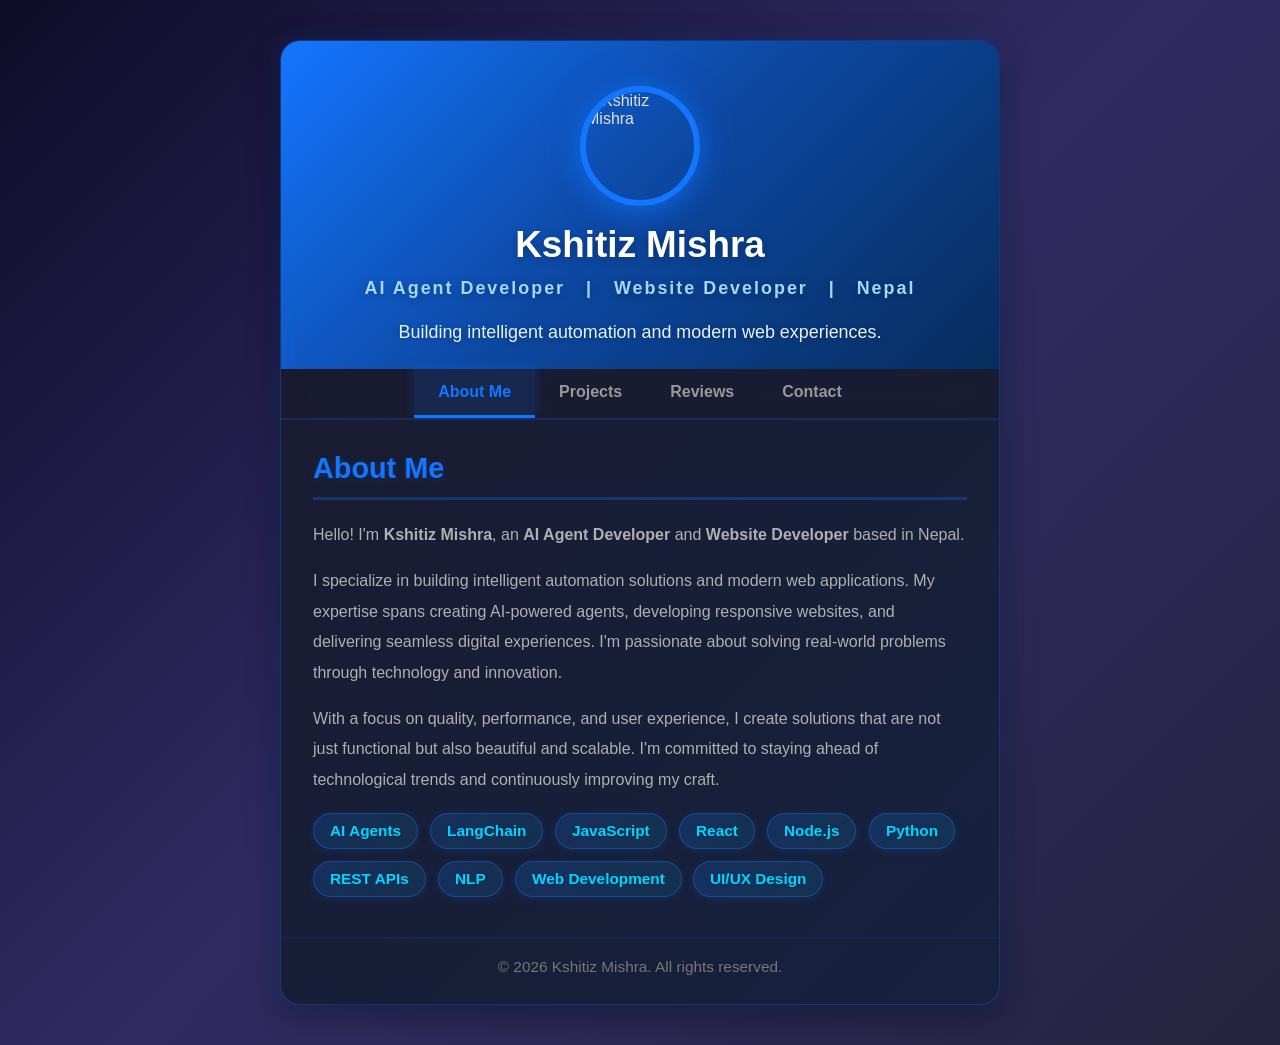
==== index.html @ afbf5944 "Add files via upload" ====
<!DOCTYPE html>
<html lang="en">
<head>
  <meta charset="UTF-8" />
  <title>Kshitiz Mishra — AI Agent & Website Developer | Nepal</title>
  <meta name="viewport" content="width=device-width, initial-scale=1.0" />
  <meta name="description" content="Portfolio of Kshitiz Mishra. AI Agent Developer & Website Developer. Creator of Zynora AI and modern web solutions." />
  <link rel="stylesheet" href="style.css" />
</head>
<body>
  <main class="container">
    <header class="profile">
      <img src="https://i.postimg.cc/XNsXRTrK/IMG-20260327-141114.jpg" alt="Kshitiz Mishra" class="avatar" loading="lazy" />
      <h1>Kshitiz Mishra</h1>
      <h2>AI Agent Developer &nbsp; | &nbsp; Website Developer &nbsp; | &nbsp; Nepal</h2>
      <p class="tagline">
        Building intelligent automation and modern web experiences.
      </p>
    </header>
    <nav class="tabs">
      <button data-tab="about" class="active">About Me</button>
      <button data-tab="projects">Projects</button>
      <button data-tab="reviews">Reviews</button>
      <button data-tab="contact">Contact</button>
    </nav>
    <section id="tab-content"></section>
    <footer>
      © <span id="year"></span> Kshitiz Mishra. All rights reserved.
    </footer>
  </main>
  <script src="main.js"></script>
</body>
</html>
---- style.css ----
* {
  box-sizing: border-box;
}

body {
  font-family: "Segoe UI", Arial, sans-serif;
  margin: 0;
  background: linear-gradient(135deg, #0f0c29 0%, #302b63 50%, #24243e 100%);
  color: #e0e0e0;
  min-height: 100vh;
  padding: 20px 0;
}

.container {
  max-width: 720px;
  margin: 20px auto;
  background: linear-gradient(135deg, #1a1a2e 0%, #16213e 100%);
  padding: 0 0 28px 0;
  border-radius: 20px;
  box-shadow: 0 8px 32px rgba(0, 0, 0, 0.4), 0 0 20px rgba(19, 118, 255, 0.2);
  overflow: hidden;
  animation: containerSlideUp 0.8s cubic-bezier(0.34, 1.56, 0.64, 1);
  border: 1px solid rgba(19, 118, 255, 0.3);
}

@keyframes containerSlideUp {
  from {
    opacity: 0;
    transform: translateY(50px);
  }
  to {
    opacity: 1;
    transform: translateY(0);
  }
}

.profile {
  display: flex;
  flex-direction: column;
  align-items: center;
  padding: 45px 20px 20px 20px;
  background: linear-gradient(135deg, #1376ff 0%, #0d47a1 50%, #062d5c 100%);
  position: relative;
  overflow: hidden;
}

.profile::before {
  content: "";
  position: absolute;
  top: -50%;
  right: -50%;
  width: 250px;
  height: 250px;
  background: radial-gradient(circle, rgba(255, 255, 255, 0.15), transparent);
  border-radius: 50%;
  animation: float 8s ease-in-out infinite;
}

.profile::after {
  content: "";
  position: absolute;
  bottom: -40%;
  left: -40%;
  width: 300px;
  height: 300px;
  background: radial-gradient(circle, rgba(19, 118, 255, 0.2), transparent);
  border-radius: 50%;
  animation: float 10s ease-in-out infinite reverse;
}

@keyframes float {
  0%, 100% { transform: translateY(0) translateX(0); }
  50% { transform: translateY(-30px) translateX(20px); }
}

.avatar {
  width: 120px;
  height: 120px;
  border-radius: 50%;
  margin-bottom: 18px;
  border: 6px solid #1376ff;
  object-fit: cover;
  box-shadow: 0 6px 25px rgba(19, 118, 255, 0.5), 0 0 40px rgba(19, 118, 255, 0.3);
  position: relative;
  z-index: 1;
  animation: avatarPulse 0.8s cubic-bezier(0.34, 1.56, 0.64, 1);
}

@keyframes avatarPulse {
  0% {
    opacity: 0;
    transform: scale(0.6);
    box-shadow: 0 0 0 0 rgba(19, 118, 255, 0.7);
  }
  100% {
    opacity: 1;
    transform: scale(1);
    box-shadow: 0 6px 25px rgba(19, 118, 255, 0.5), 0 0 40px rgba(19, 118, 255, 0.3);
  }
}

.profile h1 {
  color: #fff;
  margin: 0;
  font-size: 2.3em;
  font-weight: 700;
  position: relative;
  z-index: 1;
  animation: titleGlide 1s ease-out 0.2s both;
  text-shadow: 0 2px 10px rgba(0, 0, 0, 0.3);
}

@keyframes titleGlide {
  from {
    opacity: 0;
    transform: translateY(-30px);
  }
  to {
    opacity: 1;
    transform: translateY(0);
  }
}

.profile h2 {
  color: #a0d8ff;
  margin: 12px 0 0 0;
  font-size: 1.12em;
  letter-spacing: 2px;
  font-weight: 600;
  position: relative;
  z-index: 1;
  animation: titleGlide 1s ease-out 0.3s both;
  text-shadow: 0 2px 8px rgba(0, 0, 0, 0.3);
}

.tagline {
  margin: 16px 0 0 0;
  color: #e3f2fd;
  font-weight: 500;
  font-size: 1.12em;
  text-align: center;
  position: relative;
  z-index: 1;
  animation: titleGlide 1s ease-out 0.4s both;
  text-shadow: 0 1px 6px rgba(0, 0, 0, 0.3);
}

.tabs {
  display: flex;
  justify-content: center;
  margin: 0;
  border-bottom: 2px solid rgba(19, 118, 255, 0.2);
  flex-wrap: wrap;
  background: rgba(26, 26, 46, 0.5);
  backdrop-filter: blur(10px);
}

.tabs button {
  background: none;
  border: none;
  color: #999;
  font-size: 1em;
  padding: 14px 24px;
  cursor: pointer;
  border-bottom: 3px solid transparent;
  transition: all 0.3s cubic-bezier(0.34, 1.56, 0.64, 1);
  outline: none;
  font-weight: 600;
  position: relative;
  overflow: hidden;
}

.tabs button::before {
  content: "";
  position: absolute;
  bottom: 0;
  left: -100%;
  width: 100%;
  height: 3px;
  background: linear-gradient(90deg, #1376ff, #00d4ff);
  transition: left 0.4s cubic-bezier(0.34, 1.56, 0.64, 1);
}

.tabs button:hover {
  color: #1376ff;
  background: rgba(19, 118, 255, 0.1);
  transform: translateY(-2px);
}

.tabs button.active {
  color: #1376ff;
  border-bottom: 3px solid #1376ff;
  background: rgba(19, 118, 255, 0.15);
  box-shadow: 0 -3px 12px rgba(19, 118, 255, 0.2);
}

#tab-content {
  padding: 32px 32px 10px 32px;
  min-height: 400px;
  animation: contentFadeIn 0.7s ease-out;
}

@keyframes contentFadeIn {
  from {
    opacity: 0;
    transform: translateY(20px);
  }
  to {
    opacity: 1;
    transform: translateY(0);
  }
}

h3 {
  color: #1376ff;
  font-size: 1.8em;
  margin-top: 0;
  margin-bottom: 20px;
  border-bottom: 3px solid rgba(19, 118, 255, 0.3);
  padding-bottom: 12px;
  animation: sectionTitle 0.6s ease-out;
  text-shadow: 0 2px 8px rgba(19, 118, 255, 0.2);
}

@keyframes sectionTitle {
  from {
    opacity: 0;
    transform: translateX(-30px);
  }
  to {
    opacity: 1;
    transform: translateX(0);
  }
}

p {
  line-height: 1.9;
  color: #b0b0b0;
  animation: fadeInText 0.7s ease-out;
}

@keyframes fadeInText {
  from { opacity: 0; }
  to { opacity: 1; }
}

.skills {
  display: flex;
  flex-wrap: wrap;
  gap: 12px;
  margin-top: 18px;
}

.skills span {
  display: inline-block;
  padding: 8px 16px;
  background: linear-gradient(135deg, rgba(19, 118, 255, 0.2), rgba(0, 212, 255, 0.1));
  color: #00d4ff;
  border: 1px solid rgba(19, 118, 255, 0.4);
  border-radius: 20px;
  font-size: 0.96em;
  font-weight: 600;
  box-shadow: 0 2px 8px rgba(19, 118, 255, 0.15);
  transition: all 0.3s cubic-bezier(0.34, 1.56, 0.64, 1);
  animation: skillPop 0.5s ease-out;
  animation-fill-mode: both;
}

.skills span:nth-child(1) { animation-delay: 0.1s; }
.skills span:nth-child(2) { animation-delay: 0.15s; }
.skills span:nth-child(3) { animation-delay: 0.2s; }
.skills span:nth-child(4) { animation-delay: 0.25s; }
.skills span:nth-child(5) { animation-delay: 0.3s; }
.skills span:nth-child(6) { animation-delay: 0.35s; }
.skills span:nth-child(7) { animation-delay: 0.4s; }
.skills span:nth-child(8) { animation-delay: 0.45s; }
.skills span:nth-child(9) { animation-delay: 0.5s; }
.skills span:nth-child(10) { animation-delay: 0.55s; }

@keyframes skillPop {
  from {
    opacity: 0;
    transform: scale(0.7) translateY(10px);
  }
  to {
    opacity: 1;
    transform: scale(1) translateY(0);
  }
}

.skills span:hover {
  transform: translateY(-5px) scale(1.08);
  box-shadow: 0 6px 18px rgba(19, 118, 255, 0.3);
  background: linear-gradient(135deg, rgba(19, 118, 255, 0.3), rgba(0, 212, 255, 0.2));
}

.project-list {
  list-style: none;
  padding: 0;
  margin: 0;
  display: grid;
  gap: 16px;
}

.project-item {
  background: linear-gradient(135deg, rgba(19, 118, 255, 0.1), rgba(0, 212, 255, 0.05));
  padding: 20px 22px;
  border-left: 5px solid #1376ff;
  border-radius: 12px;
  box-shadow: 0 4px 15px rgba(0, 0, 0, 0.3), 0 0 20px rgba(19, 118, 255, 0.1);
  transition: all 0.4s cubic-bezier(0.34, 1.56, 0.64, 1);
  animation: projectSlide 0.6s ease-out;
  animation-fill-mode: both;
  border: 1px solid rgba(19, 118, 255, 0.2);
}

.project-item:nth-child(1) { animation-delay: 0.1s; }
.project-item:nth-child(2) { animation-delay: 0.2s; }
.project-item:nth-child(3) { animation-delay: 0.3s; }
.project-item:nth-child(4) { animation-delay: 0.4s; }
.project-item:nth-child(5) { animation-delay: 0.5s; }

@keyframes projectSlide {
  from {
    opacity: 0;
    transform: translateX(-40px);
  }
  to {
    opacity: 1;
    transform: translateX(0);
  }
}

.project-item:hover {
  transform: translateX(8px) translateY(-3px);
  box-shadow: 0 8px 25px rgba(19, 118, 255, 0.25), 0 0 30px rgba(19, 118, 255, 0.15);
  background: linear-gradient(135deg, rgba(19, 118, 255, 0.15), rgba(0, 212, 255, 0.1));
  border-left: 5px solid #00d4ff;
}

.project-item strong {
  color: #1376ff;
  font-size: 1.1em;
}

.review-container {
  display: grid;
  grid-template-columns: 1fr;
  gap: 16px;
  animation: containerFade 0.5s ease-out;
}

@keyframes containerFade {
  from { opacity: 0; }
  to { opacity: 1; }
}

.review-item {
  background: linear-gradient(135deg, rgba(255, 107, 53, 0.1), rgba(255, 107, 53, 0.05));
  padding: 22px 24px;
  border-left: 5px solid #ff6b35;
  border-radius: 12px;
  box-shadow: 0 4px 15px rgba(0, 0, 0, 0.3), 0 0 20px rgba(255, 107, 53, 0.1);
  transition: all 0.4s cubic-bezier(0.34, 1.56, 0.64, 1);
  animation: reviewBounce 0.7s cubic-bezier(0.34, 1.56, 0.64, 1);
  animation-fill-mode: both;
  border: 1px solid rgba(255, 107, 53, 0.2);
  position: relative;
  overflow: hidden;
}

.review-item::before {
  content: "★★★★★";
  position: absolute;
  top: 10px;
  right: 15px;
  font-size: 1.3em;
  color: #ff6b35;
  opacity: 0.25;
  animation: starTwinkle 2s ease-in-out infinite;
}

@keyframes starTwinkle {
  0%, 100% { opacity: 0.25; }
  50% { opacity: 0.45; }
}

.review-item:nth-child(1) { animation-delay: 0.05s; }
.review-item:nth-child(2) { animation-delay: 0.1s; }
.review-item:nth-child(3) { animation-delay: 0.15s; }
.review-item:nth-child(4) { animation-delay: 0.2s; }
.review-item:nth-child(5) { animation-delay: 0.25s; }
.review-item:nth-child(6) { animation-delay: 0.3s; }
.review-item:nth-child(7) { animation-delay: 0.35s; }
.review-item:nth-child(8) { animation-delay: 0.4s; }
.review-item:nth-child(9) { animation-delay: 0.45s; }
.review-item:nth-child(10) { animation-delay: 0.5s; }

@keyframes reviewBounce {
  from {
    opacity: 0;
    transform: translateY(30px) scale(0.95);
  }
  to {
    opacity: 1;
    transform: translateY(0) scale(1);
  }
}

.review-item:hover {
  transform: translateY(-8px) translateX(5px);
  box-shadow: 0 10px 30px rgba(255, 107, 53, 0.3), 0 0 40px rgba(255, 107, 53, 0.15);
  background: linear-gradient(135deg, rgba(255, 107, 53, 0.15), rgba(255, 107, 53, 0.08));
  border-left: 5px solid #ff9166;
}

.review-text {
  font-style: italic;
  color: #c0c0c0;
  margin: 0 0 12px 0;
  line-height: 1.7;
  font-size: 1.02em;
}

.review-author {
  color: #ff6b35;
  font-weight: 700;
  font-size: 1.05em;
  margin: 0;
}

.review-role {
  color: #ff8a5a;
  font-size: 0.94em;
  font-weight: 500;
  margin: 5px 0 0 0;
}

.contact-list {
  list-style: none;
  padding: 0;
  margin: 20px 0;
  display: grid;
  gap: 14px;
}

.contact-item {
  display: flex;
  align-items: center;
  gap: 16px;
  padding: 20px 22px;
  background: linear-gradient(135deg, rgba(19, 118, 255, 0.12), rgba(0, 212, 255, 0.06));
  border-left: 5px solid #1376ff;
  border-radius: 12px;
  transition: all 0.4s cubic-bezier(0.34, 1.56, 0.64, 1);
  animation: contactSlide 0.6s ease-out;
  animation-fill-mode: both;
  border: 1px solid rgba(19, 118, 255, 0.2);
  position: relative;
  overflow: hidden;
}

.contact-item::before {
  content: "";
  position: absolute;
  top: 0;
  left: -100%;
  width: 100%;
  height: 100%;
  background: linear-gradient(90deg, transparent, rgba(255, 255, 255, 0.1), transparent);
  transition: left 0.6s;
}

.contact-item:hover::before {
  left: 100%;
}

.contact-item:nth-child(1) { animation-delay: 0.1s; }
.contact-item:nth-child(2) { animation-delay: 0.2s; }

@keyframes contactSlide {
  from {
    opacity: 0;
    transform: translateX(-40px);
  }
  to {
    opacity: 1;
    transform: translateX(0);
  }
}

.contact-item:hover {
  transform: translateX(10px) translateY(-3px);
  box-shadow: 0 6px 20px rgba(19, 118, 255, 0.25);
  background: linear-gradient(135deg, rgba(19, 118, 255, 0.18), rgba(0, 212, 255, 0.1));
  border-left: 5px solid #00d4ff;
}

.contact-item strong {
  color: #1376ff;
  font-size: 1.06em;
  min-width: 95px;
}

.contact-item span {
  color: #b0b0b0;
  font-weight: 500;
}

.contact-links {
  display: flex;
  gap: 14px;
  flex-wrap: wrap;
  margin-top: 26px;
}

.contact-btn {
  display: inline-flex;
  align-items: center;
  justify-content: center;
  gap: 8px;
  padding: 13px 28px;
  background: linear-gradient(135deg, #1376ff 0%, #00d4ff 100%);
  color: #fff;
  border: none;
  border-radius: 25px;
  font-weight: 700;
  cursor: pointer;
  text-decoration: none;
  transition: all 0.4s cubic-bezier(0.34, 1.56, 0.64, 1);
  box-shadow: 0 6px 20px rgba(19, 118, 255, 0.35), 0 0 20px rgba(0, 212, 255, 0.2);
  position: relative;
  overflow: hidden;
  animation: btnPop 0.6s ease-out;
  animation-fill-mode: both;
  border: 1px solid rgba(255, 255, 255, 0.2);
}

.contact-btn:nth-child(1) { animation-delay: 0.1s; }
.contact-btn:nth-child(2) { animation-delay: 0.2s; }

@keyframes btnPop {
  from {
    opacity: 0;
    transform: translateY(25px) scale(0.9);
  }
  to {
    opacity: 1;
    transform: translateY(0) scale(1);
  }
}

.contact-btn::before {
  content: "";
  position: absolute;
  top: 50%;
  left: 50%;
  width: 0;
  height: 0;
  background: rgba(255, 255, 255, 0.4);
  border-radius: 50%;
  transform: translate(-50%, -50%);
  transition: width 0.7s, height 0.7s;
}

.contact-btn:active::before {
  width: 300px;
  height: 300px;
}

.contact-btn:hover {
  transform: translateY(-4px) scale(1.05);
  box-shadow: 0 10px 30px rgba(19, 118, 255, 0.45), 0 0 30px rgba(0, 212, 255, 0.3);
}

.contact-btn:active {
  transform: translateY(-1px) scale(1.02);
}

footer {
  margin-top: 30px;
  padding: 20px 0 0 0;
  color: #777;
  font-size: 0.96em;
  text-align: center;
  border-top: 1px solid rgba(19, 118, 255, 0.15);
  animation: slideUp 1s ease-out 0.5s both;
}

footer a {
  color: #1376ff;
  text-decoration: none;
  transition: color 0.3s;
}

footer a:hover {
  color: #00d4ff;
  text-shadow: 0 0 10px rgba(0, 212, 255, 0.5);
}

@media (max-width: 760px) {
  .container {
    max-width: 95vw;
    margin: 15px auto;
  }
  #tab-content {
    padding: 24px 20px 10px 20px;
    min-height: 350px;
  }
  .tabs button {
    font-size: 0.9em;
    padding: 12px 14px;
  }
  .profile h1 {
    font-size: 1.8em;
  }
  .profile h2 {
    font-size: 0.95em;
  }
  .contact-links {
    flex-direction: column;
  }
  .contact-btn {
    width: 100%;
  }
  .review-item::before {
    font-size: 1.1em;
  }
  h3 {
    font-size: 1.5em;
  }
}
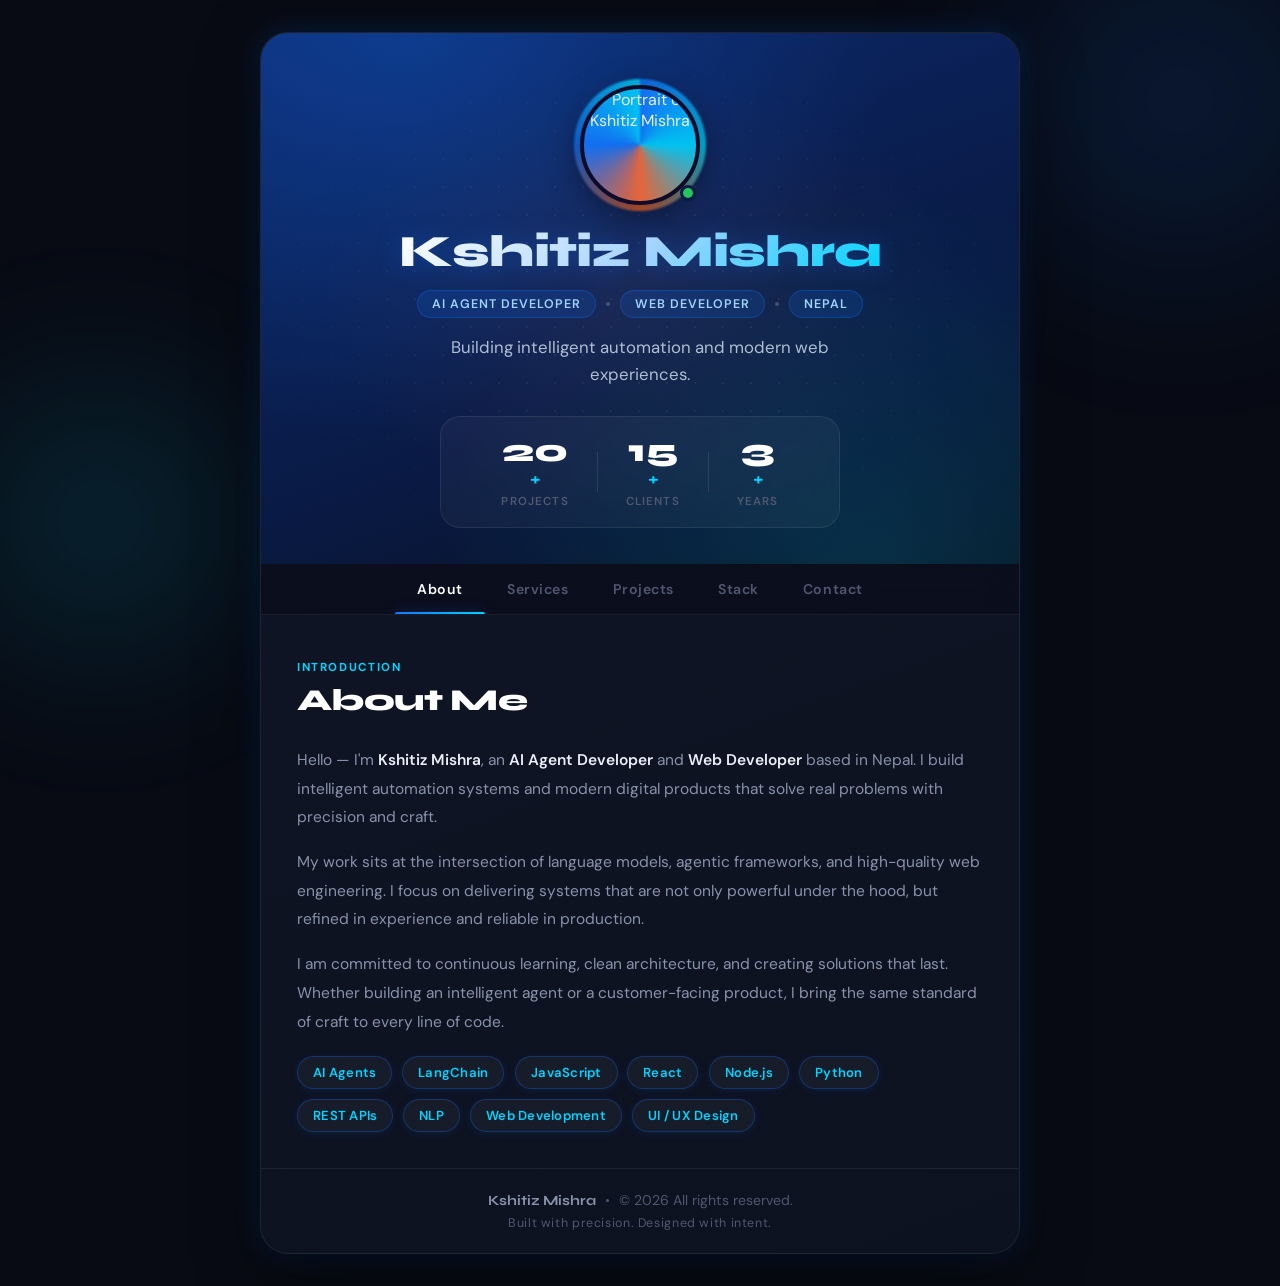
==== commit 404f4b48: "Add files via upload" ====
--- a/index.html
+++ b/index.html
@@ -2,32 +2,105 @@
 <html lang="en">
 <head>
   <meta charset="UTF-8" />
-  <title>Kshitiz Mishra — AI Agent & Website Developer | Nepal</title>
+  <title>Kshitiz Mishra — AI Agent & Web Developer | Nepal</title>
   <meta name="viewport" content="width=device-width, initial-scale=1.0" />
-  <meta name="description" content="Portfolio of Kshitiz Mishra. AI Agent Developer & Website Developer. Creator of Zynora AI and modern web solutions." />
+  <meta name="description" content="Portfolio of Kshitiz Mishra — AI Agent Developer and Web Developer. Creator of Zynora AI and modern web solutions based in Nepal." />
+  <meta property="og:title" content="Kshitiz Mishra — AI Agent & Web Developer" />
+  <meta property="og:description" content="Building intelligent automation and modern web experiences." />
+  <link rel="preconnect" href="https://fonts.googleapis.com" />
+  <link rel="preconnect" href="https://fonts.gstatic.com" crossorigin />
+  <link href="https://fonts.googleapis.com/css2?family=Syne:wght@400;600;700;800&family=DM+Sans:wght@300;400;500;600&display=swap" rel="stylesheet" />
   <link rel="stylesheet" href="style.css" />
 </head>
 <body>
-  <main class="container">
-    <header class="profile">
-      <img src="https://i.postimg.cc/XNsXRTrK/IMG-20260327-141114.jpg" alt="Kshitiz Mishra" class="avatar" loading="lazy" />
-      <h1>Kshitiz Mishra</h1>
-      <h2>AI Agent Developer &nbsp; | &nbsp; Website Developer &nbsp; | &nbsp; Nepal</h2>
+
+  <!-- Ambient background orbs -->
+  <div class="ambient-bg" aria-hidden="true">
+    <div class="orb orb-1"></div>
+    <div class="orb orb-2"></div>
+    <div class="orb orb-3"></div>
+  </div>
+
+  <!-- Page transition overlay -->
+  <div class="page-transition" id="pageTransition" aria-hidden="true"></div>
+
+  <main class="container" id="mainContainer">
+
+    <!-- Header / Hero -->
+    <header class="profile" role="banner">
+      <div class="profile-background" aria-hidden="true"></div>
+      <div class="profile-mesh" aria-hidden="true"></div>
+
+      <div class="avatar-wrapper">
+        <div class="avatar-ring" aria-hidden="true"></div>
+        <img
+          src="https://i.postimg.cc/XNsXRTrK/IMG-20260327-141114.jpg"
+          alt="Portrait of Kshitiz Mishra"
+          class="avatar"
+          loading="eager"
+          width="120"
+          height="120"
+        />
+        <div class="status-dot" aria-label="Available for work"></div>
+      </div>
+
+      <h1 class="title-gradient">Kshitiz Mishra</h1>
+
+      <div class="roles-row" aria-label="Roles">
+        <span class="role-pill">AI Agent Developer</span>
+        <span class="role-sep" aria-hidden="true"></span>
+        <span class="role-pill">Web Developer</span>
+        <span class="role-sep" aria-hidden="true"></span>
+        <span class="role-pill">Nepal</span>
+      </div>
+
       <p class="tagline">
         Building intelligent automation and modern web experiences.
       </p>
+
+      <div class="hero-stats" aria-label="Key metrics">
+        <div class="stat-item">
+          <span class="stat-number" data-target="20">0</span><span class="stat-suffix">+</span>
+          <span class="stat-label">Projects</span>
+        </div>
+        <div class="stat-divider" aria-hidden="true"></div>
+        <div class="stat-item">
+          <span class="stat-number" data-target="15">0</span><span class="stat-suffix">+</span>
+          <span class="stat-label">Clients</span>
+        </div>
+        <div class="stat-divider" aria-hidden="true"></div>
+        <div class="stat-item">
+          <span class="stat-number" data-target="3">0</span><span class="stat-suffix">+</span>
+          <span class="stat-label">Years</span>
+        </div>
+      </div>
     </header>
-    <nav class="tabs">
-      <button data-tab="about" class="active">About Me</button>
-      <button data-tab="projects">Projects</button>
-      <button data-tab="reviews">Reviews</button>
-      <button data-tab="contact">Contact</button>
+
+    <!-- Navigation Tabs -->
+    <nav class="tabs" role="tablist" aria-label="Portfolio sections">
+      <button data-tab="about"    role="tab" aria-selected="true"  aria-controls="tab-content" class="active">About</button>
+      <button data-tab="services" role="tab" aria-selected="false" aria-controls="tab-content">Services</button>
+      <button data-tab="projects" role="tab" aria-selected="false" aria-controls="tab-content">Projects</button>
+      <button data-tab="stack"    role="tab" aria-selected="false" aria-controls="tab-content">Stack</button>
+      <button data-tab="contact"  role="tab" aria-selected="false" aria-controls="tab-content">Contact</button>
+      <div class="tab-indicator" id="tabIndicator" aria-hidden="true"></div>
     </nav>
-    <section id="tab-content"></section>
-    <footer>
-      © <span id="year"></span> Kshitiz Mishra. All rights reserved.
+
+    <!-- Tab Content -->
+    <section id="tab-content" role="tabpanel" aria-live="polite"></section>
+
+    <!-- Footer -->
+    <footer role="contentinfo">
+      <div class="footer-inner">
+        <span class="footer-name">Kshitiz Mishra</span>
+        <span class="footer-dot" aria-hidden="true"></span>
+        <span>&copy; <span id="year"></span> All rights reserved.</span>
+      </div>
+      <p class="footer-sub">Built with precision. Designed with intent.</p>
     </footer>
+
   </main>
+
   <script src="main.js"></script>
 </body>
-</html>+</html>
--- a/style.css
+++ b/style.css
@@ -1,632 +1,1218 @@
-* {
+/* ============================================================
+   KSHITIZ MISHRA — PORTFOLIO CSS
+   Premium, animated, modular design system
+   ============================================================ */
+
+/* ── Reset & Box Model ────────────────────────────────────── */
+*, *::before, *::after {
   box-sizing: border-box;
+  margin: 0;
+  padding: 0;
+}
+
+/* ── Design Tokens ────────────────────────────────────────── */
+:root {
+  --primary:          #1376ff;
+  --primary-light:    #00d4ff;
+  --primary-glow:     rgba(19, 118, 255, 0.35);
+  --secondary:        #ff6b35;
+  --secondary-light:  #ff9166;
+
+  --bg-base:          #080b14;
+  --bg-dark:          #0f0c29;
+  --bg-card:          rgba(18, 22, 42, 0.85);
+  --bg-glass:         rgba(255, 255, 255, 0.04);
+  --bg-glass-hover:   rgba(255, 255, 255, 0.07);
+
+  --text-primary:     #eaeef8;
+  --text-secondary:   #8892aa;
+  --text-muted:       #505870;
+
+  --border-subtle:    rgba(255, 255, 255, 0.07);
+  --border-blue:      rgba(19, 118, 255, 0.3);
+  --border-blue-hover:rgba(19, 118, 255, 0.6);
+
+  --radius-sm:        8px;
+  --radius-md:        14px;
+  --radius-lg:        20px;
+  --radius-xl:        28px;
+  --radius-pill:      999px;
+
+  --shadow-sm:        0 2px 8px rgba(0,0,0,0.25);
+  --shadow-md:        0 8px 32px rgba(0,0,0,0.4);
+  --shadow-lg:        0 20px 60px rgba(0,0,0,0.5);
+  --shadow-blue:      0 0 30px rgba(19,118,255,0.2);
+  --shadow-blue-lg:   0 0 60px rgba(19,118,255,0.3);
+
+  --ease-spring:      cubic-bezier(0.34, 1.56, 0.64, 1);
+  --ease-out:         cubic-bezier(0.22, 1, 0.36, 1);
+  --ease-in-out:      cubic-bezier(0.65, 0, 0.35, 1);
+  --transition:       all 0.4s var(--ease-spring);
+  --transition-fast:  all 0.2s var(--ease-out);
+
+  --font-display:     'Syne', sans-serif;
+  --font-body:        'DM Sans', sans-serif;
+}
+
+/* ── Base ─────────────────────────────────────────────────── */
+html {
+  scroll-behavior: smooth;
+  font-size: 16px;
 }
 
 body {
-  font-family: "Segoe UI", Arial, sans-serif;
-  margin: 0;
-  background: linear-gradient(135deg, #0f0c29 0%, #302b63 50%, #24243e 100%);
-  color: #e0e0e0;
+  font-family: var(--font-body);
+  background: var(--bg-base);
+  color: var(--text-primary);
   min-height: 100vh;
-  padding: 20px 0;
-}
-
+  overflow-x: hidden;
+  -webkit-font-smoothing: antialiased;
+  -moz-osx-font-smoothing: grayscale;
+}
+
+/* ── Ambient Background ───────────────────────────────────── */
+.ambient-bg {
+  position: fixed;
+  inset: 0;
+  pointer-events: none;
+  z-index: 0;
+  overflow: hidden;
+}
+
+.orb {
+  position: absolute;
+  border-radius: 50%;
+  filter: blur(80px);
+  opacity: 0.18;
+  animation: orbDrift 20s ease-in-out infinite;
+}
+
+.orb-1 {
+  width: 500px;
+  height: 500px;
+  background: radial-gradient(circle, #1376ff, transparent 70%);
+  top: -150px;
+  right: -150px;
+  animation-duration: 22s;
+}
+
+.orb-2 {
+  width: 400px;
+  height: 400px;
+  background: radial-gradient(circle, #00d4ff, transparent 70%);
+  bottom: 20%;
+  left: -100px;
+  animation-duration: 18s;
+  animation-delay: -8s;
+}
+
+.orb-3 {
+  width: 300px;
+  height: 300px;
+  background: radial-gradient(circle, #ff6b35, transparent 70%);
+  top: 50%;
+  right: 30%;
+  opacity: 0.1;
+  animation-duration: 25s;
+  animation-delay: -14s;
+}
+
+@keyframes orbDrift {
+  0%, 100% { transform: translate(0, 0) scale(1); }
+  33%       { transform: translate(40px, -30px) scale(1.1); }
+  66%       { transform: translate(-20px, 20px) scale(0.95); }
+}
+
+/* ── Page Transition ──────────────────────────────────────── */
+.page-transition {
+  position: fixed;
+  inset: 0;
+  background: linear-gradient(135deg, #0f0c29, #1376ff);
+  z-index: 9999;
+  transform: scaleY(1);
+  transform-origin: top;
+  animation: transitionReveal 0.8s var(--ease-in-out) 0.1s forwards;
+}
+
+@keyframes transitionReveal {
+  from { transform: scaleY(1); opacity: 1; }
+  to   { transform: scaleY(0); opacity: 0; pointer-events: none; }
+}
+
+/* ── Container ────────────────────────────────────────────── */
 .container {
-  max-width: 720px;
-  margin: 20px auto;
-  background: linear-gradient(135deg, #1a1a2e 0%, #16213e 100%);
-  padding: 0 0 28px 0;
-  border-radius: 20px;
-  box-shadow: 0 8px 32px rgba(0, 0, 0, 0.4), 0 0 20px rgba(19, 118, 255, 0.2);
+  max-width: 760px;
+  margin: 32px auto;
+  background: linear-gradient(160deg, #111627 0%, #0d1220 100%);
+  border-radius: var(--radius-xl);
+  box-shadow: var(--shadow-lg), var(--shadow-blue);
   overflow: hidden;
-  animation: containerSlideUp 0.8s cubic-bezier(0.34, 1.56, 0.64, 1);
-  border: 1px solid rgba(19, 118, 255, 0.3);
-}
-
-@keyframes containerSlideUp {
-  from {
-    opacity: 0;
-    transform: translateY(50px);
-  }
-  to {
-    opacity: 1;
-    transform: translateY(0);
-  }
-}
-
+  border: 1px solid var(--border-subtle);
+  position: relative;
+  z-index: 1;
+  animation: containerReveal 0.9s var(--ease-out) 0.5s both;
+}
+
+@keyframes containerReveal {
+  from { opacity: 0; transform: translateY(40px) scale(0.98); }
+  to   { opacity: 1; transform: translateY(0) scale(1); }
+}
+
+/* ── Profile / Hero Header ────────────────────────────────── */
 .profile {
   display: flex;
   flex-direction: column;
   align-items: center;
-  padding: 45px 20px 20px 20px;
-  background: linear-gradient(135deg, #1376ff 0%, #0d47a1 50%, #062d5c 100%);
+  padding: 52px 24px 36px;
+  background: linear-gradient(160deg, #0d2a6e 0%, #091a45 60%, #08101f 100%);
   position: relative;
   overflow: hidden;
-}
-
-.profile::before {
-  content: "";
-  position: absolute;
-  top: -50%;
-  right: -50%;
-  width: 250px;
-  height: 250px;
-  background: radial-gradient(circle, rgba(255, 255, 255, 0.15), transparent);
+  text-align: center;
+}
+
+.profile-background {
+  position: absolute;
+  inset: 0;
+  background:
+    radial-gradient(ellipse at 20% 0%, rgba(19,118,255,0.25) 0%, transparent 55%),
+    radial-gradient(ellipse at 80% 100%, rgba(0,212,255,0.15) 0%, transparent 50%),
+    radial-gradient(ellipse at 50% 50%, rgba(255,107,53,0.07) 0%, transparent 60%);
+  animation: profileBgShift 12s ease-in-out infinite;
+}
+
+@keyframes profileBgShift {
+  0%, 100% { opacity: 1; }
+  50%       { opacity: 0.75; transform: scale(1.04); }
+}
+
+/* Fine dot-grid texture */
+.profile-mesh {
+  position: absolute;
+  inset: 0;
+  background-image: radial-gradient(rgba(255,255,255,0.06) 1px, transparent 1px);
+  background-size: 28px 28px;
+  mask-image: radial-gradient(ellipse at center, black 30%, transparent 80%);
+  pointer-events: none;
+}
+
+/* ── Avatar ───────────────────────────────────────────────── */
+.avatar-wrapper {
+  position: relative;
+  margin-bottom: 22px;
+  z-index: 2;
+  animation: avatarReveal 1s var(--ease-spring) 0.6s both;
+}
+
+@keyframes avatarReveal {
+  from { opacity: 0; transform: scale(0.5) rotate(-10deg); }
+  to   { opacity: 1; transform: scale(1) rotate(0deg); }
+}
+
+.avatar-ring {
+  position: absolute;
+  inset: -6px;
   border-radius: 50%;
-  animation: float 8s ease-in-out infinite;
-}
-
-.profile::after {
-  content: "";
-  position: absolute;
-  bottom: -40%;
-  left: -40%;
-  width: 300px;
-  height: 300px;
-  background: radial-gradient(circle, rgba(19, 118, 255, 0.2), transparent);
-  border-radius: 50%;
-  animation: float 10s ease-in-out infinite reverse;
-}
-
-@keyframes float {
-  0%, 100% { transform: translateY(0) translateX(0); }
-  50% { transform: translateY(-30px) translateX(20px); }
+  background: conic-gradient(
+    from 0deg,
+    var(--primary),
+    var(--primary-light),
+    var(--secondary),
+    var(--primary),
+    var(--primary-light)
+  );
+  animation: ringRotate 4s linear infinite;
+  filter: blur(1px);
+  opacity: 0.9;
+}
+
+@keyframes ringRotate {
+  to { transform: rotate(360deg); }
 }
 
 .avatar {
+  display: block;
   width: 120px;
   height: 120px;
   border-radius: 50%;
-  margin-bottom: 18px;
-  border: 6px solid #1376ff;
   object-fit: cover;
-  box-shadow: 0 6px 25px rgba(19, 118, 255, 0.5), 0 0 40px rgba(19, 118, 255, 0.3);
+  border: 4px solid var(--bg-dark);
   position: relative;
   z-index: 1;
-  animation: avatarPulse 0.8s cubic-bezier(0.34, 1.56, 0.64, 1);
-}
-
-@keyframes avatarPulse {
-  0% {
-    opacity: 0;
-    transform: scale(0.6);
-    box-shadow: 0 0 0 0 rgba(19, 118, 255, 0.7);
-  }
-  100% {
-    opacity: 1;
-    transform: scale(1);
-    box-shadow: 0 6px 25px rgba(19, 118, 255, 0.5), 0 0 40px rgba(19, 118, 255, 0.3);
-  }
-}
-
+  box-shadow: 0 8px 32px rgba(0,0,0,0.5);
+}
+
+.status-dot {
+  position: absolute;
+  bottom: 4px;
+  right: 4px;
+  width: 16px;
+  height: 16px;
+  background: #22c55e;
+  border-radius: 50%;
+  border: 3px solid #091a45;
+  z-index: 2;
+  animation: statusPulse 2.5s ease-in-out infinite;
+}
+
+@keyframes statusPulse {
+  0%, 100% { box-shadow: 0 0 0 0 rgba(34,197,94,0.5); }
+  50%       { box-shadow: 0 0 0 6px rgba(34,197,94,0); }
+}
+
+/* ── Hero Typography ──────────────────────────────────────── */
 .profile h1 {
+  font-family: var(--font-display);
+  font-size: clamp(2rem, 5vw, 2.8rem);
+  font-weight: 800;
   color: #fff;
-  margin: 0;
-  font-size: 2.3em;
+  margin: 0 0 14px;
+  line-height: 1.1;
+  letter-spacing: -0.02em;
+  position: relative;
+  z-index: 2;
+  animation: titleSlide 0.9s var(--ease-out) 0.8s both;
+}
+
+.title-gradient {
+  background: linear-gradient(135deg, #ffffff 0%, #a8d4ff 50%, #00d4ff 100%);
+  -webkit-background-clip: text;
+  -webkit-text-fill-color: transparent;
+  background-clip: text;
+  filter: drop-shadow(0 2px 12px rgba(19,118,255,0.3));
+}
+
+@keyframes titleSlide {
+  from { opacity: 0; transform: translateY(-20px); }
+  to   { opacity: 1; transform: translateY(0); }
+}
+
+/* ── Roles Row ────────────────────────────────────────────── */
+.roles-row {
+  display: flex;
+  align-items: center;
+  gap: 10px;
+  flex-wrap: wrap;
+  justify-content: center;
+  margin-bottom: 16px;
+  position: relative;
+  z-index: 2;
+  animation: titleSlide 0.9s var(--ease-out) 0.95s both;
+}
+
+.role-pill {
+  font-family: var(--font-body);
+  font-size: 0.78rem;
+  font-weight: 600;
+  letter-spacing: 0.08em;
+  text-transform: uppercase;
+  color: #a0d4ff;
+  background: rgba(19,118,255,0.15);
+  border: 1px solid rgba(19,118,255,0.3);
+  border-radius: var(--radius-pill);
+  padding: 5px 14px;
+  backdrop-filter: blur(8px);
+  transition: var(--transition-fast);
+}
+
+.role-pill:hover {
+  background: rgba(19,118,255,0.25);
+  border-color: rgba(19,118,255,0.55);
+  color: #fff;
+}
+
+.role-sep {
+  display: block;
+  width: 4px;
+  height: 4px;
+  border-radius: 50%;
+  background: rgba(255,255,255,0.2);
+}
+
+/* ── Tagline ──────────────────────────────────────────────── */
+.tagline {
+  color: rgba(227,242,253,0.75);
+  font-size: 1.05rem;
+  font-weight: 400;
+  line-height: 1.6;
+  max-width: 440px;
+  position: relative;
+  z-index: 2;
+  animation: titleSlide 0.9s var(--ease-out) 1.1s both;
+}
+
+/* ── Hero Stats ───────────────────────────────────────────── */
+.hero-stats {
+  display: flex;
+  align-items: center;
+  gap: 0;
+  margin-top: 28px;
+  background: rgba(255,255,255,0.04);
+  border: 1px solid rgba(255,255,255,0.08);
+  border-radius: var(--radius-lg);
+  padding: 18px 32px;
+  backdrop-filter: blur(12px);
+  position: relative;
+  z-index: 2;
+  animation: titleSlide 0.9s var(--ease-out) 1.2s both;
+}
+
+.stat-item {
+  display: flex;
+  flex-direction: column;
+  align-items: center;
+  padding: 0 28px;
+}
+
+.stat-number {
+  font-family: var(--font-display);
+  font-size: 2rem;
+  font-weight: 800;
+  color: #fff;
+  line-height: 1;
+}
+
+.stat-suffix {
+  font-family: var(--font-display);
+  font-size: 1.2rem;
   font-weight: 700;
-  position: relative;
-  z-index: 1;
-  animation: titleGlide 1s ease-out 0.2s both;
-  text-shadow: 0 2px 10px rgba(0, 0, 0, 0.3);
-}
-
-@keyframes titleGlide {
-  from {
-    opacity: 0;
-    transform: translateY(-30px);
-  }
-  to {
-    opacity: 1;
-    transform: translateY(0);
-  }
-}
-
-.profile h2 {
-  color: #a0d8ff;
-  margin: 12px 0 0 0;
-  font-size: 1.12em;
-  letter-spacing: 2px;
+  color: var(--primary-light);
+  margin-left: 1px;
+}
+
+.stat-label {
+  font-size: 0.72rem;
   font-weight: 600;
-  position: relative;
-  z-index: 1;
-  animation: titleGlide 1s ease-out 0.3s both;
-  text-shadow: 0 2px 8px rgba(0, 0, 0, 0.3);
-}
-
-.tagline {
-  margin: 16px 0 0 0;
-  color: #e3f2fd;
-  font-weight: 500;
-  font-size: 1.12em;
-  text-align: center;
-  position: relative;
-  z-index: 1;
-  animation: titleGlide 1s ease-out 0.4s both;
-  text-shadow: 0 1px 6px rgba(0, 0, 0, 0.3);
-}
-
+  letter-spacing: 0.1em;
+  text-transform: uppercase;
+  color: var(--text-muted);
+  margin-top: 4px;
+}
+
+.stat-divider {
+  width: 1px;
+  height: 40px;
+  background: rgba(255,255,255,0.1);
+}
+
+/* ── Navigation Tabs ──────────────────────────────────────── */
 .tabs {
   display: flex;
   justify-content: center;
-  margin: 0;
-  border-bottom: 2px solid rgba(19, 118, 255, 0.2);
-  flex-wrap: wrap;
-  background: rgba(26, 26, 46, 0.5);
-  backdrop-filter: blur(10px);
-}
+  position: relative;
+  background: rgba(10,12,26,0.7);
+  backdrop-filter: blur(16px);
+  border-bottom: 1px solid var(--border-subtle);
+  padding: 0 8px;
+  overflow-x: auto;
+  scrollbar-width: none;
+}
+
+.tabs::-webkit-scrollbar { display: none; }
 
 .tabs button {
+  position: relative;
   background: none;
   border: none;
-  color: #999;
-  font-size: 1em;
-  padding: 14px 24px;
+  color: var(--text-muted);
+  font-family: var(--font-body);
+  font-size: 0.88rem;
+  font-weight: 600;
+  letter-spacing: 0.04em;
+  padding: 16px 22px;
   cursor: pointer;
-  border-bottom: 3px solid transparent;
-  transition: all 0.3s cubic-bezier(0.34, 1.56, 0.64, 1);
   outline: none;
+  transition: color 0.25s var(--ease-out);
+  white-space: nowrap;
+  z-index: 1;
+}
+
+.tabs button:hover {
+  color: var(--text-primary);
+}
+
+.tabs button.active {
+  color: #fff;
+}
+
+/* Sliding underline indicator */
+.tab-indicator {
+  position: absolute;
+  bottom: 0;
+  height: 2px;
+  background: linear-gradient(90deg, var(--primary), var(--primary-light));
+  border-radius: 2px 2px 0 0;
+  transition: left 0.35s var(--ease-out), width 0.35s var(--ease-out);
+  box-shadow: 0 0 12px rgba(19,118,255,0.5);
+}
+
+/* ── Tab Content Area ─────────────────────────────────────── */
+#tab-content {
+  padding: 40px 36px 16px;
+  min-height: 420px;
+}
+
+.tab-enter {
+  animation: tabReveal 0.45s var(--ease-out) both;
+}
+
+@keyframes tabReveal {
+  from { opacity: 0; transform: translateY(16px); }
+  to   { opacity: 1; transform: translateY(0); }
+}
+
+/* ── Section Headings ─────────────────────────────────────── */
+.section-header {
+  margin-bottom: 28px;
+}
+
+.section-label {
+  display: inline-block;
+  font-size: 0.72rem;
+  font-weight: 700;
+  letter-spacing: 0.14em;
+  text-transform: uppercase;
+  color: var(--primary-light);
+  margin-bottom: 8px;
+}
+
+h3 {
+  font-family: var(--font-display);
+  color: #fff;
+  font-size: 1.9rem;
+  font-weight: 800;
+  letter-spacing: -0.02em;
+  margin-top: 0;
+  margin-bottom: 0;
+  line-height: 1.15;
+}
+
+/* ── Bio Paragraphs ───────────────────────────────────────── */
+.bio-text {
+  line-height: 1.85;
+  color: var(--text-secondary);
+  font-size: 0.97rem;
+  margin-bottom: 16px;
+}
+
+.bio-text strong {
+  color: var(--text-primary);
   font-weight: 600;
+}
+
+/* ── Skills / Tag Cloud ───────────────────────────────────── */
+.skills {
+  display: flex;
+  flex-wrap: wrap;
+  gap: 10px;
+  margin-top: 20px;
+}
+
+.skills span {
+  display: inline-flex;
+  align-items: center;
+  padding: 7px 15px;
+  background: var(--bg-glass);
+  color: var(--primary-light);
+  border: 1px solid var(--border-blue);
+  border-radius: var(--radius-pill);
+  font-family: var(--font-body);
+  font-size: 0.82rem;
+  font-weight: 600;
+  letter-spacing: 0.02em;
+  box-shadow: 0 2px 8px rgba(19,118,255,0.1);
+  transition: var(--transition-fast);
+  animation: skillFade 0.5s var(--ease-out) both;
+}
+
+.skills span:nth-child(1)  { animation-delay: 0.05s; }
+.skills span:nth-child(2)  { animation-delay: 0.10s; }
+.skills span:nth-child(3)  { animation-delay: 0.15s; }
+.skills span:nth-child(4)  { animation-delay: 0.20s; }
+.skills span:nth-child(5)  { animation-delay: 0.25s; }
+.skills span:nth-child(6)  { animation-delay: 0.30s; }
+.skills span:nth-child(7)  { animation-delay: 0.35s; }
+.skills span:nth-child(8)  { animation-delay: 0.40s; }
+.skills span:nth-child(9)  { animation-delay: 0.45s; }
+.skills span:nth-child(10) { animation-delay: 0.50s; }
+
+@keyframes skillFade {
+  from { opacity: 0; transform: scale(0.8) translateY(6px); }
+  to   { opacity: 1; transform: scale(1) translateY(0); }
+}
+
+.skills span:hover {
+  background: rgba(19,118,255,0.2);
+  border-color: var(--border-blue-hover);
+  color: #fff;
+  transform: translateY(-3px) scale(1.05);
+  box-shadow: 0 6px 18px rgba(19,118,255,0.25);
+}
+
+/* ── Services Grid ────────────────────────────────────────── */
+.services-grid {
+  display: grid;
+  grid-template-columns: 1fr 1fr;
+  gap: 16px;
+  margin-top: 4px;
+}
+
+.service-card {
+  background: var(--bg-glass);
+  border: 1px solid var(--border-subtle);
+  border-radius: var(--radius-md);
+  padding: 24px 22px;
   position: relative;
   overflow: hidden;
-}
-
-.tabs button::before {
-  content: "";
-  position: absolute;
-  bottom: 0;
-  left: -100%;
-  width: 100%;
-  height: 3px;
-  background: linear-gradient(90deg, #1376ff, #00d4ff);
-  transition: left 0.4s cubic-bezier(0.34, 1.56, 0.64, 1);
-}
-
-.tabs button:hover {
-  color: #1376ff;
-  background: rgba(19, 118, 255, 0.1);
-  transform: translateY(-2px);
-}
-
-.tabs button.active {
-  color: #1376ff;
-  border-bottom: 3px solid #1376ff;
-  background: rgba(19, 118, 255, 0.15);
-  box-shadow: 0 -3px 12px rgba(19, 118, 255, 0.2);
-}
-
-#tab-content {
-  padding: 32px 32px 10px 32px;
-  min-height: 400px;
-  animation: contentFadeIn 0.7s ease-out;
-}
-
-@keyframes contentFadeIn {
-  from {
-    opacity: 0;
-    transform: translateY(20px);
-  }
-  to {
-    opacity: 1;
-    transform: translateY(0);
-  }
-}
-
-h3 {
-  color: #1376ff;
-  font-size: 1.8em;
-  margin-top: 0;
-  margin-bottom: 20px;
-  border-bottom: 3px solid rgba(19, 118, 255, 0.3);
-  padding-bottom: 12px;
-  animation: sectionTitle 0.6s ease-out;
-  text-shadow: 0 2px 8px rgba(19, 118, 255, 0.2);
-}
-
-@keyframes sectionTitle {
-  from {
-    opacity: 0;
-    transform: translateX(-30px);
-  }
-  to {
-    opacity: 1;
-    transform: translateX(0);
-  }
-}
-
-p {
-  line-height: 1.9;
-  color: #b0b0b0;
-  animation: fadeInText 0.7s ease-out;
-}
-
-@keyframes fadeInText {
-  from { opacity: 0; }
-  to { opacity: 1; }
-}
-
-.skills {
-  display: flex;
-  flex-wrap: wrap;
-  gap: 12px;
-  margin-top: 18px;
-}
-
-.skills span {
-  display: inline-block;
-  padding: 8px 16px;
-  background: linear-gradient(135deg, rgba(19, 118, 255, 0.2), rgba(0, 212, 255, 0.1));
-  color: #00d4ff;
-  border: 1px solid rgba(19, 118, 255, 0.4);
-  border-radius: 20px;
-  font-size: 0.96em;
-  font-weight: 600;
-  box-shadow: 0 2px 8px rgba(19, 118, 255, 0.15);
-  transition: all 0.3s cubic-bezier(0.34, 1.56, 0.64, 1);
-  animation: skillPop 0.5s ease-out;
-  animation-fill-mode: both;
-}
-
-.skills span:nth-child(1) { animation-delay: 0.1s; }
-.skills span:nth-child(2) { animation-delay: 0.15s; }
-.skills span:nth-child(3) { animation-delay: 0.2s; }
-.skills span:nth-child(4) { animation-delay: 0.25s; }
-.skills span:nth-child(5) { animation-delay: 0.3s; }
-.skills span:nth-child(6) { animation-delay: 0.35s; }
-.skills span:nth-child(7) { animation-delay: 0.4s; }
-.skills span:nth-child(8) { animation-delay: 0.45s; }
-.skills span:nth-child(9) { animation-delay: 0.5s; }
-.skills span:nth-child(10) { animation-delay: 0.55s; }
-
-@keyframes skillPop {
-  from {
-    opacity: 0;
-    transform: scale(0.7) translateY(10px);
-  }
-  to {
-    opacity: 1;
-    transform: scale(1) translateY(0);
-  }
-}
-
-.skills span:hover {
-  transform: translateY(-5px) scale(1.08);
-  box-shadow: 0 6px 18px rgba(19, 118, 255, 0.3);
-  background: linear-gradient(135deg, rgba(19, 118, 255, 0.3), rgba(0, 212, 255, 0.2));
-}
-
+  transition: border-color 0.3s, box-shadow 0.3s, transform 0.3s var(--ease-spring);
+  animation: cardRise 0.5s var(--ease-out) both;
+}
+
+.service-card:nth-child(1) { animation-delay: 0.05s; }
+.service-card:nth-child(2) { animation-delay: 0.12s; }
+.service-card:nth-child(3) { animation-delay: 0.19s; }
+.service-card:nth-child(4) { animation-delay: 0.26s; }
+
+@keyframes cardRise {
+  from { opacity: 0; transform: translateY(20px); }
+  to   { opacity: 1; transform: translateY(0); }
+}
+
+.service-card::before {
+  content: '';
+  position: absolute;
+  top: 0;
+  left: 0;
+  right: 0;
+  height: 2px;
+  background: linear-gradient(90deg, var(--primary), var(--primary-light));
+  transform: scaleX(0);
+  transform-origin: left;
+  transition: transform 0.4s var(--ease-out);
+}
+
+.service-card:hover {
+  border-color: var(--border-blue);
+  box-shadow: var(--shadow-blue), var(--shadow-sm);
+  transform: translateY(-4px);
+}
+
+.service-card:hover::before {
+  transform: scaleX(1);
+}
+
+.service-icon {
+  display: flex;
+  align-items: center;
+  justify-content: center;
+  width: 44px;
+  height: 44px;
+  background: rgba(19,118,255,0.12);
+  border: 1px solid var(--border-blue);
+  border-radius: var(--radius-sm);
+  margin-bottom: 14px;
+  font-size: 1.3rem;
+  color: var(--primary-light);
+  transition: background 0.3s, box-shadow 0.3s;
+}
+
+.service-card:hover .service-icon {
+  background: rgba(19,118,255,0.22);
+  box-shadow: 0 0 18px rgba(19,118,255,0.3);
+}
+
+.service-title {
+  font-family: var(--font-display);
+  font-weight: 700;
+  font-size: 1rem;
+  color: var(--text-primary);
+  margin-bottom: 8px;
+}
+
+.service-desc {
+  font-size: 0.85rem;
+  line-height: 1.65;
+  color: var(--text-secondary);
+}
+
+/* ── Project Cards ────────────────────────────────────────── */
 .project-list {
-  list-style: none;
-  padding: 0;
-  margin: 0;
-  display: grid;
-  gap: 16px;
-}
-
-.project-item {
-  background: linear-gradient(135deg, rgba(19, 118, 255, 0.1), rgba(0, 212, 255, 0.05));
-  padding: 20px 22px;
-  border-left: 5px solid #1376ff;
-  border-radius: 12px;
-  box-shadow: 0 4px 15px rgba(0, 0, 0, 0.3), 0 0 20px rgba(19, 118, 255, 0.1);
-  transition: all 0.4s cubic-bezier(0.34, 1.56, 0.64, 1);
-  animation: projectSlide 0.6s ease-out;
-  animation-fill-mode: both;
-  border: 1px solid rgba(19, 118, 255, 0.2);
-}
-
-.project-item:nth-child(1) { animation-delay: 0.1s; }
-.project-item:nth-child(2) { animation-delay: 0.2s; }
-.project-item:nth-child(3) { animation-delay: 0.3s; }
-.project-item:nth-child(4) { animation-delay: 0.4s; }
-.project-item:nth-child(5) { animation-delay: 0.5s; }
-
-@keyframes projectSlide {
-  from {
-    opacity: 0;
-    transform: translateX(-40px);
-  }
-  to {
-    opacity: 1;
-    transform: translateX(0);
-  }
-}
-
-.project-item:hover {
-  transform: translateX(8px) translateY(-3px);
-  box-shadow: 0 8px 25px rgba(19, 118, 255, 0.25), 0 0 30px rgba(19, 118, 255, 0.15);
-  background: linear-gradient(135deg, rgba(19, 118, 255, 0.15), rgba(0, 212, 255, 0.1));
-  border-left: 5px solid #00d4ff;
-}
-
-.project-item strong {
-  color: #1376ff;
-  font-size: 1.1em;
-}
-
-.review-container {
-  display: grid;
-  grid-template-columns: 1fr;
-  gap: 16px;
-  animation: containerFade 0.5s ease-out;
-}
-
-@keyframes containerFade {
-  from { opacity: 0; }
-  to { opacity: 1; }
-}
-
-.review-item {
-  background: linear-gradient(135deg, rgba(255, 107, 53, 0.1), rgba(255, 107, 53, 0.05));
-  padding: 22px 24px;
-  border-left: 5px solid #ff6b35;
-  border-radius: 12px;
-  box-shadow: 0 4px 15px rgba(0, 0, 0, 0.3), 0 0 20px rgba(255, 107, 53, 0.1);
-  transition: all 0.4s cubic-bezier(0.34, 1.56, 0.64, 1);
-  animation: reviewBounce 0.7s cubic-bezier(0.34, 1.56, 0.64, 1);
-  animation-fill-mode: both;
-  border: 1px solid rgba(255, 107, 53, 0.2);
-  position: relative;
-  overflow: hidden;
-}
-
-.review-item::before {
-  content: "★★★★★";
-  position: absolute;
-  top: 10px;
-  right: 15px;
-  font-size: 1.3em;
-  color: #ff6b35;
-  opacity: 0.25;
-  animation: starTwinkle 2s ease-in-out infinite;
-}
-
-@keyframes starTwinkle {
-  0%, 100% { opacity: 0.25; }
-  50% { opacity: 0.45; }
-}
-
-.review-item:nth-child(1) { animation-delay: 0.05s; }
-.review-item:nth-child(2) { animation-delay: 0.1s; }
-.review-item:nth-child(3) { animation-delay: 0.15s; }
-.review-item:nth-child(4) { animation-delay: 0.2s; }
-.review-item:nth-child(5) { animation-delay: 0.25s; }
-.review-item:nth-child(6) { animation-delay: 0.3s; }
-.review-item:nth-child(7) { animation-delay: 0.35s; }
-.review-item:nth-child(8) { animation-delay: 0.4s; }
-.review-item:nth-child(9) { animation-delay: 0.45s; }
-.review-item:nth-child(10) { animation-delay: 0.5s; }
-
-@keyframes reviewBounce {
-  from {
-    opacity: 0;
-    transform: translateY(30px) scale(0.95);
-  }
-  to {
-    opacity: 1;
-    transform: translateY(0) scale(1);
-  }
-}
-
-.review-item:hover {
-  transform: translateY(-8px) translateX(5px);
-  box-shadow: 0 10px 30px rgba(255, 107, 53, 0.3), 0 0 40px rgba(255, 107, 53, 0.15);
-  background: linear-gradient(135deg, rgba(255, 107, 53, 0.15), rgba(255, 107, 53, 0.08));
-  border-left: 5px solid #ff9166;
-}
-
-.review-text {
-  font-style: italic;
-  color: #c0c0c0;
-  margin: 0 0 12px 0;
-  line-height: 1.7;
-  font-size: 1.02em;
-}
-
-.review-author {
-  color: #ff6b35;
-  font-weight: 700;
-  font-size: 1.05em;
-  margin: 0;
-}
-
-.review-role {
-  color: #ff8a5a;
-  font-size: 0.94em;
-  font-weight: 500;
-  margin: 5px 0 0 0;
-}
-
-.contact-list {
-  list-style: none;
-  padding: 0;
-  margin: 20px 0;
   display: grid;
   gap: 14px;
 }
 
-.contact-item {
+.project-item {
+  background: var(--bg-glass);
+  border: 1px solid var(--border-subtle);
+  border-radius: var(--radius-md);
+  padding: 22px 24px;
+  position: relative;
+  overflow: hidden;
+  transition: border-color 0.3s, box-shadow 0.3s, transform 0.3s var(--ease-spring);
+  animation: cardRise 0.5s var(--ease-out) both;
+  cursor: default;
+}
+
+.project-item:nth-child(1) { animation-delay: 0.05s; }
+.project-item:nth-child(2) { animation-delay: 0.12s; }
+.project-item:nth-child(3) { animation-delay: 0.19s; }
+.project-item:nth-child(4) { animation-delay: 0.26s; }
+.project-item:nth-child(5) { animation-delay: 0.33s; }
+
+.project-item::after {
+  content: '';
+  position: absolute;
+  inset: 0;
+  background: linear-gradient(120deg, transparent 40%, rgba(19,118,255,0.06) 100%);
+  opacity: 0;
+  transition: opacity 0.3s;
+}
+
+.project-item:hover {
+  border-color: var(--border-blue);
+  box-shadow: var(--shadow-blue), var(--shadow-sm);
+  transform: translateX(6px);
+}
+
+.project-item:hover::after {
+  opacity: 1;
+}
+
+.project-accent {
+  position: absolute;
+  left: 0;
+  top: 0;
+  bottom: 0;
+  width: 3px;
+  background: linear-gradient(180deg, var(--primary), var(--primary-light));
+  border-radius: 0 var(--radius-sm) var(--radius-sm) 0;
+  opacity: 0;
+  transition: opacity 0.3s;
+}
+
+.project-item:hover .project-accent {
+  opacity: 1;
+}
+
+.project-header {
+  display: flex;
+  align-items: flex-start;
+  justify-content: space-between;
+  margin-bottom: 10px;
+}
+
+.project-name {
+  font-family: var(--font-display);
+  font-weight: 700;
+  font-size: 1.02rem;
+  color: var(--text-primary);
+}
+
+.project-tag {
+  font-size: 0.72rem;
+  font-weight: 700;
+  letter-spacing: 0.06em;
+  text-transform: uppercase;
+  color: var(--primary-light);
+  background: rgba(19,118,255,0.12);
+  border: 1px solid var(--border-blue);
+  border-radius: var(--radius-pill);
+  padding: 3px 10px;
+  white-space: nowrap;
+}
+
+.project-desc {
+  font-size: 0.88rem;
+  line-height: 1.7;
+  color: var(--text-secondary);
+}
+
+/* ── Tech Stack Grid ──────────────────────────────────────── */
+.stack-section {
+  margin-bottom: 28px;
+}
+
+.stack-category {
+  font-size: 0.72rem;
+  font-weight: 700;
+  letter-spacing: 0.14em;
+  text-transform: uppercase;
+  color: var(--text-muted);
+  margin-bottom: 12px;
+}
+
+.stack-grid {
+  display: grid;
+  grid-template-columns: repeat(auto-fill, minmax(130px, 1fr));
+  gap: 10px;
+}
+
+.stack-item {
   display: flex;
   align-items: center;
-  gap: 16px;
-  padding: 20px 22px;
-  background: linear-gradient(135deg, rgba(19, 118, 255, 0.12), rgba(0, 212, 255, 0.06));
-  border-left: 5px solid #1376ff;
-  border-radius: 12px;
-  transition: all 0.4s cubic-bezier(0.34, 1.56, 0.64, 1);
-  animation: contactSlide 0.6s ease-out;
-  animation-fill-mode: both;
-  border: 1px solid rgba(19, 118, 255, 0.2);
-  position: relative;
+  gap: 10px;
+  background: var(--bg-glass);
+  border: 1px solid var(--border-subtle);
+  border-radius: var(--radius-sm);
+  padding: 12px 14px;
+  transition: border-color 0.25s, transform 0.25s var(--ease-spring), box-shadow 0.25s;
+  animation: cardRise 0.5s var(--ease-out) both;
+}
+
+.stack-item:hover {
+  border-color: var(--border-blue);
+  transform: translateY(-3px);
+  box-shadow: 0 6px 20px rgba(19,118,255,0.15);
+}
+
+.stack-icon {
+  font-size: 1.1rem;
+  width: 24px;
+  text-align: center;
+  flex-shrink: 0;
+}
+
+.stack-name {
+  font-size: 0.84rem;
+  font-weight: 600;
+  color: var(--text-secondary);
+}
+
+/* ── Proficiency Bars ─────────────────────────────────────── */
+.proficiency-list {
+  display: grid;
+  gap: 14px;
+  margin-top: 4px;
+}
+
+.prof-row {
+  display: flex;
+  flex-direction: column;
+  gap: 6px;
+}
+
+.prof-meta {
+  display: flex;
+  justify-content: space-between;
+  align-items: center;
+}
+
+.prof-name {
+  font-size: 0.88rem;
+  font-weight: 600;
+  color: var(--text-primary);
+}
+
+.prof-pct {
+  font-family: var(--font-display);
+  font-size: 0.8rem;
+  font-weight: 700;
+  color: var(--primary-light);
+}
+
+.prof-track {
+  height: 5px;
+  background: rgba(255,255,255,0.06);
+  border-radius: var(--radius-pill);
   overflow: hidden;
 }
 
-.contact-item::before {
-  content: "";
-  position: absolute;
+.prof-fill {
+  height: 100%;
+  border-radius: var(--radius-pill);
+  background: linear-gradient(90deg, var(--primary), var(--primary-light));
+  width: 0;
+  transition: width 1.2s var(--ease-out);
+  box-shadow: 0 0 8px rgba(19,118,255,0.4);
+}
+
+/* ── Experience Timeline ──────────────────────────────────── */
+.timeline {
+  position: relative;
+  padding-left: 28px;
+  margin-top: 4px;
+}
+
+.timeline::before {
+  content: '';
+  position: absolute;
+  left: 7px;
   top: 0;
-  left: -100%;
-  width: 100%;
-  height: 100%;
-  background: linear-gradient(90deg, transparent, rgba(255, 255, 255, 0.1), transparent);
-  transition: left 0.6s;
-}
-
-.contact-item:hover::before {
-  left: 100%;
-}
-
-.contact-item:nth-child(1) { animation-delay: 0.1s; }
-.contact-item:nth-child(2) { animation-delay: 0.2s; }
-
-@keyframes contactSlide {
-  from {
-    opacity: 0;
-    transform: translateX(-40px);
-  }
-  to {
-    opacity: 1;
-    transform: translateX(0);
-  }
-}
-
-.contact-item:hover {
-  transform: translateX(10px) translateY(-3px);
-  box-shadow: 0 6px 20px rgba(19, 118, 255, 0.25);
-  background: linear-gradient(135deg, rgba(19, 118, 255, 0.18), rgba(0, 212, 255, 0.1));
-  border-left: 5px solid #00d4ff;
-}
-
-.contact-item strong {
-  color: #1376ff;
-  font-size: 1.06em;
-  min-width: 95px;
-}
-
-.contact-item span {
-  color: #b0b0b0;
+  bottom: 0;
+  width: 1px;
+  background: linear-gradient(180deg, var(--primary), transparent);
+}
+
+.timeline-item {
+  position: relative;
+  margin-bottom: 28px;
+  animation: cardRise 0.5s var(--ease-out) both;
+}
+
+.timeline-item:nth-child(1) { animation-delay: 0.05s; }
+.timeline-item:nth-child(2) { animation-delay: 0.15s; }
+.timeline-item:nth-child(3) { animation-delay: 0.25s; }
+
+.timeline-dot {
+  position: absolute;
+  left: -24px;
+  top: 4px;
+  width: 13px;
+  height: 13px;
+  border-radius: 50%;
+  border: 2px solid var(--primary);
+  background: var(--bg-base);
+  box-shadow: 0 0 10px rgba(19,118,255,0.4);
+}
+
+.timeline-period {
+  font-size: 0.72rem;
+  font-weight: 700;
+  letter-spacing: 0.1em;
+  text-transform: uppercase;
+  color: var(--primary-light);
+  margin-bottom: 4px;
+}
+
+.timeline-role {
+  font-family: var(--font-display);
+  font-weight: 700;
+  font-size: 1rem;
+  color: var(--text-primary);
+  margin-bottom: 4px;
+}
+
+.timeline-company {
+  font-size: 0.85rem;
+  color: var(--text-secondary);
+  margin-bottom: 8px;
+}
+
+.timeline-desc {
+  font-size: 0.85rem;
+  line-height: 1.65;
+  color: var(--text-muted);
+}
+
+/* ── Contact Section ──────────────────────────────────────── */
+.contact-intro {
+  font-size: 0.97rem;
+  line-height: 1.8;
+  color: var(--text-secondary);
+  margin-bottom: 28px;
+}
+
+.contact-grid {
+  display: grid;
+  gap: 12px;
+  margin-bottom: 28px;
+}
+
+.contact-card {
+  display: flex;
+  align-items: center;
+  gap: 18px;
+  background: var(--bg-glass);
+  border: 1px solid var(--border-subtle);
+  border-radius: var(--radius-md);
+  padding: 18px 22px;
+  transition: border-color 0.3s, box-shadow 0.3s, transform 0.3s var(--ease-spring);
+  animation: cardRise 0.5s var(--ease-out) both;
+  position: relative;
+  overflow: hidden;
+}
+
+.contact-card::after {
+  content: '';
+  position: absolute;
+  inset: 0;
+  background: linear-gradient(90deg, transparent, rgba(255,255,255,0.04));
+  opacity: 0;
+  transition: opacity 0.3s;
+}
+
+.contact-card:nth-child(1) { animation-delay: 0.05s; }
+.contact-card:nth-child(2) { animation-delay: 0.12s; }
+
+.contact-card:hover {
+  border-color: var(--border-blue);
+  box-shadow: var(--shadow-blue), var(--shadow-sm);
+  transform: translateX(6px);
+}
+
+.contact-card:hover::after {
+  opacity: 1;
+}
+
+.contact-icon-box {
+  display: flex;
+  align-items: center;
+  justify-content: center;
+  width: 46px;
+  height: 46px;
+  background: rgba(19,118,255,0.12);
+  border: 1px solid var(--border-blue);
+  border-radius: var(--radius-sm);
+  font-size: 1.2rem;
+  flex-shrink: 0;
+  transition: background 0.3s;
+}
+
+.contact-card:hover .contact-icon-box {
+  background: rgba(19,118,255,0.22);
+}
+
+.contact-info {
+  display: flex;
+  flex-direction: column;
+  gap: 2px;
+}
+
+.contact-label {
+  font-size: 0.72rem;
+  font-weight: 700;
+  letter-spacing: 0.1em;
+  text-transform: uppercase;
+  color: var(--text-muted);
+}
+
+.contact-value {
+  font-size: 0.95rem;
   font-weight: 500;
-}
-
-.contact-links {
-  display: flex;
-  gap: 14px;
+  color: var(--text-primary);
+}
+
+/* ── CTA Section ──────────────────────────────────────────── */
+.cta-block {
+  background: linear-gradient(135deg, rgba(19,118,255,0.12), rgba(0,212,255,0.06));
+  border: 1px solid var(--border-blue);
+  border-radius: var(--radius-lg);
+  padding: 28px 24px;
+  text-align: center;
+  position: relative;
+  overflow: hidden;
+  animation: cardRise 0.5s var(--ease-out) 0.2s both;
+}
+
+.cta-block::before {
+  content: '';
+  position: absolute;
+  top: -60px;
+  right: -60px;
+  width: 180px;
+  height: 180px;
+  border-radius: 50%;
+  background: radial-gradient(circle, rgba(19,118,255,0.15), transparent 70%);
+  pointer-events: none;
+}
+
+.cta-heading {
+  font-family: var(--font-display);
+  font-size: 1.4rem;
+  font-weight: 800;
+  color: #fff;
+  margin-bottom: 8px;
+  letter-spacing: -0.01em;
+}
+
+.cta-sub {
+  font-size: 0.9rem;
+  color: var(--text-secondary);
+  margin-bottom: 22px;
+  line-height: 1.6;
+}
+
+.cta-actions {
+  display: flex;
+  gap: 12px;
   flex-wrap: wrap;
-  margin-top: 26px;
-}
-
-.contact-btn {
+  justify-content: center;
+}
+
+/* ── Buttons ──────────────────────────────────────────────── */
+.btn {
   display: inline-flex;
   align-items: center;
   justify-content: center;
   gap: 8px;
-  padding: 13px 28px;
-  background: linear-gradient(135deg, #1376ff 0%, #00d4ff 100%);
+  padding: 13px 26px;
+  border-radius: var(--radius-pill);
+  font-family: var(--font-body);
+  font-weight: 700;
+  font-size: 0.9rem;
+  text-decoration: none;
+  border: none;
+  cursor: pointer;
+  transition: var(--transition);
+  position: relative;
+  overflow: hidden;
+  white-space: nowrap;
+}
+
+.btn-primary {
+  background: linear-gradient(135deg, var(--primary) 0%, var(--primary-light) 100%);
   color: #fff;
-  border: none;
-  border-radius: 25px;
-  font-weight: 700;
-  cursor: pointer;
-  text-decoration: none;
-  transition: all 0.4s cubic-bezier(0.34, 1.56, 0.64, 1);
-  box-shadow: 0 6px 20px rgba(19, 118, 255, 0.35), 0 0 20px rgba(0, 212, 255, 0.2);
-  position: relative;
-  overflow: hidden;
-  animation: btnPop 0.6s ease-out;
-  animation-fill-mode: both;
-  border: 1px solid rgba(255, 255, 255, 0.2);
-}
-
-.contact-btn:nth-child(1) { animation-delay: 0.1s; }
-.contact-btn:nth-child(2) { animation-delay: 0.2s; }
-
-@keyframes btnPop {
-  from {
-    opacity: 0;
-    transform: translateY(25px) scale(0.9);
-  }
-  to {
-    opacity: 1;
-    transform: translateY(0) scale(1);
-  }
-}
-
-.contact-btn::before {
-  content: "";
+  box-shadow: 0 6px 24px rgba(19,118,255,0.35), 0 0 20px rgba(0,212,255,0.15);
+  border: 1px solid rgba(255,255,255,0.15);
+}
+
+.btn-primary:hover {
+  transform: translateY(-3px) scale(1.03);
+  box-shadow: 0 10px 32px rgba(19,118,255,0.5), 0 0 30px rgba(0,212,255,0.25);
+}
+
+.btn-primary:active {
+  transform: translateY(-1px) scale(1.01);
+}
+
+.btn-secondary {
+  background: var(--bg-glass);
+  color: var(--text-primary);
+  border: 1px solid var(--border-subtle);
+}
+
+.btn-secondary:hover {
+  background: var(--bg-glass-hover);
+  border-color: var(--border-blue);
+  transform: translateY(-3px);
+  box-shadow: var(--shadow-blue);
+}
+
+/* Ripple on click */
+.btn::after {
+  content: '';
   position: absolute;
   top: 50%;
   left: 50%;
   width: 0;
   height: 0;
-  background: rgba(255, 255, 255, 0.4);
+  background: rgba(255,255,255,0.3);
   border-radius: 50%;
   transform: translate(-50%, -50%);
-  transition: width 0.7s, height 0.7s;
-}
-
-.contact-btn:active::before {
-  width: 300px;
-  height: 300px;
-}
-
-.contact-btn:hover {
-  transform: translateY(-4px) scale(1.05);
-  box-shadow: 0 10px 30px rgba(19, 118, 255, 0.45), 0 0 30px rgba(0, 212, 255, 0.3);
-}
-
-.contact-btn:active {
-  transform: translateY(-1px) scale(1.02);
-}
-
+  transition: width 0.6s var(--ease-out), height 0.6s var(--ease-out), opacity 0.6s;
+  opacity: 0;
+}
+
+.btn:active::after {
+  width: 280px;
+  height: 280px;
+  opacity: 0;
+}
+
+/* ── Footer ───────────────────────────────────────────────── */
 footer {
-  margin-top: 30px;
-  padding: 20px 0 0 0;
-  color: #777;
-  font-size: 0.96em;
+  margin-top: 20px;
+  padding: 22px 36px;
+  border-top: 1px solid var(--border-subtle);
   text-align: center;
-  border-top: 1px solid rgba(19, 118, 255, 0.15);
-  animation: slideUp 1s ease-out 0.5s both;
-}
-
-footer a {
-  color: #1376ff;
-  text-decoration: none;
-  transition: color 0.3s;
-}
-
-footer a:hover {
-  color: #00d4ff;
-  text-shadow: 0 0 10px rgba(0, 212, 255, 0.5);
-}
-
-@media (max-width: 760px) {
+}
+
+.footer-inner {
+  display: flex;
+  align-items: center;
+  justify-content: center;
+  gap: 10px;
+  font-size: 0.88rem;
+  color: var(--text-muted);
+  flex-wrap: wrap;
+}
+
+.footer-name {
+  font-family: var(--font-display);
+  font-weight: 700;
+  color: var(--text-secondary);
+}
+
+.footer-dot {
+  width: 3px;
+  height: 3px;
+  border-radius: 50%;
+  background: var(--text-muted);
+}
+
+.footer-sub {
+  margin-top: 6px;
+  font-size: 0.78rem;
+  color: var(--text-muted);
+  letter-spacing: 0.05em;
+}
+
+/* ── Utility: Reveal Animation ────────────────────────────── */
+.reveal {
+  opacity: 0;
+  transform: translateY(18px);
+  transition: opacity 0.6s var(--ease-out), transform 0.6s var(--ease-out);
+}
+
+.reveal.visible {
+  opacity: 1;
+  transform: translateY(0);
+}
+
+/* ── Responsive ───────────────────────────────────────────── */
+@media (max-width: 680px) {
   .container {
-    max-width: 95vw;
-    margin: 15px auto;
-  }
+    max-width: 97vw;
+    margin: 16px auto;
+    border-radius: var(--radius-lg);
+  }
+
+  .profile {
+    padding: 40px 20px 28px;
+  }
+
+  .profile h1 {
+    font-size: 1.9rem;
+  }
+
   #tab-content {
-    padding: 24px 20px 10px 20px;
-    min-height: 350px;
-  }
+    padding: 28px 22px 12px;
+  }
+
+  .services-grid {
+    grid-template-columns: 1fr;
+  }
+
+  .stack-grid {
+    grid-template-columns: repeat(auto-fill, minmax(110px, 1fr));
+  }
+
+  .hero-stats {
+    padding: 14px 20px;
+  }
+
+  .stat-item {
+    padding: 0 16px;
+  }
+
+  .stat-number {
+    font-size: 1.5rem;
+  }
+
   .tabs button {
-    font-size: 0.9em;
-    padding: 12px 14px;
-  }
-  .profile h1 {
-    font-size: 1.8em;
-  }
-  .profile h2 {
-    font-size: 0.95em;
-  }
-  .contact-links {
+    font-size: 0.82rem;
+    padding: 14px 16px;
+  }
+
+  h3 {
+    font-size: 1.5rem;
+  }
+
+  .cta-actions {
     flex-direction: column;
   }
-  .contact-btn {
+
+  .btn {
     width: 100%;
   }
-  .review-item::before {
-    font-size: 1.1em;
-  }
-  h3 {
-    font-size: 1.5em;
-  }
-}+
+  .roles-row {
+    gap: 6px;
+  }
+}
+
+@media (max-width: 420px) {
+  .avatar { width: 100px; height: 100px; }
+  .profile h1 { font-size: 1.6rem; }
+  .hero-stats { display: none; }
+  .stat-divider { display: none; }
+}
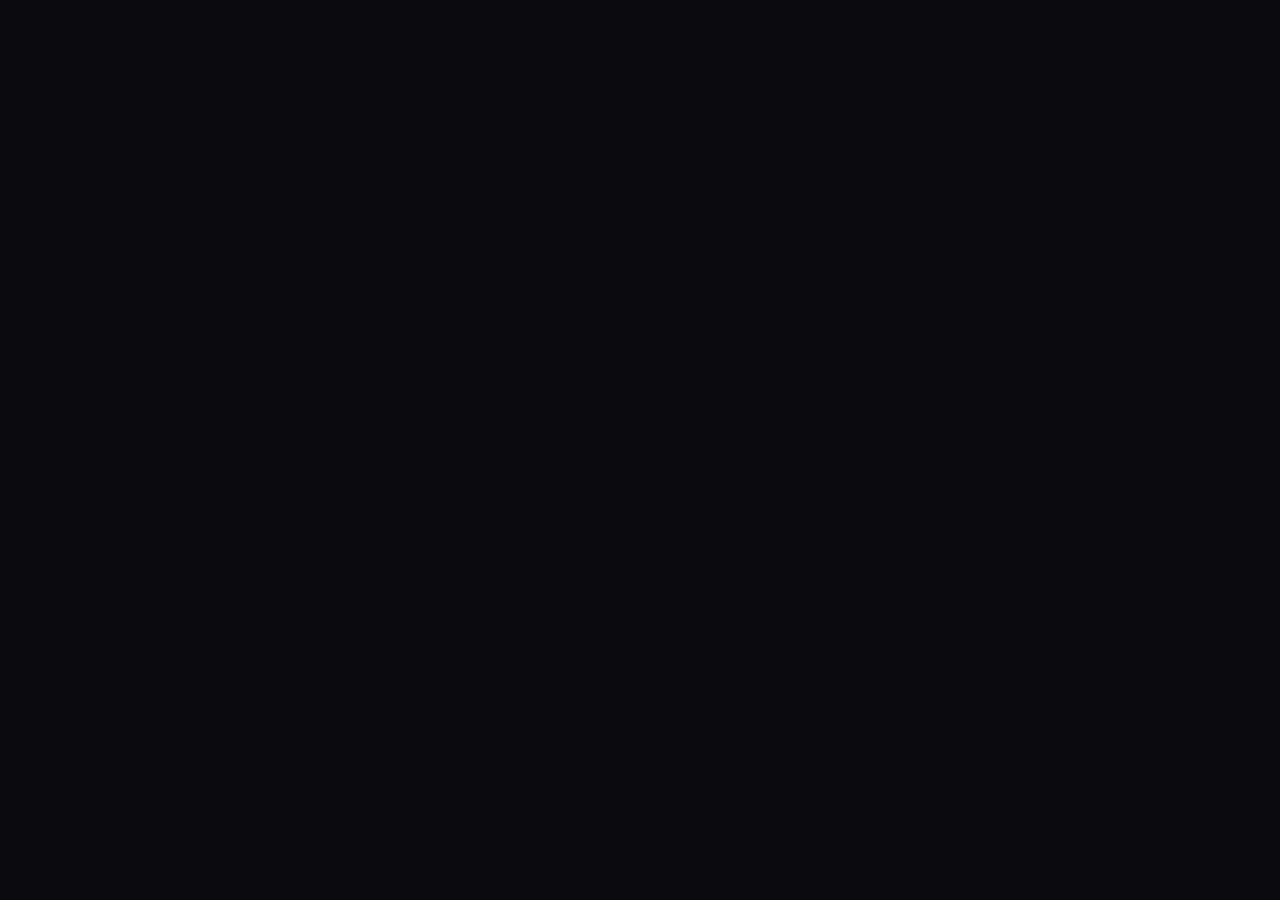
==== commit 0b44ea57: "Update index.html" ====
--- a/index.html
+++ b/index.html
@@ -1,106 +1,607 @@
 <!DOCTYPE html>
 <html lang="en">
 <head>
-  <meta charset="UTF-8" />
-  <title>Kshitiz Mishra — AI Agent & Web Developer | Nepal</title>
-  <meta name="viewport" content="width=device-width, initial-scale=1.0" />
-  <meta name="description" content="Portfolio of Kshitiz Mishra — AI Agent Developer and Web Developer. Creator of Zynora AI and modern web solutions based in Nepal." />
-  <meta property="og:title" content="Kshitiz Mishra — AI Agent & Web Developer" />
-  <meta property="og:description" content="Building intelligent automation and modern web experiences." />
-  <link rel="preconnect" href="https://fonts.googleapis.com" />
-  <link rel="preconnect" href="https://fonts.gstatic.com" crossorigin />
-  <link href="https://fonts.googleapis.com/css2?family=Syne:wght@400;600;700;800&family=DM+Sans:wght@300;400;500;600&display=swap" rel="stylesheet" />
-  <link rel="stylesheet" href="style.css" />
-</head>
-<body>
-
-  <!-- Ambient background orbs -->
-  <div class="ambient-bg" aria-hidden="true">
-    <div class="orb orb-1"></div>
-    <div class="orb orb-2"></div>
-    <div class="orb orb-3"></div>
-  </div>
-
-  <!-- Page transition overlay -->
-  <div class="page-transition" id="pageTransition" aria-hidden="true"></div>
-
-  <main class="container" id="mainContainer">
-
-    <!-- Header / Hero -->
-    <header class="profile" role="banner">
-      <div class="profile-background" aria-hidden="true"></div>
-      <div class="profile-mesh" aria-hidden="true"></div>
-
-      <div class="avatar-wrapper">
-        <div class="avatar-ring" aria-hidden="true"></div>
-        <img
-          src="https://i.postimg.cc/XNsXRTrK/IMG-20260327-141114.jpg"
-          alt="Portrait of Kshitiz Mishra"
-          class="avatar"
-          loading="eager"
-          width="120"
-          height="120"
-        />
-        <div class="status-dot" aria-label="Available for work"></div>
-      </div>
-
-      <h1 class="title-gradient">Kshitiz Mishra</h1>
-
-      <div class="roles-row" aria-label="Roles">
-        <span class="role-pill">AI Agent Developer</span>
-        <span class="role-sep" aria-hidden="true"></span>
-        <span class="role-pill">Web Developer</span>
-        <span class="role-sep" aria-hidden="true"></span>
-        <span class="role-pill">Nepal</span>
-      </div>
-
-      <p class="tagline">
-        Building intelligent automation and modern web experiences.
-      </p>
-
-      <div class="hero-stats" aria-label="Key metrics">
-        <div class="stat-item">
-          <span class="stat-number" data-target="20">0</span><span class="stat-suffix">+</span>
-          <span class="stat-label">Projects</span>
-        </div>
-        <div class="stat-divider" aria-hidden="true"></div>
-        <div class="stat-item">
-          <span class="stat-number" data-target="15">0</span><span class="stat-suffix">+</span>
-          <span class="stat-label">Clients</span>
-        </div>
-        <div class="stat-divider" aria-hidden="true"></div>
-        <div class="stat-item">
-          <span class="stat-number" data-target="3">0</span><span class="stat-suffix">+</span>
-          <span class="stat-label">Years</span>
-        </div>
-      </div>
-    </header>
-
-    <!-- Navigation Tabs -->
-    <nav class="tabs" role="tablist" aria-label="Portfolio sections">
-      <button data-tab="about"    role="tab" aria-selected="true"  aria-controls="tab-content" class="active">About</button>
-      <button data-tab="services" role="tab" aria-selected="false" aria-controls="tab-content">Services</button>
-      <button data-tab="projects" role="tab" aria-selected="false" aria-controls="tab-content">Projects</button>
-      <button data-tab="stack"    role="tab" aria-selected="false" aria-controls="tab-content">Stack</button>
-      <button data-tab="contact"  role="tab" aria-selected="false" aria-controls="tab-content">Contact</button>
-      <div class="tab-indicator" id="tabIndicator" aria-hidden="true"></div>
-    </nav>
-
-    <!-- Tab Content -->
-    <section id="tab-content" role="tabpanel" aria-live="polite"></section>
-
-    <!-- Footer -->
-    <footer role="contentinfo">
-      <div class="footer-inner">
-        <span class="footer-name">Kshitiz Mishra</span>
-        <span class="footer-dot" aria-hidden="true"></span>
-        <span>&copy; <span id="year"></span> All rights reserved.</span>
-      </div>
-      <p class="footer-sub">Built with precision. Designed with intent.</p>
-    </footer>
-
-  </main>
-
-  <script src="main.js"></script>
-</body>
-</html>
+<meta charset="UTF-8"/>
+<meta name="viewport" content="width=device-width, initial-scale=1.0"/>
+<title>Kshitiz Mishra — AI Agent & Web Developer</title>
+<link rel="preconnect" href="https://fonts.googleapis.com"/>
+<link href="https://fonts.googleapis.com/css2?family=Cormorant+Garamond:ital,wght@0,300;0,400;0,600;1,300;1,400&family=Syne:wght@400;500;600;700;800&family=JetBrains+Mono:wght@300;400;500&display=swap" rel="stylesheet"/>
+<style>
+*,*::before,*::after{margin:0;padding:0;box-sizing:border-box}
+:root{
+  --ink:#0a0a0f;
+  --ink2:#111118;
+  --paper:#f5f0e8;
+  --cream:#ede8dc;
+  --ember:#ff4d1c;
+  --ember2:#ff8c42;
+  --teal:#00c9a7;
+  --violet:#6e3ff3;
+  --gold:#c9a84c;
+  --silver:#a8b2c8;
+  --text:#e8e4dc;
+  --muted:#6b7280;
+  --border:rgba(255,255,255,0.06);
+  --glow-ember:rgba(255,77,28,0.3);
+  --glow-teal:rgba(0,201,167,0.3);
+}
+html{scroll-behavior:smooth;overflow-x:hidden}
+body{
+  background:var(--ink);
+  color:var(--text);
+  font-family:'Syne',sans-serif;
+  overflow-x:hidden;
+  cursor:none;
+}
+
+/* ════════════════════════════════
+   CURSOR
+════════════════════════════════ */
+#cur{
+  width:8px;height:8px;
+  background:var(--ember);
+  border-radius:50%;
+  position:fixed;z-index:9999;
+  pointer-events:none;
+  transform:translate(-50%,-50%);
+  transition:width .2s,height .2s;
+  mix-blend-mode:screen;
+}
+#cur-trail{
+  width:44px;height:44px;
+  border:1.5px solid rgba(255,77,28,.35);
+  border-radius:50%;
+  position:fixed;z-index:9998;
+  pointer-events:none;
+  transform:translate(-50%,-50%);
+  transition:transform .08s linear,border-color .3s;
+}
+.hovering #cur{width:18px;height:18px;background:var(--teal)}
+.hovering #cur-trail{border-color:rgba(0,201,167,.5);width:60px;height:60px}
+
+/* ════════════════════════════════
+   CANVAS
+════════════════════════════════ */
+#c{position:fixed;inset:0;z-index:0;pointer-events:none}
+
+/* ════════════════════════════════
+   NOISE + GRAIN
+════════════════════════════════ */
+.grain{
+  position:fixed;inset:0;z-index:1;pointer-events:none;
+  opacity:.055;
+  background-image:url("data:image/svg+xml,%3Csvg xmlns='http://www.w3.org/2000/svg' width='300' height='300'%3E%3Cfilter id='n'%3E%3CfeTurbulence type='fractalNoise' baseFrequency='0.75' numOctaves='4' stitchTiles='stitch'/%3E%3C/filter%3E%3Crect width='300' height='300' filter='url(%23n)'/%3E%3C/svg%3E");
+  animation:grainAnim 0.8s steps(2) infinite;
+}
+@keyframes grainAnim{
+  0%{transform:translate(0,0)}20%{transform:translate(-2px,2px)}
+  40%{transform:translate(2px,-1px)}60%{transform:translate(-1px,3px)}
+  80%{transform:translate(3px,-2px)}100%{transform:translate(-1px,1px)}
+}
+
+/* ════════════════════════════════
+   PRELOADER
+════════════════════════════════ */
+#loader{
+  position:fixed;inset:0;z-index:9000;
+  background:var(--ink);
+  display:flex;align-items:center;justify-content:center;
+  flex-direction:column;gap:32px;
+  transition:opacity .6s ease,visibility .6s ease;
+}
+#loader.gone{opacity:0;visibility:hidden}
+.loader-name{
+  font-family:'Cormorant Garamond',serif;
+  font-size:clamp(2rem,6vw,4.5rem);
+  font-weight:300;letter-spacing:8px;
+  color:var(--text);
+  opacity:0;animation:loaderFade .8s .2s forwards;
+}
+.loader-bar-wrap{
+  width:200px;height:1px;background:rgba(255,255,255,.1);
+  overflow:hidden;
+  opacity:0;animation:loaderFade .5s .5s forwards;
+}
+.loader-bar{
+  height:100%;
+  background:linear-gradient(90deg,var(--ember),var(--teal));
+  width:0;animation:loadProgress 2s .6s cubic-bezier(.4,0,.2,1) forwards;
+}
+.loader-pct{
+  font-family:'JetBrains Mono',monospace;
+  font-size:.75rem;letter-spacing:3px;color:var(--ember);
+  opacity:0;animation:loaderFade .5s .5s forwards;
+}
+@keyframes loaderFade{to{opacity:1}}
+@keyframes loadProgress{to{width:100%}}
+
+/* ════════════════════════════════
+   NAV
+════════════════════════════════ */
+nav{
+  position:fixed;top:0;left:0;right:0;z-index:500;
+  padding:24px 48px;
+  display:flex;align-items:center;justify-content:space-between;
+  mix-blend-mode:normal;
+}
+nav::before{
+  content:'';position:absolute;inset:0;
+  background:rgba(10,10,15,.6);
+  backdrop-filter:blur(24px);
+  border-bottom:1px solid var(--border);
+  opacity:0;transition:opacity .4s;
+}
+nav.scrolled::before{opacity:1}
+.nav-logo{
+  font-family:'Cormorant Garamond',serif;
+  font-size:1.5rem;font-weight:300;letter-spacing:4px;
+  color:var(--text);text-decoration:none;
+  position:relative;z-index:1;
+  display:flex;align-items:center;gap:10px;
+}
+.nav-logo-dot{
+  width:6px;height:6px;border-radius:50%;
+  background:var(--ember);
+  box-shadow:0 0 8px var(--ember);
+  animation:dotPulse 2s ease-in-out infinite;
+}
+@keyframes dotPulse{0%,100%{box-shadow:0 0 6px var(--ember)}50%{box-shadow:0 0 18px var(--ember),0 0 36px rgba(255,77,28,.3)}}
+.nav-links{display:flex;gap:36px;list-style:none;position:relative;z-index:1}
+.nav-links a{
+  font-size:.72rem;letter-spacing:2.5px;text-transform:uppercase;
+  color:var(--silver);text-decoration:none;
+  font-family:'JetBrains Mono',monospace;
+  position:relative;transition:color .3s;
+}
+.nav-links a::before{
+  content:attr(data-n);
+  position:absolute;bottom:-18px;left:50%;transform:translateX(-50%);
+  font-size:.55rem;color:var(--ember);opacity:0;
+  transition:opacity .3s;
+}
+.nav-links a:hover{color:var(--text)}
+.nav-links a:hover::before{opacity:1}
+.nav-avail{
+  font-family:'JetBrains Mono',monospace;
+  font-size:.7rem;letter-spacing:2px;
+  color:var(--teal);
+  display:flex;align-items:center;gap:8px;
+  position:relative;z-index:1;
+}
+.nav-avail::before{
+  content:'';width:6px;height:6px;border-radius:50%;
+  background:var(--teal);
+  box-shadow:0 0 8px var(--teal);
+  animation:dotPulse 2s ease-in-out infinite;
+}
+
+/* ════════════════════════════════
+   HERO
+════════════════════════════════ */
+.hero{
+  min-height:100vh;
+  display:grid;place-items:center;
+  position:relative;z-index:2;
+  padding:100px 48px 80px;
+  overflow:hidden;
+}
+.hero-inner{max-width:1200px;width:100%}
+
+.hero-eyebrow{
+  font-family:'JetBrains Mono',monospace;
+  font-size:.72rem;letter-spacing:5px;
+  color:var(--ember);text-transform:uppercase;
+  display:flex;align-items:center;gap:16px;
+  margin-bottom:32px;
+  opacity:0;animation:riseUp .9s .3s cubic-bezier(.16,1,.3,1) forwards;
+}
+.hero-eyebrow-line{
+  width:48px;height:1px;
+  background:linear-gradient(90deg,var(--ember),transparent);
+}
+
+.hero-title{
+  font-family:'Cormorant Garamond',serif;
+  font-size:clamp(5rem,13vw,12rem);
+  line-height:.87;
+  font-weight:300;
+  letter-spacing:-3px;
+  position:relative;
+}
+.ht-1{
+  display:block;color:var(--text);
+  opacity:0;animation:riseUp .9s .5s cubic-bezier(.16,1,.3,1) forwards;
+}
+.ht-2{
+  display:block;
+  font-style:italic;
+  background:linear-gradient(105deg,var(--ember) 0%,var(--ember2) 35%,var(--gold) 65%,var(--ember) 100%);
+  background-size:300%;
+  -webkit-background-clip:text;-webkit-text-fill-color:transparent;
+  animation:riseUp .9s .65s cubic-bezier(.16,1,.3,1) forwards, shimmer 5s linear infinite 1.5s;
+  opacity:0;
+}
+@keyframes shimmer{0%{background-position:0%}100%{background-position:300%}}
+
+.hero-sub-row{
+  display:flex;align-items:flex-end;justify-content:space-between;
+  margin-top:48px;
+  opacity:0;animation:riseUp .9s .85s cubic-bezier(.16,1,.3,1) forwards;
+}
+.hero-desc{
+  font-family:'Syne',sans-serif;
+  font-size:1.05rem;color:var(--silver);
+  line-height:1.75;max-width:440px;font-weight:400;
+}
+.hero-desc em{color:var(--text);font-style:normal;font-weight:500}
+
+.hero-badges{display:flex;flex-direction:column;gap:10px;align-items:flex-end}
+.badge{
+  padding:7px 20px;
+  border:1px solid rgba(255,77,28,.2);
+  color:rgba(255,77,28,.8);
+  font-family:'JetBrains Mono',monospace;
+  font-size:.68rem;letter-spacing:2px;text-transform:uppercase;
+  background:rgba(255,77,28,.04);
+  clip-path:polygon(8px 0%,100% 0%,100% 100%,0% 100%,0% 8px);
+  transition:background .3s,border-color .3s;
+}
+.badge:hover{background:rgba(255,77,28,.1);border-color:rgba(255,77,28,.5)}
+
+.hero-cta-row{
+  display:flex;align-items:center;gap:24px;margin-top:56px;
+  opacity:0;animation:riseUp .9s 1.05s cubic-bezier(.16,1,.3,1) forwards;
+}
+.cta-main{
+  padding:16px 44px;
+  background:linear-gradient(135deg,var(--ember),var(--ember2));
+  color:#fff;font-weight:700;font-size:.8rem;
+  letter-spacing:3px;text-transform:uppercase;
+  border:none;cursor:none;text-decoration:none;
+  clip-path:polygon(12px 0%,100% 0%,calc(100% - 12px) 100%,0% 100%);
+  position:relative;overflow:hidden;
+  transition:transform .2s,box-shadow .2s;
+  box-shadow:0 4px 32px rgba(255,77,28,.35);
+  font-family:'JetBrains Mono',monospace;
+}
+.cta-main::before{
+  content:'';position:absolute;inset:0;
+  background:linear-gradient(135deg,rgba(255,255,255,.15),transparent);
+  transform:translateX(-100%);transition:transform .4s;
+}
+.cta-main:hover{transform:translateY(-3px);box-shadow:0 12px 48px rgba(255,77,28,.5)}
+.cta-main:hover::before{transform:translateX(0)}
+
+.cta-sec{
+  color:var(--silver);font-size:.78rem;letter-spacing:2px;
+  text-transform:uppercase;text-decoration:none;
+  font-family:'JetBrains Mono',monospace;
+  display:flex;align-items:center;gap:10px;
+  transition:color .3s,gap .3s;
+}
+.cta-sec::after{content:'→';transition:transform .3s}
+.cta-sec:hover{color:var(--text);gap:16px}
+.cta-sec:hover::after{transform:translateX(4px)}
+
+.hero-scroll-hint{
+  position:absolute;bottom:40px;left:48px;
+  display:flex;flex-direction:column;align-items:center;gap:12px;
+  font-family:'JetBrains Mono',monospace;font-size:.6rem;
+  letter-spacing:3px;text-transform:uppercase;color:var(--muted);
+  opacity:0;animation:riseUp .9s 1.4s both;
+}
+.scroll-rod{
+  width:1px;height:56px;
+  background:linear-gradient(to bottom,var(--ember),transparent);
+  animation:rodPulse 2.5s ease-in-out infinite;
+}
+@keyframes rodPulse{0%,100%{scaleY(1);opacity:.4}50%{opacity:1}}
+
+.hero-stats-float{
+  position:absolute;right:48px;bottom:60px;
+  display:flex;flex-direction:column;gap:32px;
+  opacity:0;animation:riseUp .9s 1.2s both;
+}
+.hstat{text-align:right}
+.hstat-num{
+  font-family:'Cormorant Garamond',serif;
+  font-size:3.5rem;font-weight:300;line-height:1;
+  color:var(--text);
+}
+.hstat-num sup{font-size:1.2rem;color:var(--ember);vertical-align:super}
+.hstat-lbl{
+  font-family:'JetBrains Mono',monospace;
+  font-size:.6rem;letter-spacing:3px;color:var(--muted);text-transform:uppercase;
+}
+
+@keyframes riseUp{
+  from{opacity:0;transform:translateY(40px)}
+  to{opacity:1;transform:none}
+}
+
+/* ════════════════════════════════
+   MARQUEE
+════════════════════════════════ */
+.marquee-wrap{
+  position:relative;z-index:2;
+  padding:20px 0;
+  border-top:1px solid var(--border);
+  border-bottom:1px solid var(--border);
+  overflow:hidden;
+  background:rgba(255,77,28,.03);
+}
+.marquee-track{
+  display:flex;gap:0;
+  animation:marqueeRoll 28s linear infinite;
+  white-space:nowrap;width:max-content;
+}
+.marquee-wrap:hover .marquee-track{animation-play-state:paused}
+.marquee-item{
+  font-family:'Cormorant Garamond',serif;
+  font-size:1.1rem;font-style:italic;font-weight:300;
+  color:var(--silver);letter-spacing:2px;
+  padding:0 40px;
+  display:flex;align-items:center;gap:40px;
+}
+.marquee-item::after{
+  content:'✦';color:var(--ember);font-size:.8rem;font-style:normal;
+}
+@keyframes marqueeRoll{from{transform:translateX(0)}to{transform:translateX(-50%)}}
+
+/* ════════════════════════════════
+   SECTIONS COMMON
+════════════════════════════════ */
+section{position:relative;z-index:2}
+.wrap{max-width:1200px;margin:0 auto;padding:0 48px}
+.s-pad{padding:140px 0}
+
+.s-tag{
+  font-family:'JetBrains Mono',monospace;
+  font-size:.68rem;letter-spacing:4px;
+  color:var(--ember);text-transform:uppercase;
+  display:flex;align-items:center;gap:12px;
+  margin-bottom:20px;
+}
+.s-tag-line{width:32px;height:1px;background:var(--ember)}
+.s-heading{
+  font-family:'Cormorant Garamond',serif;
+  font-size:clamp(3.2rem,7vw,6.5rem);
+  line-height:.88;font-weight:300;
+  margin-bottom:80px;
+}
+.s-heading em{font-style:italic;color:var(--ember)}
+
+/* ════════════════════════════════
+   ABOUT
+════════════════════════════════ */
+#about{background:linear-gradient(180deg,transparent,rgba(255,77,28,.025) 40%,transparent)}
+
+.about-layout{
+  display:grid;grid-template-columns:1fr 1fr;
+  gap:100px;align-items:start;
+}
+.about-text p{
+  font-size:1.05rem;line-height:1.9;color:var(--silver);
+  margin-bottom:24px;font-weight:400;
+}
+.about-text p strong{color:var(--text);font-weight:600}
+.about-text p em{color:var(--ember);font-style:normal}
+
+.tag-cloud{display:flex;flex-wrap:wrap;gap:8px;margin-top:36px}
+.tc{
+  padding:7px 16px;font-size:.72rem;
+  font-family:'JetBrains Mono',monospace;letter-spacing:1.5px;
+  border:1px solid rgba(0,201,167,.15);color:var(--teal);
+  background:rgba(0,201,167,.04);
+  transition:all .25s;clip-path:polygon(6px 0%,100% 0%,calc(100% - 6px) 100%,0% 100%);
+}
+.tc:hover{background:rgba(0,201,167,.12);border-color:rgba(0,201,167,.4);transform:translateY(-2px)}
+
+.about-right{}
+.skill-bars{display:flex;flex-direction:column;gap:32px}
+.sb-row{}
+.sb-top{display:flex;justify-content:space-between;align-items:baseline;margin-bottom:10px}
+.sb-name{font-size:.88rem;font-weight:600;letter-spacing:.5px}
+.sb-pct{
+  font-family:'JetBrains Mono',monospace;
+  font-size:.75rem;color:var(--ember);
+}
+.sb-track{
+  height:2px;background:rgba(255,255,255,.06);
+  position:relative;overflow:visible;
+}
+.sb-fill{
+  height:100%;width:0;
+  background:linear-gradient(90deg,var(--ember),var(--teal));
+  transition:width 1.8s cubic-bezier(.16,1,.3,1);
+  position:relative;
+}
+.sb-fill::after{
+  content:'';
+  position:absolute;right:-4px;top:50%;transform:translateY(-50%);
+  width:8px;height:8px;border-radius:50%;
+  background:var(--teal);
+  box-shadow:0 0 12px var(--teal);
+  opacity:0;transition:opacity .3s .8s;
+}
+.sb-fill.active::after{opacity:1}
+
+/* ════════════════════════════════
+   SERVICES
+════════════════════════════════ */
+#services{
+  background:var(--ink2);
+  border-top:1px solid var(--border);
+  border-bottom:1px solid var(--border);
+}
+.svc-grid{
+  display:grid;grid-template-columns:repeat(2,1fr);
+  gap:1px;background:var(--border);
+}
+.svc{
+  padding:60px 52px;background:var(--ink2);
+  position:relative;overflow:hidden;
+  transition:background .4s;
+}
+.svc::before{
+  content:'';position:absolute;inset:0;
+  background:radial-gradient(circle at 20% 20%,rgba(255,77,28,.07) 0%,transparent 60%);
+  opacity:0;transition:opacity .5s;
+}
+.svc:hover{background:#12121a}
+.svc:hover::before{opacity:1}
+
+.svc-num{
+  font-family:'Cormorant Garamond',serif;
+  font-size:5rem;font-weight:300;color:rgba(255,255,255,.04);
+  position:absolute;top:20px;right:32px;line-height:1;
+  transition:color .4s;
+}
+.svc:hover .svc-num{color:rgba(255,77,28,.08)}
+
+.svc-icon{
+  width:56px;height:56px;margin-bottom:28px;
+  background:linear-gradient(135deg,rgba(255,77,28,.12),rgba(0,201,167,.08));
+  border:1px solid rgba(255,77,28,.15);
+  display:flex;align-items:center;justify-content:center;
+  font-size:1.6rem;
+  clip-path:polygon(10px 0%,100% 0%,calc(100% - 10px) 100%,0% 100%);
+  transition:background .3s,border-color .3s;
+}
+.svc:hover .svc-icon{background:linear-gradient(135deg,rgba(255,77,28,.2),rgba(0,201,167,.12));border-color:rgba(255,77,28,.3)}
+.svc-title{font-size:1.3rem;font-weight:700;margin-bottom:16px;letter-spacing:.3px}
+.svc-body{font-size:.9rem;color:var(--silver);line-height:1.75}
+
+.svc-arrow{
+  position:absolute;bottom:32px;right:40px;
+  width:36px;height:36px;border-radius:50%;
+  border:1px solid rgba(255,255,255,.08);
+  display:flex;align-items:center;justify-content:center;
+  color:var(--muted);font-size:.9rem;
+  transition:all .3s;
+}
+.svc:hover .svc-arrow{border-color:var(--ember);color:var(--ember);transform:rotate(45deg)}
+
+/* ════════════════════════════════
+   PROJECTS
+════════════════════════════════ */
+#projects{}
+.proj-list{display:flex;flex-direction:column}
+.proj{
+  display:grid;
+  grid-template-columns:72px 1fr 160px 80px;
+  align-items:center;gap:32px;
+  padding:40px 0;
+  border-bottom:1px solid var(--border);
+  position:relative;cursor:none;
+  transition:padding-left .4s cubic-bezier(.16,1,.3,1);
+}
+.proj::before{
+  content:'';position:absolute;left:0;top:0;bottom:0;
+  width:0;background:linear-gradient(90deg,rgba(255,77,28,.06),transparent);
+  transition:width .5s cubic-bezier(.16,1,.3,1);
+}
+.proj:hover{padding-left:20px}
+.proj:hover::before{width:100%}
+.proj:first-child{border-top:1px solid var(--border)}
+
+.proj-n{
+  font-family:'Cormorant Garamond',serif;
+  font-size:2.5rem;font-weight:300;color:rgba(255,255,255,.1);
+  transition:color .3s;line-height:1;
+}
+.proj:hover .proj-n{color:rgba(255,77,28,.25)}
+
+.proj-info{}
+.proj-title{
+  font-size:1.4rem;font-weight:700;letter-spacing:.2px;
+  margin-bottom:8px;transition:color .3s;
+}
+.proj:hover .proj-title{color:var(--ember)}
+.proj-desc{font-size:.88rem;color:var(--silver);line-height:1.6;max-width:500px}
+
+.proj-badge{
+  text-align:center;
+  font-family:'JetBrains Mono',monospace;
+  font-size:.65rem;letter-spacing:2px;text-transform:uppercase;
+  padding:6px 18px;
+  clip-path:polygon(6px 0%,100% 0%,calc(100% - 6px) 100%,0% 100%);
+}
+.pb-flagship{color:var(--gold);background:rgba(201,168,76,.08);border:1px solid rgba(201,168,76,.2)}
+.pb-web{color:var(--teal);background:rgba(0,201,167,.06);border:1px solid rgba(0,201,167,.15)}
+.pb-api{color:var(--violet);background:rgba(110,63,243,.06);border:1px solid rgba(110,63,243,.15)}
+.pb-productivity{color:var(--ember2);background:rgba(255,140,66,.06);border:1px solid rgba(255,140,66,.15)}
+.pb-design{color:#a8edea;background:rgba(168,237,234,.04);border:1px solid rgba(168,237,234,.12)}
+
+.proj-arrow{
+  font-size:1.4rem;color:rgba(255,255,255,.1);
+  text-align:right;transition:color .3s,transform .3s;
+}
+.proj:hover .proj-arrow{color:var(--ember);transform:translate(4px,-4px)}
+
+/* ════════════════════════════════
+   STACK
+════════════════════════════════ */
+#stack{background:var(--ink2);border-top:1px solid var(--border)}
+.stack-outer{display:flex;flex-direction:column;gap:2px}
+.stack-cat{
+  padding:12px 0;margin-bottom:4px;
+  font-family:'JetBrains Mono',monospace;
+  font-size:.68rem;letter-spacing:4px;color:var(--muted);text-transform:uppercase;
+  border-bottom:1px solid var(--border);
+}
+.stack-row{
+  display:grid;grid-template-columns:repeat(4,1fr);gap:2px;
+  background:rgba(255,255,255,.02);
+  margin-bottom:32px;
+}
+.stack-cell{
+  padding:36px 28px;background:var(--ink2);
+  display:flex;align-items:center;gap:16px;
+  position:relative;overflow:hidden;
+  transition:background .3s,transform .3s;
+  cursor:none;
+}
+.stack-cell::after{
+  content:'';position:absolute;bottom:0;left:0;right:0;
+  height:2px;background:linear-gradient(90deg,var(--ember),var(--teal));
+  transform:scaleX(0);transform-origin:left;transition:transform .4s;
+}
+.stack-cell:hover{background:#13131c}
+.stack-cell:hover::after{transform:scaleX(1)}
+.stack-glyph{
+  width:36px;height:36px;border-radius:8px;
+  background:linear-gradient(135deg,rgba(255,77,28,.1),rgba(0,201,167,.06));
+  border:1px solid rgba(255,255,255,.06);
+  display:flex;align-items:center;justify-content:center;
+  font-size:1rem;flex-shrink:0;
+}
+.stack-nm{font-size:.88rem;font-weight:600;color:var(--text)}
+.stack-sub{font-size:.68rem;color:var(--muted);margin-top:2px;font-family:'JetBrains Mono',monospace}
+
+/* ════════════════════════════════
+   CONTACT
+════════════════════════════════ */
+#contact{
+  background:radial-gradient(ellipse 80% 60% at 50% 100%,rgba(255,77,28,.08) 0%,transparent 70%);
+  padding-bottom:80px;
+}
+.contact-inner{
+  display:grid;grid-template-columns:1fr 1fr;
+  gap:80px;align-items:start;
+}
+.contact-left{}
+.contact-big{
+  font-family:'Cormorant Garamond',serif;
+  font-size:clamp(3.5rem,8vw,7.5rem);
+  line-height:.88;font-weight:300;
+  margin-bottom:32px;
+}
+.contact-big em{font-style:italic;color:var(--ember)}
+.contact-body{
+  font-size:1rem;color:var(--silver);line-height:1.8;
+  max-width:420px;margin-bottom:44px;
+}
+.contact-links{display:flex;flex-direction:column;gap:0}
+.c-link{
+  display:flex;align-items:center;justify
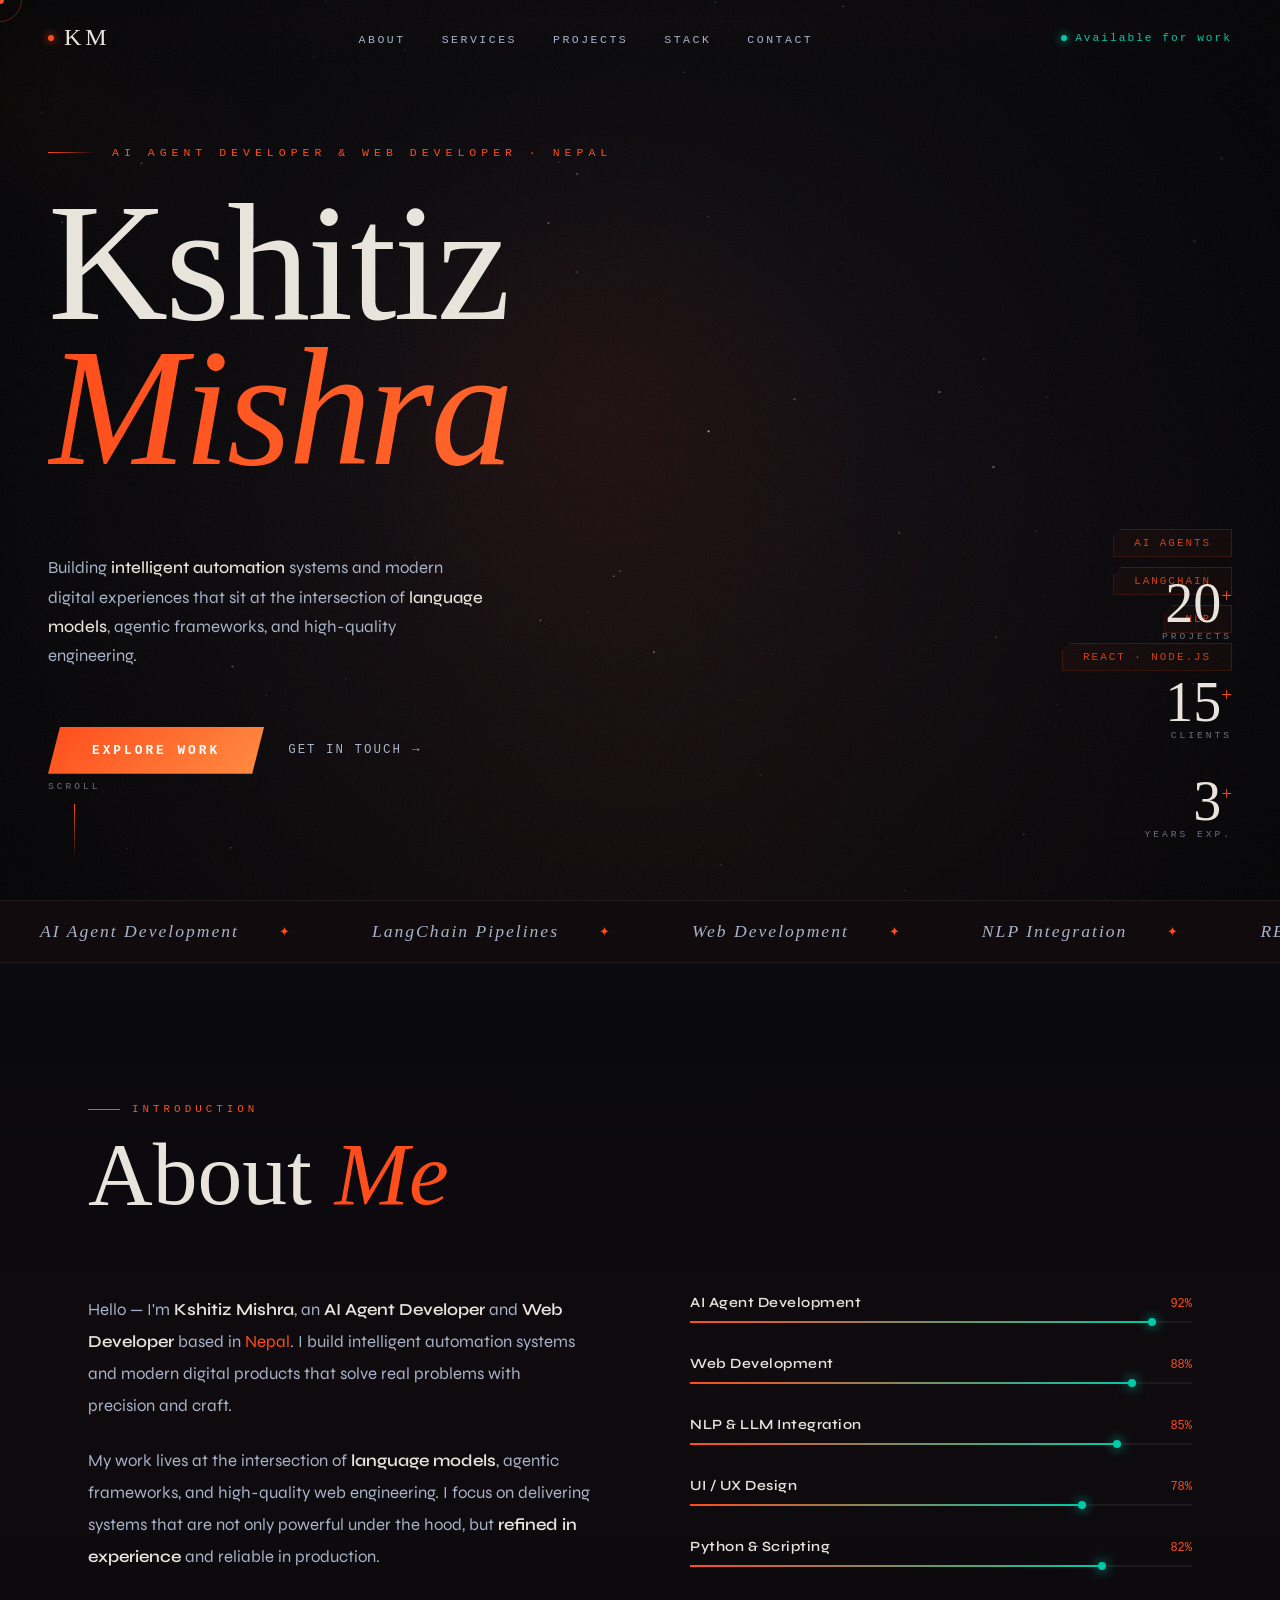
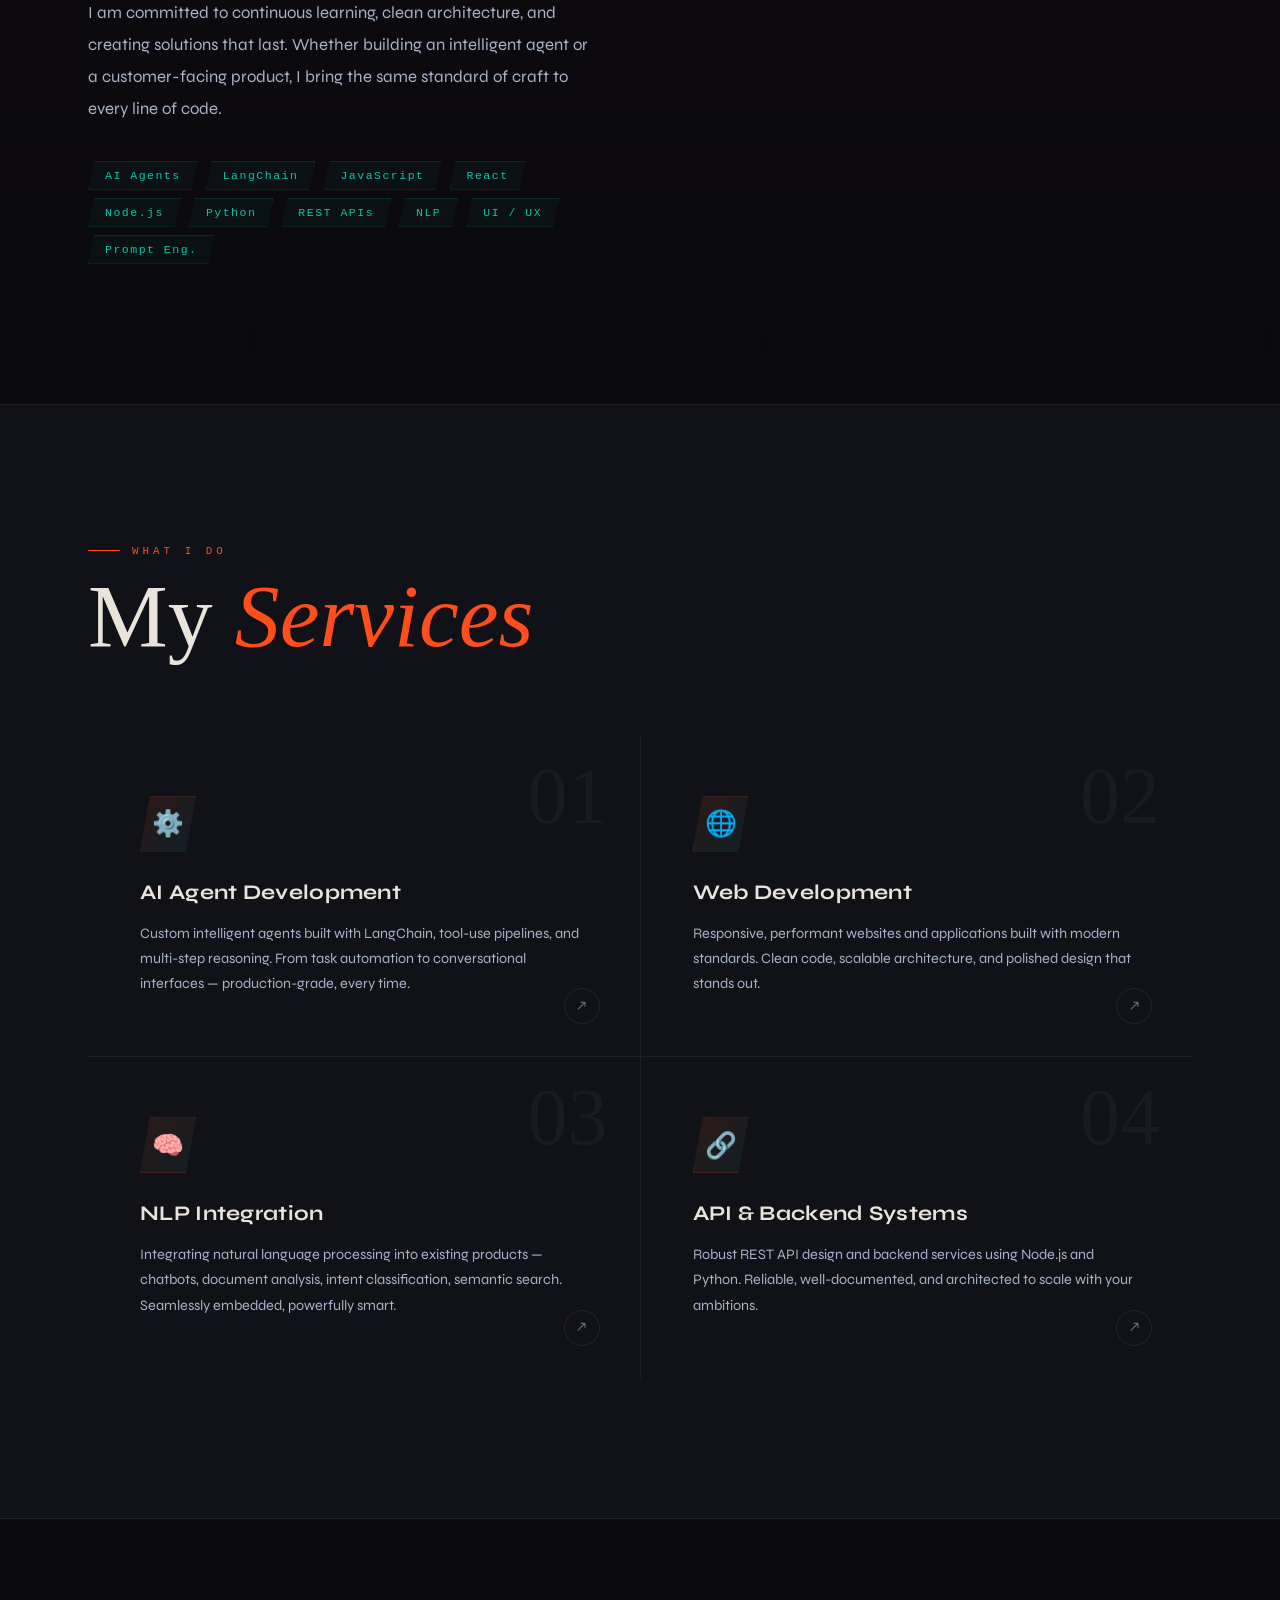
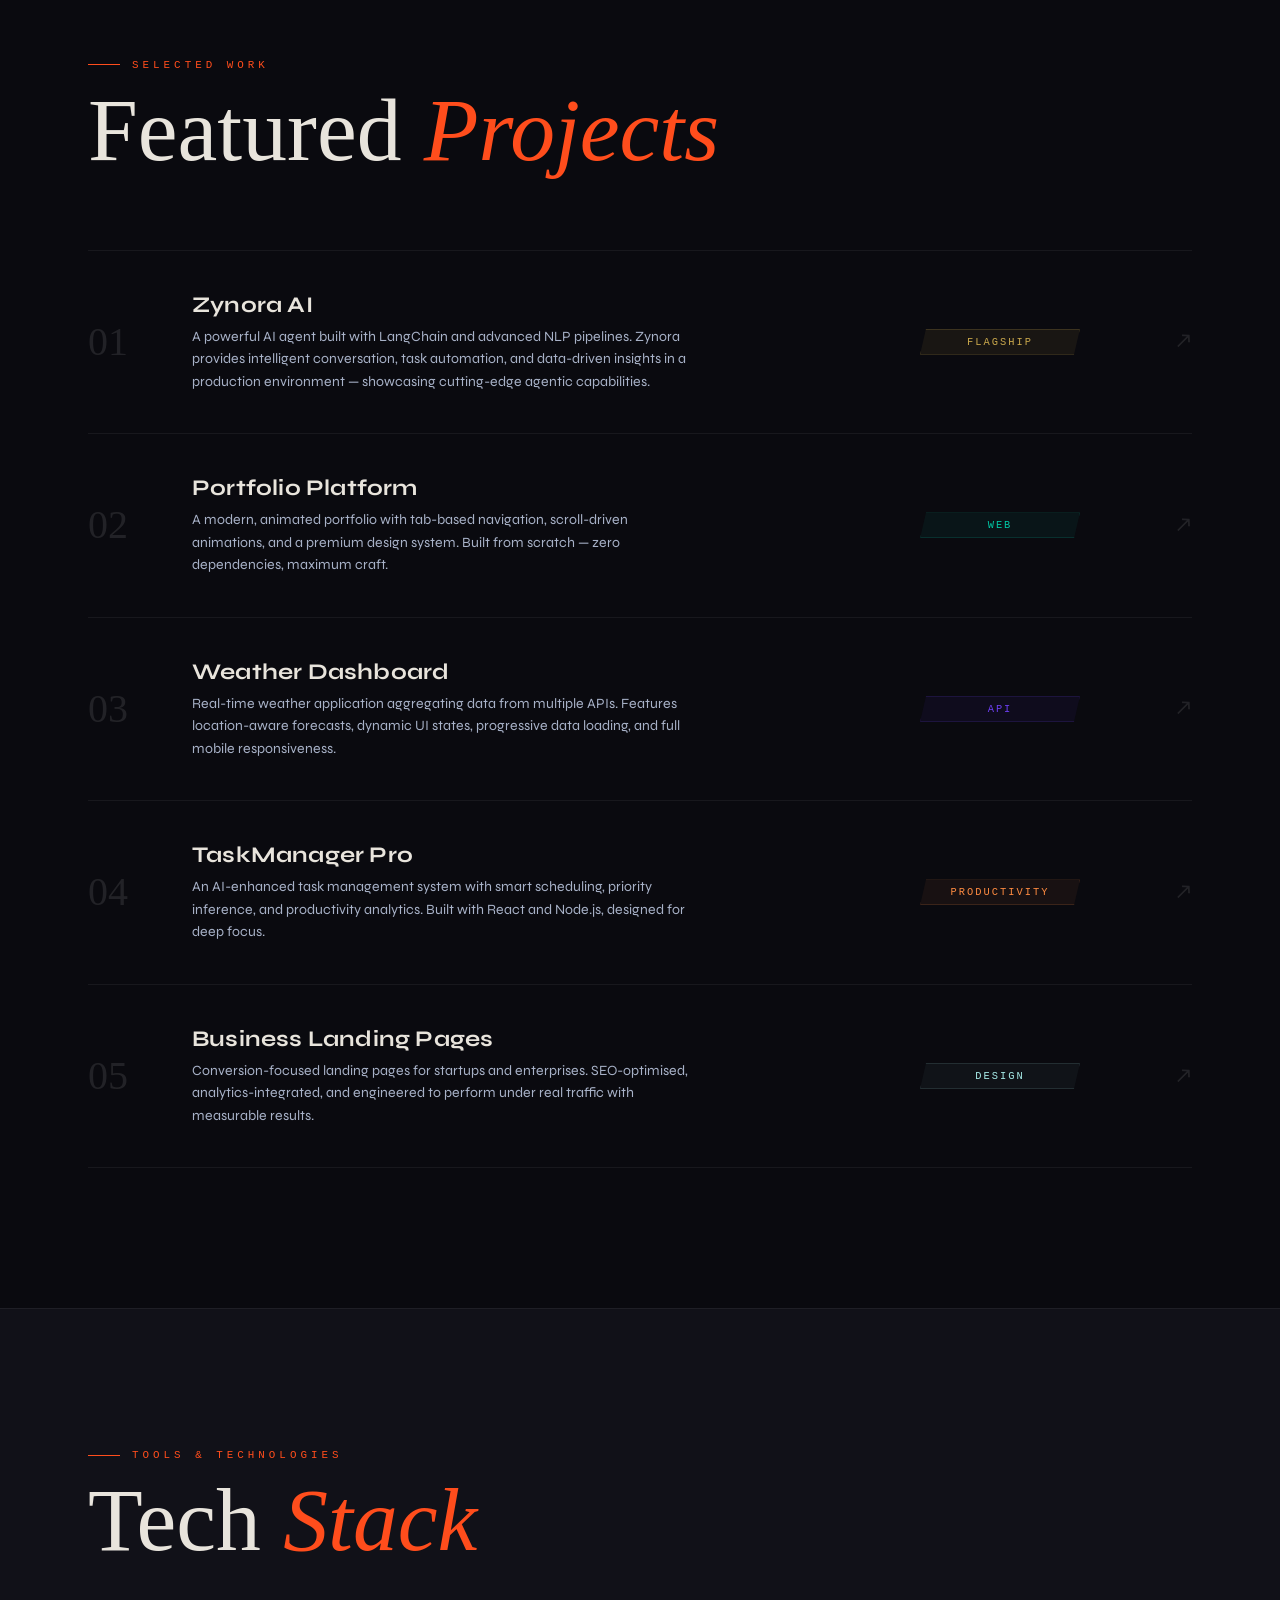
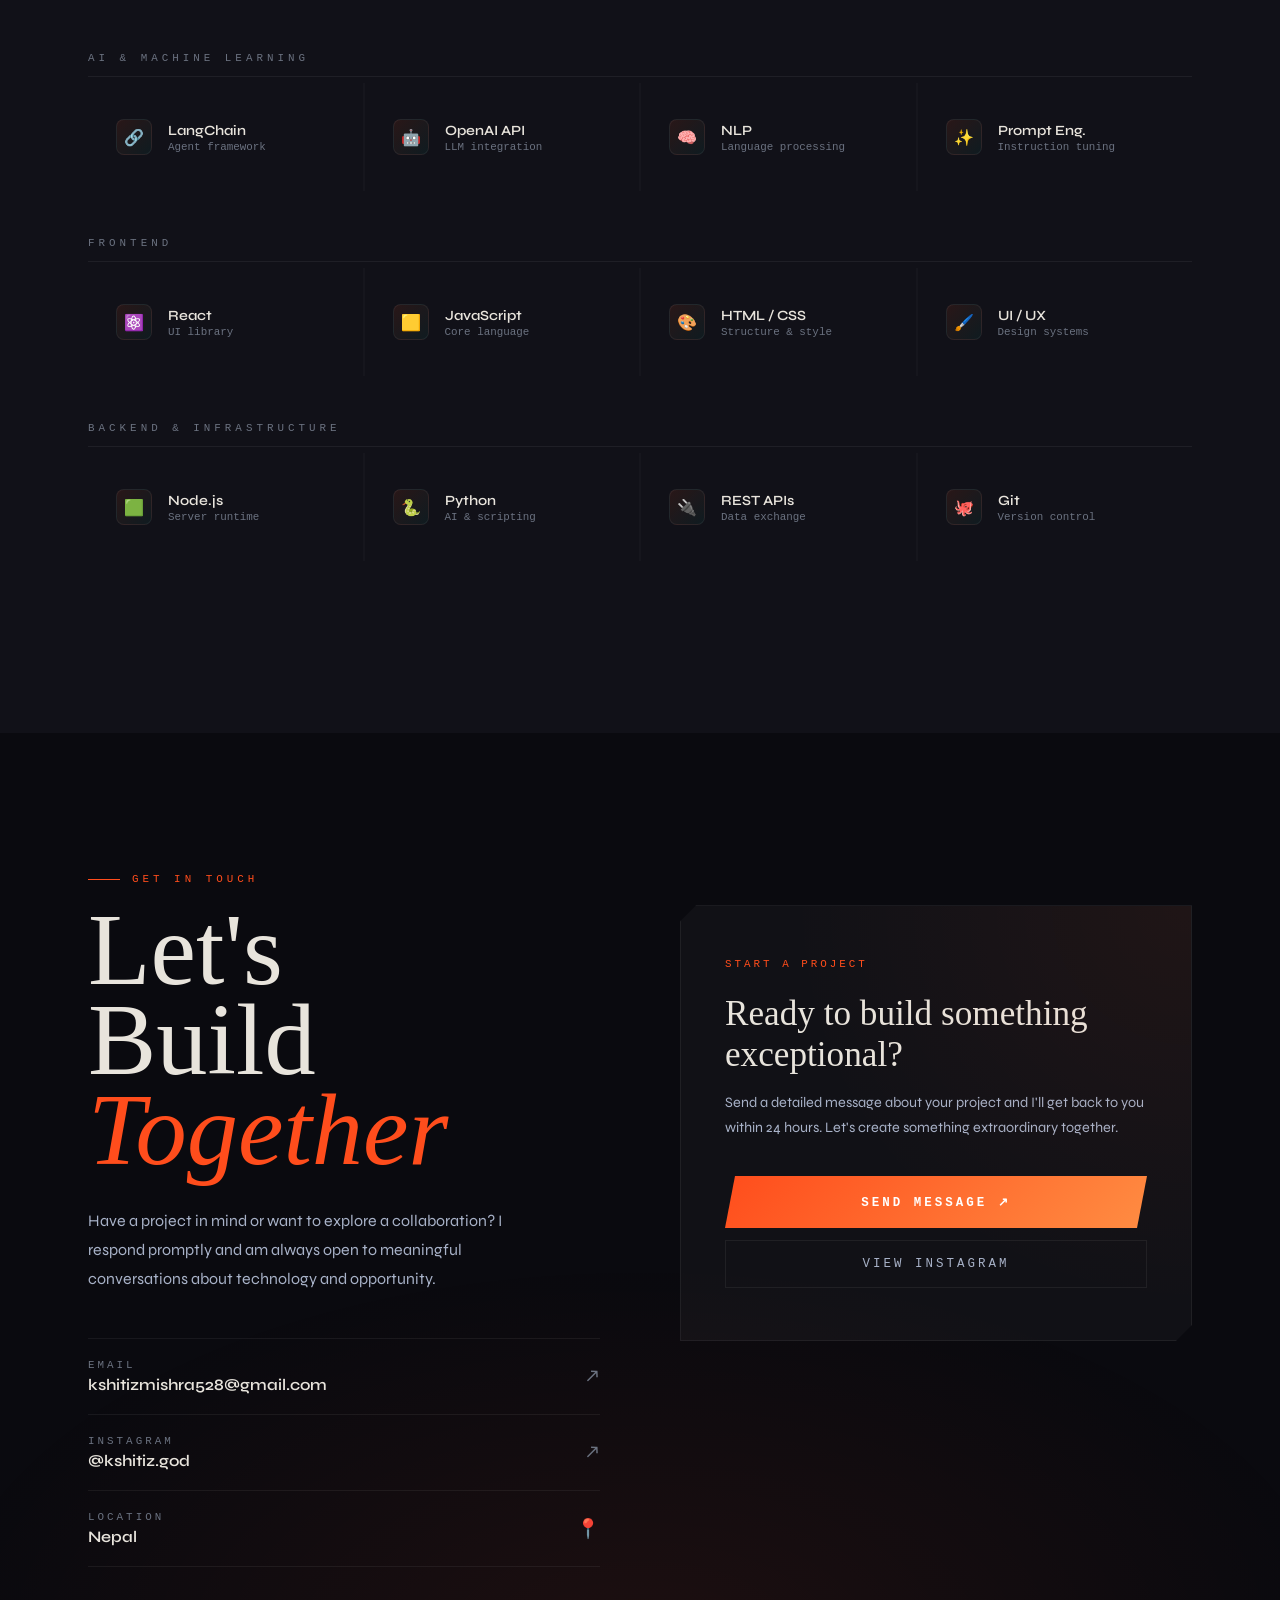
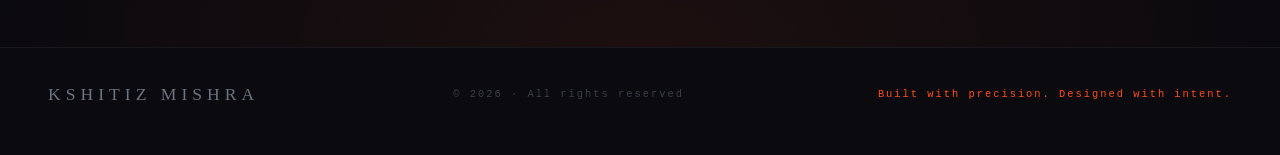
==== commit 3d12db02: "Add files via upload" ====
--- a/index.html
+++ b/index.html
@@ -604,4 +604,619 @@
 }
 .contact-links{display:flex;flex-direction:column;gap:0}
 .c-link{
-  display:flex;align-items:center;justify
+  display:flex;align-items:center;justify-content:space-between;
+  padding:20px 0;border-bottom:1px solid var(--border);
+  text-decoration:none;color:var(--text);
+  transition:padding-left .3s;cursor:none;
+}
+.c-link:first-child{border-top:1px solid var(--border)}
+.c-link:hover{padding-left:16px}
+.c-link:hover .c-link-arr{color:var(--ember)}
+.c-label{font-family:'JetBrains Mono',monospace;font-size:.68rem;letter-spacing:3px;color:var(--muted);margin-bottom:4px;text-transform:uppercase}
+.c-val{font-size:1rem;font-weight:600}
+.c-link-arr{color:var(--muted);font-size:1.2rem;transition:color .3s,transform .3s}
+.c-link:hover .c-link-arr{transform:translate(4px,-4px)}
+
+.contact-right{}
+.cta-card{
+  background:rgba(255,255,255,.03);
+  border:1px solid var(--border);
+  padding:52px 44px;
+  position:relative;overflow:hidden;
+  clip-path:polygon(16px 0%,100% 0%,100% calc(100% - 16px),calc(100% - 16px) 100%,0% 100%,0% 16px);
+}
+.cta-card::before{
+  content:'';position:absolute;inset:0;
+  background:radial-gradient(circle at 100% 0%,rgba(255,77,28,.06) 0%,transparent 60%);
+}
+.cta-card-tag{
+  font-family:'JetBrains Mono',monospace;
+  font-size:.68rem;letter-spacing:3px;color:var(--ember);
+  text-transform:uppercase;margin-bottom:24px;
+}
+.cta-card-h{
+  font-family:'Cormorant Garamond',serif;
+  font-size:2.2rem;font-weight:300;margin-bottom:16px;line-height:1.15;
+}
+.cta-card-p{font-size:.9rem;color:var(--silver);line-height:1.7;margin-bottom:36px}
+.cta-btn{
+  display:block;width:100%;padding:18px 32px;
+  background:linear-gradient(135deg,var(--ember),var(--ember2));
+  color:#fff;font-family:'JetBrains Mono',monospace;
+  font-size:.78rem;letter-spacing:3px;text-transform:uppercase;font-weight:700;
+  border:none;cursor:none;text-decoration:none;text-align:center;
+  clip-path:polygon(10px 0%,100% 0%,calc(100% - 10px) 100%,0% 100%);
+  position:relative;overflow:hidden;
+  transition:transform .2s,box-shadow .2s;
+  box-shadow:0 4px 24px rgba(255,77,28,.3);
+}
+.cta-btn:hover{transform:translateY(-3px);box-shadow:0 10px 40px rgba(255,77,28,.5)}
+.cta-btn-sec{
+  display:block;width:100%;padding:16px 32px;margin-top:12px;
+  background:transparent;
+  color:var(--silver);font-family:'JetBrains Mono',monospace;
+  font-size:.78rem;letter-spacing:3px;text-transform:uppercase;
+  border:1px solid var(--border);cursor:none;text-decoration:none;text-align:center;
+  transition:border-color .3s,color .3s;
+}
+.cta-btn-sec:hover{border-color:rgba(0,201,167,.3);color:var(--teal)}
+
+/* ════════════════════════════════
+   FOOTER
+════════════════════════════════ */
+footer{
+  position:relative;z-index:2;
+  border-top:1px solid var(--border);
+  padding:36px 48px;
+  display:flex;align-items:center;justify-content:space-between;
+  flex-wrap:wrap;gap:20px;
+}
+.f-logo{
+  font-family:'Cormorant Garamond',serif;
+  font-size:1.1rem;font-weight:300;letter-spacing:5px;color:var(--muted);
+}
+.f-copy{font-family:'JetBrains Mono',monospace;font-size:.65rem;letter-spacing:2px;color:rgba(107,114,128,.5)}
+.f-tag{
+  font-family:'JetBrains Mono',monospace;font-size:.65rem;
+  letter-spacing:2px;color:var(--ember);
+}
+
+/* ════════════════════════════════
+   REVEAL
+════════════════════════════════ */
+.rev{
+  opacity:0;transform:translateY(48px);
+  transition:opacity .9s cubic-bezier(.16,1,.3,1),transform .9s cubic-bezier(.16,1,.3,1);
+}
+.rev.d1{transition-delay:.1s}.rev.d2{transition-delay:.2s}
+.rev.d3{transition-delay:.3s}.rev.d4{transition-delay:.4s}
+.rev.on{opacity:1;transform:none}
+
+/* ════════════════════════════════
+   RESPONSIVE
+════════════════════════════════ */
+@media(max-width:900px){
+  nav{padding:18px 24px}
+  .nav-links{display:none}
+  .hero{padding:100px 24px 80px}
+  .hero-stats-float{display:none}
+  .wrap{padding:0 24px}
+  .about-layout{grid-template-columns:1fr;gap:56px}
+  .svc-grid{grid-template-columns:1fr}
+  .proj{grid-template-columns:56px 1fr;grid-template-rows:auto auto}
+  .proj-badge,.proj-arrow{display:none}
+  .stack-row{grid-template-columns:repeat(2,1fr)}
+  .contact-inner{grid-template-columns:1fr;gap:48px}
+  .hero-sub-row{flex-direction:column;gap:32px;align-items:flex-start}
+  .hero-badges{align-items:flex-start}
+  footer{padding:24px}
+}
+</style>
+</head>
+<body>
+
+<!-- PRELOADER -->
+<div id="loader">
+  <div class="loader-name">KSHITIZ MISHRA</div>
+  <div class="loader-bar-wrap"><div class="loader-bar"></div></div>
+  <div class="loader-pct" id="lp">0%</div>
+</div>
+
+<!-- CURSOR -->
+<div id="cur"></div>
+<div id="cur-trail"></div>
+
+<!-- CANVAS -->
+<canvas id="c"></canvas>
+<div class="grain"></div>
+
+<!-- NAV -->
+<nav id="nav">
+  <a href="#" class="nav-logo"><div class="nav-logo-dot"></div>KM</a>
+  <ul class="nav-links">
+    <li><a href="#about" data-n="01">About</a></li>
+    <li><a href="#services" data-n="02">Services</a></li>
+    <li><a href="#projects" data-n="03">Projects</a></li>
+    <li><a href="#stack" data-n="04">Stack</a></li>
+    <li><a href="#contact" data-n="05">Contact</a></li>
+  </ul>
+  <div class="nav-avail">Available for work</div>
+</nav>
+
+<!-- HERO -->
+<section class="hero">
+  <div class="hero-inner">
+    <div class="hero-eyebrow">
+      <div class="hero-eyebrow-line"></div>
+      AI Agent Developer &amp; Web Developer · Nepal
+    </div>
+    <h1 class="hero-title">
+      <span class="ht-1">Kshitiz</span>
+      <span class="ht-2">Mishra</span>
+    </h1>
+    <div class="hero-sub-row">
+      <p class="hero-desc">
+        Building <em>intelligent automation</em> systems and modern digital experiences that sit at the intersection of <em>language models</em>, agentic frameworks, and high-quality engineering.
+      </p>
+      <div class="hero-badges">
+        <div class="badge">AI Agents</div>
+        <div class="badge">LangChain</div>
+        <div class="badge">NLP</div>
+        <div class="badge">React · Node.js</div>
+      </div>
+    </div>
+    <div class="hero-cta-row">
+      <a href="#projects" class="cta-main">Explore Work</a>
+      <a href="#contact" class="cta-sec">Get In Touch</a>
+    </div>
+  </div>
+
+  <div class="hero-scroll-hint">
+    <span>Scroll</span>
+    <div class="scroll-rod"></div>
+  </div>
+
+  <div class="hero-stats-float">
+    <div class="hstat">
+      <div class="hstat-num" data-target="20">0<sup>+</sup></div>
+      <div class="hstat-lbl">Projects</div>
+    </div>
+    <div class="hstat">
+      <div class="hstat-num" data-target="15">0<sup>+</sup></div>
+      <div class="hstat-lbl">Clients</div>
+    </div>
+    <div class="hstat">
+      <div class="hstat-num" data-target="3">0<sup>+</sup></div>
+      <div class="hstat-lbl">Years Exp.</div>
+    </div>
+  </div>
+</section>
+
+<!-- MARQUEE -->
+<div class="marquee-wrap">
+  <div class="marquee-track" id="mq">
+    <span class="marquee-item">AI Agent Development</span>
+    <span class="marquee-item">LangChain Pipelines</span>
+    <span class="marquee-item">Web Development</span>
+    <span class="marquee-item">NLP Integration</span>
+    <span class="marquee-item">REST API Design</span>
+    <span class="marquee-item">React &amp; Node.js</span>
+    <span class="marquee-item">Python &amp; JavaScript</span>
+    <span class="marquee-item">UI / UX Design</span>
+    <span class="marquee-item">Prompt Engineering</span>
+    <span class="marquee-item">AI Agent Development</span>
+    <span class="marquee-item">LangChain Pipelines</span>
+    <span class="marquee-item">Web Development</span>
+    <span class="marquee-item">NLP Integration</span>
+    <span class="marquee-item">REST API Design</span>
+    <span class="marquee-item">React &amp; Node.js</span>
+    <span class="marquee-item">Python &amp; JavaScript</span>
+    <span class="marquee-item">UI / UX Design</span>
+    <span class="marquee-item">Prompt Engineering</span>
+  </div>
+</div>
+
+<!-- ABOUT -->
+<section id="about" class="s-pad">
+  <div class="wrap">
+    <div class="s-tag rev"><div class="s-tag-line"></div>Introduction</div>
+    <h2 class="s-heading rev">About <em>Me</em></h2>
+    <div class="about-layout">
+      <div class="about-text rev">
+        <p>Hello — I'm <strong>Kshitiz Mishra</strong>, an <strong>AI Agent Developer</strong> and <strong>Web Developer</strong> based in <em>Nepal</em>. I build intelligent automation systems and modern digital products that solve real problems with precision and craft.</p>
+        <p>My work lives at the intersection of <strong>language models</strong>, agentic frameworks, and high-quality web engineering. I focus on delivering systems that are not only powerful under the hood, but <strong>refined in experience</strong> and reliable in production.</p>
+        <p>I am committed to continuous learning, clean architecture, and creating solutions that last. Whether building an intelligent agent or a customer-facing product, I bring the same standard of craft to every line of code.</p>
+        <div class="tag-cloud">
+          <span class="tc">AI Agents</span><span class="tc">LangChain</span>
+          <span class="tc">JavaScript</span><span class="tc">React</span>
+          <span class="tc">Node.js</span><span class="tc">Python</span>
+          <span class="tc">REST APIs</span><span class="tc">NLP</span>
+          <span class="tc">UI / UX</span><span class="tc">Prompt Eng.</span>
+        </div>
+      </div>
+      <div class="about-right rev d2">
+        <div class="skill-bars">
+          <div class="sb-row">
+            <div class="sb-top"><span class="sb-name">AI Agent Development</span><span class="sb-pct">92%</span></div>
+            <div class="sb-track"><div class="sb-fill" data-w="92"></div></div>
+          </div>
+          <div class="sb-row">
+            <div class="sb-top"><span class="sb-name">Web Development</span><span class="sb-pct">88%</span></div>
+            <div class="sb-track"><div class="sb-fill" data-w="88"></div></div>
+          </div>
+          <div class="sb-row">
+            <div class="sb-top"><span class="sb-name">NLP &amp; LLM Integration</span><span class="sb-pct">85%</span></div>
+            <div class="sb-track"><div class="sb-fill" data-w="85"></div></div>
+          </div>
+          <div class="sb-row">
+            <div class="sb-top"><span class="sb-name">UI / UX Design</span><span class="sb-pct">78%</span></div>
+            <div class="sb-track"><div class="sb-fill" data-w="78"></div></div>
+          </div>
+          <div class="sb-row">
+            <div class="sb-top"><span class="sb-name">Python &amp; Scripting</span><span class="sb-pct">82%</span></div>
+            <div class="sb-track"><div class="sb-fill" data-w="82"></div></div>
+          </div>
+        </div>
+      </div>
+    </div>
+  </div>
+</section>
+
+<!-- SERVICES -->
+<section id="services" class="s-pad">
+  <div class="wrap">
+    <div class="s-tag rev"><div class="s-tag-line"></div>What I Do</div>
+    <h2 class="s-heading rev">My <em>Services</em></h2>
+    <div class="svc-grid">
+      <article class="svc rev">
+        <div class="svc-num">01</div>
+        <div class="svc-icon">⚙️</div>
+        <div class="svc-title">AI Agent Development</div>
+        <p class="svc-body">Custom intelligent agents built with LangChain, tool-use pipelines, and multi-step reasoning. From task automation to conversational interfaces — production-grade, every time.</p>
+        <div class="svc-arrow">↗</div>
+      </article>
+      <article class="svc rev d1">
+        <div class="svc-num">02</div>
+        <div class="svc-icon">🌐</div>
+        <div class="svc-title">Web Development</div>
+        <p class="svc-body">Responsive, performant websites and applications built with modern standards. Clean code, scalable architecture, and polished design that stands out.</p>
+        <div class="svc-arrow">↗</div>
+      </article>
+      <article class="svc rev d2">
+        <div class="svc-num">03</div>
+        <div class="svc-icon">🧠</div>
+        <div class="svc-title">NLP Integration</div>
+        <p class="svc-body">Integrating natural language processing into existing products — chatbots, document analysis, intent classification, semantic search. Seamlessly embedded, powerfully smart.</p>
+        <div class="svc-arrow">↗</div>
+      </article>
+      <article class="svc rev d3">
+        <div class="svc-num">04</div>
+        <div class="svc-icon">🔗</div>
+        <div class="svc-title">API &amp; Backend Systems</div>
+        <p class="svc-body">Robust REST API design and backend services using Node.js and Python. Reliable, well-documented, and architected to scale with your ambitions.</p>
+        <div class="svc-arrow">↗</div>
+      </article>
+    </div>
+  </div>
+</section>
+
+<!-- PROJECTS -->
+<section id="projects" class="s-pad">
+  <div class="wrap">
+    <div class="s-tag rev"><div class="s-tag-line"></div>Selected Work</div>
+    <h2 class="s-heading rev">Featured <em>Projects</em></h2>
+    <div class="proj-list">
+      <div class="proj rev">
+        <div class="proj-n">01</div>
+        <div class="proj-info">
+          <div class="proj-title">Zynora AI</div>
+          <div class="proj-desc">A powerful AI agent built with LangChain and advanced NLP pipelines. Zynora provides intelligent conversation, task automation, and data-driven insights in a production environment — showcasing cutting-edge agentic capabilities.</div>
+        </div>
+        <div class="proj-badge pb-flagship">Flagship</div>
+        <div class="proj-arrow">↗</div>
+      </div>
+      <div class="proj rev d1">
+        <div class="proj-n">02</div>
+        <div class="proj-info">
+          <div class="proj-title">Portfolio Platform</div>
+          <div class="proj-desc">A modern, animated portfolio with tab-based navigation, scroll-driven animations, and a premium design system. Built from scratch — zero dependencies, maximum craft.</div>
+        </div>
+        <div class="proj-badge pb-web">Web</div>
+        <div class="proj-arrow">↗</div>
+      </div>
+      <div class="proj rev d2">
+        <div class="proj-n">03</div>
+        <div class="proj-info">
+          <div class="proj-title">Weather Dashboard</div>
+          <div class="proj-desc">Real-time weather application aggregating data from multiple APIs. Features location-aware forecasts, dynamic UI states, progressive data loading, and full mobile responsiveness.</div>
+        </div>
+        <div class="proj-badge pb-api">API</div>
+        <div class="proj-arrow">↗</div>
+      </div>
+      <div class="proj rev d3">
+        <div class="proj-n">04</div>
+        <div class="proj-info">
+          <div class="proj-title">TaskManager Pro</div>
+          <div class="proj-desc">An AI-enhanced task management system with smart scheduling, priority inference, and productivity analytics. Built with React and Node.js, designed for deep focus.</div>
+        </div>
+        <div class="proj-badge pb-productivity">Productivity</div>
+        <div class="proj-arrow">↗</div>
+      </div>
+      <div class="proj rev d4">
+        <div class="proj-n">05</div>
+        <div class="proj-info">
+          <div class="proj-title">Business Landing Pages</div>
+          <div class="proj-desc">Conversion-focused landing pages for startups and enterprises. SEO-optimised, analytics-integrated, and engineered to perform under real traffic with measurable results.</div>
+        </div>
+        <div class="proj-badge pb-design">Design</div>
+        <div class="proj-arrow">↗</div>
+      </div>
+    </div>
+  </div>
+</section>
+
+<!-- STACK -->
+<section id="stack" class="s-pad">
+  <div class="wrap">
+    <div class="s-tag rev"><div class="s-tag-line"></div>Tools &amp; Technologies</div>
+    <h2 class="s-heading rev">Tech <em>Stack</em></h2>
+    <div class="stack-outer">
+      <div class="stack-cat rev">AI &amp; Machine Learning</div>
+      <div class="stack-row rev">
+        <div class="stack-cell"><div class="stack-glyph">🔗</div><div><div class="stack-nm">LangChain</div><div class="stack-sub">Agent framework</div></div></div>
+        <div class="stack-cell"><div class="stack-glyph">🤖</div><div><div class="stack-nm">OpenAI API</div><div class="stack-sub">LLM integration</div></div></div>
+        <div class="stack-cell"><div class="stack-glyph">🧠</div><div><div class="stack-nm">NLP</div><div class="stack-sub">Language processing</div></div></div>
+        <div class="stack-cell"><div class="stack-glyph">✨</div><div><div class="stack-nm">Prompt Eng.</div><div class="stack-sub">Instruction tuning</div></div></div>
+      </div>
+      <div class="stack-cat rev">Frontend</div>
+      <div class="stack-row rev">
+        <div class="stack-cell"><div class="stack-glyph">⚛️</div><div><div class="stack-nm">React</div><div class="stack-sub">UI library</div></div></div>
+        <div class="stack-cell"><div class="stack-glyph">🟨</div><div><div class="stack-nm">JavaScript</div><div class="stack-sub">Core language</div></div></div>
+        <div class="stack-cell"><div class="stack-glyph">🎨</div><div><div class="stack-nm">HTML / CSS</div><div class="stack-sub">Structure &amp; style</div></div></div>
+        <div class="stack-cell"><div class="stack-glyph">🖌️</div><div><div class="stack-nm">UI / UX</div><div class="stack-sub">Design systems</div></div></div>
+      </div>
+      <div class="stack-cat rev">Backend &amp; Infrastructure</div>
+      <div class="stack-row rev">
+        <div class="stack-cell"><div class="stack-glyph">🟩</div><div><div class="stack-nm">Node.js</div><div class="stack-sub">Server runtime</div></div></div>
+        <div class="stack-cell"><div class="stack-glyph">🐍</div><div><div class="stack-nm">Python</div><div class="stack-sub">AI &amp; scripting</div></div></div>
+        <div class="stack-cell"><div class="stack-glyph">🔌</div><div><div class="stack-nm">REST APIs</div><div class="stack-sub">Data exchange</div></div></div>
+        <div class="stack-cell"><div class="stack-glyph">🐙</div><div><div class="stack-nm">Git</div><div class="stack-sub">Version control</div></div></div>
+      </div>
+    </div>
+  </div>
+</section>
+
+<!-- CONTACT -->
+<section id="contact" class="s-pad">
+  <div class="wrap">
+    <div class="s-tag rev"><div class="s-tag-line"></div>Get In Touch</div>
+    <div class="contact-inner">
+      <div class="contact-left rev">
+        <div class="contact-big">Let's<br>Build<br><em>Together</em></div>
+        <p class="contact-body">Have a project in mind or want to explore a collaboration? I respond promptly and am always open to meaningful conversations about technology and opportunity.</p>
+        <div class="contact-links">
+          <a href="mailto:kshitizmishra528@gmail.com" class="c-link">
+            <div><div class="c-label">Email</div><div class="c-val">kshitizmishra528@gmail.com</div></div>
+            <div class="c-link-arr">↗</div>
+          </a>
+          <a href="https://instagram.com/kshitiz.god" target="_blank" class="c-link">
+            <div><div class="c-label">Instagram</div><div class="c-val">@kshitiz.god</div></div>
+            <div class="c-link-arr">↗</div>
+          </a>
+          <a href="#" class="c-link">
+            <div><div class="c-label">Location</div><div class="c-val">Nepal</div></div>
+            <div class="c-link-arr">📍</div>
+          </a>
+        </div>
+      </div>
+      <div class="contact-right rev d2">
+        <div class="cta-card">
+          <div class="cta-card-tag">Start a Project</div>
+          <div class="cta-card-h">Ready to build something exceptional?</div>
+          <p class="cta-card-p">Send a detailed message about your project and I'll get back to you within 24 hours. Let's create something extraordinary together.</p>
+          <a href="mailto:kshitizmishra528@gmail.com?subject=Project%20Inquiry%20—%20Portfolio&body=Hello%20Kshitiz%2C%0A%0AI%20came%20across%20your%20portfolio%20and%20I%27d%20love%20to%20discuss%20a%20project%20with%20you.%0A%0AProject%20Overview%3A%0A%0ABudget%20Range%3A%0A%0ATimeline%3A" class="cta-btn">Send Message ↗</a>
+          <a href="https://instagram.com/kshitiz.god" target="_blank" class="cta-btn-sec">View Instagram</a>
+        </div>
+      </div>
+    </div>
+  </div>
+</section>
+
+<!-- FOOTER -->
+<footer>
+  <div class="f-logo">KSHITIZ MISHRA</div>
+  <div class="f-copy">© <span id="yr"></span> · All rights reserved</div>
+  <div class="f-tag">Built with precision. Designed with intent.</div>
+</footer>
+
+<script>
+'use strict';
+
+/* ── Loader ── */
+const loader = document.getElementById('loader');
+const lp = document.getElementById('lp');
+let pct = 0;
+const lpInt = setInterval(() => {
+  pct = Math.min(pct + Math.random() * 18 + 4, 100);
+  lp.textContent = Math.floor(pct) + '%';
+  if (pct >= 100) {
+    clearInterval(lpInt);
+    setTimeout(() => { loader.classList.add('gone'); }, 300);
+  }
+}, 80);
+
+/* ── Year ── */
+document.getElementById('yr').textContent = new Date().getFullYear();
+
+/* ── Cursor ── */
+const cur = document.getElementById('cur');
+const trail = document.getElementById('cur-trail');
+let mx = 0, my = 0, tx = 0, ty = 0;
+document.addEventListener('mousemove', e => {
+  mx = e.clientX; my = e.clientY;
+  cur.style.left = mx + 'px'; cur.style.top = my + 'px';
+});
+(function animTrail() {
+  tx += (mx - tx) * 0.1; ty += (my - ty) * 0.1;
+  trail.style.left = tx + 'px'; trail.style.top = ty + 'px';
+  requestAnimationFrame(animTrail);
+})();
+document.querySelectorAll('a,button,.svc,.proj,.stack-cell,.tc,.badge').forEach(el => {
+  el.addEventListener('mouseenter', () => document.body.classList.add('hovering'));
+  el.addEventListener('mouseleave', () => document.body.classList.remove('hovering'));
+});
+
+/* ── Nav scroll ── */
+const nav = document.getElementById('nav');
+window.addEventListener('scroll', () => {
+  nav.classList.toggle('scrolled', window.scrollY > 40);
+});
+
+/* ── Canvas — Fluid Plasma + Particles ── */
+const canvas = document.getElementById('c');
+const ctx = canvas.getContext('2d');
+let W, H;
+function resize() { W = canvas.width = window.innerWidth; H = canvas.height = window.innerHeight; }
+resize(); window.addEventListener('resize', resize);
+
+// Particles
+const PARTS = 80;
+const parts = Array.from({length: PARTS}, () => ({
+  x: Math.random() * 1000, y: Math.random() * 1000,
+  vx: (Math.random() - .5) * .4, vy: (Math.random() - .5) * .4,
+  r: Math.random() * 120 + 30,
+  hue: Math.random() > .5 ? 15 : 174, // ember or teal
+  alpha: Math.random() * .05 + .01,
+  speed: Math.random() * .3 + .05
+}));
+
+// Stars
+const STARS = 180;
+const stars = Array.from({length: STARS}, () => ({
+  x: Math.random() * 1920, y: Math.random() * 1080,
+  r: Math.random() * 1.1 + .2,
+  a: Math.random() * .5 + .1,
+  tw: Math.random() * Math.PI * 2,
+  ts: Math.random() * .015 + .003,
+  vy: Math.random() * .2 + .03,
+}));
+
+// Mouse-reactive blob
+let blobX = 600, blobY = 400;
+document.addEventListener('mousemove', e => { blobX = e.clientX; blobY = e.clientY; });
+
+let tick = 0;
+function draw() {
+  tick++;
+  ctx.clearRect(0, 0, W, H);
+
+  // Deep bg
+  ctx.fillStyle = '#0a0a0f';
+  ctx.fillRect(0, 0, W, H);
+
+  // Radial base — deep ember center
+  const rg = ctx.createRadialGradient(W * .5, H * .85, 0, W * .5, H * .85, W * .8);
+  rg.addColorStop(0, 'rgba(255,77,28,0.06)');
+  rg.addColorStop(.5, 'rgba(255,77,28,0.02)');
+  rg.addColorStop(1, 'rgba(0,0,0,0)');
+  ctx.fillStyle = rg; ctx.fillRect(0, 0, W, H);
+
+  // Plasma blobs
+  parts.forEach(p => {
+    p.x += p.vx; p.y += p.vy;
+    if (p.x < -p.r * 2) p.x = W + p.r;
+    if (p.x > W + p.r) p.x = -p.r;
+    if (p.y < -p.r * 2) p.y = H + p.r;
+    if (p.y > H + p.r) p.y = -p.r;
+    const g = ctx.createRadialGradient(p.x, p.y, 0, p.x, p.y, p.r);
+    const s = .5 + .5 * Math.sin(tick * .008 + p.x * .01);
+    g.addColorStop(0, `hsla(${p.hue},90%,55%,${p.alpha * (1 + s * .5)})`);
+    g.addColorStop(1, `hsla(${p.hue},90%,55%,0)`);
+    ctx.fillStyle = g;
+    ctx.beginPath(); ctx.arc(p.x, p.y, p.r, 0, Math.PI * 2); ctx.fill();
+  });
+
+  // Mouse-follow glow
+  const mg = ctx.createRadialGradient(blobX, blobY, 0, blobX, blobY, 280);
+  mg.addColorStop(0, 'rgba(255,77,28,0.05)');
+  mg.addColorStop(1, 'rgba(255,77,28,0)');
+  ctx.fillStyle = mg; ctx.fillRect(0, 0, W, H);
+
+  // Horizontal scan line
+  const scanY = ((tick * .4) % H);
+  const sg = ctx.createLinearGradient(0, scanY - 40, 0, scanY + 40);
+  sg.addColorStop(0, 'rgba(255,77,28,0)');
+  sg.addColorStop(.5, 'rgba(255,77,28,0.015)');
+  sg.addColorStop(1, 'rgba(255,77,28,0)');
+  ctx.fillStyle = sg; ctx.fillRect(0, scanY - 40, W, 80);
+
+  // Stars
+  stars.forEach(s => {
+    s.y -= s.vy;
+    if (s.y < -2) { s.y = H + 2; s.x = Math.random() * W; }
+    s.tw += s.ts;
+    const a = s.a * (.6 + .4 * Math.sin(s.tw));
+    ctx.beginPath(); ctx.arc(s.x, s.y, s.r, 0, Math.PI * 2);
+    ctx.fillStyle = `rgba(255,255,255,${a})`; ctx.fill();
+  });
+
+  // Vignette
+  const vg = ctx.createRadialGradient(W / 2, H / 2, H * .2, W / 2, H / 2, H * .85);
+  vg.addColorStop(0, 'rgba(0,0,0,0)');
+  vg.addColorStop(1, 'rgba(0,0,0,0.65)');
+  ctx.fillStyle = vg; ctx.fillRect(0, 0, W, H);
+
+  requestAnimationFrame(draw);
+}
+draw();
+
+/* ── Reveal on scroll ── */
+const revEls = document.querySelectorAll('.rev');
+const revObs = new IntersectionObserver(entries => {
+  entries.forEach(e => { if (e.isIntersecting) { e.target.classList.add('on'); revObs.unobserve(e.target); } });
+}, { threshold: 0.08, rootMargin: '0px 0px -48px 0px' });
+revEls.forEach(el => revObs.observe(el));
+
+/* ── Skill bars ── */
+const sbObs = new IntersectionObserver(entries => {
+  entries.forEach(e => {
+    if (e.isIntersecting) {
+      e.target.querySelectorAll('.sb-fill').forEach(f => {
+        f.style.width = f.dataset.w + '%';
+        setTimeout(() => f.classList.add('active'), 1200);
+      });
+      sbObs.unobserve(e.target);
+    }
+  });
+}, { threshold: 0.4 });
+document.querySelectorAll('.about-right').forEach(el => sbObs.observe(el));
+
+/* ── Counters ── */
+function countUp(el, target) {
+  const dur = 2000, s = performance.now();
+  (function step(now) {
+    const t = Math.min((now - s) / dur, 1);
+    const e = 1 - Math.pow(1 - t, 4);
+    el.childNodes[0].textContent = Math.floor(e * target);
+    if (t < 1) requestAnimationFrame(step);
+    else el.childNodes[0].textContent = target;
+  })(s);
+}
+const cntObs = new IntersectionObserver(entries => {
+  if (entries[0].isIntersecting) {
+    document.querySelectorAll('.hstat-num').forEach(el => {
+      countUp(el, parseInt(el.dataset.target));
+    });
+    cntObs.disconnect();
+  }
+}, { threshold: 0.5 });
+const hs = document.querySelector('.hero-stats-float');
+if (hs) cntObs.observe(hs);
+else {
+  setTimeout(() => {
+    document.querySelectorAll('.hstat-num').forEach(el => countUp(el, parseInt(el.dataset.target)));
+  }, 1800);
+}
+</script>
+</body>
+</html>
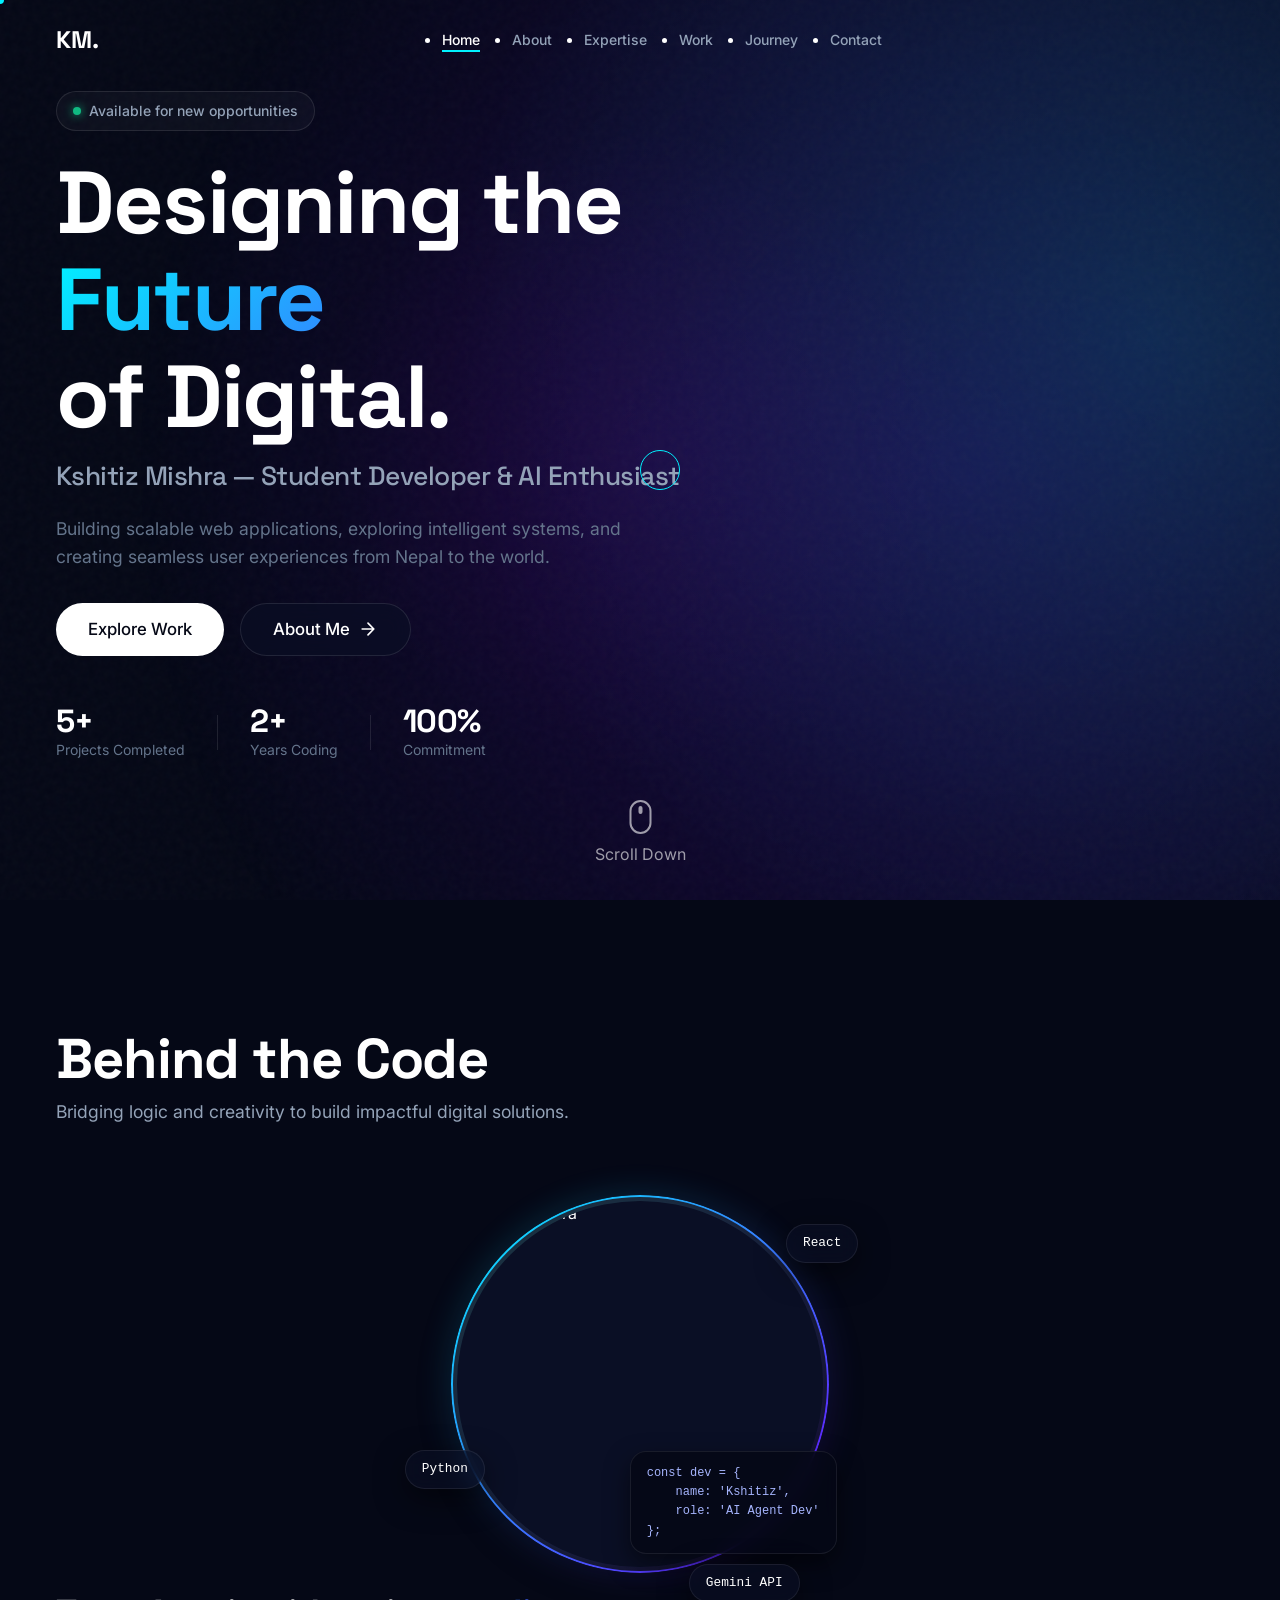
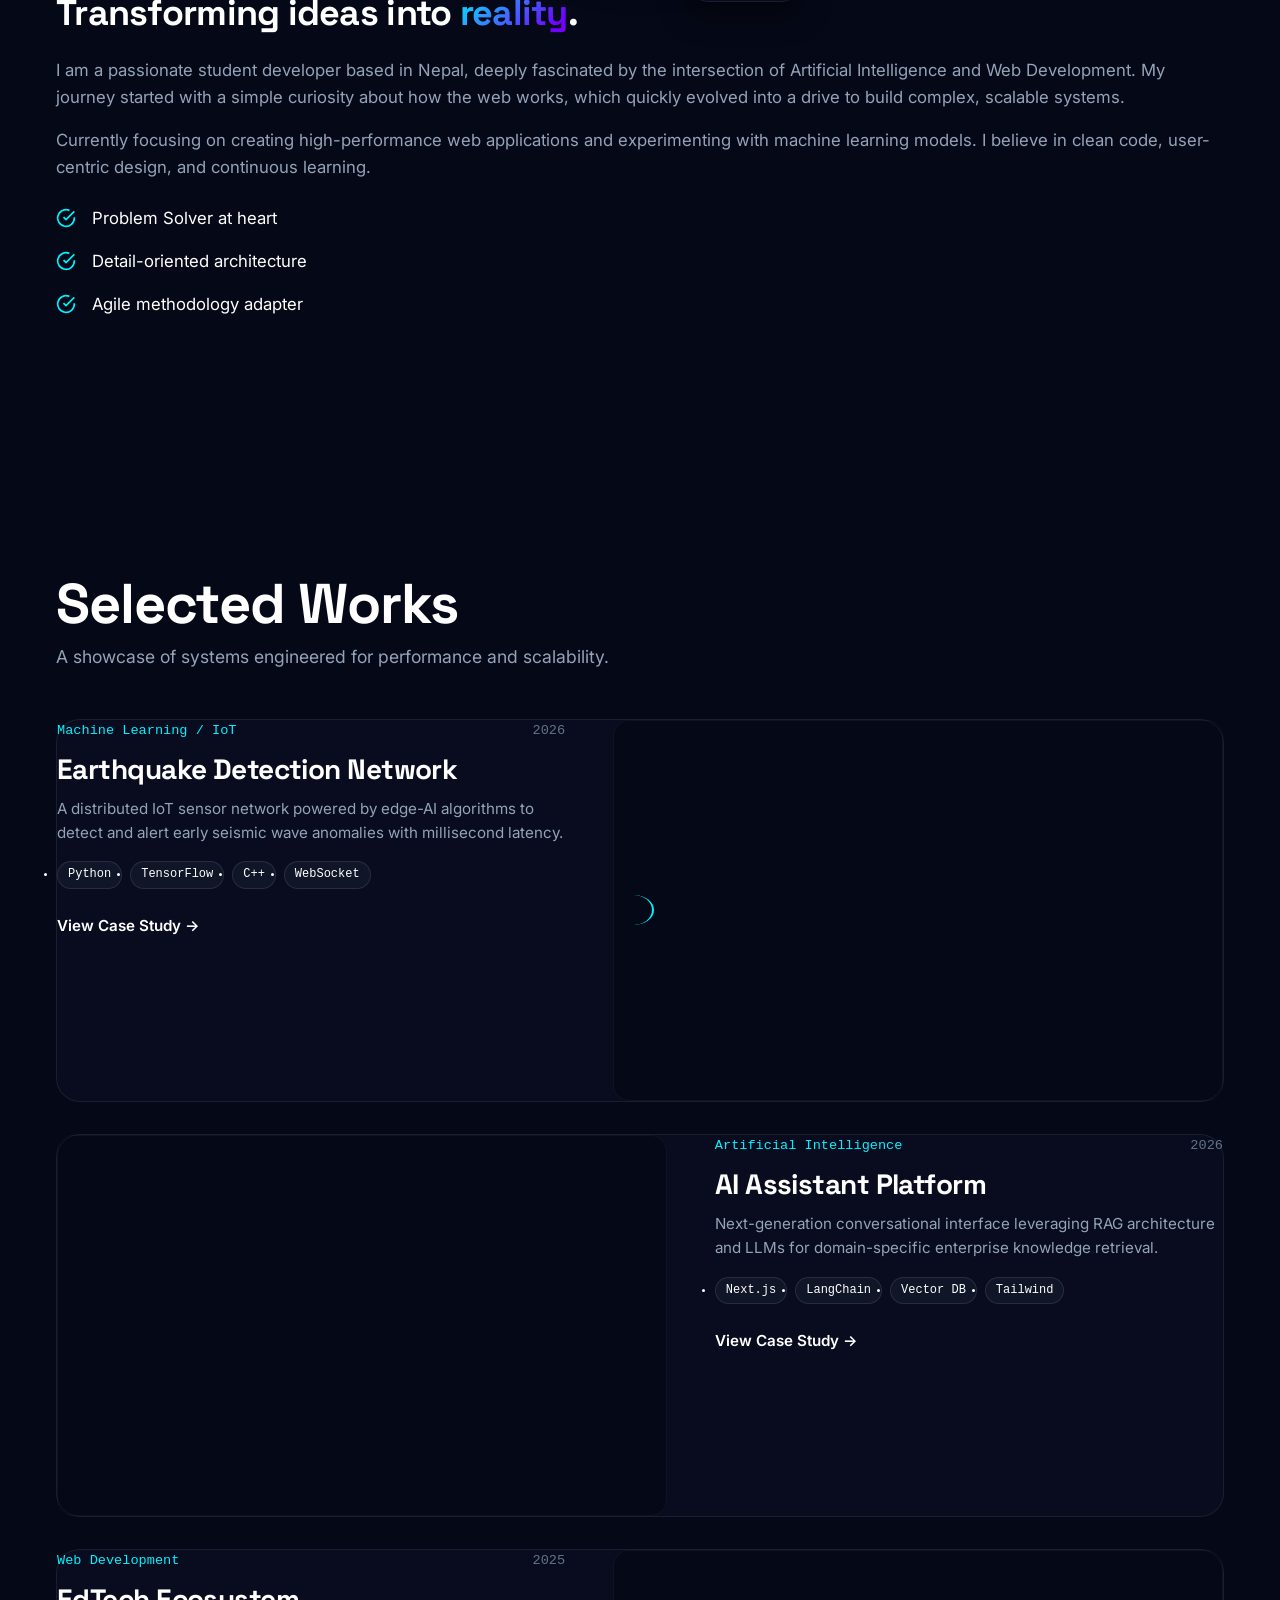
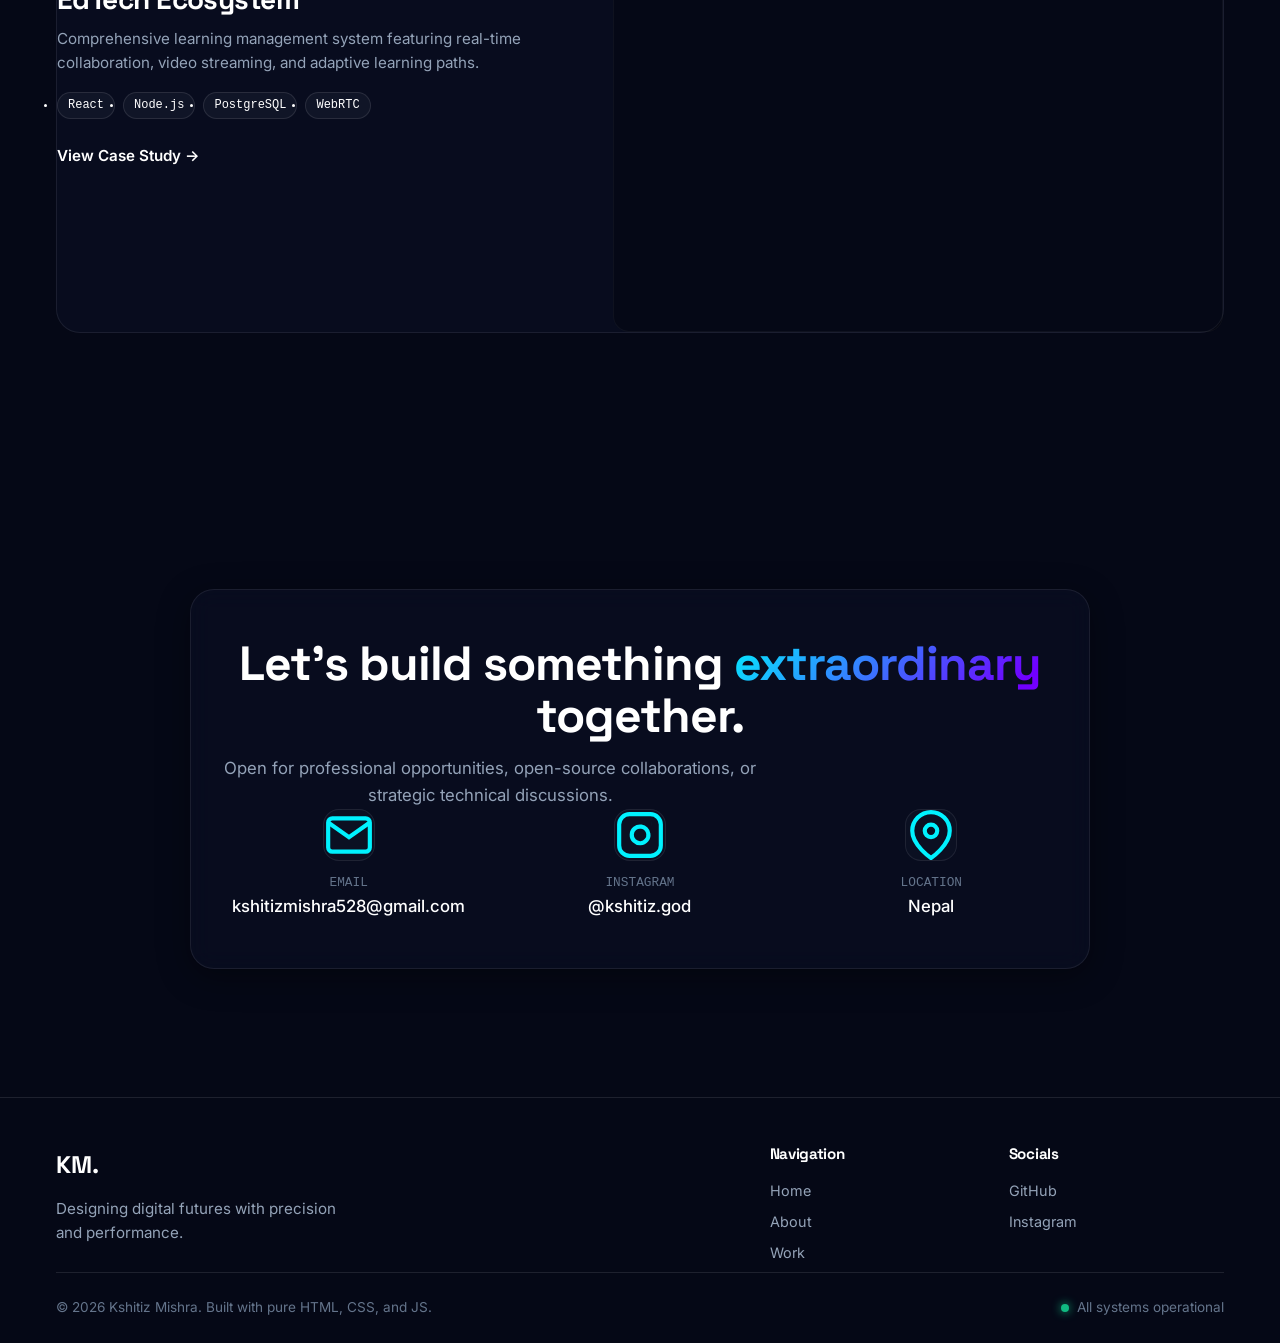
==== commit 19376b19: "Add files via upload" ====
--- a/index.html
+++ b/index.html
@@ -1,1222 +1,344 @@
 <!DOCTYPE html>
-<html lang="en">
+<html lang="en" class="scroll-smooth">
 <head>
-<meta charset="UTF-8"/>
-<meta name="viewport" content="width=device-width, initial-scale=1.0"/>
-<title>Kshitiz Mishra — AI Agent & Web Developer</title>
-<link rel="preconnect" href="https://fonts.googleapis.com"/>
-<link href="https://fonts.googleapis.com/css2?family=Cormorant+Garamond:ital,wght@0,300;0,400;0,600;1,300;1,400&family=Syne:wght@400;500;600;700;800&family=JetBrains+Mono:wght@300;400;500&display=swap" rel="stylesheet"/>
-<style>
-*,*::before,*::after{margin:0;padding:0;box-sizing:border-box}
-:root{
-  --ink:#0a0a0f;
-  --ink2:#111118;
-  --paper:#f5f0e8;
-  --cream:#ede8dc;
-  --ember:#ff4d1c;
-  --ember2:#ff8c42;
-  --teal:#00c9a7;
-  --violet:#6e3ff3;
-  --gold:#c9a84c;
-  --silver:#a8b2c8;
-  --text:#e8e4dc;
-  --muted:#6b7280;
-  --border:rgba(255,255,255,0.06);
-  --glow-ember:rgba(255,77,28,0.3);
-  --glow-teal:rgba(0,201,167,0.3);
-}
-html{scroll-behavior:smooth;overflow-x:hidden}
-body{
-  background:var(--ink);
-  color:var(--text);
-  font-family:'Syne',sans-serif;
-  overflow-x:hidden;
-  cursor:none;
-}
-
-/* ════════════════════════════════
-   CURSOR
-════════════════════════════════ */
-#cur{
-  width:8px;height:8px;
-  background:var(--ember);
-  border-radius:50%;
-  position:fixed;z-index:9999;
-  pointer-events:none;
-  transform:translate(-50%,-50%);
-  transition:width .2s,height .2s;
-  mix-blend-mode:screen;
-}
-#cur-trail{
-  width:44px;height:44px;
-  border:1.5px solid rgba(255,77,28,.35);
-  border-radius:50%;
-  position:fixed;z-index:9998;
-  pointer-events:none;
-  transform:translate(-50%,-50%);
-  transition:transform .08s linear,border-color .3s;
-}
-.hovering #cur{width:18px;height:18px;background:var(--teal)}
-.hovering #cur-trail{border-color:rgba(0,201,167,.5);width:60px;height:60px}
-
-/* ════════════════════════════════
-   CANVAS
-════════════════════════════════ */
-#c{position:fixed;inset:0;z-index:0;pointer-events:none}
-
-/* ════════════════════════════════
-   NOISE + GRAIN
-════════════════════════════════ */
-.grain{
-  position:fixed;inset:0;z-index:1;pointer-events:none;
-  opacity:.055;
-  background-image:url("data:image/svg+xml,%3Csvg xmlns='http://www.w3.org/2000/svg' width='300' height='300'%3E%3Cfilter id='n'%3E%3CfeTurbulence type='fractalNoise' baseFrequency='0.75' numOctaves='4' stitchTiles='stitch'/%3E%3C/filter%3E%3Crect width='300' height='300' filter='url(%23n)'/%3E%3C/svg%3E");
-  animation:grainAnim 0.8s steps(2) infinite;
-}
-@keyframes grainAnim{
-  0%{transform:translate(0,0)}20%{transform:translate(-2px,2px)}
-  40%{transform:translate(2px,-1px)}60%{transform:translate(-1px,3px)}
-  80%{transform:translate(3px,-2px)}100%{transform:translate(-1px,1px)}
-}
-
-/* ════════════════════════════════
-   PRELOADER
-════════════════════════════════ */
-#loader{
-  position:fixed;inset:0;z-index:9000;
-  background:var(--ink);
-  display:flex;align-items:center;justify-content:center;
-  flex-direction:column;gap:32px;
-  transition:opacity .6s ease,visibility .6s ease;
-}
-#loader.gone{opacity:0;visibility:hidden}
-.loader-name{
-  font-family:'Cormorant Garamond',serif;
-  font-size:clamp(2rem,6vw,4.5rem);
-  font-weight:300;letter-spacing:8px;
-  color:var(--text);
-  opacity:0;animation:loaderFade .8s .2s forwards;
-}
-.loader-bar-wrap{
-  width:200px;height:1px;background:rgba(255,255,255,.1);
-  overflow:hidden;
-  opacity:0;animation:loaderFade .5s .5s forwards;
-}
-.loader-bar{
-  height:100%;
-  background:linear-gradient(90deg,var(--ember),var(--teal));
-  width:0;animation:loadProgress 2s .6s cubic-bezier(.4,0,.2,1) forwards;
-}
-.loader-pct{
-  font-family:'JetBrains Mono',monospace;
-  font-size:.75rem;letter-spacing:3px;color:var(--ember);
-  opacity:0;animation:loaderFade .5s .5s forwards;
-}
-@keyframes loaderFade{to{opacity:1}}
-@keyframes loadProgress{to{width:100%}}
-
-/* ════════════════════════════════
-   NAV
-════════════════════════════════ */
-nav{
-  position:fixed;top:0;left:0;right:0;z-index:500;
-  padding:24px 48px;
-  display:flex;align-items:center;justify-content:space-between;
-  mix-blend-mode:normal;
-}
-nav::before{
-  content:'';position:absolute;inset:0;
-  background:rgba(10,10,15,.6);
-  backdrop-filter:blur(24px);
-  border-bottom:1px solid var(--border);
-  opacity:0;transition:opacity .4s;
-}
-nav.scrolled::before{opacity:1}
-.nav-logo{
-  font-family:'Cormorant Garamond',serif;
-  font-size:1.5rem;font-weight:300;letter-spacing:4px;
-  color:var(--text);text-decoration:none;
-  position:relative;z-index:1;
-  display:flex;align-items:center;gap:10px;
-}
-.nav-logo-dot{
-  width:6px;height:6px;border-radius:50%;
-  background:var(--ember);
-  box-shadow:0 0 8px var(--ember);
-  animation:dotPulse 2s ease-in-out infinite;
-}
-@keyframes dotPulse{0%,100%{box-shadow:0 0 6px var(--ember)}50%{box-shadow:0 0 18px var(--ember),0 0 36px rgba(255,77,28,.3)}}
-.nav-links{display:flex;gap:36px;list-style:none;position:relative;z-index:1}
-.nav-links a{
-  font-size:.72rem;letter-spacing:2.5px;text-transform:uppercase;
-  color:var(--silver);text-decoration:none;
-  font-family:'JetBrains Mono',monospace;
-  position:relative;transition:color .3s;
-}
-.nav-links a::before{
-  content:attr(data-n);
-  position:absolute;bottom:-18px;left:50%;transform:translateX(-50%);
-  font-size:.55rem;color:var(--ember);opacity:0;
-  transition:opacity .3s;
-}
-.nav-links a:hover{color:var(--text)}
-.nav-links a:hover::before{opacity:1}
-.nav-avail{
-  font-family:'JetBrains Mono',monospace;
-  font-size:.7rem;letter-spacing:2px;
-  color:var(--teal);
-  display:flex;align-items:center;gap:8px;
-  position:relative;z-index:1;
-}
-.nav-avail::before{
-  content:'';width:6px;height:6px;border-radius:50%;
-  background:var(--teal);
-  box-shadow:0 0 8px var(--teal);
-  animation:dotPulse 2s ease-in-out infinite;
-}
-
-/* ════════════════════════════════
-   HERO
-════════════════════════════════ */
-.hero{
-  min-height:100vh;
-  display:grid;place-items:center;
-  position:relative;z-index:2;
-  padding:100px 48px 80px;
-  overflow:hidden;
-}
-.hero-inner{max-width:1200px;width:100%}
-
-.hero-eyebrow{
-  font-family:'JetBrains Mono',monospace;
-  font-size:.72rem;letter-spacing:5px;
-  color:var(--ember);text-transform:uppercase;
-  display:flex;align-items:center;gap:16px;
-  margin-bottom:32px;
-  opacity:0;animation:riseUp .9s .3s cubic-bezier(.16,1,.3,1) forwards;
-}
-.hero-eyebrow-line{
-  width:48px;height:1px;
-  background:linear-gradient(90deg,var(--ember),transparent);
-}
-
-.hero-title{
-  font-family:'Cormorant Garamond',serif;
-  font-size:clamp(5rem,13vw,12rem);
-  line-height:.87;
-  font-weight:300;
-  letter-spacing:-3px;
-  position:relative;
-}
-.ht-1{
-  display:block;color:var(--text);
-  opacity:0;animation:riseUp .9s .5s cubic-bezier(.16,1,.3,1) forwards;
-}
-.ht-2{
-  display:block;
-  font-style:italic;
-  background:linear-gradient(105deg,var(--ember) 0%,var(--ember2) 35%,var(--gold) 65%,var(--ember) 100%);
-  background-size:300%;
-  -webkit-background-clip:text;-webkit-text-fill-color:transparent;
-  animation:riseUp .9s .65s cubic-bezier(.16,1,.3,1) forwards, shimmer 5s linear infinite 1.5s;
-  opacity:0;
-}
-@keyframes shimmer{0%{background-position:0%}100%{background-position:300%}}
-
-.hero-sub-row{
-  display:flex;align-items:flex-end;justify-content:space-between;
-  margin-top:48px;
-  opacity:0;animation:riseUp .9s .85s cubic-bezier(.16,1,.3,1) forwards;
-}
-.hero-desc{
-  font-family:'Syne',sans-serif;
-  font-size:1.05rem;color:var(--silver);
-  line-height:1.75;max-width:440px;font-weight:400;
-}
-.hero-desc em{color:var(--text);font-style:normal;font-weight:500}
-
-.hero-badges{display:flex;flex-direction:column;gap:10px;align-items:flex-end}
-.badge{
-  padding:7px 20px;
-  border:1px solid rgba(255,77,28,.2);
-  color:rgba(255,77,28,.8);
-  font-family:'JetBrains Mono',monospace;
-  font-size:.68rem;letter-spacing:2px;text-transform:uppercase;
-  background:rgba(255,77,28,.04);
-  clip-path:polygon(8px 0%,100% 0%,100% 100%,0% 100%,0% 8px);
-  transition:background .3s,border-color .3s;
-}
-.badge:hover{background:rgba(255,77,28,.1);border-color:rgba(255,77,28,.5)}
-
-.hero-cta-row{
-  display:flex;align-items:center;gap:24px;margin-top:56px;
-  opacity:0;animation:riseUp .9s 1.05s cubic-bezier(.16,1,.3,1) forwards;
-}
-.cta-main{
-  padding:16px 44px;
-  background:linear-gradient(135deg,var(--ember),var(--ember2));
-  color:#fff;font-weight:700;font-size:.8rem;
-  letter-spacing:3px;text-transform:uppercase;
-  border:none;cursor:none;text-decoration:none;
-  clip-path:polygon(12px 0%,100% 0%,calc(100% - 12px) 100%,0% 100%);
-  position:relative;overflow:hidden;
-  transition:transform .2s,box-shadow .2s;
-  box-shadow:0 4px 32px rgba(255,77,28,.35);
-  font-family:'JetBrains Mono',monospace;
-}
-.cta-main::before{
-  content:'';position:absolute;inset:0;
-  background:linear-gradient(135deg,rgba(255,255,255,.15),transparent);
-  transform:translateX(-100%);transition:transform .4s;
-}
-.cta-main:hover{transform:translateY(-3px);box-shadow:0 12px 48px rgba(255,77,28,.5)}
-.cta-main:hover::before{transform:translateX(0)}
-
-.cta-sec{
-  color:var(--silver);font-size:.78rem;letter-spacing:2px;
-  text-transform:uppercase;text-decoration:none;
-  font-family:'JetBrains Mono',monospace;
-  display:flex;align-items:center;gap:10px;
-  transition:color .3s,gap .3s;
-}
-.cta-sec::after{content:'→';transition:transform .3s}
-.cta-sec:hover{color:var(--text);gap:16px}
-.cta-sec:hover::after{transform:translateX(4px)}
-
-.hero-scroll-hint{
-  position:absolute;bottom:40px;left:48px;
-  display:flex;flex-direction:column;align-items:center;gap:12px;
-  font-family:'JetBrains Mono',monospace;font-size:.6rem;
-  letter-spacing:3px;text-transform:uppercase;color:var(--muted);
-  opacity:0;animation:riseUp .9s 1.4s both;
-}
-.scroll-rod{
-  width:1px;height:56px;
-  background:linear-gradient(to bottom,var(--ember),transparent);
-  animation:rodPulse 2.5s ease-in-out infinite;
-}
-@keyframes rodPulse{0%,100%{scaleY(1);opacity:.4}50%{opacity:1}}
-
-.hero-stats-float{
-  position:absolute;right:48px;bottom:60px;
-  display:flex;flex-direction:column;gap:32px;
-  opacity:0;animation:riseUp .9s 1.2s both;
-}
-.hstat{text-align:right}
-.hstat-num{
-  font-family:'Cormorant Garamond',serif;
-  font-size:3.5rem;font-weight:300;line-height:1;
-  color:var(--text);
-}
-.hstat-num sup{font-size:1.2rem;color:var(--ember);vertical-align:super}
-.hstat-lbl{
-  font-family:'JetBrains Mono',monospace;
-  font-size:.6rem;letter-spacing:3px;color:var(--muted);text-transform:uppercase;
-}
-
-@keyframes riseUp{
-  from{opacity:0;transform:translateY(40px)}
-  to{opacity:1;transform:none}
-}
-
-/* ════════════════════════════════
-   MARQUEE
-════════════════════════════════ */
-.marquee-wrap{
-  position:relative;z-index:2;
-  padding:20px 0;
-  border-top:1px solid var(--border);
-  border-bottom:1px solid var(--border);
-  overflow:hidden;
-  background:rgba(255,77,28,.03);
-}
-.marquee-track{
-  display:flex;gap:0;
-  animation:marqueeRoll 28s linear infinite;
-  white-space:nowrap;width:max-content;
-}
-.marquee-wrap:hover .marquee-track{animation-play-state:paused}
-.marquee-item{
-  font-family:'Cormorant Garamond',serif;
-  font-size:1.1rem;font-style:italic;font-weight:300;
-  color:var(--silver);letter-spacing:2px;
-  padding:0 40px;
-  display:flex;align-items:center;gap:40px;
-}
-.marquee-item::after{
-  content:'✦';color:var(--ember);font-size:.8rem;font-style:normal;
-}
-@keyframes marqueeRoll{from{transform:translateX(0)}to{transform:translateX(-50%)}}
-
-/* ════════════════════════════════
-   SECTIONS COMMON
-════════════════════════════════ */
-section{position:relative;z-index:2}
-.wrap{max-width:1200px;margin:0 auto;padding:0 48px}
-.s-pad{padding:140px 0}
-
-.s-tag{
-  font-family:'JetBrains Mono',monospace;
-  font-size:.68rem;letter-spacing:4px;
-  color:var(--ember);text-transform:uppercase;
-  display:flex;align-items:center;gap:12px;
-  margin-bottom:20px;
-}
-.s-tag-line{width:32px;height:1px;background:var(--ember)}
-.s-heading{
-  font-family:'Cormorant Garamond',serif;
-  font-size:clamp(3.2rem,7vw,6.5rem);
-  line-height:.88;font-weight:300;
-  margin-bottom:80px;
-}
-.s-heading em{font-style:italic;color:var(--ember)}
-
-/* ════════════════════════════════
-   ABOUT
-════════════════════════════════ */
-#about{background:linear-gradient(180deg,transparent,rgba(255,77,28,.025) 40%,transparent)}
-
-.about-layout{
-  display:grid;grid-template-columns:1fr 1fr;
-  gap:100px;align-items:start;
-}
-.about-text p{
-  font-size:1.05rem;line-height:1.9;color:var(--silver);
-  margin-bottom:24px;font-weight:400;
-}
-.about-text p strong{color:var(--text);font-weight:600}
-.about-text p em{color:var(--ember);font-style:normal}
-
-.tag-cloud{display:flex;flex-wrap:wrap;gap:8px;margin-top:36px}
-.tc{
-  padding:7px 16px;font-size:.72rem;
-  font-family:'JetBrains Mono',monospace;letter-spacing:1.5px;
-  border:1px solid rgba(0,201,167,.15);color:var(--teal);
-  background:rgba(0,201,167,.04);
-  transition:all .25s;clip-path:polygon(6px 0%,100% 0%,calc(100% - 6px) 100%,0% 100%);
-}
-.tc:hover{background:rgba(0,201,167,.12);border-color:rgba(0,201,167,.4);transform:translateY(-2px)}
-
-.about-right{}
-.skill-bars{display:flex;flex-direction:column;gap:32px}
-.sb-row{}
-.sb-top{display:flex;justify-content:space-between;align-items:baseline;margin-bottom:10px}
-.sb-name{font-size:.88rem;font-weight:600;letter-spacing:.5px}
-.sb-pct{
-  font-family:'JetBrains Mono',monospace;
-  font-size:.75rem;color:var(--ember);
-}
-.sb-track{
-  height:2px;background:rgba(255,255,255,.06);
-  position:relative;overflow:visible;
-}
-.sb-fill{
-  height:100%;width:0;
-  background:linear-gradient(90deg,var(--ember),var(--teal));
-  transition:width 1.8s cubic-bezier(.16,1,.3,1);
-  position:relative;
-}
-.sb-fill::after{
-  content:'';
-  position:absolute;right:-4px;top:50%;transform:translateY(-50%);
-  width:8px;height:8px;border-radius:50%;
-  background:var(--teal);
-  box-shadow:0 0 12px var(--teal);
-  opacity:0;transition:opacity .3s .8s;
-}
-.sb-fill.active::after{opacity:1}
-
-/* ════════════════════════════════
-   SERVICES
-════════════════════════════════ */
-#services{
-  background:var(--ink2);
-  border-top:1px solid var(--border);
-  border-bottom:1px solid var(--border);
-}
-.svc-grid{
-  display:grid;grid-template-columns:repeat(2,1fr);
-  gap:1px;background:var(--border);
-}
-.svc{
-  padding:60px 52px;background:var(--ink2);
-  position:relative;overflow:hidden;
-  transition:background .4s;
-}
-.svc::before{
-  content:'';position:absolute;inset:0;
-  background:radial-gradient(circle at 20% 20%,rgba(255,77,28,.07) 0%,transparent 60%);
-  opacity:0;transition:opacity .5s;
-}
-.svc:hover{background:#12121a}
-.svc:hover::before{opacity:1}
-
-.svc-num{
-  font-family:'Cormorant Garamond',serif;
-  font-size:5rem;font-weight:300;color:rgba(255,255,255,.04);
-  position:absolute;top:20px;right:32px;line-height:1;
-  transition:color .4s;
-}
-.svc:hover .svc-num{color:rgba(255,77,28,.08)}
-
-.svc-icon{
-  width:56px;height:56px;margin-bottom:28px;
-  background:linear-gradient(135deg,rgba(255,77,28,.12),rgba(0,201,167,.08));
-  border:1px solid rgba(255,77,28,.15);
-  display:flex;align-items:center;justify-content:center;
-  font-size:1.6rem;
-  clip-path:polygon(10px 0%,100% 0%,calc(100% - 10px) 100%,0% 100%);
-  transition:background .3s,border-color .3s;
-}
-.svc:hover .svc-icon{background:linear-gradient(135deg,rgba(255,77,28,.2),rgba(0,201,167,.12));border-color:rgba(255,77,28,.3)}
-.svc-title{font-size:1.3rem;font-weight:700;margin-bottom:16px;letter-spacing:.3px}
-.svc-body{font-size:.9rem;color:var(--silver);line-height:1.75}
-
-.svc-arrow{
-  position:absolute;bottom:32px;right:40px;
-  width:36px;height:36px;border-radius:50%;
-  border:1px solid rgba(255,255,255,.08);
-  display:flex;align-items:center;justify-content:center;
-  color:var(--muted);font-size:.9rem;
-  transition:all .3s;
-}
-.svc:hover .svc-arrow{border-color:var(--ember);color:var(--ember);transform:rotate(45deg)}
-
-/* ════════════════════════════════
-   PROJECTS
-════════════════════════════════ */
-#projects{}
-.proj-list{display:flex;flex-direction:column}
-.proj{
-  display:grid;
-  grid-template-columns:72px 1fr 160px 80px;
-  align-items:center;gap:32px;
-  padding:40px 0;
-  border-bottom:1px solid var(--border);
-  position:relative;cursor:none;
-  transition:padding-left .4s cubic-bezier(.16,1,.3,1);
-}
-.proj::before{
-  content:'';position:absolute;left:0;top:0;bottom:0;
-  width:0;background:linear-gradient(90deg,rgba(255,77,28,.06),transparent);
-  transition:width .5s cubic-bezier(.16,1,.3,1);
-}
-.proj:hover{padding-left:20px}
-.proj:hover::before{width:100%}
-.proj:first-child{border-top:1px solid var(--border)}
-
-.proj-n{
-  font-family:'Cormorant Garamond',serif;
-  font-size:2.5rem;font-weight:300;color:rgba(255,255,255,.1);
-  transition:color .3s;line-height:1;
-}
-.proj:hover .proj-n{color:rgba(255,77,28,.25)}
-
-.proj-info{}
-.proj-title{
-  font-size:1.4rem;font-weight:700;letter-spacing:.2px;
-  margin-bottom:8px;transition:color .3s;
-}
-.proj:hover .proj-title{color:var(--ember)}
-.proj-desc{font-size:.88rem;color:var(--silver);line-height:1.6;max-width:500px}
-
-.proj-badge{
-  text-align:center;
-  font-family:'JetBrains Mono',monospace;
-  font-size:.65rem;letter-spacing:2px;text-transform:uppercase;
-  padding:6px 18px;
-  clip-path:polygon(6px 0%,100% 0%,calc(100% - 6px) 100%,0% 100%);
-}
-.pb-flagship{color:var(--gold);background:rgba(201,168,76,.08);border:1px solid rgba(201,168,76,.2)}
-.pb-web{color:var(--teal);background:rgba(0,201,167,.06);border:1px solid rgba(0,201,167,.15)}
-.pb-api{color:var(--violet);background:rgba(110,63,243,.06);border:1px solid rgba(110,63,243,.15)}
-.pb-productivity{color:var(--ember2);background:rgba(255,140,66,.06);border:1px solid rgba(255,140,66,.15)}
-.pb-design{color:#a8edea;background:rgba(168,237,234,.04);border:1px solid rgba(168,237,234,.12)}
-
-.proj-arrow{
-  font-size:1.4rem;color:rgba(255,255,255,.1);
-  text-align:right;transition:color .3s,transform .3s;
-}
-.proj:hover .proj-arrow{color:var(--ember);transform:translate(4px,-4px)}
-
-/* ════════════════════════════════
-   STACK
-════════════════════════════════ */
-#stack{background:var(--ink2);border-top:1px solid var(--border)}
-.stack-outer{display:flex;flex-direction:column;gap:2px}
-.stack-cat{
-  padding:12px 0;margin-bottom:4px;
-  font-family:'JetBrains Mono',monospace;
-  font-size:.68rem;letter-spacing:4px;color:var(--muted);text-transform:uppercase;
-  border-bottom:1px solid var(--border);
-}
-.stack-row{
-  display:grid;grid-template-columns:repeat(4,1fr);gap:2px;
-  background:rgba(255,255,255,.02);
-  margin-bottom:32px;
-}
-.stack-cell{
-  padding:36px 28px;background:var(--ink2);
-  display:flex;align-items:center;gap:16px;
-  position:relative;overflow:hidden;
-  transition:background .3s,transform .3s;
-  cursor:none;
-}
-.stack-cell::after{
-  content:'';position:absolute;bottom:0;left:0;right:0;
-  height:2px;background:linear-gradient(90deg,var(--ember),var(--teal));
-  transform:scaleX(0);transform-origin:left;transition:transform .4s;
-}
-.stack-cell:hover{background:#13131c}
-.stack-cell:hover::after{transform:scaleX(1)}
-.stack-glyph{
-  width:36px;height:36px;border-radius:8px;
-  background:linear-gradient(135deg,rgba(255,77,28,.1),rgba(0,201,167,.06));
-  border:1px solid rgba(255,255,255,.06);
-  display:flex;align-items:center;justify-content:center;
-  font-size:1rem;flex-shrink:0;
-}
-.stack-nm{font-size:.88rem;font-weight:600;color:var(--text)}
-.stack-sub{font-size:.68rem;color:var(--muted);margin-top:2px;font-family:'JetBrains Mono',monospace}
-
-/* ════════════════════════════════
-   CONTACT
-════════════════════════════════ */
-#contact{
-  background:radial-gradient(ellipse 80% 60% at 50% 100%,rgba(255,77,28,.08) 0%,transparent 70%);
-  padding-bottom:80px;
-}
-.contact-inner{
-  display:grid;grid-template-columns:1fr 1fr;
-  gap:80px;align-items:start;
-}
-.contact-left{}
-.contact-big{
-  font-family:'Cormorant Garamond',serif;
-  font-size:clamp(3.5rem,8vw,7.5rem);
-  line-height:.88;font-weight:300;
-  margin-bottom:32px;
-}
-.contact-big em{font-style:italic;color:var(--ember)}
-.contact-body{
-  font-size:1rem;color:var(--silver);line-height:1.8;
-  max-width:420px;margin-bottom:44px;
-}
-.contact-links{display:flex;flex-direction:column;gap:0}
-.c-link{
-  display:flex;align-items:center;justify-content:space-between;
-  padding:20px 0;border-bottom:1px solid var(--border);
-  text-decoration:none;color:var(--text);
-  transition:padding-left .3s;cursor:none;
-}
-.c-link:first-child{border-top:1px solid var(--border)}
-.c-link:hover{padding-left:16px}
-.c-link:hover .c-link-arr{color:var(--ember)}
-.c-label{font-family:'JetBrains Mono',monospace;font-size:.68rem;letter-spacing:3px;color:var(--muted);margin-bottom:4px;text-transform:uppercase}
-.c-val{font-size:1rem;font-weight:600}
-.c-link-arr{color:var(--muted);font-size:1.2rem;transition:color .3s,transform .3s}
-.c-link:hover .c-link-arr{transform:translate(4px,-4px)}
-
-.contact-right{}
-.cta-card{
-  background:rgba(255,255,255,.03);
-  border:1px solid var(--border);
-  padding:52px 44px;
-  position:relative;overflow:hidden;
-  clip-path:polygon(16px 0%,100% 0%,100% calc(100% - 16px),calc(100% - 16px) 100%,0% 100%,0% 16px);
-}
-.cta-card::before{
-  content:'';position:absolute;inset:0;
-  background:radial-gradient(circle at 100% 0%,rgba(255,77,28,.06) 0%,transparent 60%);
-}
-.cta-card-tag{
-  font-family:'JetBrains Mono',monospace;
-  font-size:.68rem;letter-spacing:3px;color:var(--ember);
-  text-transform:uppercase;margin-bottom:24px;
-}
-.cta-card-h{
-  font-family:'Cormorant Garamond',serif;
-  font-size:2.2rem;font-weight:300;margin-bottom:16px;line-height:1.15;
-}
-.cta-card-p{font-size:.9rem;color:var(--silver);line-height:1.7;margin-bottom:36px}
-.cta-btn{
-  display:block;width:100%;padding:18px 32px;
-  background:linear-gradient(135deg,var(--ember),var(--ember2));
-  color:#fff;font-family:'JetBrains Mono',monospace;
-  font-size:.78rem;letter-spacing:3px;text-transform:uppercase;font-weight:700;
-  border:none;cursor:none;text-decoration:none;text-align:center;
-  clip-path:polygon(10px 0%,100% 0%,calc(100% - 10px) 100%,0% 100%);
-  position:relative;overflow:hidden;
-  transition:transform .2s,box-shadow .2s;
-  box-shadow:0 4px 24px rgba(255,77,28,.3);
-}
-.cta-btn:hover{transform:translateY(-3px);box-shadow:0 10px 40px rgba(255,77,28,.5)}
-.cta-btn-sec{
-  display:block;width:100%;padding:16px 32px;margin-top:12px;
-  background:transparent;
-  color:var(--silver);font-family:'JetBrains Mono',monospace;
-  font-size:.78rem;letter-spacing:3px;text-transform:uppercase;
-  border:1px solid var(--border);cursor:none;text-decoration:none;text-align:center;
-  transition:border-color .3s,color .3s;
-}
-.cta-btn-sec:hover{border-color:rgba(0,201,167,.3);color:var(--teal)}
-
-/* ════════════════════════════════
-   FOOTER
-════════════════════════════════ */
-footer{
-  position:relative;z-index:2;
-  border-top:1px solid var(--border);
-  padding:36px 48px;
-  display:flex;align-items:center;justify-content:space-between;
-  flex-wrap:wrap;gap:20px;
-}
-.f-logo{
-  font-family:'Cormorant Garamond',serif;
-  font-size:1.1rem;font-weight:300;letter-spacing:5px;color:var(--muted);
-}
-.f-copy{font-family:'JetBrains Mono',monospace;font-size:.65rem;letter-spacing:2px;color:rgba(107,114,128,.5)}
-.f-tag{
-  font-family:'JetBrains Mono',monospace;font-size:.65rem;
-  letter-spacing:2px;color:var(--ember);
-}
-
-/* ════════════════════════════════
-   REVEAL
-════════════════════════════════ */
-.rev{
-  opacity:0;transform:translateY(48px);
-  transition:opacity .9s cubic-bezier(.16,1,.3,1),transform .9s cubic-bezier(.16,1,.3,1);
-}
-.rev.d1{transition-delay:.1s}.rev.d2{transition-delay:.2s}
-.rev.d3{transition-delay:.3s}.rev.d4{transition-delay:.4s}
-.rev.on{opacity:1;transform:none}
-
-/* ════════════════════════════════
-   RESPONSIVE
-════════════════════════════════ */
-@media(max-width:900px){
-  nav{padding:18px 24px}
-  .nav-links{display:none}
-  .hero{padding:100px 24px 80px}
-  .hero-stats-float{display:none}
-  .wrap{padding:0 24px}
-  .about-layout{grid-template-columns:1fr;gap:56px}
-  .svc-grid{grid-template-columns:1fr}
-  .proj{grid-template-columns:56px 1fr;grid-template-rows:auto auto}
-  .proj-badge,.proj-arrow{display:none}
-  .stack-row{grid-template-columns:repeat(2,1fr)}
-  .contact-inner{grid-template-columns:1fr;gap:48px}
-  .hero-sub-row{flex-direction:column;gap:32px;align-items:flex-start}
-  .hero-badges{align-items:flex-start}
-  footer{padding:24px}
-}
-</style>
+    <meta charset="UTF-8">
+    <meta name="viewport" content="width=device-width, initial-scale=1.0, maximum-scale=5.0">
+    <meta name="description" content="Kshitiz Mishra - Student Developer, AI Enthusiast, and Web Developer based in Nepal. Explore my portfolio, projects, and achievements.">
+    <meta name="theme-color" content="#050816">
+    <title>Kshitiz Mishra | Premium Developer Portfolio</title>
+    <link rel="preconnect" href="https://fonts.googleapis.com">
+    <link rel="preconnect" href="https://fonts.gstatic.com" crossorigin>
+    <link href="https://fonts.googleapis.com/css2?family=Inter:wght@300;400;500;600;700;800&family=Space+Grotesk:wght@400;500;600;700&display=swap" rel="stylesheet">
+    <link rel="stylesheet" href="style.css">
 </head>
-<body>
-
-<!-- PRELOADER -->
-<div id="loader">
-  <div class="loader-name">KSHITIZ MISHRA</div>
-  <div class="loader-bar-wrap"><div class="loader-bar"></div></div>
-  <div class="loader-pct" id="lp">0%</div>
-</div>
-
-<!-- CURSOR -->
-<div id="cur"></div>
-<div id="cur-trail"></div>
-
-<!-- CANVAS -->
-<canvas id="c"></canvas>
-<div class="grain"></div>
-
-<!-- NAV -->
-<nav id="nav">
-  <a href="#" class="nav-logo"><div class="nav-logo-dot"></div>KM</a>
-  <ul class="nav-links">
-    <li><a href="#about" data-n="01">About</a></li>
-    <li><a href="#services" data-n="02">Services</a></li>
-    <li><a href="#projects" data-n="03">Projects</a></li>
-    <li><a href="#stack" data-n="04">Stack</a></li>
-    <li><a href="#contact" data-n="05">Contact</a></li>
-  </ul>
-  <div class="nav-avail">Available for work</div>
-</nav>
-
-<!-- HERO -->
-<section class="hero">
-  <div class="hero-inner">
-    <div class="hero-eyebrow">
-      <div class="hero-eyebrow-line"></div>
-      AI Agent Developer &amp; Web Developer · Nepal
+<body class="antialiased bg-theme-dark text-theme-light overflow-x-hidden">
+    <div id="cursor" class="cursor"></div>
+    <div id="cursor-blur" class="cursor-blur"></div>
+
+    <div id="preloader" class="preloader">
+        <div class="loader-content">
+            <h2 class="welcome-text">Welcome to Website</h2>
+            <svg class="loader-logo" viewBox="0 0 100 100" fill="none" xmlns="http://www.w3.org/2000/svg">
+                <path d="M20 20 L40 50 L20 80 M80 20 L60 50 L80 80" stroke="url(#paint0_linear)" stroke-width="8" stroke-linecap="round" stroke-linejoin="round"/>
+                <defs>
+                    <linearGradient id="paint0_linear" x1="20" y1="20" x2="80" y2="80" gradientUnits="userSpaceOnUse">
+                        <stop stop-color="#00f2ff" />
+                        <stop offset="1" stop-color="#7000ff" />
+                    </linearGradient>
+                </defs>
+            </svg>
+            <div class="progress-bar-container">
+                <div class="progress-bar" id="progress-bar"></div>
+            </div>
+            <div class="loading-text" id="loading-text">0%</div>
+        </div>
     </div>
-    <h1 class="hero-title">
-      <span class="ht-1">Kshitiz</span>
-      <span class="ht-2">Mishra</span>
-    </h1>
-    <div class="hero-sub-row">
-      <p class="hero-desc">
-        Building <em>intelligent automation</em> systems and modern digital experiences that sit at the intersection of <em>language models</em>, agentic frameworks, and high-quality engineering.
-      </p>
-      <div class="hero-badges">
-        <div class="badge">AI Agents</div>
-        <div class="badge">LangChain</div>
-        <div class="badge">NLP</div>
-        <div class="badge">React · Node.js</div>
-      </div>
+
+    <canvas id="aurora-canvas" class="aurora-bg"></canvas>
+    <div class="noise-overlay"></div>
+
+    <header class="header glass-nav" id="header">
+        <div class="nav-container">
+            <a href="#home" class="brand-logo" aria-label="Home">
+                <span class="logo-text">KM.</span>
+            </a>
+            
+            <nav class="desktop-nav">
+                <ul class="nav-list">
+                    <li class="nav-item"><a href="#home" class="nav-link active">Home</a></li>
+                    <li class="nav-item"><a href="#about" class="nav-link">About</a></li>
+                    <li class="nav-item"><a href="#expertise" class="nav-link">Expertise</a></li>
+                    <li class="nav-item"><a href="#projects" class="nav-link">Work</a></li>
+                    <li class="nav-item"><a href="#timeline" class="nav-link">Journey</a></li>
+                    <li class="nav-item"><a href="#contact" class="nav-link">Contact</a></li>
+                </ul>
+            </nav>
+
+            <div class="nav-actions">
+                <button class="mobile-menu-btn" id="mobile-menu-btn" aria-label="Toggle Menu">
+                    <span class="hamburger-line"></span>
+                    <span class="hamburger-line"></span>
+                </button>
+            </div>
+        </div>
+    </header>
+
+    <div class="mobile-menu-overlay" id="mobile-menu">
+        <div class="mobile-nav-container">
+            <ul class="mobile-nav-list">
+                <li><a href="#home" class="mobile-nav-link">Home</a></li>
+                <li><a href="#about" class="mobile-nav-link">About</a></li>
+                <li><a href="#expertise" class="mobile-nav-link">Expertise</a></li>
+                <li><a href="#projects" class="mobile-nav-link">Work</a></li>
+                <li><a href="#timeline" class="mobile-nav-link">Journey</a></li>
+                <li><a href="#contact" class="mobile-nav-link">Contact</a></li>
+            </ul>
+        </div>
     </div>
-    <div class="hero-cta-row">
-      <a href="#projects" class="cta-main">Explore Work</a>
-      <a href="#contact" class="cta-sec">Get In Touch</a>
-    </div>
-  </div>
-
-  <div class="hero-scroll-hint">
-    <span>Scroll</span>
-    <div class="scroll-rod"></div>
-  </div>
-
-  <div class="hero-stats-float">
-    <div class="hstat">
-      <div class="hstat-num" data-target="20">0<sup>+</sup></div>
-      <div class="hstat-lbl">Projects</div>
-    </div>
-    <div class="hstat">
-      <div class="hstat-num" data-target="15">0<sup>+</sup></div>
-      <div class="hstat-lbl">Clients</div>
-    </div>
-    <div class="hstat">
-      <div class="hstat-num" data-target="3">0<sup>+</sup></div>
-      <div class="hstat-lbl">Years Exp.</div>
-    </div>
-  </div>
-</section>
-
-<!-- MARQUEE -->
-<div class="marquee-wrap">
-  <div class="marquee-track" id="mq">
-    <span class="marquee-item">AI Agent Development</span>
-    <span class="marquee-item">LangChain Pipelines</span>
-    <span class="marquee-item">Web Development</span>
-    <span class="marquee-item">NLP Integration</span>
-    <span class="marquee-item">REST API Design</span>
-    <span class="marquee-item">React &amp; Node.js</span>
-    <span class="marquee-item">Python &amp; JavaScript</span>
-    <span class="marquee-item">UI / UX Design</span>
-    <span class="marquee-item">Prompt Engineering</span>
-    <span class="marquee-item">AI Agent Development</span>
-    <span class="marquee-item">LangChain Pipelines</span>
-    <span class="marquee-item">Web Development</span>
-    <span class="marquee-item">NLP Integration</span>
-    <span class="marquee-item">REST API Design</span>
-    <span class="marquee-item">React &amp; Node.js</span>
-    <span class="marquee-item">Python &amp; JavaScript</span>
-    <span class="marquee-item">UI / UX Design</span>
-    <span class="marquee-item">Prompt Engineering</span>
-  </div>
-</div>
-
-<!-- ABOUT -->
-<section id="about" class="s-pad">
-  <div class="wrap">
-    <div class="s-tag rev"><div class="s-tag-line"></div>Introduction</div>
-    <h2 class="s-heading rev">About <em>Me</em></h2>
-    <div class="about-layout">
-      <div class="about-text rev">
-        <p>Hello — I'm <strong>Kshitiz Mishra</strong>, an <strong>AI Agent Developer</strong> and <strong>Web Developer</strong> based in <em>Nepal</em>. I build intelligent automation systems and modern digital products that solve real problems with precision and craft.</p>
-        <p>My work lives at the intersection of <strong>language models</strong>, agentic frameworks, and high-quality web engineering. I focus on delivering systems that are not only powerful under the hood, but <strong>refined in experience</strong> and reliable in production.</p>
-        <p>I am committed to continuous learning, clean architecture, and creating solutions that last. Whether building an intelligent agent or a customer-facing product, I bring the same standard of craft to every line of code.</p>
-        <div class="tag-cloud">
-          <span class="tc">AI Agents</span><span class="tc">LangChain</span>
-          <span class="tc">JavaScript</span><span class="tc">React</span>
-          <span class="tc">Node.js</span><span class="tc">Python</span>
-          <span class="tc">REST APIs</span><span class="tc">NLP</span>
-          <span class="tc">UI / UX</span><span class="tc">Prompt Eng.</span>
+
+    <main id="main-content">
+        <section id="home" class="hero-section section-padding">
+            <div class="container hero-container">
+                <div class="hero-content reveal-up">
+                    <div class="badge-wrapper">
+                        <span class="status-dot"></span>
+                        <span class="badge-text">Available for new opportunities</span>
+                    </div>
+                    <h1 class="hero-title">
+                        <span class="text-block">Designing the</span>
+                        <span class="text-gradient">Future</span>
+                        <span class="text-block">of Digital.</span>
+                    </h1>
+                    <h2 class="hero-subtitle">Kshitiz Mishra &mdash; Student Developer & AI Enthusiast</h2>
+                    <p class="hero-description">
+                        Building scalable web applications, exploring intelligent systems, and creating seamless user experiences from Nepal to the world.
+                    </p>
+                    <div class="hero-cta-group">
+                        <a href="#projects" class="btn btn-primary btn-lg">Explore Work</a>
+                        <a href="#about" class="btn btn-secondary btn-lg btn-icon">
+                            About Me
+                            <svg width="20" height="20" viewBox="0 0 24 24" fill="none" xmlns="http://www.w3.org/2000/svg">
+                                <path d="M5 12H19M19 12L12 5M19 12L12 19" stroke="currentColor" stroke-width="2" stroke-linecap="round" stroke-linejoin="round"/>
+                            </svg>
+                        </a>
+                    </div>
+                    <div class="hero-stats">
+                        <div class="stat-item">
+                            <h4 class="stat-num">5+</h4>
+                            <p class="stat-label">Projects Completed</p>
+                        </div>
+                        <div class="stat-divider"></div>
+                        <div class="stat-item">
+                            <h4 class="stat-num">2+</h4>
+                            <p class="stat-label">Years Coding</p>
+                        </div>
+                        <div class="stat-divider"></div>
+                        <div class="stat-item">
+                            <h4 class="stat-num">100%</h4>
+                            <p class="stat-label">Commitment</p>
+                        </div>
+                    </div>
+                </div>
+            </div>
+            <div class="scroll-indicator">
+                <div class="mouse">
+                    <div class="wheel"></div>
+                </div>
+                <span class="scroll-text">Scroll Down</span>
+            </div>
+        </section>
+
+        <section id="about" class="about-section section-padding">
+            <div class="container">
+                <div class="section-header reveal-up">
+                    <h2 class="section-title">Behind the Code</h2>
+                    <p class="section-subtitle">Bridging logic and creativity to build impactful digital solutions.</p>
+                </div>
+                
+                <div class="about-grid">
+                    <div class="about-image-wrapper reveal-right">
+                        <div class="image-circular-frame">
+                            <div class="frame-glow"></div>
+                            <div class="image-container">
+                                <img src="https://i.postimg.cc/XNsXRTrK/IMG-20260327-141114.jpg" alt="Kshitiz Mishra" class="profile-photo">
+                            </div>
+                            <div class="code-snippet-overlay">
+                                <pre><code>const dev = {
+    name: 'Kshitiz',
+    role: 'AI Agent Dev'
+};</code></pre>
+                            </div>
+                        </div>
+                        <div class="floating-element el-1">React</div>
+                        <div class="floating-element el-2">Python</div>
+                        <div class="floating-element el-3">Gemini API</div>
+                    </div>
+                    
+                    <div class="about-text-content reveal-left">
+                        <h3 class="about-heading">Transforming ideas into <span class="text-gradient">reality</span>.</h3>
+                        <p class="about-paragraph">
+                            I am a passionate student developer based in Nepal, deeply fascinated by the intersection of Artificial Intelligence and Web Development. My journey started with a simple curiosity about how the web works, which quickly evolved into a drive to build complex, scalable systems.
+                        </p>
+                        <p class="about-paragraph">
+                            Currently focusing on creating high-performance web applications and experimenting with machine learning models. I believe in clean code, user-centric design, and continuous learning.
+                        </p>
+                        <ul class="about-features">
+                            <li>
+                                <svg viewBox="0 0 24 24" fill="none" stroke="currentColor" stroke-width="2"><path d="M22 11.08V12a10 10 0 1 1-5.93-9.14"></path><polyline points="22 4 12 14.01 9 11.01"></polyline></svg>
+                                Problem Solver at heart
+                            </li>
+                            <li>
+                                <svg viewBox="0 0 24 24" fill="none" stroke="currentColor" stroke-width="2"><path d="M22 11.08V12a10 10 0 1 1-5.93-9.14"></path><polyline points="22 4 12 14.01 9 11.01"></polyline></svg>
+                                Detail-oriented architecture
+                            </li>
+                            <li>
+                                <svg viewBox="0 0 24 24" fill="none" stroke="currentColor" stroke-width="2"><path d="M22 11.08V12a10 10 0 1 1-5.93-9.14"></path><polyline points="22 4 12 14.01 9 11.01"></polyline></svg>
+                                Agile methodology adapter
+                            </li>
+                        </ul>
+                    </div>
+                </div>
+            </div>
+        </section>
+
+        <section id="projects" class="projects-section section-padding">
+            <div class="container">
+                <div class="section-header reveal-up">
+                    <h2 class="section-title">Selected Works</h2>
+                    <p class="section-subtitle">A showcase of systems engineered for performance and scalability.</p>
+                </div>
+
+                <div class="projects-grid">
+                    <article class="project-card reveal-up" style="transition-delay: 100ms;">
+                        <div class="project-content">
+                            <div class="project-meta">
+                                <span class="project-category">Machine Learning / IoT</span>
+                                <span class="project-year">2026</span>
+                            </div>
+                            <h3 class="project-title">Earthquake Detection Network</h3>
+                            <p class="project-desc">A distributed IoT sensor network powered by edge-AI algorithms to detect and alert early seismic wave anomalies with millisecond latency.</p>
+                            <ul class="tech-stack">
+                                <li>Python</li>
+                                <li>TensorFlow</li>
+                                <li>C++</li>
+                                <li>WebSocket</li>
+                            </ul>
+                            <div class="project-links">
+                                <a href="#" class="project-link">View Case Study &rarr;</a>
+                            </div>
+                        </div>
+                        <div class="project-visual">
+                            <div class="mockup-glass">
+                                <div class="seismic-wave-anim"></div>
+                            </div>
+                        </div>
+                    </article>
+
+                    <article class="project-card reveal-up" style="transition-delay: 200ms;">
+                        <div class="project-content">
+                            <div class="project-meta">
+                                <span class="project-category">Artificial Intelligence</span>
+                                <span class="project-year">2026</span>
+                            </div>
+                            <h3 class="project-title">AI Assistant Platform</h3>
+                            <p class="project-desc">Next-generation conversational interface leveraging RAG architecture and LLMs for domain-specific enterprise knowledge retrieval.</p>
+                            <ul class="tech-stack">
+                                <li>Next.js</li>
+                                <li>LangChain</li>
+                                <li>Vector DB</li>
+                                <li>Tailwind</li>
+                            </ul>
+                            <div class="project-links">
+                                <a href="#" class="project-link">View Case Study &rarr;</a>
+                            </div>
+                        </div>
+                        <div class="project-visual">
+                            <div class="mockup-glass">
+                                <div class="ai-node-anim"></div>
+                            </div>
+                        </div>
+                    </article>
+
+                    <article class="project-card reveal-up" style="transition-delay: 300ms;">
+                        <div class="project-content">
+                            <div class="project-meta">
+                                <span class="project-category">Web Development</span>
+                                <span class="project-year">2025</span>
+                            </div>
+                            <h3 class="project-title">EdTech Ecosystem</h3>
+                            <p class="project-desc">Comprehensive learning management system featuring real-time collaboration, video streaming, and adaptive learning paths.</p>
+                            <ul class="tech-stack">
+                                <li>React</li>
+                                <li>Node.js</li>
+                                <li>PostgreSQL</li>
+                                <li>WebRTC</li>
+                            </ul>
+                            <div class="project-links">
+                                <a href="#" class="project-link">View Case Study &rarr;</a>
+                            </div>
+                        </div>
+                        <div class="project-visual">
+                            <div class="mockup-glass">
+                                <div class="dashboard-anim"></div>
+                            </div>
+                        </div>
+                    </article>
+                </div>
+            </div>
+        </section>
+
+        <section id="contact" class="contact-section section-padding">
+            <div class="container">
+                <div class="contact-wrapper glass-panel reveal-up">
+                    <div class="contact-info">
+                        <h2 class="contact-title">Let's build something <span class="text-gradient">extraordinary</span> together.</h2>
+                        <p class="contact-desc">Open for professional opportunities, open-source collaborations, or strategic technical discussions.</p>
+                        
+                        <div class="contact-details-grid">
+                            <div class="contact-item">
+                                <div class="contact-icon">
+                                    <svg viewBox="0 0 24 24" fill="none" stroke="currentColor" stroke-width="2"><path d="M4 4h16c1.1 0 2 .9 2 2v12c0 1.1-.9 2-2 2H4c-1.1 0-2-.9-2-2V6c0-1.1.9-2 2-2z"></path><polyline points="22,6 12,13 2,6"></polyline></svg>
+                                </div>
+                                <div>
+                                    <span class="contact-label">Email</span>
+                                    <a href="mailto:kshitizmishra528@gmail.com" class="contact-value">kshitizmishra528@gmail.com</a>
+                                </div>
+                            </div>
+                            <div class="contact-item">
+                                <div class="contact-icon">
+                                    <svg viewBox="0 0 24 24" fill="none" stroke="currentColor" stroke-width="2"><rect x="2" y="2" width="20" height="20" rx="5" ry="5"></rect><path d="M16 11.37A4 4 0 1 1 12.63 8 4 4 0 0 1 16 11.37z"></path><line x1="17.5" y1="6.5" x2="17.51" y2="6.5"></line></svg>
+                                </div>
+                                <div>
+                                    <span class="contact-label">Instagram</span>
+                                    <a href="https://instagram.com/kshitiz.god" target="_blank" rel="noopener noreferrer" class="contact-value">@kshitiz.god</a>
+                                </div>
+                            </div>
+                            <div class="contact-item">
+                                <div class="contact-icon">
+                                    <svg viewBox="0 0 24 24" fill="none" stroke="currentColor" stroke-width="2"><path d="M21 10c0 7-9 13-9 13s-9-6-9-13a9 9 0 0 1 18 0z"></path><circle cx="12" cy="10" r="3"></circle></svg>
+                                </div>
+                                <div>
+                                    <span class="contact-label">Location</span>
+                                    <span class="contact-value">Nepal</span>
+                                </div>
+                            </div>
+                        </div>
+                    </div>
+                </div>
+            </div>
+        </section>
+    </main>
+
+    <footer class="footer">
+        <div class="container">
+            <div class="footer-top">
+                <div class="footer-brand">
+                    <span class="logo-text">KM.</span>
+                    <p>Designing digital futures with precision and performance.</p>
+                </div>
+                <div class="footer-links">
+                    <div class="footer-col">
+                        <h4>Navigation</h4>
+                        <a href="#home">Home</a>
+                        <a href="#about">About</a>
+                        <a href="#projects">Work</a>
+                    </div>
+                    <div class="footer-col">
+                        <h4>Socials</h4>
+                        <a href="#" target="_blank" rel="noopener noreferrer">GitHub</a>
+                        <a href="https://instagram.com/kshitiz.god" target="_blank" rel="noopener noreferrer">Instagram</a>
+                    </div>
+                </div>
+            </div>
+            <div class="footer-bottom">
+                <p>&copy; 2026 Kshitiz Mishra. Built with pure HTML, CSS, and JS.</p>
+                <div class="footer-status">
+                    <span class="status-dot"></span> All systems operational
+                </div>
+            </div>
         </div>
-      </div>
-      <div class="about-right rev d2">
-        <div class="skill-bars">
-          <div class="sb-row">
-            <div class="sb-top"><span class="sb-name">AI Agent Development</span><span class="sb-pct">92%</span></div>
-            <div class="sb-track"><div class="sb-fill" data-w="92"></div></div>
-          </div>
-          <div class="sb-row">
-            <div class="sb-top"><span class="sb-name">Web Development</span><span class="sb-pct">88%</span></div>
-            <div class="sb-track"><div class="sb-fill" data-w="88"></div></div>
-          </div>
-          <div class="sb-row">
-            <div class="sb-top"><span class="sb-name">NLP &amp; LLM Integration</span><span class="sb-pct">85%</span></div>
-            <div class="sb-track"><div class="sb-fill" data-w="85"></div></div>
-          </div>
-          <div class="sb-row">
-            <div class="sb-top"><span class="sb-name">UI / UX Design</span><span class="sb-pct">78%</span></div>
-            <div class="sb-track"><div class="sb-fill" data-w="78"></div></div>
-          </div>
-          <div class="sb-row">
-            <div class="sb-top"><span class="sb-name">Python &amp; Scripting</span><span class="sb-pct">82%</span></div>
-            <div class="sb-track"><div class="sb-fill" data-w="82"></div></div>
-          </div>
-        </div>
-      </div>
-    </div>
-  </div>
-</section>
-
-<!-- SERVICES -->
-<section id="services" class="s-pad">
-  <div class="wrap">
-    <div class="s-tag rev"><div class="s-tag-line"></div>What I Do</div>
-    <h2 class="s-heading rev">My <em>Services</em></h2>
-    <div class="svc-grid">
-      <article class="svc rev">
-        <div class="svc-num">01</div>
-        <div class="svc-icon">⚙️</div>
-        <div class="svc-title">AI Agent Development</div>
-        <p class="svc-body">Custom intelligent agents built with LangChain, tool-use pipelines, and multi-step reasoning. From task automation to conversational interfaces — production-grade, every time.</p>
-        <div class="svc-arrow">↗</div>
-      </article>
-      <article class="svc rev d1">
-        <div class="svc-num">02</div>
-        <div class="svc-icon">🌐</div>
-        <div class="svc-title">Web Development</div>
-        <p class="svc-body">Responsive, performant websites and applications built with modern standards. Clean code, scalable architecture, and polished design that stands out.</p>
-        <div class="svc-arrow">↗</div>
-      </article>
-      <article class="svc rev d2">
-        <div class="svc-num">03</div>
-        <div class="svc-icon">🧠</div>
-        <div class="svc-title">NLP Integration</div>
-        <p class="svc-body">Integrating natural language processing into existing products — chatbots, document analysis, intent classification, semantic search. Seamlessly embedded, powerfully smart.</p>
-        <div class="svc-arrow">↗</div>
-      </article>
-      <article class="svc rev d3">
-        <div class="svc-num">04</div>
-        <div class="svc-icon">🔗</div>
-        <div class="svc-title">API &amp; Backend Systems</div>
-        <p class="svc-body">Robust REST API design and backend services using Node.js and Python. Reliable, well-documented, and architected to scale with your ambitions.</p>
-        <div class="svc-arrow">↗</div>
-      </article>
-    </div>
-  </div>
-</section>
-
-<!-- PROJECTS -->
-<section id="projects" class="s-pad">
-  <div class="wrap">
-    <div class="s-tag rev"><div class="s-tag-line"></div>Selected Work</div>
-    <h2 class="s-heading rev">Featured <em>Projects</em></h2>
-    <div class="proj-list">
-      <div class="proj rev">
-        <div class="proj-n">01</div>
-        <div class="proj-info">
-          <div class="proj-title">Zynora AI</div>
-          <div class="proj-desc">A powerful AI agent built with LangChain and advanced NLP pipelines. Zynora provides intelligent conversation, task automation, and data-driven insights in a production environment — showcasing cutting-edge agentic capabilities.</div>
-        </div>
-        <div class="proj-badge pb-flagship">Flagship</div>
-        <div class="proj-arrow">↗</div>
-      </div>
-      <div class="proj rev d1">
-        <div class="proj-n">02</div>
-        <div class="proj-info">
-          <div class="proj-title">Portfolio Platform</div>
-          <div class="proj-desc">A modern, animated portfolio with tab-based navigation, scroll-driven animations, and a premium design system. Built from scratch — zero dependencies, maximum craft.</div>
-        </div>
-        <div class="proj-badge pb-web">Web</div>
-        <div class="proj-arrow">↗</div>
-      </div>
-      <div class="proj rev d2">
-        <div class="proj-n">03</div>
-        <div class="proj-info">
-          <div class="proj-title">Weather Dashboard</div>
-          <div class="proj-desc">Real-time weather application aggregating data from multiple APIs. Features location-aware forecasts, dynamic UI states, progressive data loading, and full mobile responsiveness.</div>
-        </div>
-        <div class="proj-badge pb-api">API</div>
-        <div class="proj-arrow">↗</div>
-      </div>
-      <div class="proj rev d3">
-        <div class="proj-n">04</div>
-        <div class="proj-info">
-          <div class="proj-title">TaskManager Pro</div>
-          <div class="proj-desc">An AI-enhanced task management system with smart scheduling, priority inference, and productivity analytics. Built with React and Node.js, designed for deep focus.</div>
-        </div>
-        <div class="proj-badge pb-productivity">Productivity</div>
-        <div class="proj-arrow">↗</div>
-      </div>
-      <div class="proj rev d4">
-        <div class="proj-n">05</div>
-        <div class="proj-info">
-          <div class="proj-title">Business Landing Pages</div>
-          <div class="proj-desc">Conversion-focused landing pages for startups and enterprises. SEO-optimised, analytics-integrated, and engineered to perform under real traffic with measurable results.</div>
-        </div>
-        <div class="proj-badge pb-design">Design</div>
-        <div class="proj-arrow">↗</div>
-      </div>
-    </div>
-  </div>
-</section>
-
-<!-- STACK -->
-<section id="stack" class="s-pad">
-  <div class="wrap">
-    <div class="s-tag rev"><div class="s-tag-line"></div>Tools &amp; Technologies</div>
-    <h2 class="s-heading rev">Tech <em>Stack</em></h2>
-    <div class="stack-outer">
-      <div class="stack-cat rev">AI &amp; Machine Learning</div>
-      <div class="stack-row rev">
-        <div class="stack-cell"><div class="stack-glyph">🔗</div><div><div class="stack-nm">LangChain</div><div class="stack-sub">Agent framework</div></div></div>
-        <div class="stack-cell"><div class="stack-glyph">🤖</div><div><div class="stack-nm">OpenAI API</div><div class="stack-sub">LLM integration</div></div></div>
-        <div class="stack-cell"><div class="stack-glyph">🧠</div><div><div class="stack-nm">NLP</div><div class="stack-sub">Language processing</div></div></div>
-        <div class="stack-cell"><div class="stack-glyph">✨</div><div><div class="stack-nm">Prompt Eng.</div><div class="stack-sub">Instruction tuning</div></div></div>
-      </div>
-      <div class="stack-cat rev">Frontend</div>
-      <div class="stack-row rev">
-        <div class="stack-cell"><div class="stack-glyph">⚛️</div><div><div class="stack-nm">React</div><div class="stack-sub">UI library</div></div></div>
-        <div class="stack-cell"><div class="stack-glyph">🟨</div><div><div class="stack-nm">JavaScript</div><div class="stack-sub">Core language</div></div></div>
-        <div class="stack-cell"><div class="stack-glyph">🎨</div><div><div class="stack-nm">HTML / CSS</div><div class="stack-sub">Structure &amp; style</div></div></div>
-        <div class="stack-cell"><div class="stack-glyph">🖌️</div><div><div class="stack-nm">UI / UX</div><div class="stack-sub">Design systems</div></div></div>
-      </div>
-      <div class="stack-cat rev">Backend &amp; Infrastructure</div>
-      <div class="stack-row rev">
-        <div class="stack-cell"><div class="stack-glyph">🟩</div><div><div class="stack-nm">Node.js</div><div class="stack-sub">Server runtime</div></div></div>
-        <div class="stack-cell"><div class="stack-glyph">🐍</div><div><div class="stack-nm">Python</div><div class="stack-sub">AI &amp; scripting</div></div></div>
-        <div class="stack-cell"><div class="stack-glyph">🔌</div><div><div class="stack-nm">REST APIs</div><div class="stack-sub">Data exchange</div></div></div>
-        <div class="stack-cell"><div class="stack-glyph">🐙</div><div><div class="stack-nm">Git</div><div class="stack-sub">Version control</div></div></div>
-      </div>
-    </div>
-  </div>
-</section>
-
-<!-- CONTACT -->
-<section id="contact" class="s-pad">
-  <div class="wrap">
-    <div class="s-tag rev"><div class="s-tag-line"></div>Get In Touch</div>
-    <div class="contact-inner">
-      <div class="contact-left rev">
-        <div class="contact-big">Let's<br>Build<br><em>Together</em></div>
-        <p class="contact-body">Have a project in mind or want to explore a collaboration? I respond promptly and am always open to meaningful conversations about technology and opportunity.</p>
-        <div class="contact-links">
-          <a href="mailto:kshitizmishra528@gmail.com" class="c-link">
-            <div><div class="c-label">Email</div><div class="c-val">kshitizmishra528@gmail.com</div></div>
-            <div class="c-link-arr">↗</div>
-          </a>
-          <a href="https://instagram.com/kshitiz.god" target="_blank" class="c-link">
-            <div><div class="c-label">Instagram</div><div class="c-val">@kshitiz.god</div></div>
-            <div class="c-link-arr">↗</div>
-          </a>
-          <a href="#" class="c-link">
-            <div><div class="c-label">Location</div><div class="c-val">Nepal</div></div>
-            <div class="c-link-arr">📍</div>
-          </a>
-        </div>
-      </div>
-      <div class="contact-right rev d2">
-        <div class="cta-card">
-          <div class="cta-card-tag">Start a Project</div>
-          <div class="cta-card-h">Ready to build something exceptional?</div>
-          <p class="cta-card-p">Send a detailed message about your project and I'll get back to you within 24 hours. Let's create something extraordinary together.</p>
-          <a href="mailto:kshitizmishra528@gmail.com?subject=Project%20Inquiry%20—%20Portfolio&body=Hello%20Kshitiz%2C%0A%0AI%20came%20across%20your%20portfolio%20and%20I%27d%20love%20to%20discuss%20a%20project%20with%20you.%0A%0AProject%20Overview%3A%0A%0ABudget%20Range%3A%0A%0ATimeline%3A" class="cta-btn">Send Message ↗</a>
-          <a href="https://instagram.com/kshitiz.god" target="_blank" class="cta-btn-sec">View Instagram</a>
-        </div>
-      </div>
-    </div>
-  </div>
-</section>
-
-<!-- FOOTER -->
-<footer>
-  <div class="f-logo">KSHITIZ MISHRA</div>
-  <div class="f-copy">© <span id="yr"></span> · All rights reserved</div>
-  <div class="f-tag">Built with precision. Designed with intent.</div>
-</footer>
-
-<script>
-'use strict';
-
-/* ── Loader ── */
-const loader = document.getElementById('loader');
-const lp = document.getElementById('lp');
-let pct = 0;
-const lpInt = setInterval(() => {
-  pct = Math.min(pct + Math.random() * 18 + 4, 100);
-  lp.textContent = Math.floor(pct) + '%';
-  if (pct >= 100) {
-    clearInterval(lpInt);
-    setTimeout(() => { loader.classList.add('gone'); }, 300);
-  }
-}, 80);
-
-/* ── Year ── */
-document.getElementById('yr').textContent = new Date().getFullYear();
-
-/* ── Cursor ── */
-const cur = document.getElementById('cur');
-const trail = document.getElementById('cur-trail');
-let mx = 0, my = 0, tx = 0, ty = 0;
-document.addEventListener('mousemove', e => {
-  mx = e.clientX; my = e.clientY;
-  cur.style.left = mx + 'px'; cur.style.top = my + 'px';
-});
-(function animTrail() {
-  tx += (mx - tx) * 0.1; ty += (my - ty) * 0.1;
-  trail.style.left = tx + 'px'; trail.style.top = ty + 'px';
-  requestAnimationFrame(animTrail);
-})();
-document.querySelectorAll('a,button,.svc,.proj,.stack-cell,.tc,.badge').forEach(el => {
-  el.addEventListener('mouseenter', () => document.body.classList.add('hovering'));
-  el.addEventListener('mouseleave', () => document.body.classList.remove('hovering'));
-});
-
-/* ── Nav scroll ── */
-const nav = document.getElementById('nav');
-window.addEventListener('scroll', () => {
-  nav.classList.toggle('scrolled', window.scrollY > 40);
-});
-
-/* ── Canvas — Fluid Plasma + Particles ── */
-const canvas = document.getElementById('c');
-const ctx = canvas.getContext('2d');
-let W, H;
-function resize() { W = canvas.width = window.innerWidth; H = canvas.height = window.innerHeight; }
-resize(); window.addEventListener('resize', resize);
-
-// Particles
-const PARTS = 80;
-const parts = Array.from({length: PARTS}, () => ({
-  x: Math.random() * 1000, y: Math.random() * 1000,
-  vx: (Math.random() - .5) * .4, vy: (Math.random() - .5) * .4,
-  r: Math.random() * 120 + 30,
-  hue: Math.random() > .5 ? 15 : 174, // ember or teal
-  alpha: Math.random() * .05 + .01,
-  speed: Math.random() * .3 + .05
-}));
-
-// Stars
-const STARS = 180;
-const stars = Array.from({length: STARS}, () => ({
-  x: Math.random() * 1920, y: Math.random() * 1080,
-  r: Math.random() * 1.1 + .2,
-  a: Math.random() * .5 + .1,
-  tw: Math.random() * Math.PI * 2,
-  ts: Math.random() * .015 + .003,
-  vy: Math.random() * .2 + .03,
-}));
-
-// Mouse-reactive blob
-let blobX = 600, blobY = 400;
-document.addEventListener('mousemove', e => { blobX = e.clientX; blobY = e.clientY; });
-
-let tick = 0;
-function draw() {
-  tick++;
-  ctx.clearRect(0, 0, W, H);
-
-  // Deep bg
-  ctx.fillStyle = '#0a0a0f';
-  ctx.fillRect(0, 0, W, H);
-
-  // Radial base — deep ember center
-  const rg = ctx.createRadialGradient(W * .5, H * .85, 0, W * .5, H * .85, W * .8);
-  rg.addColorStop(0, 'rgba(255,77,28,0.06)');
-  rg.addColorStop(.5, 'rgba(255,77,28,0.02)');
-  rg.addColorStop(1, 'rgba(0,0,0,0)');
-  ctx.fillStyle = rg; ctx.fillRect(0, 0, W, H);
-
-  // Plasma blobs
-  parts.forEach(p => {
-    p.x += p.vx; p.y += p.vy;
-    if (p.x < -p.r * 2) p.x = W + p.r;
-    if (p.x > W + p.r) p.x = -p.r;
-    if (p.y < -p.r * 2) p.y = H + p.r;
-    if (p.y > H + p.r) p.y = -p.r;
-    const g = ctx.createRadialGradient(p.x, p.y, 0, p.x, p.y, p.r);
-    const s = .5 + .5 * Math.sin(tick * .008 + p.x * .01);
-    g.addColorStop(0, `hsla(${p.hue},90%,55%,${p.alpha * (1 + s * .5)})`);
-    g.addColorStop(1, `hsla(${p.hue},90%,55%,0)`);
-    ctx.fillStyle = g;
-    ctx.beginPath(); ctx.arc(p.x, p.y, p.r, 0, Math.PI * 2); ctx.fill();
-  });
-
-  // Mouse-follow glow
-  const mg = ctx.createRadialGradient(blobX, blobY, 0, blobX, blobY, 280);
-  mg.addColorStop(0, 'rgba(255,77,28,0.05)');
-  mg.addColorStop(1, 'rgba(255,77,28,0)');
-  ctx.fillStyle = mg; ctx.fillRect(0, 0, W, H);
-
-  // Horizontal scan line
-  const scanY = ((tick * .4) % H);
-  const sg = ctx.createLinearGradient(0, scanY - 40, 0, scanY + 40);
-  sg.addColorStop(0, 'rgba(255,77,28,0)');
-  sg.addColorStop(.5, 'rgba(255,77,28,0.015)');
-  sg.addColorStop(1, 'rgba(255,77,28,0)');
-  ctx.fillStyle = sg; ctx.fillRect(0, scanY - 40, W, 80);
-
-  // Stars
-  stars.forEach(s => {
-    s.y -= s.vy;
-    if (s.y < -2) { s.y = H + 2; s.x = Math.random() * W; }
-    s.tw += s.ts;
-    const a = s.a * (.6 + .4 * Math.sin(s.tw));
-    ctx.beginPath(); ctx.arc(s.x, s.y, s.r, 0, Math.PI * 2);
-    ctx.fillStyle = `rgba(255,255,255,${a})`; ctx.fill();
-  });
-
-  // Vignette
-  const vg = ctx.createRadialGradient(W / 2, H / 2, H * .2, W / 2, H / 2, H * .85);
-  vg.addColorStop(0, 'rgba(0,0,0,0)');
-  vg.addColorStop(1, 'rgba(0,0,0,0.65)');
-  ctx.fillStyle = vg; ctx.fillRect(0, 0, W, H);
-
-  requestAnimationFrame(draw);
-}
-draw();
-
-/* ── Reveal on scroll ── */
-const revEls = document.querySelectorAll('.rev');
-const revObs = new IntersectionObserver(entries => {
-  entries.forEach(e => { if (e.isIntersecting) { e.target.classList.add('on'); revObs.unobserve(e.target); } });
-}, { threshold: 0.08, rootMargin: '0px 0px -48px 0px' });
-revEls.forEach(el => revObs.observe(el));
-
-/* ── Skill bars ── */
-const sbObs = new IntersectionObserver(entries => {
-  entries.forEach(e => {
-    if (e.isIntersecting) {
-      e.target.querySelectorAll('.sb-fill').forEach(f => {
-        f.style.width = f.dataset.w + '%';
-        setTimeout(() => f.classList.add('active'), 1200);
-      });
-      sbObs.unobserve(e.target);
-    }
-  });
-}, { threshold: 0.4 });
-document.querySelectorAll('.about-right').forEach(el => sbObs.observe(el));
-
-/* ── Counters ── */
-function countUp(el, target) {
-  const dur = 2000, s = performance.now();
-  (function step(now) {
-    const t = Math.min((now - s) / dur, 1);
-    const e = 1 - Math.pow(1 - t, 4);
-    el.childNodes[0].textContent = Math.floor(e * target);
-    if (t < 1) requestAnimationFrame(step);
-    else el.childNodes[0].textContent = target;
-  })(s);
-}
-const cntObs = new IntersectionObserver(entries => {
-  if (entries[0].isIntersecting) {
-    document.querySelectorAll('.hstat-num').forEach(el => {
-      countUp(el, parseInt(el.dataset.target));
-    });
-    cntObs.disconnect();
-  }
-}, { threshold: 0.5 });
-const hs = document.querySelector('.hero-stats-float');
-if (hs) cntObs.observe(hs);
-else {
-  setTimeout(() => {
-    document.querySelectorAll('.hstat-num').forEach(el => countUp(el, parseInt(el.dataset.target)));
-  }, 1800);
-}
-</script>
+    </footer>
+
+    <script src="script.js"></script>
 </body>
 </html>
--- a/style.css
+++ b/style.css
@@ -0,0 +1,412 @@
+/* ==========================================================================
+   KSHITIZ MISHRA - PORTFOLIO CSS ARCHITECTURE (UPDATED)
+   ========================================================================== */
+
+:root {
+    --color-bg-base: #050816;
+    --color-bg-surface: #0a0f25;
+    --color-bg-surface-light: #111836;
+    
+    --color-accent-primary: #00f2ff;
+    --color-accent-primary-rgb: 0, 242, 255;
+    --color-accent-secondary: #7000ff;
+    --color-accent-secondary-rgb: 112, 0, 255;
+    --color-accent-tertiary: #b000ff;
+    
+    --color-text-primary: #ffffff;
+    --color-text-secondary: #94a3b8;
+    --color-text-muted: #64748b;
+    
+    --color-border: rgba(255, 255, 255, 0.1);
+    --color-border-hover: rgba(255, 255, 255, 0.2);
+    
+    --glass-bg: rgba(10, 15, 37, 0.6);
+    --glass-border: 1px solid rgba(255, 255, 255, 0.08);
+    --glass-shadow: 0 8px 32px 0 rgba(0, 0, 0, 0.37);
+    --glass-blur: blur(12px);
+    
+    --font-sans: 'Inter', system-ui, -apple-system, sans-serif;
+    --font-display: 'Space Grotesk', system-ui, sans-serif;
+    --font-mono: ui-monospace, SFMono-Regular, Menlo, Monaco, Consolas, monospace;
+    
+    --space-1: 0.25rem;
+    --space-2: 0.5rem;
+    --space-3: 0.75rem;
+    --space-4: 1rem;
+    --space-6: 1.5rem;
+    --space-8: 2rem;
+    --space-12: 3rem;
+    --space-16: 4rem;
+    --space-24: 6rem;
+    --space-32: 8rem;
+    
+    --transition-fast: 150ms cubic-bezier(0.4, 0, 0.2, 1);
+    --transition-normal: 300ms cubic-bezier(0.4, 0, 0.2, 1);
+    --transition-slow: 500ms cubic-bezier(0.4, 0, 0.2, 1);
+    
+    --container-max: 1200px;
+    --header-height: 80px;
+    --radius-sm: 0.5rem;
+    --radius-md: 1rem;
+    --radius-lg: 1.5rem;
+    --radius-full: 9999px;
+    
+    --z-negative: -1;
+    --z-normal: 1;
+    --z-above: 10;
+    --z-header: 100;
+    --z-modal: 1000;
+    --z-cursor: 9999;
+    --z-preloader: 10000;
+}
+
+*, *::before, *::after {
+    box-sizing: border-box;
+    margin: 0;
+    padding: 0;
+}
+
+html {
+    font-size: 16px;
+    scroll-behavior: smooth;
+    -webkit-font-smoothing: antialiased;
+}
+
+body {
+    background-color: var(--color-bg-base);
+    color: var(--color-text-primary);
+    font-family: var(--font-sans);
+    line-height: 1.6;
+    overflow-x: hidden;
+    cursor: none;
+}
+
+::-webkit-scrollbar { width: 8px; }
+::-webkit-scrollbar-track { background: var(--color-bg-base); }
+::-webkit-scrollbar-thumb { background: var(--color-bg-surface-light); border-radius: var(--radius-full); }
+
+a { color: inherit; text-decoration: none; cursor: none; }
+
+/* --------------------------------------------------------------------------
+   PRELOADER WITH WELCOME TEXT STYLES
+   -------------------------------------------------------------------------- */
+.preloader {
+    position: fixed;
+    inset: 0;
+    background: var(--color-bg-base);
+    z-index: var(--z-preloader);
+    display: flex;
+    justify-content: center;
+    align-items: center;
+    transition: opacity 0.8s ease, visibility 0.8s ease;
+}
+
+.preloader.fade-out {
+    opacity: 0;
+    visibility: hidden;
+}
+
+.loader-content {
+    display: flex;
+    flex-direction: column;
+    align-items: center;
+    gap: var(--space-6);
+    text-align: center;
+}
+
+.welcome-text {
+    font-family: var(--font-display);
+    font-size: clamp(1.75rem, 4vw, 2.5rem);
+    font-weight: 700;
+    letter-spacing: -0.02em;
+    background: linear-gradient(135deg, #ffffff, var(--color-text-secondary));
+    -webkit-background-clip: text;
+    background-clip: text;
+    -webkit-text-fill-color: transparent;
+    margin-bottom: var(--space-2);
+    opacity: 0;
+    transform: translateY(-10px);
+    animation: welcomeFadeIn 0.8s cubic-bezier(0.16, 1, 0.3, 1) forwards 0.2s;
+}
+
+@keyframes welcomeFadeIn {
+    to {
+        opacity: 1;
+        transform: translateY(0);
+    }
+}
+
+.loader-logo {
+    width: 70px;
+    height: 70px;
+    stroke-dasharray: 200;
+    stroke-dashoffset: 200;
+    animation: draw-logo 2s ease forwards infinite alternate;
+}
+
+.progress-bar-container {
+    width: 240px;
+    height: 3px;
+    background: var(--color-border);
+    border-radius: var(--radius-full);
+    overflow: hidden;
+}
+
+.progress-bar {
+    height: 100%;
+    width: 0%;
+    background: linear-gradient(90deg, var(--color-accent-primary), var(--color-accent-secondary));
+    transition: width 0.15s linear;
+}
+
+.loading-text {
+    font-family: var(--font-mono);
+    font-size: 0.875rem;
+    color: var(--color-text-secondary);
+    letter-spacing: 0.1em;
+}
+
+/* --------------------------------------------------------------------------
+   CIRCULAR FRAME STYLES
+   -------------------------------------------------------------------------- */
+.about-image-wrapper {
+    position: relative;
+    width: 100%;
+    max-width: 420px;
+    margin: 0 auto;
+    aspect-ratio: 1/1;
+    display: flex;
+    align-items: center;
+    justify-content: center;
+}
+
+.image-circular-frame {
+    position: relative;
+    width: 90%;
+    height: 90%;
+    border-radius: 50%;
+    padding: 6px;
+    background: linear-gradient(135deg, rgba(255,255,255,0.1), rgba(255,255,255,0.02));
+    box-shadow: var(--glass-shadow);
+    display: flex;
+    align-items: center;
+    justify-content: center;
+}
+
+.image-circular-frame::before {
+    content: '';
+    position: absolute;
+    inset: 0;
+    border-radius: 50%;
+    padding: 2px;
+    background: linear-gradient(135deg, var(--color-accent-primary), var(--color-accent-secondary));
+    -webkit-mask: linear-gradient(#fff 0 0) content-box, linear-gradient(#fff 0 0);
+    -webkit-mask-composite: xor;
+    mask-composite: exclude;
+    pointer-events: none;
+}
+
+.frame-glow {
+    position: absolute;
+    inset: -4px;
+    border-radius: 50%;
+    background: linear-gradient(135deg, var(--color-accent-primary), var(--color-accent-secondary));
+    opacity: 0.15;
+    filter: blur(15px);
+    z-index: 0;
+    transition: opacity var(--transition-normal);
+}
+
+.image-circular-frame:hover .frame-glow {
+    opacity: 0.3;
+}
+
+.image-container {
+    width: 100%;
+    height: 100%;
+    border-radius: 50%;
+    overflow: hidden;
+    position: relative;
+    z-index: 1;
+    background: var(--color-bg-surface);
+}
+
+.profile-photo {
+    width: 100%;
+    height: 100%;
+    object-fit: cover;
+    transition: transform var(--transition-slow);
+}
+
+.image-circular-frame:hover .profile-photo {
+    transform: scale(1.06);
+}
+
+.code-snippet-overlay {
+    position: absolute;
+    bottom: 5%;
+    right: -2%;
+    font-family: var(--font-mono);
+    color: #a5b4fc;
+    font-size: 0.75rem;
+    padding: var(--space-3) var(--space-4);
+    background: rgba(5, 8, 22, 0.85);
+    backdrop-filter: blur(8px);
+    border-radius: var(--radius-md);
+    border: 1px solid rgba(255,255,255,0.08);
+    z-index: 2;
+    pointer-events: none;
+    box-shadow: 0 10px 25px rgba(0,0,0,0.5);
+}
+
+/* --------------------------------------------------------------------------
+   TYPOGRAPHY & UTILITIES
+   -------------------------------------------------------------------------- */
+h1, h2, h3, h4 { font-family: var(--font-display); line-height: 1.1; font-weight: 700; letter-spacing: -0.02em; }
+.text-gradient { background: linear-gradient(135deg, var(--color-accent-primary), var(--color-accent-secondary), var(--color-accent-tertiary)); -webkit-background-clip: text; background-clip: text; -webkit-text-fill-color: transparent; color: transparent; background-size: 200% auto; animation: gradient-flow 5s ease infinite; }
+.container { width: 100%; max-width: var(--container-max); margin: 0 auto; padding: 0 var(--space-4); }
+.section-padding { padding-top: var(--space-32); padding-bottom: var(--space-32); }
+.glass-panel { background: var(--glass-bg); backdrop-filter: var(--glass-blur); -webkit-backdrop-filter: var(--glass-blur); border: var(--glass-border); box-shadow: var(--glass-shadow); border-radius: var(--radius-lg); }
+
+/* Custom Cursor */
+.cursor { position: fixed; top: 0; left: 0; width: 8px; height: 8px; background: var(--color-accent-primary); border-radius: 50%; pointer-events: none; z-index: var(--z-cursor); transform: translate(-50%, -50%); transition: width 0.2s, height 0.2s; }
+.cursor-blur { position: fixed; top: 0; left: 0; width: 40px; height: 40px; border: 1px solid var(--color-accent-primary); border-radius: 50%; pointer-events: none; z-index: calc(var(--z-cursor) - 1); transform: translate(-50%, -50%); transition: width 0.3s, height 0.3s, transform 0.1s cubic-bezier(0.1, 1, 0.1, 1); }
+.cursor.hovering { width: 16px; height: 16px; background: transparent; border: 2px solid var(--color-accent-primary); }
+.cursor-blur.hovering { width: 54px; height: 54px; background: rgba(0, 242, 255, 0.08); border-color: transparent; }
+
+/* Background Aurora & Noise */
+.aurora-bg { position: fixed; top: 0; left: 0; width: 100vw; height: 100vh; z-index: var(--z-negative); opacity: 0.6; }
+.noise-overlay { position: fixed; top: 0; left: 0; width: 100vw; height: 100vh; z-index: calc(var(--z-negative) + 1); background-image: url('data:image/svg+xml,%3Csvg viewBox="0 0 200 200" xmlns="http://www.w3.org/2000/svg"%3E%3Cfilter id="noiseFilter"%3E%3CfeTurbulence type="fractalNoise" baseFrequency="0.65" numOctaves="3"/%3E%3C/filter%3E%3Crect width="100%25" height="100%25" filter="url(%23noiseFilter)"/%3E%3C/svg%3E'); opacity: 0.03; pointer-events: none; }
+
+/* Buttons */
+.btn { display: inline-flex; align-items: center; justify-content: center; gap: var(--space-2); font-family: var(--font-sans); font-weight: 500; border-radius: var(--radius-full); transition: all var(--transition-normal); position: relative; }
+.btn-lg { padding: var(--space-3) var(--space-8); font-size: 1.05rem; }
+.btn-primary { background: var(--color-text-primary); color: var(--color-bg-base); }
+.btn-primary:hover { transform: translateY(-2px); box-shadow: 0 10px 20px -10px rgba(255, 255, 255, 0.3); }
+.btn-secondary { background: var(--glass-bg); color: var(--color-text-primary); border: 1px solid var(--color-border); backdrop-filter: var(--glass-blur); }
+.btn-secondary:hover { background: rgba(255,255,255,0.08); }
+
+/* Navigation Header (Cleaned up - Let's Talk button removed) */
+.header { position: fixed; top: 0; left: 0; width: 100%; height: var(--header-height); display: flex; align-items: center; z-index: var(--z-header); transition: all var(--transition-normal); }
+.header.scrolled { background: rgba(5, 8, 22, 0.85); backdrop-filter: blur(16px); -webkit-backdrop-filter: blur(16px); border-bottom: 1px solid var(--color-border); height: 70px; }
+.nav-container { width: 100%; max-width: var(--container-max); margin: 0 auto; padding: 0 var(--space-4); display: flex; justify-content: space-between; align-items: center; }
+.logo-text { font-family: var(--font-display); font-size: 1.5rem; font-weight: 800; color: var(--color-text-primary); }
+.desktop-nav { display: none; }
+.nav-list { display: flex; gap: var(--space-8); }
+.nav-link { font-size: 0.875rem; font-weight: 500; color: var(--color-text-secondary); transition: color var(--transition-fast); position: relative; }
+.nav-link:hover, .nav-link.active { color: var(--color-text-primary); }
+.nav-link::after { content: ''; position: absolute; bottom: -4px; left: 0; width: 0%; height: 2px; background: var(--color-accent-primary); transition: width var(--transition-normal); }
+.nav-link:hover::after, .nav-link.active::after { width: 100%; }
+
+.mobile-menu-btn { display: flex; flex-direction: column; justify-content: space-between; width: 24px; height: 14px; z-index: calc(var(--z-header) + 2); }
+.hamburger-line { width: 100%; height: 2px; background-color: var(--color-text-primary); transition: all 0.3s ease; }
+.mobile-menu-btn.active .hamburger-line:first-child { transform: translateY(6px) rotate(45deg); }
+.mobile-menu-btn.active .hamburger-line:last-child { transform: translateY(-6px) rotate(-45deg); }
+
+.mobile-menu-overlay { position: fixed; inset: 0; background: rgba(5, 8, 22, 0.96); backdrop-filter: blur(20px); z-index: calc(var(--z-header) + 1); display: flex; align-items: center; justify-content: center; opacity: 0; visibility: hidden; transition: all 0.4s ease; }
+.mobile-menu-overlay.active { opacity: 1; visibility: visible; }
+.mobile-nav-list { display: flex; flex-direction: column; align-items: center; gap: var(--space-6); }
+.mobile-nav-link { font-family: var(--font-display); font-size: 2rem; font-weight: 600; color: var(--color-text-secondary); transition: color 0.3s ease; }
+.mobile-nav-link:hover { color: var(--color-text-primary); }
+
+/* Hero Section */
+.hero-section { min-height: 100vh; display: flex; align-items: center; position: relative; padding-top: var(--header-height); }
+.hero-content { max-width: 800px; }
+.badge-wrapper { display: inline-flex; align-items: center; gap: var(--space-2); padding: var(--space-2) var(--space-4); background: rgba(255,255,255,0.03); border: 1px solid var(--color-border); border-radius: var(--radius-full); margin-bottom: var(--space-6); }
+.status-dot { width: 8px; height: 8px; background: #10b981; border-radius: 50%; box-shadow: 0 0 10px #10b981; animation: pulse-green 2s infinite; }
+.badge-text { font-size: 0.875rem; font-weight: 500; color: var(--color-text-secondary); }
+.hero-title { font-size: clamp(2.75rem, 7vw, 5.5rem); margin-bottom: var(--space-4); display: flex; flex-direction: column; }
+.hero-subtitle { font-size: clamp(1.25rem, 3vw, 1.65rem); font-weight: 500; color: var(--color-text-secondary); margin-bottom: var(--space-6); }
+.hero-description { font-size: 1.1rem; color: var(--color-text-muted); max-width: 600px; margin-bottom: var(--space-8); }
+.hero-cta-group { display: flex; flex-wrap: wrap; gap: var(--space-4); margin-bottom: var(--space-12); }
+.hero-stats { display: flex; align-items: center; gap: var(--space-8); }
+.stat-item { display: flex; flex-direction: column; }
+.stat-num { font-family: var(--font-display); font-size: 2rem; color: var(--color-text-primary); }
+.stat-label { font-size: 0.875rem; color: var(--color-text-muted); }
+.stat-divider { width: 1px; height: 35px; background: var(--color-border); }
+
+.scroll-indicator { position: absolute; bottom: var(--space-8); left: 50%; transform: translateX(-50%); display: flex; flex-direction: column; align-items: center; gap: var(--space-2); opacity: 0.6; }
+.mouse { width: 22px; height: 34px; border: 2px solid var(--color-text-primary); border-radius: 12px; display: flex; justify-content: center; padding-top: 4px; }
+.wheel { width: 4px; height: 8px; background: var(--color-text-primary); border-radius: 2px; animation: scroll-wheel 1.5s infinite; }
+
+/* About Typography & Floating Elements */
+.section-header { margin-bottom: var(--space-12); }
+.section-title { font-size: clamp(2.25rem, 5vw, 3.5rem); margin-bottom: var(--space-2); }
+.section-subtitle { font-size: 1.1rem; color: var(--color-text-secondary); }
+.about-heading { font-size: 2.25rem; margin-bottom: var(--space-6); }
+.about-paragraph { color: var(--color-text-secondary); margin-bottom: var(--space-4); font-size: 1.05rem; }
+.about-features { margin-top: var(--space-6); display: flex; flex-direction: column; gap: var(--space-4); }
+.about-features li { display: flex; align-items: center; gap: var(--space-4); font-size: 1.05rem; }
+.about-features svg { width: 20px; height: 20px; color: var(--color-accent-primary); flex-shrink: 0; }
+
+.floating-element { position: absolute; padding: var(--space-2) var(--space-4); background: var(--glass-bg); border: var(--glass-border); border-radius: var(--radius-full); font-family: var(--font-mono); font-size: 0.8rem; backdrop-filter: blur(10px); box-shadow: 0 10px 30px rgba(0,0,0,0.5); z-index: 3; }
+.el-1 { top: 12%; right: -2%; animation: float 6s ease-in-out infinite; }
+.el-2 { bottom: 25%; left: -6%; animation: float 8s ease-in-out infinite reverse; }
+.el-3 { bottom: -2%; right: 12%; animation: float 7s ease-in-out infinite; }
+
+/* Projects Section Styling */
+.projects-grid { display: flex; flex-direction: column; gap: var(--space-8); }
+.project-card { display: grid; grid-template-columns: 1fr; gap: var(--space-6); background: var(--glass-bg); border: var(--glass-border); border-radius: var(--radius-lg); padding: var(--space-6); transition: transform 0.4s ease, border-color 0.4s ease; }
+@media (min-width: 992px) {
+    .about-grid { grid-template-columns: 1fr 1.1fr; }
+    .project-card { grid-template-columns: 1fr 1.2fr; padding: var(--space-10); gap: var(--space-12); }
+    .project-card:nth-child(even) { grid-template-columns: 1.2fr 1fr; }
+    .project-card:nth-child(even) .project-content { order: 2; }
+}
+.project-card:hover { border-color: var(--color-border-hover); transform: translateY(-4px); }
+.project-meta { display: flex; justify-content: space-between; margin-bottom: var(--space-3); font-family: var(--font-mono); font-size: 0.85rem; }
+.project-category { color: var(--color-accent-primary); }
+.project-year { color: var(--color-text-muted); }
+.project-title { font-size: 1.75rem; margin-bottom: var(--space-3); }
+.project-desc { color: var(--color-text-secondary); margin-bottom: var(--space-4); font-size: 0.95rem; }
+.tech-stack { display: flex; flex-wrap: wrap; gap: var(--space-2); margin-bottom: var(--space-6); }
+.tech-stack li { padding: 3px 10px; background: rgba(255,255,255,0.04); border: 1px solid var(--color-border); border-radius: var(--radius-full); font-size: 0.75rem; font-family: var(--font-mono); }
+.project-link { font-weight: 600; font-size: 0.95rem; position: relative; }
+.project-link::after { content: ''; position: absolute; bottom: -2px; left: 0; width: 0; height: 1px; background: var(--color-text-primary); transition: width 0.3s; }
+.project-link:hover::after { width: 100%; }
+.project-visual { width: 100%; aspect-ratio: 16/10; background: rgba(0,0,0,0.25); border-radius: var(--radius-md); border: 1px solid rgba(255,255,255,0.04); overflow: hidden; position: relative; display: flex; align-items: center; }
+
+.seismic-wave-anim { width: 100%; height: 2px; background: rgba(255,255,255,0.08); position: relative; }
+.seismic-wave-anim::after { content: ''; position: absolute; top: -15px; left: 0; width: 40px; height: 30px; border-right: 2px solid var(--color-accent-primary); border-radius: 50%; animation: wave-move 2.5s linear infinite; }
+
+/* Contact Section Styling */
+.contact-wrapper { padding: var(--space-12) var(--space-6); max-width: 900px; margin: 0 auto; text-align: center; }
+.contact-title { font-size: clamp(2rem, 4vw, 3rem); margin-bottom: var(--space-3); }
+.contact-desc { color: var(--color-text-secondary); max-width: 550px; margin: 0 auto var(--space-10); font-size: 1.05rem; }
+.contact-details-grid { display: grid; grid-template-columns: 1fr; gap: var(--space-6); }
+@media (min-width: 768px) { .contact-details-grid { grid-template-columns: repeat(3, 1fr); } }
+.contact-item { display: flex; flex-direction: column; align-items: center; gap: var(--space-3); }
+.contact-icon { width: 52px; height: 52px; background: rgba(255, 255, 255, 0.02); border: var(--glass-border); border-radius: var(--radius-md); display: flex; align-items: center; justify-content: center; color: var(--color-accent-primary); transition: transform 0.3s, border-color 0.3s; }
+.contact-item:hover .contact-icon { transform: translateY(-4px); border-color: var(--color-accent-primary); }
+.contact-label { display: block; font-size: 0.8rem; color: var(--color-text-muted); font-family: var(--font-mono); text-transform: uppercase; }
+.contact-value { font-size: 1.05rem; font-weight: 500; word-break: break-all; transition: color 0.2s; }
+.contact-value:hover { color: var(--color-accent-primary); }
+
+/* Footer */
+.footer { border-top: 1px solid var(--color-border); padding: var(--space-12) 0 var(--space-6); background: var(--color-bg-base); }
+.footer-top { display: grid; grid-template-columns: 1fr; gap: var(--space-8); margin-bottom: var(--space-10); }
+@media (min-width: 768px) { .footer-top { grid-template-columns: 1.5fr 1fr; } }
+.footer-brand p { color: var(--color-text-secondary); margin-top: var(--space-3); max-width: 300px; font-size: 0.95rem; }
+.footer-links { display: grid; grid-template-columns: repeat(2, 1fr); gap: var(--space-6); }
+.footer-col h4 { font-size: 0.95rem; margin-bottom: var(--space-4); }
+.footer-col a { display: block; color: var(--color-text-secondary); margin-bottom: var(--space-2); font-size: 0.9rem; transition: color 0.2s; }
+.footer-col a:hover { color: var(--color-accent-primary); }
+.footer-bottom { display: flex; flex-direction: column; align-items: center; gap: var(--space-4); border-top: 1px solid var(--color-border); padding-top: var(--space-6); color: var(--color-text-muted); font-size: 0.85rem; }
+@media (min-width: 768px) { .footer-bottom { flex-direction: row; justify-content: space-between; } }
+.footer-status { display: flex; align-items: center; gap: var(--space-2); }
+
+/* Animations Matrix */
+@keyframes draw-logo { to { stroke-dashoffset: 0; } }
+@keyframes pulse-green { 0% { box-shadow: 0 0 0 0 rgba(16, 185, 129, 0.6); } 70% { box-shadow: 0 0 0 6px rgba(16, 185, 129, 0); } 100% { box-shadow: 0 0 0 0 rgba(16, 185, 129, 0); } }
+@keyframes gradient-flow { 0% { background-position: 0% 50%; } 50% { background-position: 100% 50%; } 100% { background-position: 0% 50%; } }
+@keyframes scroll-wheel { 0% { transform: translateY(0); opacity: 1; } 100% { transform: translateY(12px); opacity: 0; } }
+@keyframes float { 0% { transform: translateY(0px); } 50% { transform: translateY(-15px); } 100% { transform: translateY(0px); } }
+@keyframes wave-move { 0% { transform: translateX(-40px) scale(0.6); opacity: 0; } 50% { opacity: 1; } 100% { transform: translateX(100vw) scale(1.3); opacity: 0; } }
+
+.reveal-up { opacity: 0; transform: translateY(30px); transition: all 0.8s cubic-bezier(0.16, 1, 0.3, 1); }
+.reveal-left { opacity: 0; transform: translateX(30px); transition: all 0.8s cubic-bezier(0.16, 1, 0.3, 1); }
+.reveal-right { opacity: 0; transform: translateX(-30px); transition: all 0.8s cubic-bezier(0.16, 1, 0.3, 1); }
+.is-revealed { opacity: 1; transform: translate(0); }
+
+@media (min-width: 768px) { .desktop-nav { display: block; } .mobile-menu-btn { display: none; } }
+@media (max-width: 767px) { .cursor, .cursor-blur { display: none; } body { cursor: auto; } }
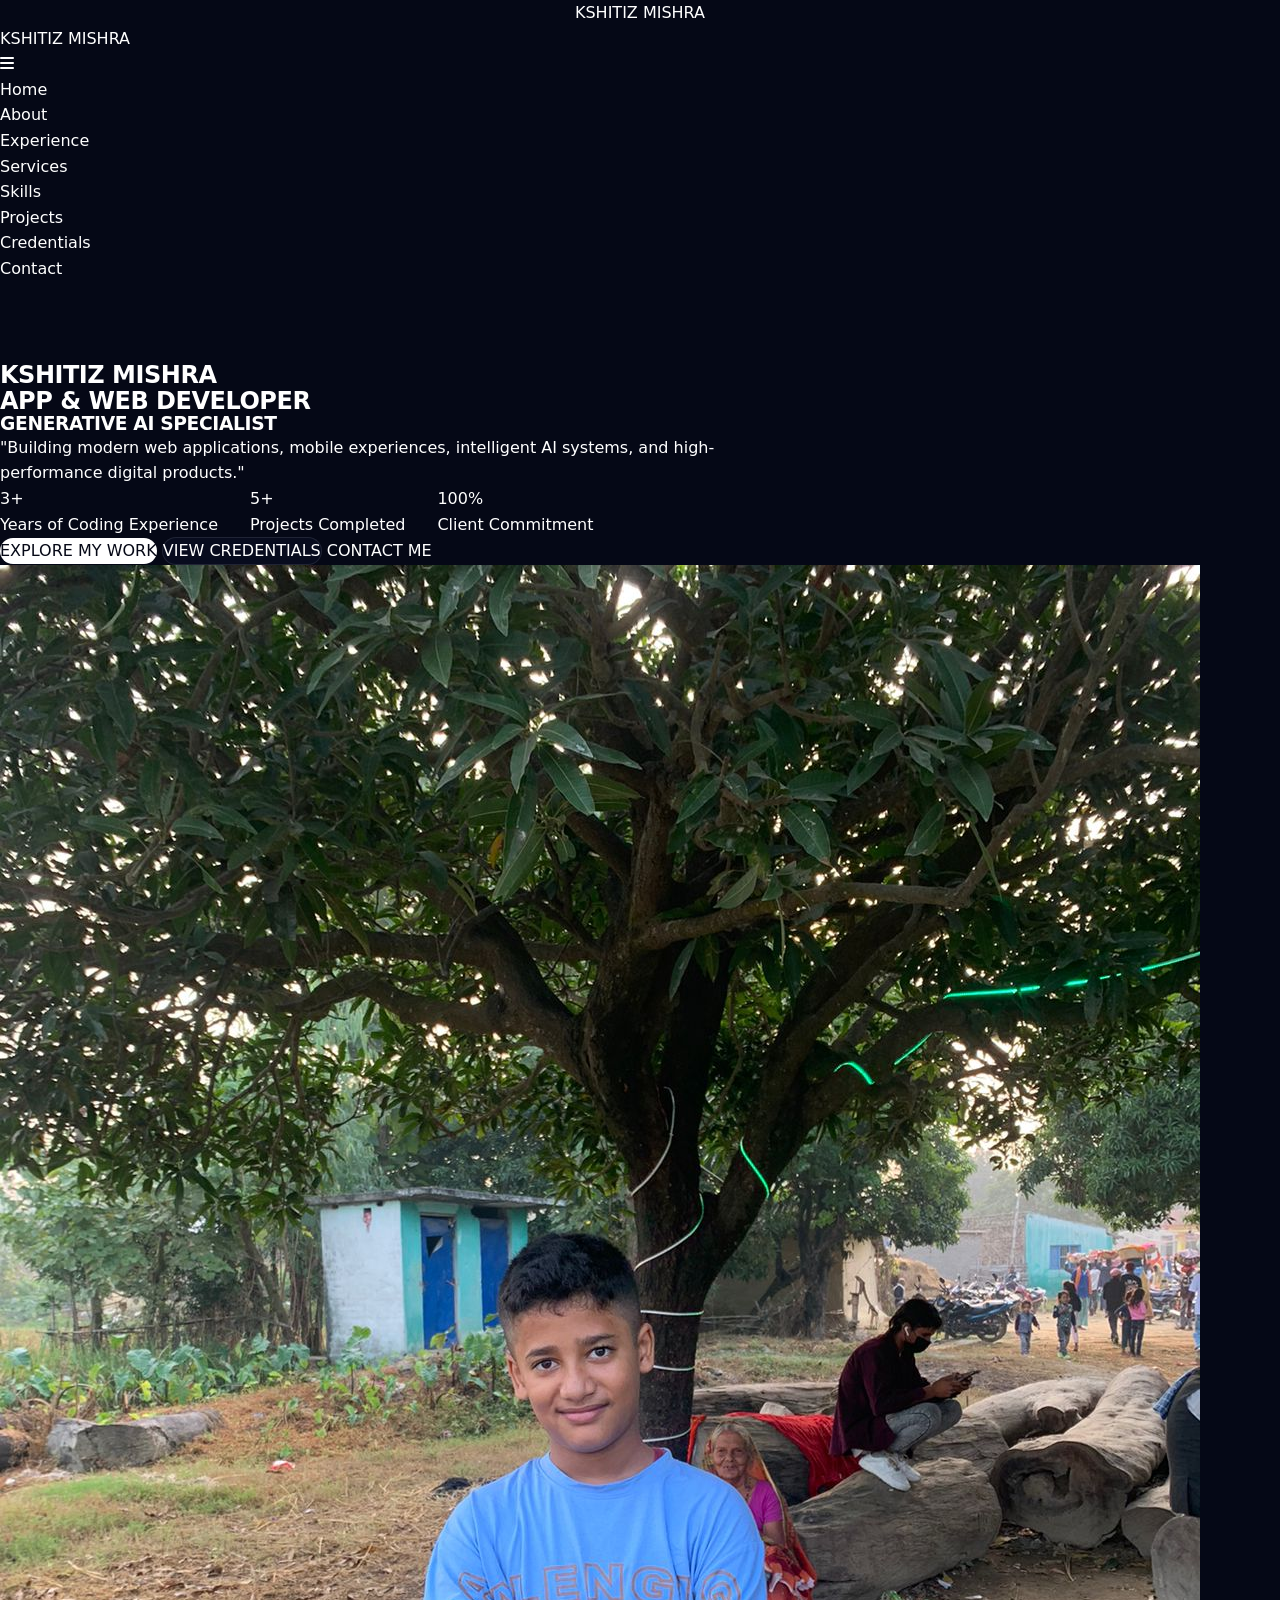
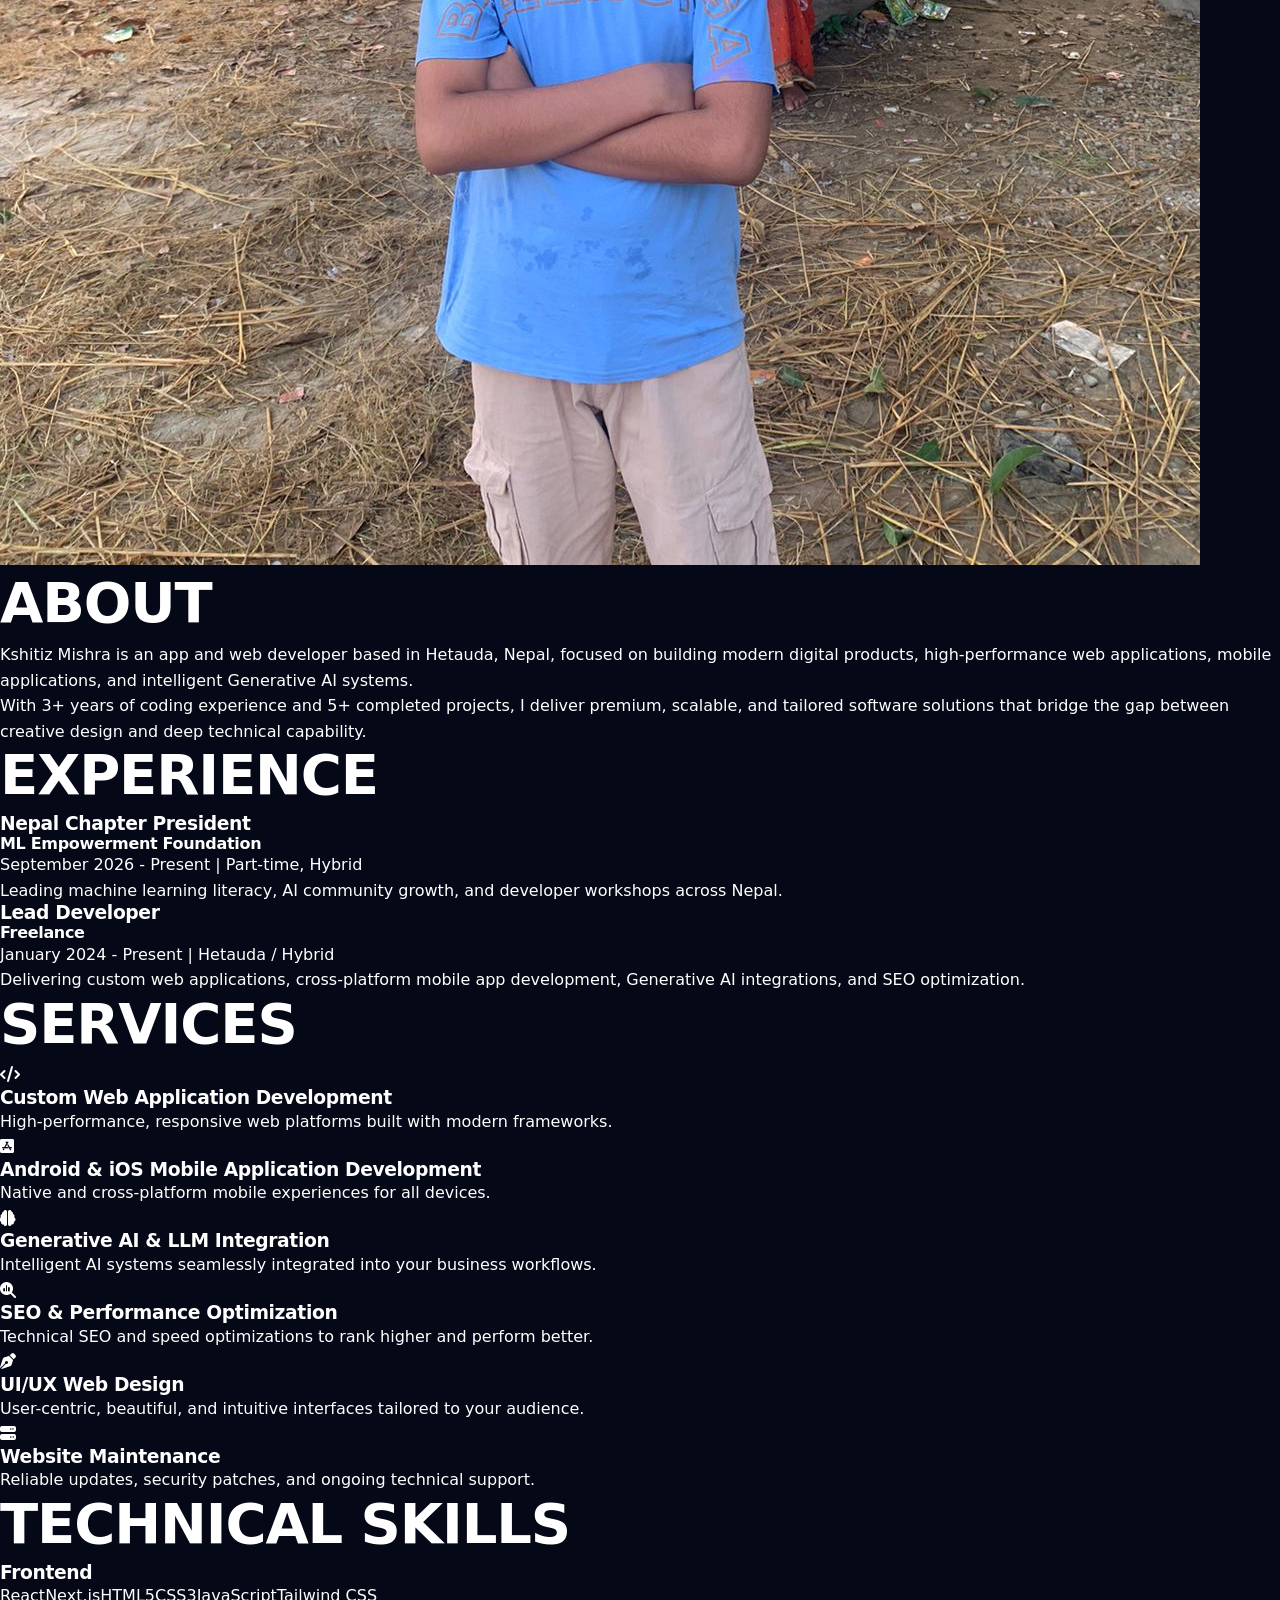
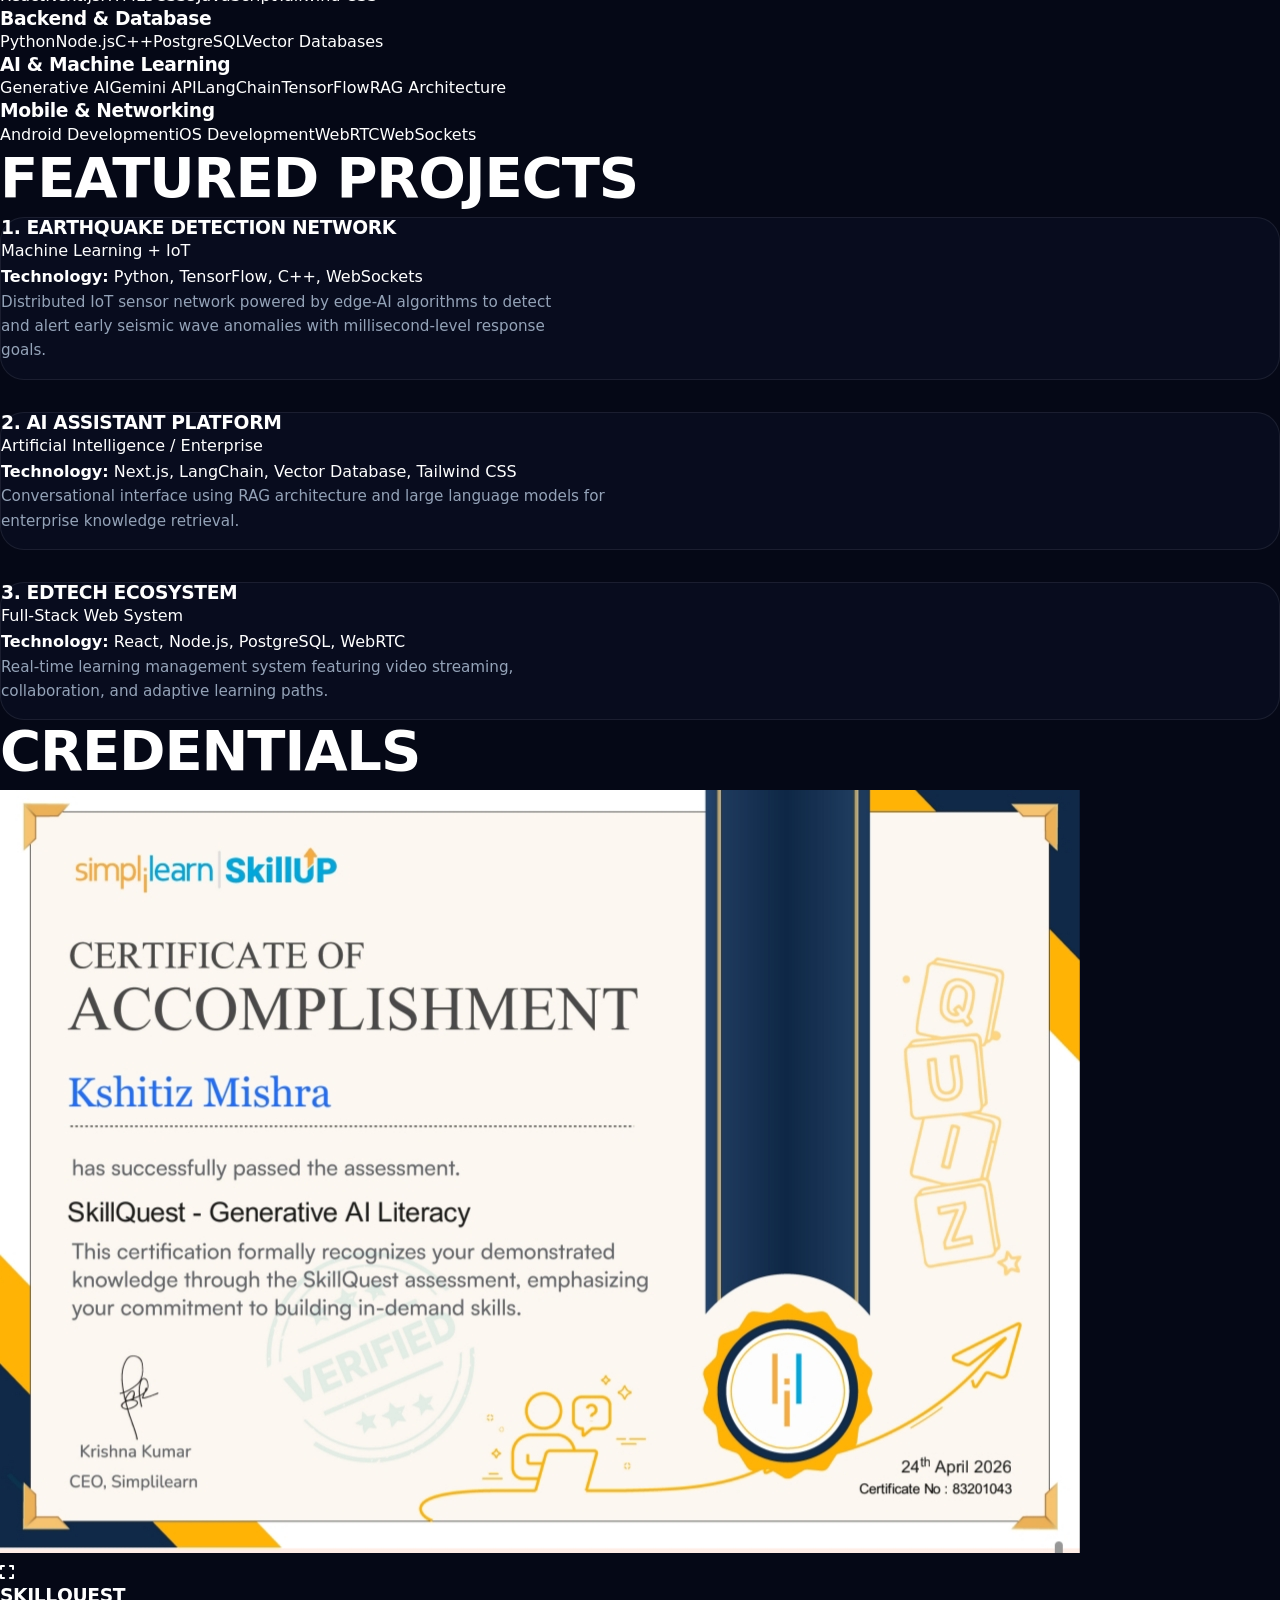
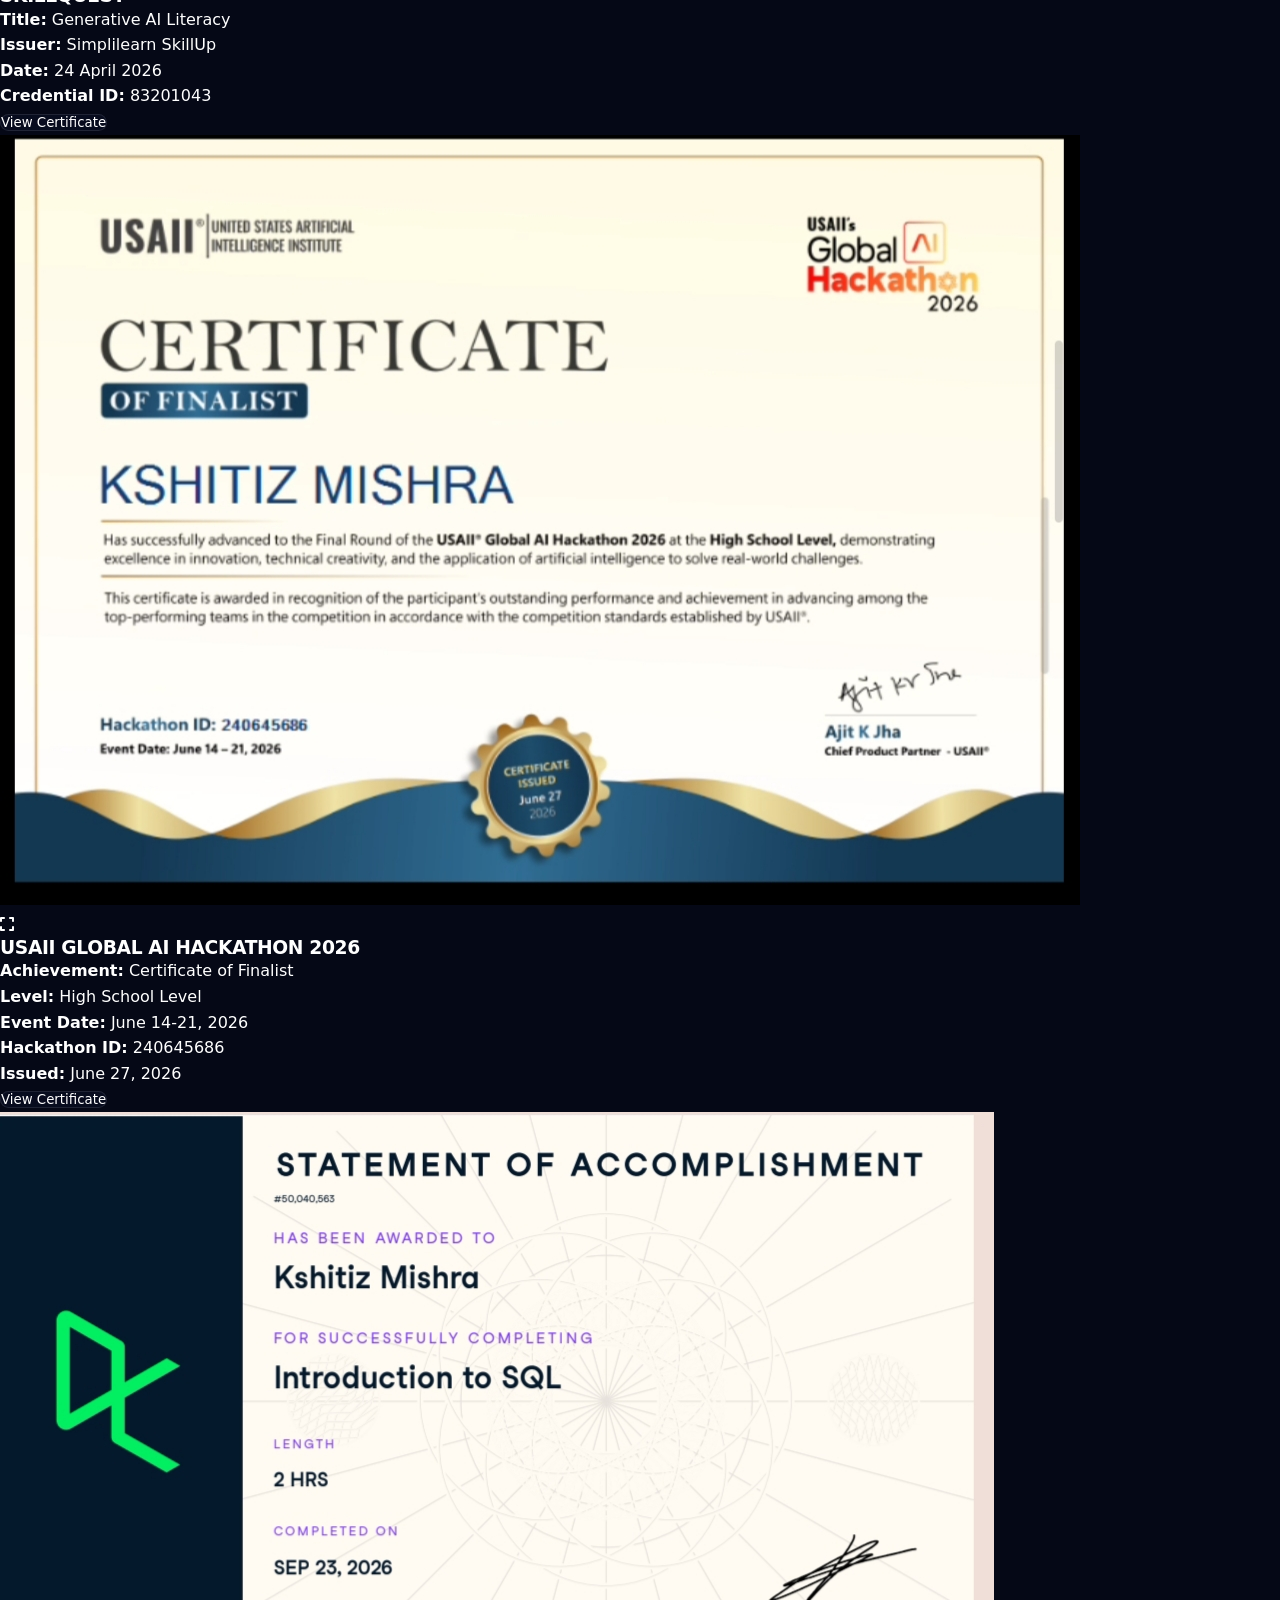
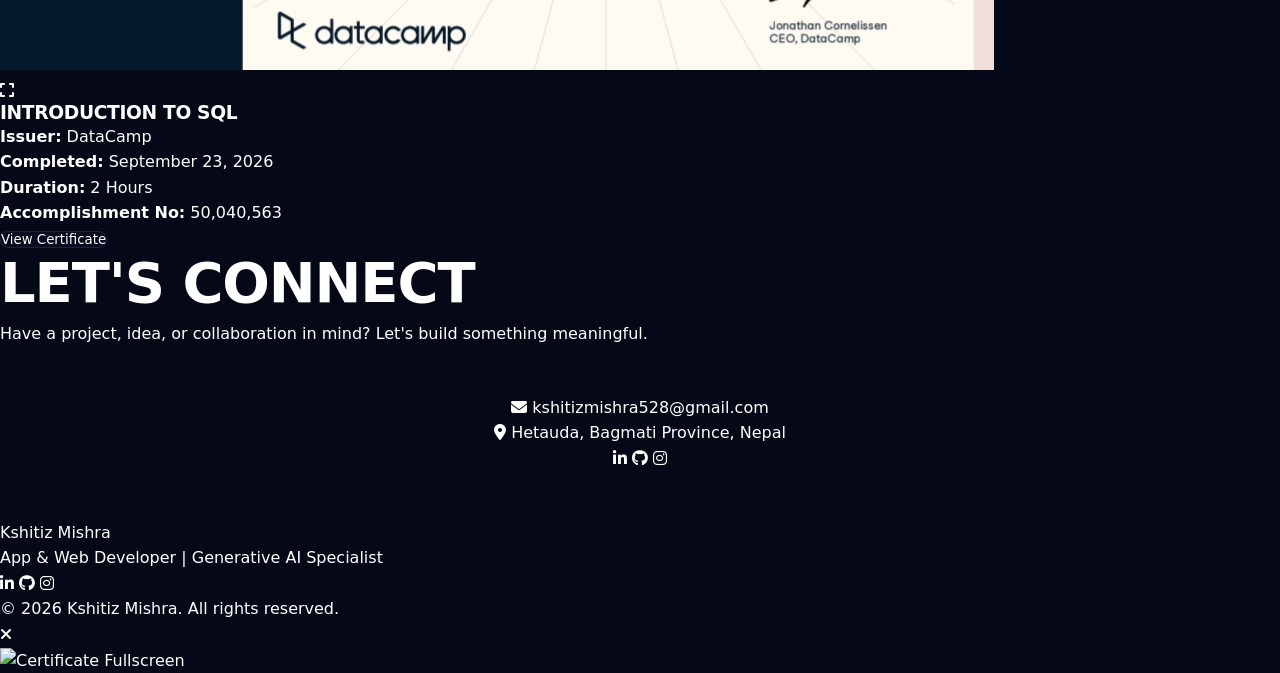
==== commit c339a3cc: "Update print statement from 'Hello' to 'Goodbye'" ====
--- a/index.html
+++ b/index.html
@@ -1,344 +1,380 @@
 <!DOCTYPE html>
-<html lang="en" class="scroll-smooth">
+<html lang="en">
 <head>
-    <meta charset="UTF-8">
-    <meta name="viewport" content="width=device-width, initial-scale=1.0, maximum-scale=5.0">
-    <meta name="description" content="Kshitiz Mishra - Student Developer, AI Enthusiast, and Web Developer based in Nepal. Explore my portfolio, projects, and achievements.">
-    <meta name="theme-color" content="#050816">
-    <title>Kshitiz Mishra | Premium Developer Portfolio</title>
-    <link rel="preconnect" href="https://fonts.googleapis.com">
-    <link rel="preconnect" href="https://fonts.gstatic.com" crossorigin>
-    <link href="https://fonts.googleapis.com/css2?family=Inter:wght@300;400;500;600;700;800&family=Space+Grotesk:wght@400;500;600;700&display=swap" rel="stylesheet">
-    <link rel="stylesheet" href="style.css">
+  <meta charset="UTF-8">
+  <meta name="viewport" content="width=device-width, initial-scale=1.0">
+  <title>Kshitiz Mishra | Best App & Web Developer in Hetauda, Nepal</title>
+  <meta name="description" content="Looking for a software developer in Hetauda? Kshitiz Mishra offers web development, Android/iOS app solutions, Generative AI integration, and modern digital experiences with 3+ years of coding experience and 5+ completed projects.">
+  <meta name="keywords" content="Best developer in Hetauda, Top web developer Hetauda Nepal, App developer Hetauda, Generative AI developer Nepal, Freelance developer Hetauda, Kshitiz Mishra">
+  <link rel="canonical" href="https://kshitizmishra.me/">
+  
+  <!-- Open Graph Metadata -->
+  <meta property="og:title" content="Kshitiz Mishra | App & Web Developer | Generative AI Specialist">
+  <meta property="og:description" content="App and web developer from Hetauda, Nepal specializing in modern web applications, mobile apps, Generative AI, and intelligent digital products.">
+  <meta property="og:url" content="https://kshitizmishra.me/">
+  <meta property="og:type" content="website">
+  
+  <!-- Twitter/X Metadata -->
+  <meta name="twitter:card" content="summary_large_image">
+  <meta name="twitter:title" content="Kshitiz Mishra | App & Web Developer | Generative AI Specialist">
+  <meta name="twitter:description" content="App and web developer from Hetauda, Nepal specializing in modern web applications, mobile apps, Generative AI, and intelligent digital products.">
+
+  <!-- JSON-LD for Person -->
+  <script type="application/ld+json">
+  {
+    "@context": "https://schema.org",
+    "@type": "Person",
+    "name": "Kshitiz Mishra",
+    "jobTitle": "App & Web Developer | Generative AI Specialist",
+    "url": "https://kshitizmishra.me/",
+    "email": "kshitizmishra528@gmail.com",
+    "address": {
+      "@type": "PostalAddress",
+      "addressLocality": "Hetauda",
+      "addressRegion": "Bagmati Province",
+      "addressCountry": "Nepal"
+    },
+    "sameAs": [
+      "https://www.linkedin.com/in/kshitiz-mishra-116519433",
+      "https://github.com/mishrakshiti33-web",
+      "https://instagram.com/kshitiz.god"
+    ]
+  }
+  </script>
+
+  <link rel="stylesheet" href="style.css">
+  <link rel="stylesheet" href="https://cdnjs.cloudflare.com/ajax/libs/font-awesome/6.4.0/css/all.min.css">
 </head>
-<body class="antialiased bg-theme-dark text-theme-light overflow-x-hidden">
-    <div id="cursor" class="cursor"></div>
-    <div id="cursor-blur" class="cursor-blur"></div>
-
-    <div id="preloader" class="preloader">
-        <div class="loader-content">
-            <h2 class="welcome-text">Welcome to Website</h2>
-            <svg class="loader-logo" viewBox="0 0 100 100" fill="none" xmlns="http://www.w3.org/2000/svg">
-                <path d="M20 20 L40 50 L20 80 M80 20 L60 50 L80 80" stroke="url(#paint0_linear)" stroke-width="8" stroke-linecap="round" stroke-linejoin="round"/>
-                <defs>
-                    <linearGradient id="paint0_linear" x1="20" y1="20" x2="80" y2="80" gradientUnits="userSpaceOnUse">
-                        <stop stop-color="#00f2ff" />
-                        <stop offset="1" stop-color="#7000ff" />
-                    </linearGradient>
-                </defs>
-            </svg>
-            <div class="progress-bar-container">
-                <div class="progress-bar" id="progress-bar"></div>
-            </div>
-            <div class="loading-text" id="loading-text">0%</div>
-        </div>
-    </div>
-
-    <canvas id="aurora-canvas" class="aurora-bg"></canvas>
-    <div class="noise-overlay"></div>
-
-    <header class="header glass-nav" id="header">
-        <div class="nav-container">
-            <a href="#home" class="brand-logo" aria-label="Home">
-                <span class="logo-text">KM.</span>
-            </a>
-            
-            <nav class="desktop-nav">
-                <ul class="nav-list">
-                    <li class="nav-item"><a href="#home" class="nav-link active">Home</a></li>
-                    <li class="nav-item"><a href="#about" class="nav-link">About</a></li>
-                    <li class="nav-item"><a href="#expertise" class="nav-link">Expertise</a></li>
-                    <li class="nav-item"><a href="#projects" class="nav-link">Work</a></li>
-                    <li class="nav-item"><a href="#timeline" class="nav-link">Journey</a></li>
-                    <li class="nav-item"><a href="#contact" class="nav-link">Contact</a></li>
-                </ul>
-            </nav>
-
-            <div class="nav-actions">
-                <button class="mobile-menu-btn" id="mobile-menu-btn" aria-label="Toggle Menu">
-                    <span class="hamburger-line"></span>
-                    <span class="hamburger-line"></span>
-                </button>
-            </div>
-        </div>
-    </header>
-
-    <div class="mobile-menu-overlay" id="mobile-menu">
-        <div class="mobile-nav-container">
-            <ul class="mobile-nav-list">
-                <li><a href="#home" class="mobile-nav-link">Home</a></li>
-                <li><a href="#about" class="mobile-nav-link">About</a></li>
-                <li><a href="#expertise" class="mobile-nav-link">Expertise</a></li>
-                <li><a href="#projects" class="mobile-nav-link">Work</a></li>
-                <li><a href="#timeline" class="mobile-nav-link">Journey</a></li>
-                <li><a href="#contact" class="mobile-nav-link">Contact</a></li>
-            </ul>
-        </div>
-    </div>
-
-    <main id="main-content">
-        <section id="home" class="hero-section section-padding">
-            <div class="container hero-container">
-                <div class="hero-content reveal-up">
-                    <div class="badge-wrapper">
-                        <span class="status-dot"></span>
-                        <span class="badge-text">Available for new opportunities</span>
-                    </div>
-                    <h1 class="hero-title">
-                        <span class="text-block">Designing the</span>
-                        <span class="text-gradient">Future</span>
-                        <span class="text-block">of Digital.</span>
-                    </h1>
-                    <h2 class="hero-subtitle">Kshitiz Mishra &mdash; Student Developer & AI Enthusiast</h2>
-                    <p class="hero-description">
-                        Building scalable web applications, exploring intelligent systems, and creating seamless user experiences from Nepal to the world.
-                    </p>
-                    <div class="hero-cta-group">
-                        <a href="#projects" class="btn btn-primary btn-lg">Explore Work</a>
-                        <a href="#about" class="btn btn-secondary btn-lg btn-icon">
-                            About Me
-                            <svg width="20" height="20" viewBox="0 0 24 24" fill="none" xmlns="http://www.w3.org/2000/svg">
-                                <path d="M5 12H19M19 12L12 5M19 12L12 19" stroke="currentColor" stroke-width="2" stroke-linecap="round" stroke-linejoin="round"/>
-                            </svg>
-                        </a>
-                    </div>
-                    <div class="hero-stats">
-                        <div class="stat-item">
-                            <h4 class="stat-num">5+</h4>
-                            <p class="stat-label">Projects Completed</p>
-                        </div>
-                        <div class="stat-divider"></div>
-                        <div class="stat-item">
-                            <h4 class="stat-num">2+</h4>
-                            <p class="stat-label">Years Coding</p>
-                        </div>
-                        <div class="stat-divider"></div>
-                        <div class="stat-item">
-                            <h4 class="stat-num">100%</h4>
-                            <p class="stat-label">Commitment</p>
-                        </div>
-                    </div>
-                </div>
-            </div>
-            <div class="scroll-indicator">
-                <div class="mouse">
-                    <div class="wheel"></div>
-                </div>
-                <span class="scroll-text">Scroll Down</span>
-            </div>
-        </section>
-
-        <section id="about" class="about-section section-padding">
-            <div class="container">
-                <div class="section-header reveal-up">
-                    <h2 class="section-title">Behind the Code</h2>
-                    <p class="section-subtitle">Bridging logic and creativity to build impactful digital solutions.</p>
-                </div>
-                
-                <div class="about-grid">
-                    <div class="about-image-wrapper reveal-right">
-                        <div class="image-circular-frame">
-                            <div class="frame-glow"></div>
-                            <div class="image-container">
-                                <img src="https://i.postimg.cc/XNsXRTrK/IMG-20260327-141114.jpg" alt="Kshitiz Mishra" class="profile-photo">
-                            </div>
-                            <div class="code-snippet-overlay">
-                                <pre><code>const dev = {
-    name: 'Kshitiz',
-    role: 'AI Agent Dev'
-};</code></pre>
-                            </div>
-                        </div>
-                        <div class="floating-element el-1">React</div>
-                        <div class="floating-element el-2">Python</div>
-                        <div class="floating-element el-3">Gemini API</div>
-                    </div>
-                    
-                    <div class="about-text-content reveal-left">
-                        <h3 class="about-heading">Transforming ideas into <span class="text-gradient">reality</span>.</h3>
-                        <p class="about-paragraph">
-                            I am a passionate student developer based in Nepal, deeply fascinated by the intersection of Artificial Intelligence and Web Development. My journey started with a simple curiosity about how the web works, which quickly evolved into a drive to build complex, scalable systems.
-                        </p>
-                        <p class="about-paragraph">
-                            Currently focusing on creating high-performance web applications and experimenting with machine learning models. I believe in clean code, user-centric design, and continuous learning.
-                        </p>
-                        <ul class="about-features">
-                            <li>
-                                <svg viewBox="0 0 24 24" fill="none" stroke="currentColor" stroke-width="2"><path d="M22 11.08V12a10 10 0 1 1-5.93-9.14"></path><polyline points="22 4 12 14.01 9 11.01"></polyline></svg>
-                                Problem Solver at heart
-                            </li>
-                            <li>
-                                <svg viewBox="0 0 24 24" fill="none" stroke="currentColor" stroke-width="2"><path d="M22 11.08V12a10 10 0 1 1-5.93-9.14"></path><polyline points="22 4 12 14.01 9 11.01"></polyline></svg>
-                                Detail-oriented architecture
-                            </li>
-                            <li>
-                                <svg viewBox="0 0 24 24" fill="none" stroke="currentColor" stroke-width="2"><path d="M22 11.08V12a10 10 0 1 1-5.93-9.14"></path><polyline points="22 4 12 14.01 9 11.01"></polyline></svg>
-                                Agile methodology adapter
-                            </li>
-                        </ul>
-                    </div>
-                </div>
-            </div>
-        </section>
-
-        <section id="projects" class="projects-section section-padding">
-            <div class="container">
-                <div class="section-header reveal-up">
-                    <h2 class="section-title">Selected Works</h2>
-                    <p class="section-subtitle">A showcase of systems engineered for performance and scalability.</p>
-                </div>
-
-                <div class="projects-grid">
-                    <article class="project-card reveal-up" style="transition-delay: 100ms;">
-                        <div class="project-content">
-                            <div class="project-meta">
-                                <span class="project-category">Machine Learning / IoT</span>
-                                <span class="project-year">2026</span>
-                            </div>
-                            <h3 class="project-title">Earthquake Detection Network</h3>
-                            <p class="project-desc">A distributed IoT sensor network powered by edge-AI algorithms to detect and alert early seismic wave anomalies with millisecond latency.</p>
-                            <ul class="tech-stack">
-                                <li>Python</li>
-                                <li>TensorFlow</li>
-                                <li>C++</li>
-                                <li>WebSocket</li>
-                            </ul>
-                            <div class="project-links">
-                                <a href="#" class="project-link">View Case Study &rarr;</a>
-                            </div>
-                        </div>
-                        <div class="project-visual">
-                            <div class="mockup-glass">
-                                <div class="seismic-wave-anim"></div>
-                            </div>
-                        </div>
-                    </article>
-
-                    <article class="project-card reveal-up" style="transition-delay: 200ms;">
-                        <div class="project-content">
-                            <div class="project-meta">
-                                <span class="project-category">Artificial Intelligence</span>
-                                <span class="project-year">2026</span>
-                            </div>
-                            <h3 class="project-title">AI Assistant Platform</h3>
-                            <p class="project-desc">Next-generation conversational interface leveraging RAG architecture and LLMs for domain-specific enterprise knowledge retrieval.</p>
-                            <ul class="tech-stack">
-                                <li>Next.js</li>
-                                <li>LangChain</li>
-                                <li>Vector DB</li>
-                                <li>Tailwind</li>
-                            </ul>
-                            <div class="project-links">
-                                <a href="#" class="project-link">View Case Study &rarr;</a>
-                            </div>
-                        </div>
-                        <div class="project-visual">
-                            <div class="mockup-glass">
-                                <div class="ai-node-anim"></div>
-                            </div>
-                        </div>
-                    </article>
-
-                    <article class="project-card reveal-up" style="transition-delay: 300ms;">
-                        <div class="project-content">
-                            <div class="project-meta">
-                                <span class="project-category">Web Development</span>
-                                <span class="project-year">2025</span>
-                            </div>
-                            <h3 class="project-title">EdTech Ecosystem</h3>
-                            <p class="project-desc">Comprehensive learning management system featuring real-time collaboration, video streaming, and adaptive learning paths.</p>
-                            <ul class="tech-stack">
-                                <li>React</li>
-                                <li>Node.js</li>
-                                <li>PostgreSQL</li>
-                                <li>WebRTC</li>
-                            </ul>
-                            <div class="project-links">
-                                <a href="#" class="project-link">View Case Study &rarr;</a>
-                            </div>
-                        </div>
-                        <div class="project-visual">
-                            <div class="mockup-glass">
-                                <div class="dashboard-anim"></div>
-                            </div>
-                        </div>
-                    </article>
-                </div>
-            </div>
-        </section>
-
-        <section id="contact" class="contact-section section-padding">
-            <div class="container">
-                <div class="contact-wrapper glass-panel reveal-up">
-                    <div class="contact-info">
-                        <h2 class="contact-title">Let's build something <span class="text-gradient">extraordinary</span> together.</h2>
-                        <p class="contact-desc">Open for professional opportunities, open-source collaborations, or strategic technical discussions.</p>
-                        
-                        <div class="contact-details-grid">
-                            <div class="contact-item">
-                                <div class="contact-icon">
-                                    <svg viewBox="0 0 24 24" fill="none" stroke="currentColor" stroke-width="2"><path d="M4 4h16c1.1 0 2 .9 2 2v12c0 1.1-.9 2-2 2H4c-1.1 0-2-.9-2-2V6c0-1.1.9-2 2-2z"></path><polyline points="22,6 12,13 2,6"></polyline></svg>
-                                </div>
-                                <div>
-                                    <span class="contact-label">Email</span>
-                                    <a href="mailto:kshitizmishra528@gmail.com" class="contact-value">kshitizmishra528@gmail.com</a>
-                                </div>
-                            </div>
-                            <div class="contact-item">
-                                <div class="contact-icon">
-                                    <svg viewBox="0 0 24 24" fill="none" stroke="currentColor" stroke-width="2"><rect x="2" y="2" width="20" height="20" rx="5" ry="5"></rect><path d="M16 11.37A4 4 0 1 1 12.63 8 4 4 0 0 1 16 11.37z"></path><line x1="17.5" y1="6.5" x2="17.51" y2="6.5"></line></svg>
-                                </div>
-                                <div>
-                                    <span class="contact-label">Instagram</span>
-                                    <a href="https://instagram.com/kshitiz.god" target="_blank" rel="noopener noreferrer" class="contact-value">@kshitiz.god</a>
-                                </div>
-                            </div>
-                            <div class="contact-item">
-                                <div class="contact-icon">
-                                    <svg viewBox="0 0 24 24" fill="none" stroke="currentColor" stroke-width="2"><path d="M21 10c0 7-9 13-9 13s-9-6-9-13a9 9 0 0 1 18 0z"></path><circle cx="12" cy="10" r="3"></circle></svg>
-                                </div>
-                                <div>
-                                    <span class="contact-label">Location</span>
-                                    <span class="contact-value">Nepal</span>
-                                </div>
-                            </div>
-                        </div>
-                    </div>
-                </div>
-            </div>
-        </section>
-    </main>
-
-    <footer class="footer">
-        <div class="container">
-            <div class="footer-top">
-                <div class="footer-brand">
-                    <span class="logo-text">KM.</span>
-                    <p>Designing digital futures with precision and performance.</p>
-                </div>
-                <div class="footer-links">
-                    <div class="footer-col">
-                        <h4>Navigation</h4>
-                        <a href="#home">Home</a>
-                        <a href="#about">About</a>
-                        <a href="#projects">Work</a>
-                    </div>
-                    <div class="footer-col">
-                        <h4>Socials</h4>
-                        <a href="#" target="_blank" rel="noopener noreferrer">GitHub</a>
-                        <a href="https://instagram.com/kshitiz.god" target="_blank" rel="noopener noreferrer">Instagram</a>
-                    </div>
-                </div>
-            </div>
-            <div class="footer-bottom">
-                <p>&copy; 2026 Kshitiz Mishra. Built with pure HTML, CSS, and JS.</p>
-                <div class="footer-status">
-                    <span class="status-dot"></span> All systems operational
-                </div>
-            </div>
-        </div>
-    </footer>
-
-    <script src="script.js"></script>
+<body>
+
+  <!-- Cinematic Loading Screen -->
+  <div id="loader-overlay" class="loader-overlay">
+    <div class="loader-bg-glow"></div>
+    <div class="loader-content">
+      <div id="loader-text" class="loader-text"></div>
+    </div>
+  </div>
+
+  <!-- Navigation -->
+  <header>
+    <nav class="navbar" id="navbar">
+      <div class="nav-brand">
+        <a href="#home">KSHITIZ MISHRA</a>
+      </div>
+      <div class="hamburger" id="hamburger">
+        <i class="fa-solid fa-bars"></i>
+      </div>
+      <ul class="nav-links" id="nav-links">
+        <li><a href="#home">Home</a></li>
+        <li><a href="#about">About</a></li>
+        <li><a href="#experience">Experience</a></li>
+        <li><a href="#services">Services</a></li>
+        <li><a href="#skills">Skills</a></li>
+        <li><a href="#projects">Projects</a></li>
+        <li><a href="#credentials">Credentials</a></li>
+        <li><a href="#contact">Contact</a></li>
+      </ul>
+    </nav>
+  </header>
+
+  <!-- Hero Section -->
+  <section id="home" class="hero-section">
+    <div class="hero-bg-lights"></div>
+    <div class="hero-container">
+      <div class="hero-content reveal">
+        <h1>KSHITIZ MISHRA</h1>
+        <h2>APP & WEB DEVELOPER</h2>
+        <h3>GENERATIVE AI SPECIALIST</h3>
+        <p>"Building modern web applications, mobile experiences, intelligent AI systems, and high-performance digital products."</p>
+        
+        <div class="hero-stats">
+          <div class="stat-item">
+            <span class="stat-number">3+</span>
+            <span class="stat-text">Years of Coding Experience</span>
+          </div>
+          <div class="stat-item">
+            <span class="stat-number">5+</span>
+            <span class="stat-text">Projects Completed</span>
+          </div>
+          <div class="stat-item">
+            <span class="stat-number">100%</span>
+            <span class="stat-text">Client Commitment</span>
+          </div>
+        </div>
+
+        <div class="hero-actions">
+          <a href="#projects" class="btn btn-primary">EXPLORE MY WORK</a>
+          <a href="#credentials" class="btn btn-secondary">VIEW CREDENTIALS</a>
+          <a href="#contact" class="btn btn-primary-outline">CONTACT ME</a>
+        </div>
+      </div>
+      <div class="hero-image reveal">
+        <div class="image-glow"></div>
+        <div class="image-frame">
+          <img src="IMG-20241108-WA0021.jpg" alt="Kshitiz Mishra Profile Image">
+        </div>
+      </div>
+    </div>
+  </section>
+
+  <!-- About Section -->
+  <section id="about" class="section about-section">
+    <div class="section-container reveal">
+      <h2 class="section-title">ABOUT</h2>
+      <div class="about-card">
+        <p>Kshitiz Mishra is an app and web developer based in Hetauda, Nepal, focused on building modern digital products, high-performance web applications, mobile applications, and intelligent Generative AI systems.</p>
+        <p>With 3+ years of coding experience and 5+ completed projects, I deliver premium, scalable, and tailored software solutions that bridge the gap between creative design and deep technical capability.</p>
+      </div>
+    </div>
+  </section>
+
+  <!-- Experience Section -->
+  <section id="experience" class="section experience-section">
+    <div class="section-container reveal">
+      <h2 class="section-title">EXPERIENCE</h2>
+      <div class="timeline">
+        <div class="timeline-item">
+          <div class="timeline-dot"></div>
+          <div class="timeline-content">
+            <h3>Nepal Chapter President</h3>
+            <h4>ML Empowerment Foundation</h4>
+            <span class="timeline-date">September 2026 - Present | Part-time, Hybrid</span>
+            <p>Leading machine learning literacy, AI community growth, and developer workshops across Nepal.</p>
+          </div>
+        </div>
+        <div class="timeline-item">
+          <div class="timeline-dot"></div>
+          <div class="timeline-content">
+            <h3>Lead Developer</h3>
+            <h4>Freelance</h4>
+            <span class="timeline-date">January 2024 - Present | Hetauda / Hybrid</span>
+            <p>Delivering custom web applications, cross-platform mobile app development, Generative AI integrations, and SEO optimization.</p>
+          </div>
+        </div>
+      </div>
+    </div>
+  </section>
+
+  <!-- Services Section -->
+  <section id="services" class="section services-section">
+    <div class="section-container reveal">
+      <h2 class="section-title">SERVICES</h2>
+      <div class="grid-container">
+        <div class="service-card">
+          <div class="card-glow"></div>
+          <i class="fa-solid fa-code service-icon"></i>
+          <h3>Custom Web Application Development</h3>
+          <p>High-performance, responsive web platforms built with modern frameworks.</p>
+        </div>
+        <div class="service-card">
+          <div class="card-glow"></div>
+          <i class="fa-brands fa-app-store-ios service-icon"></i>
+          <h3>Android & iOS Mobile Application Development</h3>
+          <p>Native and cross-platform mobile experiences for all devices.</p>
+        </div>
+        <div class="service-card">
+          <div class="card-glow"></div>
+          <i class="fa-solid fa-brain service-icon"></i>
+          <h3>Generative AI & LLM Integration</h3>
+          <p>Intelligent AI systems seamlessly integrated into your business workflows.</p>
+        </div>
+        <div class="service-card">
+          <div class="card-glow"></div>
+          <i class="fa-solid fa-magnifying-glass-chart service-icon"></i>
+          <h3>SEO & Performance Optimization</h3>
+          <p>Technical SEO and speed optimizations to rank higher and perform better.</p>
+        </div>
+        <div class="service-card">
+          <div class="card-glow"></div>
+          <i class="fa-solid fa-pen-nib service-icon"></i>
+          <h3>UI/UX Web Design</h3>
+          <p>User-centric, beautiful, and intuitive interfaces tailored to your audience.</p>
+        </div>
+        <div class="service-card">
+          <div class="card-glow"></div>
+          <i class="fa-solid fa-server service-icon"></i>
+          <h3>Website Maintenance</h3>
+          <p>Reliable updates, security patches, and ongoing technical support.</p>
+        </div>
+      </div>
+    </div>
+  </section>
+
+  <!-- Skills Section -->
+  <section id="skills" class="section skills-section">
+    <div class="section-container reveal">
+      <h2 class="section-title">TECHNICAL SKILLS</h2>
+      <div class="skills-grid">
+        <div class="skill-category">
+          <h3>Frontend</h3>
+          <div class="skill-tags">
+            <span>React</span><span>Next.js</span><span>HTML5</span><span>CSS3</span><span>JavaScript</span><span>Tailwind CSS</span>
+          </div>
+        </div>
+        <div class="skill-category">
+          <h3>Backend & Database</h3>
+          <div class="skill-tags">
+            <span>Python</span><span>Node.js</span><span>C++</span><span>PostgreSQL</span><span>Vector Databases</span>
+          </div>
+        </div>
+        <div class="skill-category">
+          <h3>AI & Machine Learning</h3>
+          <div class="skill-tags">
+            <span>Generative AI</span><span>Gemini API</span><span>LangChain</span><span>TensorFlow</span><span>RAG Architecture</span>
+          </div>
+        </div>
+        <div class="skill-category">
+          <h3>Mobile & Networking</h3>
+          <div class="skill-tags">
+            <span>Android Development</span><span>iOS Development</span><span>WebRTC</span><span>WebSockets</span>
+          </div>
+        </div>
+      </div>
+    </div>
+  </section>
+
+  <!-- Projects Section -->
+  <section id="projects" class="section projects-section">
+    <div class="section-container reveal">
+      <h2 class="section-title">FEATURED PROJECTS</h2>
+      <div class="projects-grid">
+        
+        <div class="project-card">
+          <div class="project-content">
+            <h3>1. EARTHQUAKE DETECTION NETWORK</h3>
+            <span class="project-domain">Machine Learning + IoT</span>
+            <p class="project-tech"><strong>Technology:</strong> Python, TensorFlow, C++, WebSockets</p>
+            <p class="project-desc">Distributed IoT sensor network powered by edge-AI algorithms to detect and alert early seismic wave anomalies with millisecond-level response goals.</p>
+          </div>
+        </div>
+
+        <div class="project-card">
+          <div class="project-content">
+            <h3>2. AI ASSISTANT PLATFORM</h3>
+            <span class="project-domain">Artificial Intelligence / Enterprise</span>
+            <p class="project-tech"><strong>Technology:</strong> Next.js, LangChain, Vector Database, Tailwind CSS</p>
+            <p class="project-desc">Conversational interface using RAG architecture and large language models for enterprise knowledge retrieval.</p>
+          </div>
+        </div>
+
+        <div class="project-card">
+          <div class="project-content">
+            <h3>3. EDTECH ECOSYSTEM</h3>
+            <span class="project-domain">Full-Stack Web System</span>
+            <p class="project-tech"><strong>Technology:</strong> React, Node.js, PostgreSQL, WebRTC</p>
+            <p class="project-desc">Real-time learning management system featuring video streaming, collaboration, and adaptive learning paths.</p>
+          </div>
+        </div>
+
+      </div>
+    </div>
+  </section>
+
+  <!-- Credentials Section -->
+  <section id="credentials" class="section credentials-section">
+    <div class="section-container reveal">
+      <h2 class="section-title">CREDENTIALS</h2>
+      <div class="credentials-grid">
+        
+        <div class="credential-card">
+          <div class="cred-img-wrapper" onclick="openCertModal('IMG_20261002_183204.jpg')">
+            <img src="IMG_20261002_183204.jpg" alt="SkillQuest Generative AI Literacy Certificate" loading="lazy">
+            <div class="cred-overlay"><i class="fa-solid fa-expand"></i></div>
+          </div>
+          <div class="cred-info">
+            <h3>SKILLQUEST</h3>
+            <p><strong>Title:</strong> Generative AI Literacy</p>
+            <p><strong>Issuer:</strong> Simplilearn SkillUp</p>
+            <p><strong>Date:</strong> 24 April 2026</p>
+            <p><strong>Credential ID:</strong> 83201043</p>
+            <button class="btn btn-secondary btn-sm mt-2" onclick="openCertModal('IMG_20261002_183204.jpg')">View Certificate</button>
+          </div>
+        </div>
+
+        <div class="credential-card">
+          <div class="cred-img-wrapper" onclick="openCertModal('IMG_20261002_183229.jpg')">
+            <img src="IMG_20261002_183229.jpg" alt="USAII Global AI Hackathon 2026 Certificate" loading="lazy">
+            <div class="cred-overlay"><i class="fa-solid fa-expand"></i></div>
+          </div>
+          <div class="cred-info">
+            <h3>USAII GLOBAL AI HACKATHON 2026</h3>
+            <p><strong>Achievement:</strong> Certificate of Finalist</p>
+            <p><strong>Level:</strong> High School Level</p>
+            <p><strong>Event Date:</strong> June 14-21, 2026</p>
+            <p><strong>Hackathon ID:</strong> 240645686</p>
+            <p><strong>Issued:</strong> June 27, 2026</p>
+            <button class="btn btn-secondary btn-sm mt-2" onclick="openCertModal('IMG_20261002_183229.jpg')">View Certificate</button>
+          </div>
+        </div>
+
+        <div class="credential-card">
+          <div class="cred-img-wrapper" onclick="openCertModal('IMG_20261002_183313.jpg')">
+            <img src="IMG_20261002_183313.jpg" alt="DataCamp Introduction to SQL Certificate" loading="lazy">
+            <div class="cred-overlay"><i class="fa-solid fa-expand"></i></div>
+          </div>
+          <div class="cred-info">
+            <h3>INTRODUCTION TO SQL</h3>
+            <p><strong>Issuer:</strong> DataCamp</p>
+            <p><strong>Completed:</strong> September 23, 2026</p>
+            <p><strong>Duration:</strong> 2 Hours</p>
+            <p><strong>Accomplishment No:</strong> 50,040,563</p>
+            <button class="btn btn-secondary btn-sm mt-2" onclick="openCertModal('IMG_20261002_183313.jpg')">View Certificate</button>
+          </div>
+        </div>
+
+      </div>
+    </div>
+  </section>
+
+  <!-- Contact Section -->
+  <section id="contact" class="section contact-section">
+    <div class="section-container reveal">
+      <h2 class="section-title">LET'S CONNECT</h2>
+      <p class="contact-subtitle">Have a project, idea, or collaboration in mind? Let's build something meaningful.</p>
+      
+      <div class="contact-wrapper">
+        <div class="contact-info">
+          <div class="info-item">
+            <i class="fa-solid fa-envelope"></i>
+            <a href="mailto:kshitizmishra528@gmail.com">kshitizmishra528@gmail.com</a>
+          </div>
+          <div class="info-item">
+            <i class="fa-solid fa-location-dot"></i>
+            <span>Hetauda, Bagmati Province, Nepal</span>
+          </div>
+          
+          <div class="social-links">
+            <a href="https://www.linkedin.com/in/kshitiz-mishra-116519433" target="_blank" aria-label="LinkedIn"><i class="fa-brands fa-linkedin-in"></i></a>
+            <a href="https://github.com/mishrakshiti33-web" target="_blank" aria-label="GitHub"><i class="fa-brands fa-github"></i></a>
+            <a href="https://instagram.com/kshitiz.god" target="_blank" aria-label="Instagram"><i class="fa-brands fa-instagram"></i></a>
+          </div>
+        </div>
+      </div>
+    </div>
+  </section>
+
+  <!-- Footer -->
+  <footer>
+    <div class="footer-content">
+      <div class="footer-brand">Kshitiz Mishra</div>
+      <div class="footer-role">App & Web Developer | Generative AI Specialist</div>
+      <div class="footer-socials">
+        <a href="https://www.linkedin.com/in/kshitiz-mishra-116519433" target="_blank" aria-label="LinkedIn"><i class="fa-brands fa-linkedin-in"></i></a>
+        <a href="https://github.com/mishrakshiti33-web" target="_blank" aria-label="GitHub"><i class="fa-brands fa-github"></i></a>
+        <a href="https://instagram.com/kshitiz.god" target="_blank" aria-label="Instagram"><i class="fa-brands fa-instagram"></i></a>
+      </div>
+      <div class="footer-copyright">&copy; 2026 Kshitiz Mishra. All rights reserved.</div>
+    </div>
+  </footer>
+
+  <!-- Certificate Lightbox Modal -->
+  <div id="cert-lightbox" class="lightbox-overlay hidden">
+    <span class="close-lightbox" onclick="closeCertModal()"><i class="fa-solid fa-xmark"></i></span>
+    <div class="lightbox-content">
+      <img id="lightbox-img" src="" alt="Certificate Fullscreen">
+    </div>
+  </div>
+
+  <script src="script.js"></script>
 </body>
 </html>
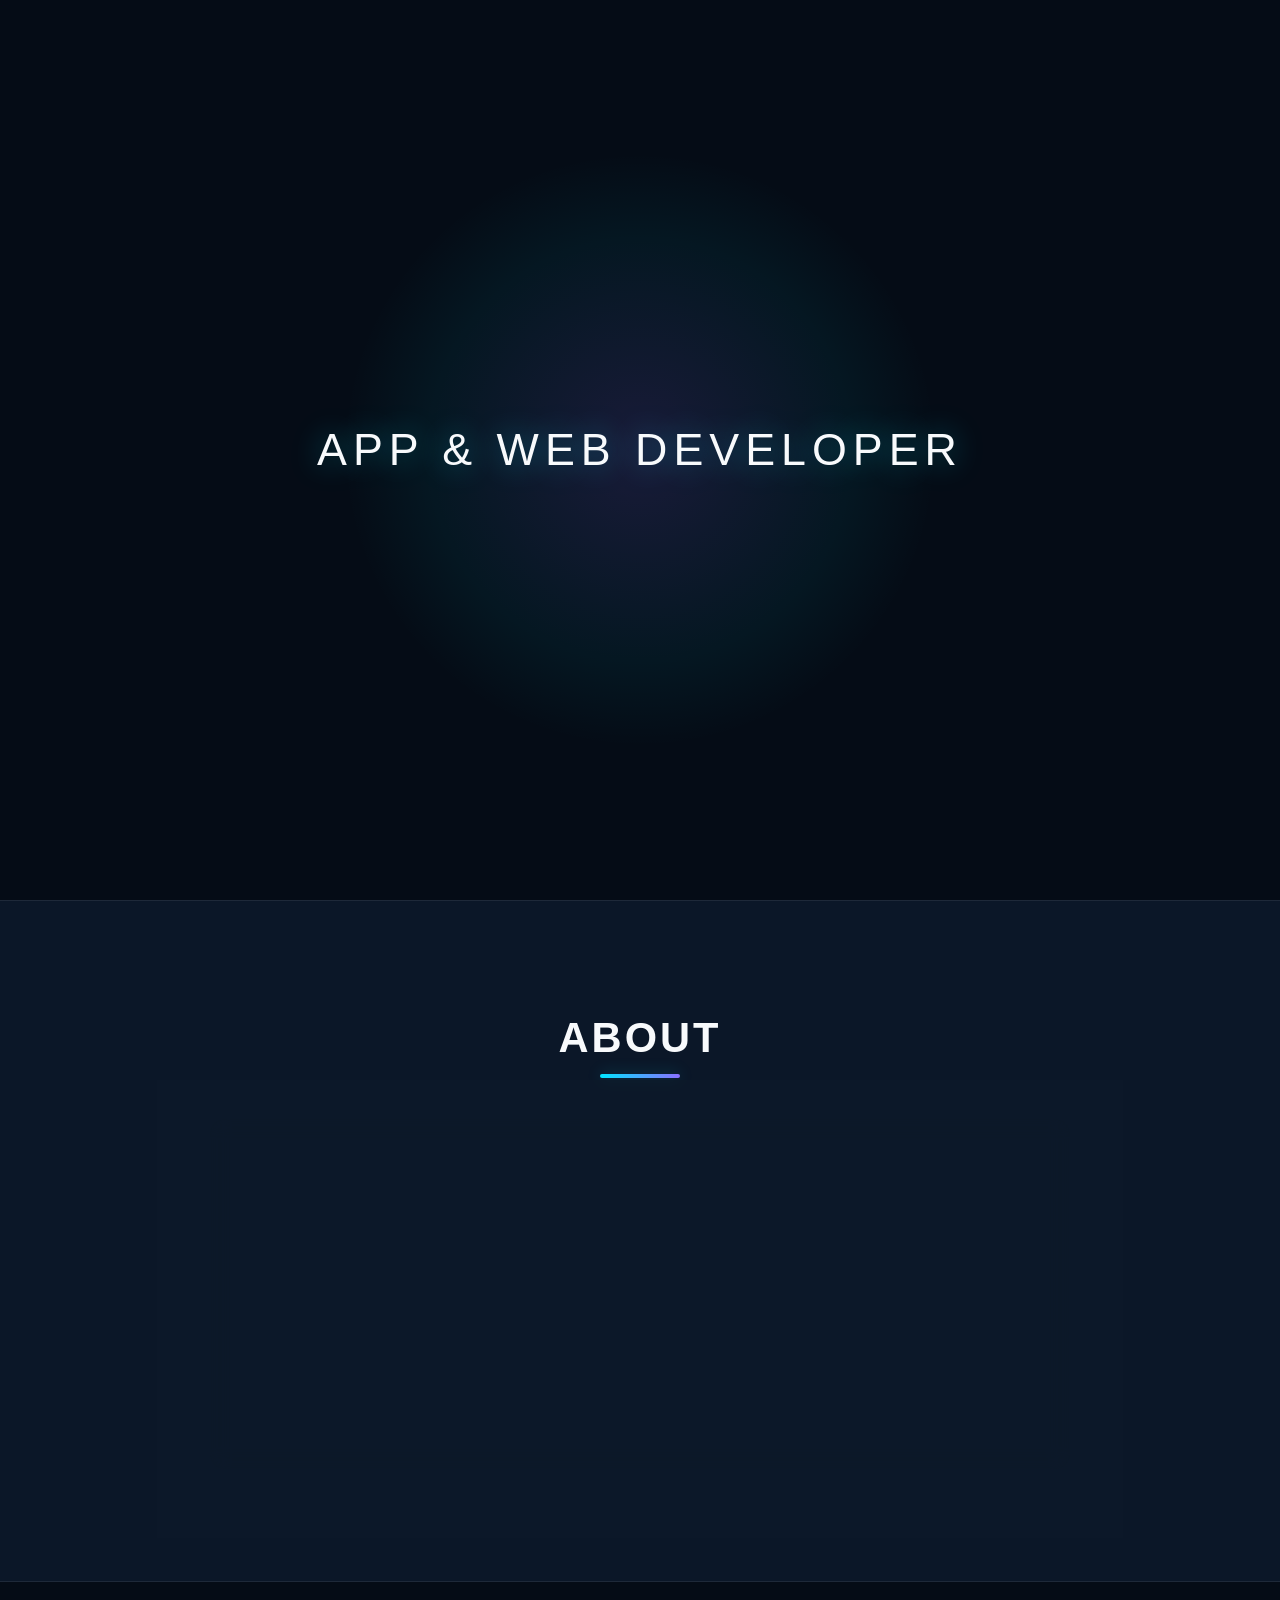
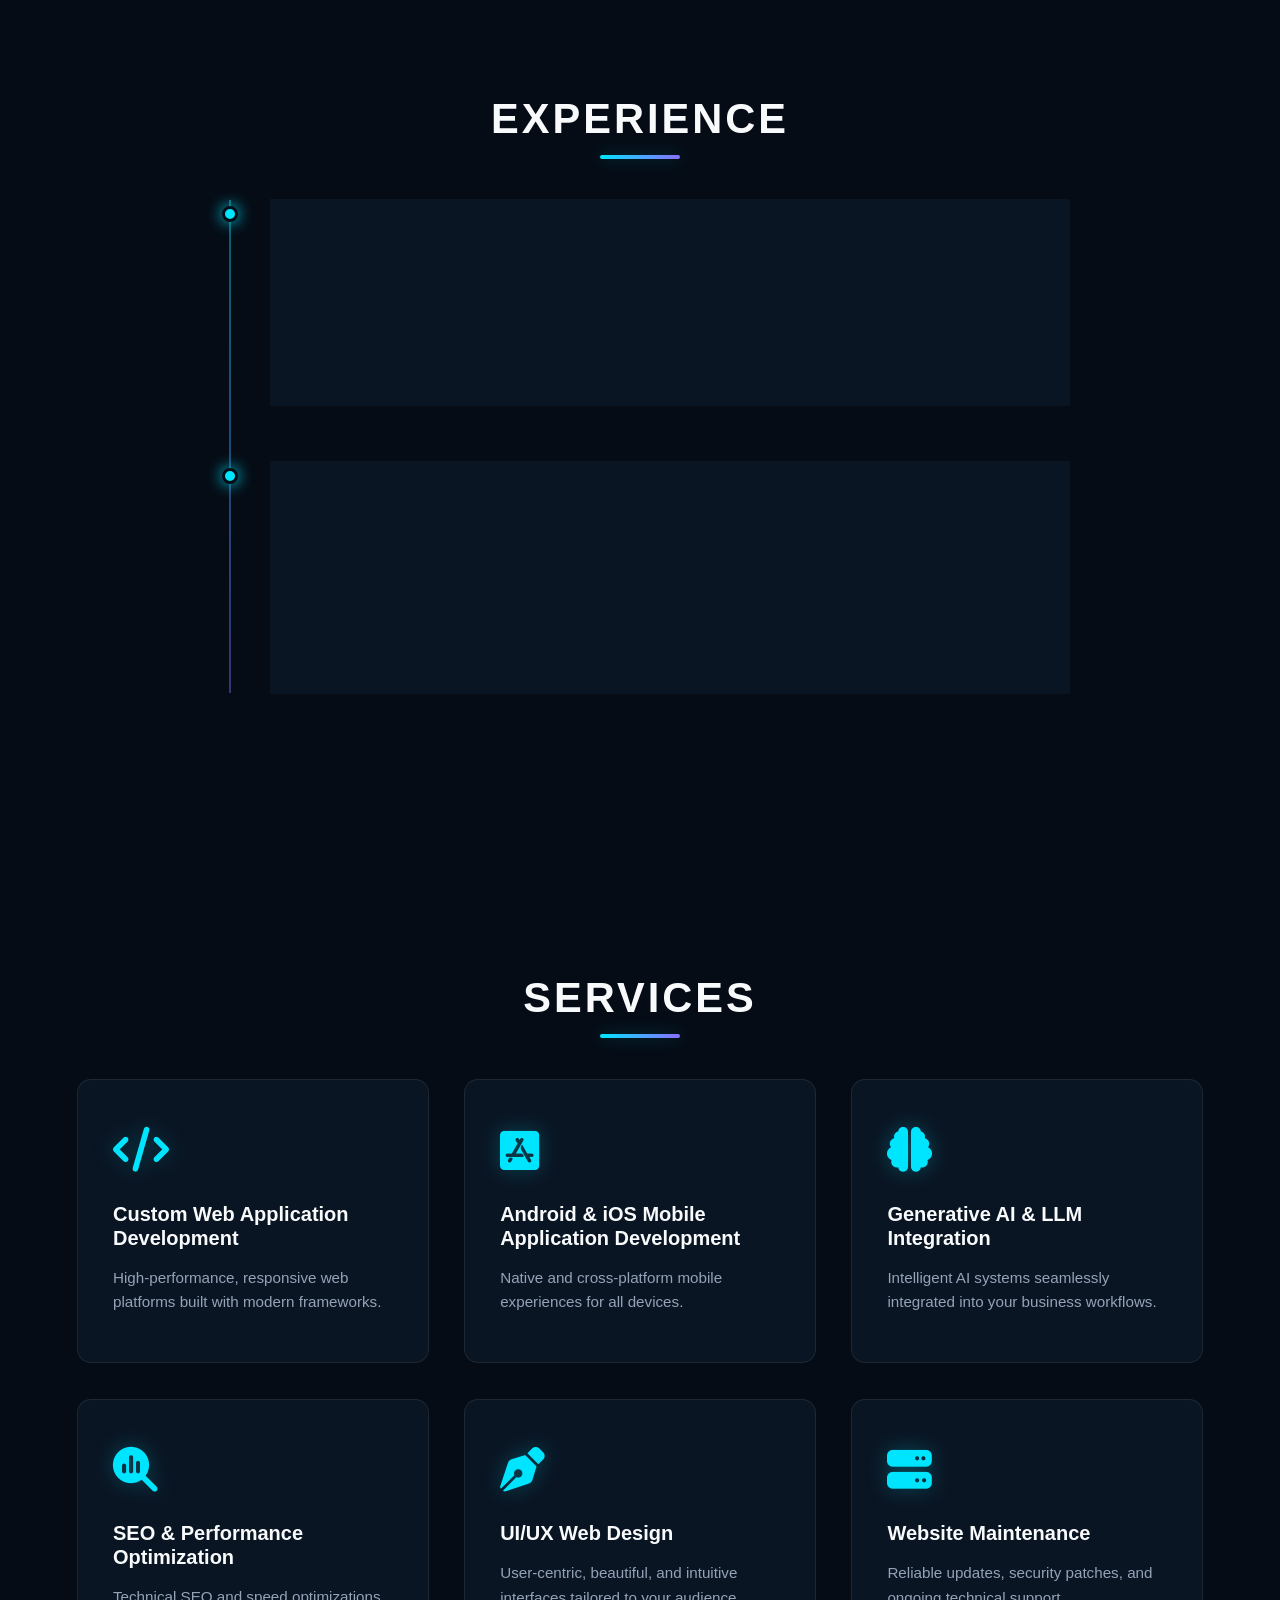
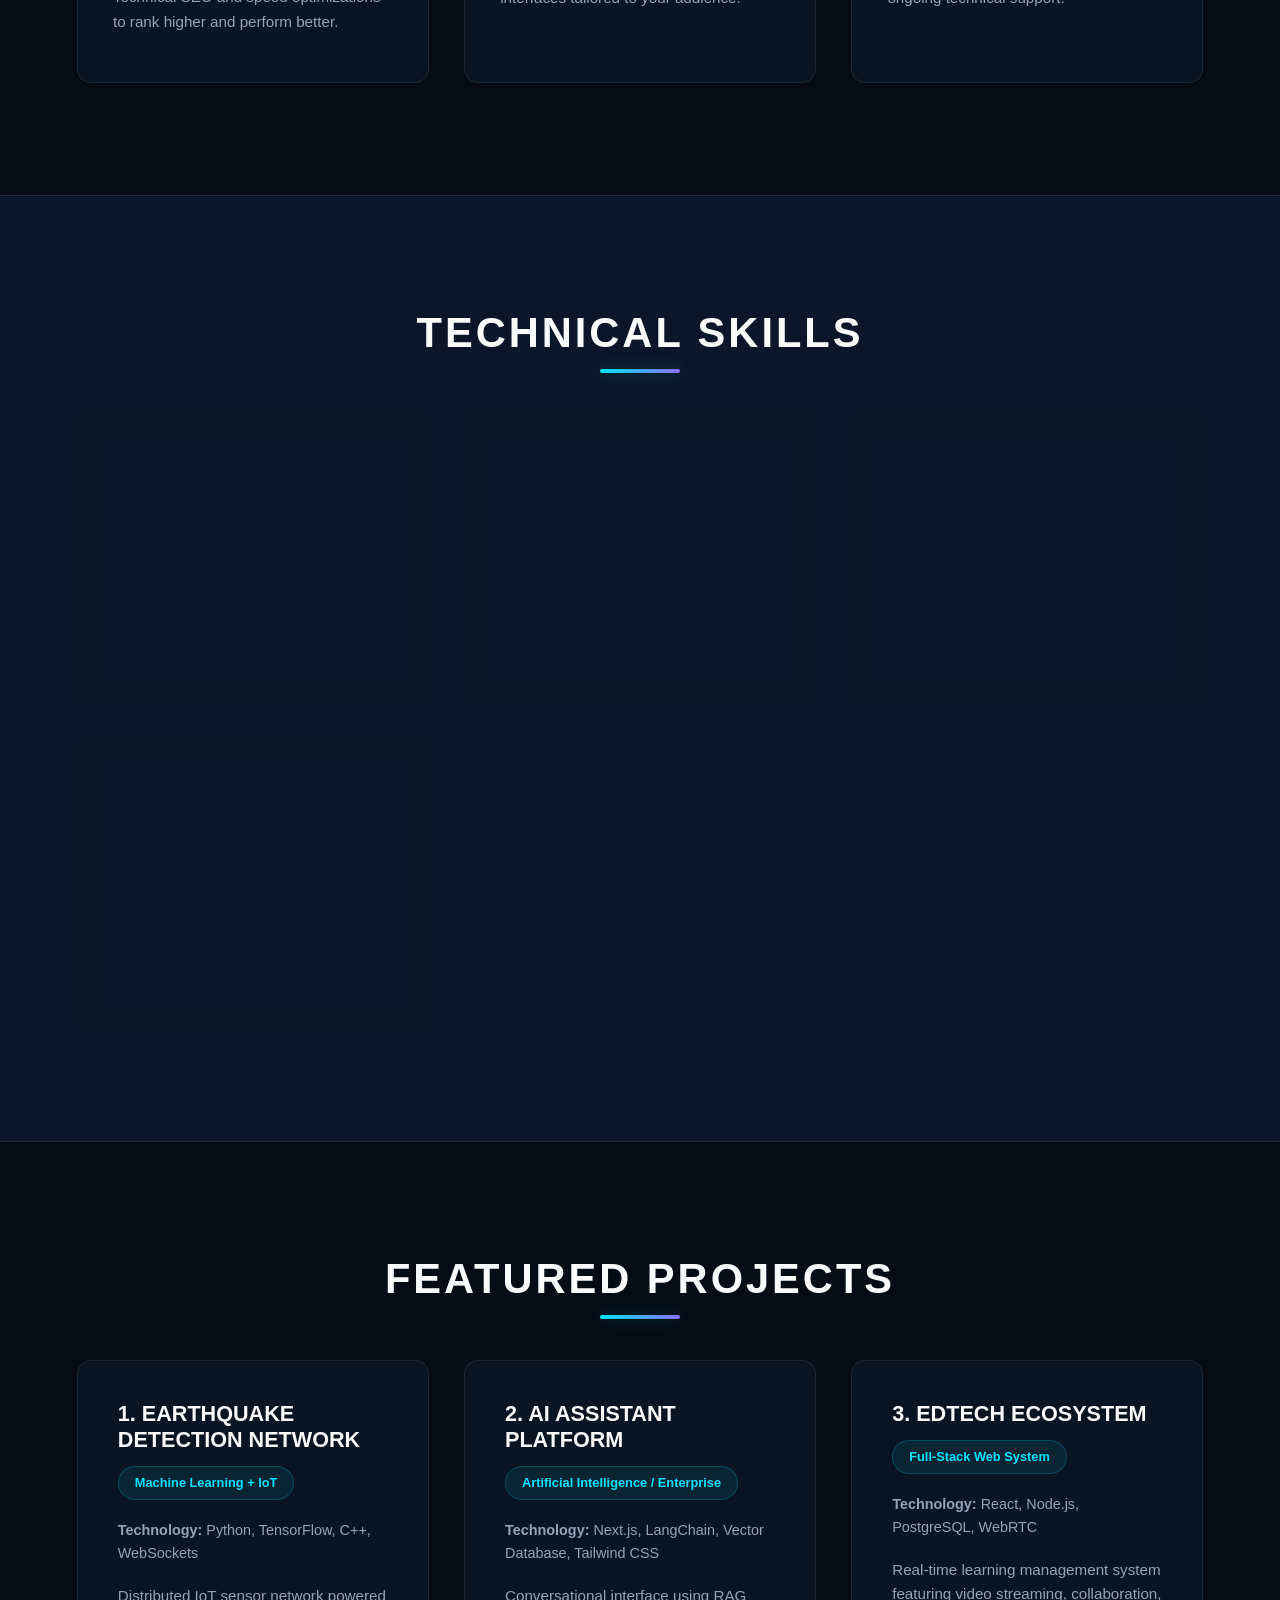
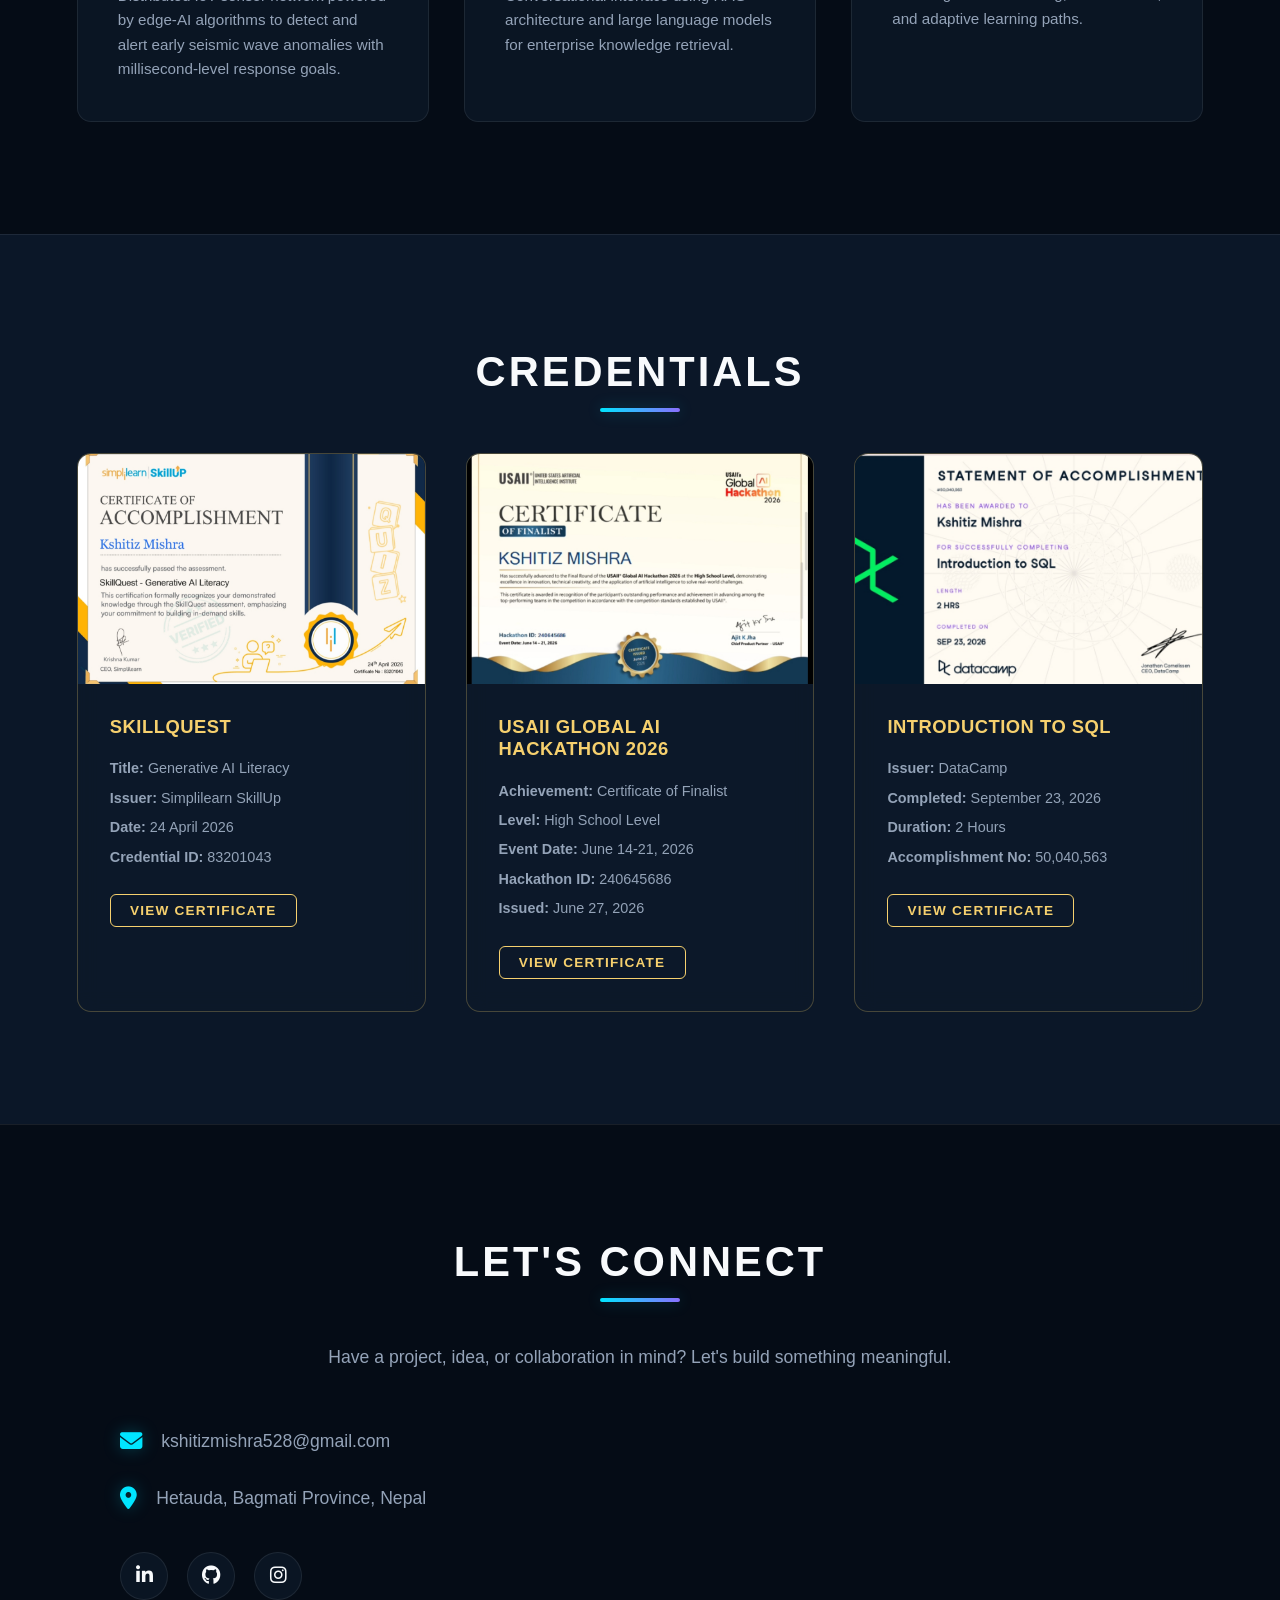
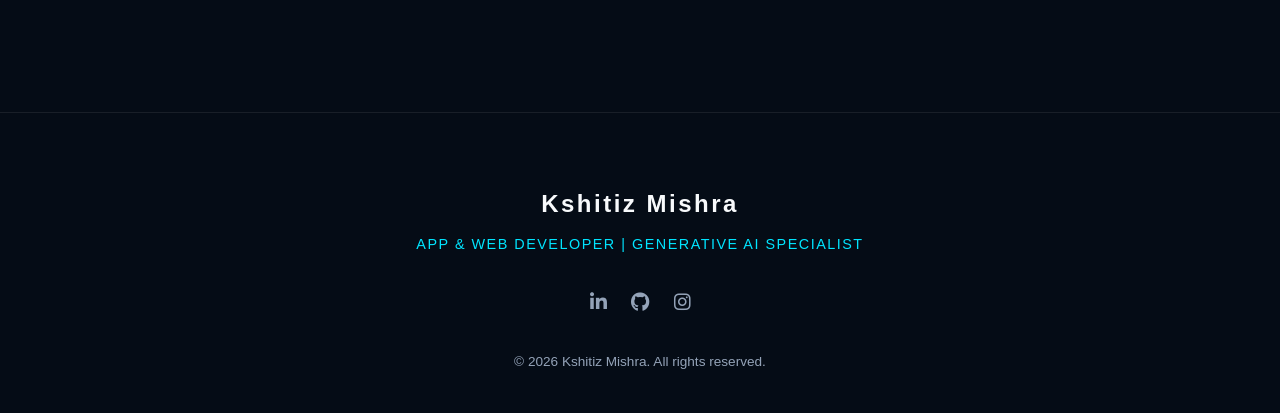
==== commit ceb0e60e: "Fix missing newline at end of index.html Add missing newline at end of index.html" ====
--- a/index.html
+++ b/index.html
@@ -377,4 +377,4 @@
 
   <script src="script.js"></script>
 </body>
-</html>
+  </html>
--- a/style.css
+++ b/style.css
@@ -1,412 +1,1065 @@
-/* ==========================================================================
-   KSHITIZ MISHRA - PORTFOLIO CSS ARCHITECTURE (UPDATED)
-   ========================================================================== */
-
+/* Custom Properties - Enhanced Cinematic Palette */
 :root {
-    --color-bg-base: #050816;
-    --color-bg-surface: #0a0f25;
-    --color-bg-surface-light: #111836;
-    
-    --color-accent-primary: #00f2ff;
-    --color-accent-primary-rgb: 0, 242, 255;
-    --color-accent-secondary: #7000ff;
-    --color-accent-secondary-rgb: 112, 0, 255;
-    --color-accent-tertiary: #b000ff;
-    
-    --color-text-primary: #ffffff;
-    --color-text-secondary: #94a3b8;
-    --color-text-muted: #64748b;
-    
-    --color-border: rgba(255, 255, 255, 0.1);
-    --color-border-hover: rgba(255, 255, 255, 0.2);
-    
-    --glass-bg: rgba(10, 15, 37, 0.6);
-    --glass-border: 1px solid rgba(255, 255, 255, 0.08);
-    --glass-shadow: 0 8px 32px 0 rgba(0, 0, 0, 0.37);
-    --glass-blur: blur(12px);
-    
-    --font-sans: 'Inter', system-ui, -apple-system, sans-serif;
-    --font-display: 'Space Grotesk', system-ui, sans-serif;
-    --font-mono: ui-monospace, SFMono-Regular, Menlo, Monaco, Consolas, monospace;
-    
-    --space-1: 0.25rem;
-    --space-2: 0.5rem;
-    --space-3: 0.75rem;
-    --space-4: 1rem;
-    --space-6: 1.5rem;
-    --space-8: 2rem;
-    --space-12: 3rem;
-    --space-16: 4rem;
-    --space-24: 6rem;
-    --space-32: 8rem;
-    
-    --transition-fast: 150ms cubic-bezier(0.4, 0, 0.2, 1);
-    --transition-normal: 300ms cubic-bezier(0.4, 0, 0.2, 1);
-    --transition-slow: 500ms cubic-bezier(0.4, 0, 0.2, 1);
-    
-    --container-max: 1200px;
-    --header-height: 80px;
-    --radius-sm: 0.5rem;
-    --radius-md: 1rem;
-    --radius-lg: 1.5rem;
-    --radius-full: 9999px;
-    
-    --z-negative: -1;
-    --z-normal: 1;
-    --z-above: 10;
-    --z-header: 100;
-    --z-modal: 1000;
-    --z-cursor: 9999;
-    --z-preloader: 10000;
-}
-
-*, *::before, *::after {
-    box-sizing: border-box;
-    margin: 0;
-    padding: 0;
+  --deep-navy: #050C16;
+  --midnight-blue: #0B1728;
+  --card-bg: rgba(13, 27, 42, 0.7);
+  --electric-cyan: #00E5FF;
+  --ai-violet: #8A6FFF;
+  --premium-gold: #F6D06E;
+  --white: #F8FAFC;
+  --muted: #94A3B8;
+  --border-color: rgba(255, 255, 255, 0.08);
+  --glow-cyan: rgba(0, 229, 255, 0.25);
+  --glow-violet: rgba(138, 111, 255, 0.2);
+  --transition: all 0.4s cubic-bezier(0.16, 1, 0.3, 1);
+}
+
+/* Global Reset & Base */
+* {
+  margin: 0;
+  padding: 0;
+  box-sizing: border-box;
 }
 
 html {
-    font-size: 16px;
-    scroll-behavior: smooth;
-    -webkit-font-smoothing: antialiased;
+  scroll-behavior: smooth;
 }
 
 body {
-    background-color: var(--color-bg-base);
-    color: var(--color-text-primary);
-    font-family: var(--font-sans);
-    line-height: 1.6;
-    overflow-x: hidden;
-    cursor: none;
-}
-
-::-webkit-scrollbar { width: 8px; }
-::-webkit-scrollbar-track { background: var(--color-bg-base); }
-::-webkit-scrollbar-thumb { background: var(--color-bg-surface-light); border-radius: var(--radius-full); }
-
-a { color: inherit; text-decoration: none; cursor: none; }
-
-/* --------------------------------------------------------------------------
-   PRELOADER WITH WELCOME TEXT STYLES
-   -------------------------------------------------------------------------- */
-.preloader {
+  background-color: var(--deep-navy);
+  color: var(--white);
+  font-family: 'Segoe UI', Roboto, Helvetica, Arial, sans-serif;
+  line-height: 1.6;
+  overflow-x: hidden;
+}
+
+a {
+  text-decoration: none;
+  color: inherit;
+  transition: var(--transition);
+}
+
+ul {
+  list-style: none;
+}
+
+.hidden {
+  display: none !important;
+  opacity: 0;
+  pointer-events: none;
+}
+
+/* Typography Hierarchy */
+h1, h2, h3, h4 {
+  font-weight: 700;
+  line-height: 1.2;
+}
+
+.section-title {
+  font-size: 2.6rem;
+  margin-bottom: 3.5rem;
+  text-align: center;
+  color: var(--white);
+  position: relative;
+  letter-spacing: 3px;
+  text-transform: uppercase;
+}
+
+.section-title::after {
+  content: '';
+  position: absolute;
+  bottom: -15px;
+  left: 50%;
+  transform: translateX(-50%);
+  width: 80px;
+  height: 4px;
+  background: linear-gradient(90deg, var(--electric-cyan), var(--ai-violet));
+  border-radius: 4px;
+  box-shadow: 0 0 15px var(--glow-cyan);
+}
+
+/* Buttons */
+.btn {
+  display: inline-block;
+  padding: 0.85rem 2.2rem;
+  font-size: 0.95rem;
+  font-weight: 600;
+  border-radius: 6px;
+  cursor: pointer;
+  transition: var(--transition);
+  border: 1px solid transparent;
+  letter-spacing: 1.2px;
+  text-transform: uppercase;
+}
+
+.btn-primary {
+  background: linear-gradient(135deg, var(--electric-cyan), #0099FF);
+  color: var(--deep-navy);
+  box-shadow: 0 4px 20px rgba(0, 229, 255, 0.3);
+}
+.btn-primary:hover {
+  transform: translateY(-2px);
+  box-shadow: 0 6px 25px rgba(0, 229, 255, 0.5);
+}
+
+.btn-primary-outline {
+  background-color: transparent;
+  border: 1px solid var(--electric-cyan);
+  color: var(--electric-cyan);
+}
+.btn-primary-outline:hover {
+  background-color: rgba(0, 229, 255, 0.1);
+  transform: translateY(-2px);
+  box-shadow: 0 0 20px var(--glow-cyan);
+}
+
+.btn-secondary {
+  background-color: transparent;
+  border: 1px solid var(--premium-gold);
+  color: var(--premium-gold);
+}
+.btn-secondary:hover {
+  background-color: rgba(246, 208, 110, 0.12);
+  transform: translateY(-2px);
+  box-shadow: 0 0 20px rgba(246, 208, 110, 0.3);
+}
+
+.btn-sm {
+  padding: 0.5rem 1.2rem;
+  font-size: 0.85rem;
+}
+.mt-2 { margin-top: 1.2rem; }
+
+/* 8-Second Cinematic Loader */
+.loader-overlay {
+  position: fixed;
+  inset: 0;
+  background-color: var(--deep-navy);
+  z-index: 9999;
+  display: flex;
+  justify-content: center;
+  align-items: center;
+  transition: opacity 1.2s ease, visibility 1.2s ease;
+  overflow: hidden;
+}
+
+.loader-bg-glow {
+  position: absolute;
+  width: 600px;
+  height: 600px;
+  background: radial-gradient(circle, rgba(138, 111, 255, 0.15) 0%, rgba(0, 229, 255, 0.05) 50%, transparent 70%);
+  border-radius: 50%;
+  animation: pulseGlow 4s ease-in-out infinite;
+}
+
+@keyframes pulseGlow {
+  0%, 100% { transform: scale(0.9); opacity: 0.6; }
+  50% { transform: scale(1.1); opacity: 1; }
+}
+
+.loader-text {
+  font-size: 2.8rem;
+  font-weight: 300;
+  letter-spacing: 6px;
+  color: var(--white);
+  opacity: 0;
+  transform: scale(0.92);
+  filter: blur(12px);
+  transition: opacity 0.8s cubic-bezier(0.16, 1, 0.3, 1), transform 1s cubic-bezier(0.16, 1, 0.3, 1), filter 1s ease;
+  text-align: center;
+  text-shadow: 0 0 30px rgba(0, 229, 255, 0.4);
+}
+
+.loader-text.active {
+  opacity: 1;
+  transform: scale(1);
+  filter: blur(0);
+}
+
+/* Modals */
+.modal-overlay {
+  position: fixed;
+  inset: 0;
+  background-color: rgba(5, 12, 22, 0.92);
+  display: flex;
+  justify-content: center;
+  align-items: center;
+  z-index: 9000;
+  backdrop-filter: blur(12px);
+}
+
+.modal-card {
+  position: relative;
+  background: var(--midnight-blue);
+  border: 1px solid var(--ai-violet);
+  padding: 3.5rem 3rem;
+  border-radius: 14px;
+  text-align: center;
+  max-width: 520px;
+  width: 90%;
+  box-shadow: 0 25px 60px rgba(0,0,0,0.7), 0 0 30px var(--glow-violet);
+  overflow: hidden;
+}
+
+.modal-glow {
+  position: absolute;
+  top: -50px;
+  left: 50%;
+  transform: translateX(-50%);
+  width: 200px;
+  height: 100px;
+  background: var(--ai-violet);
+  filter: blur(60px);
+  opacity: 0.4;
+}
+
+.modal-icon {
+  font-size: 3.5rem;
+  color: var(--electric-cyan);
+  margin-bottom: 1.5rem;
+  filter: drop-shadow(0 0 10px var(--glow-cyan));
+}
+
+.modal-card p {
+  font-size: 1.25rem;
+  margin-bottom: 2.5rem;
+  color: var(--white);
+  font-weight: 400;
+}
+
+.modal-actions {
+  display: flex;
+  gap: 1.2rem;
+  justify-content: center;
+  flex-wrap: wrap;
+}
+
+/* Navigation */
+.navbar {
+  position: fixed;
+  top: 0;
+  width: 100%;
+  padding: 1.8rem 6%;
+  display: flex;
+  justify-content: space-between;
+  align-items: center;
+  z-index: 1000;
+  transition: var(--transition);
+  background-color: transparent;
+}
+
+.navbar.scrolled {
+  background-color: rgba(5, 12, 22, 0.88);
+  backdrop-filter: blur(16px);
+  padding: 1.1rem 6%;
+  border-bottom: 1px solid var(--border-color);
+  box-shadow: 0 10px 30px rgba(0,0,0,0.5);
+}
+
+.nav-brand a {
+  font-size: 1.4rem;
+  font-weight: 700;
+  letter-spacing: 2.5px;
+  color: var(--white);
+  text-shadow: 0 0 15px rgba(255,255,255,0.2);
+}
+
+.nav-links {
+  display: flex;
+  gap: 2.2rem;
+}
+
+.nav-links a {
+  font-size: 0.85rem;
+  text-transform: uppercase;
+  letter-spacing: 1.5px;
+  font-weight: 600;
+  color: var(--muted);
+  position: relative;
+  padding-bottom: 4px;
+}
+
+.nav-links a::after {
+  content: '';
+  position: absolute;
+  bottom: 0;
+  left: 0;
+  width: 0;
+  height: 2px;
+  background: var(--electric-cyan);
+  transition: var(--transition);
+}
+
+.nav-links a:hover {
+  color: var(--electric-cyan);
+}
+
+.nav-links a:hover::after {
+  width: 100%;
+}
+
+.hamburger {
+  display: none;
+  font-size: 1.6rem;
+  cursor: pointer;
+  color: var(--white);
+}
+
+/* Sections Global */
+.section {
+  padding: 7rem 6%;
+}
+.section-container {
+  max-width: 1240px;
+  margin: 0 auto;
+}
+.reveal {
+  opacity: 0;
+  transform: translateY(40px);
+  transition: opacity 1s cubic-bezier(0.16, 1, 0.3, 1), transform 1s cubic-bezier(0.16, 1, 0.3, 1);
+}
+.reveal.active {
+  opacity: 1;
+  transform: translateY(0);
+}
+
+/* Hero Section */
+.hero-section {
+  min-height: 100vh;
+  display: flex;
+  align-items: center;
+  padding: 0 6%;
+  position: relative;
+  overflow: hidden;
+}
+
+.hero-bg-lights {
+  position: absolute;
+  top: -10%;
+  right: -5%;
+  width: 700px;
+  height: 700px;
+  background: radial-gradient(circle, rgba(138, 111, 255, 0.12) 0%, rgba(0, 229, 255, 0.04) 50%, transparent 70%);
+  border-radius: 50%;
+  z-index: 0;
+  pointer-events: none;
+}
+
+.hero-container {
+  display: grid;
+  grid-template-columns: 1.2fr 1fr;
+  gap: 4rem;
+  max-width: 1240px;
+  margin: 0 auto;
+  width: 100%;
+  align-items: center;
+  position: relative;
+  z-index: 1;
+}
+
+.hero-content h1 {
+  font-size: 4.2rem;
+  margin-bottom: 0.6rem;
+  letter-spacing: -1px;
+  background: linear-gradient(135deg, var(--white) 30%, var(--muted) 100%);
+  -webkit-background-clip: text;
+  -webkit-text-fill-color: transparent;
+}
+
+.hero-content h2 {
+  font-size: 1.4rem;
+  color: var(--electric-cyan);
+  margin-bottom: 0.3rem;
+  letter-spacing: 2.5px;
+  text-transform: uppercase;
+}
+
+.hero-content h3 {
+  font-size: 1.15rem;
+  color: var(--ai-violet);
+  margin-bottom: 1.8rem;
+  letter-spacing: 1.5px;
+  text-transform: uppercase;
+}
+
+.hero-content p {
+  color: var(--muted);
+  font-size: 1.15rem;
+  max-width: 540px;
+  margin-bottom: 2.2rem;
+  font-weight: 300;
+}
+
+.hero-stats {
+  display: flex;
+  gap: 2.5rem;
+  margin-bottom: 2.8rem;
+  padding: 1.5rem 0;
+  border-top: 1px solid var(--border-color);
+  border-bottom: 1px solid var(--border-color);
+}
+
+.stat-item {
+  display: flex;
+  flex-direction: column;
+}
+
+.stat-number {
+  font-size: 2.2rem;
+  font-weight: 700;
+  color: var(--premium-gold);
+  text-shadow: 0 0 15px rgba(246, 208, 110, 0.3);
+}
+
+.stat-text {
+  font-size: 0.8rem;
+  color: var(--muted);
+  text-transform: uppercase;
+  letter-spacing: 1px;
+  margin-top: 2px;
+}
+
+.hero-actions {
+  display: flex;
+  gap: 1.2rem;
+  flex-wrap: wrap;
+}
+
+.hero-image {
+  display: flex;
+  justify-content: center;
+  position: relative;
+}
+
+.image-glow {
+  position: absolute;
+  width: 100%;
+  height: 100%;
+  background: linear-gradient(135deg, var(--electric-cyan), var(--ai-violet));
+  filter: blur(40px);
+  opacity: 0.35;
+  border-radius: 20px;
+}
+
+.image-frame {
+  position: relative;
+  width: 100%;
+  max-width: 380px;
+  aspect-ratio: 4/5;
+  border-radius: 12px;
+  padding: 3px;
+  background: linear-gradient(135deg, var(--electric-cyan), var(--ai-violet));
+  box-shadow: 0 20px 40px rgba(0,0,0,0.6);
+}
+
+.image-frame img {
+  width: 100%;
+  height: 100%;
+  object-fit: cover;
+  border-radius: 10px;
+  filter: contrast(105%) brightness(98%);
+  transition: var(--transition);
+}
+
+.image-frame:hover img {
+  filter: contrast(110%) brightness(102%);
+  transform: scale(1.02);
+}
+
+/* About Section */
+.about-section {
+  background-color: var(--midnight-blue);
+  border-top: 1px solid var(--border-color);
+  border-bottom: 1px solid var(--border-color);
+}
+.about-card {
+  max-width: 860px;
+  margin: 0 auto;
+  background: var(--card-bg);
+  border: 1px solid var(--border-color);
+  padding: 3.5rem;
+  border-radius: 16px;
+  backdrop-filter: blur(10px);
+  box-shadow: 0 15px 35px rgba(0,0,0,0.3);
+}
+.about-card p {
+  font-size: 1.2rem;
+  color: var(--muted);
+  margin-bottom: 1.8rem;
+  font-weight: 300;
+  line-height: 1.8;
+}
+.about-card p:last-child {
+  margin-bottom: 0;
+}
+
+/* Experience Section */
+.timeline {
+  max-width: 860px;
+  margin: 0 auto;
+  position: relative;
+}
+.timeline::before {
+  content: '';
+  position: absolute;
+  top: 0;
+  left: 19px;
+  height: 100%;
+  width: 2px;
+  background: linear-gradient(to bottom, var(--electric-cyan), var(--ai-violet));
+  opacity: 0.4;
+}
+.timeline-item {
+  position: relative;
+  padding-left: 60px;
+  margin-bottom: 3.5rem;
+}
+.timeline-dot {
+  position: absolute;
+  left: 12px;
+  top: 6px;
+  width: 16px;
+  height: 16px;
+  border-radius: 50%;
+  background: var(--electric-cyan);
+  box-shadow: 0 0 15px var(--electric-cyan);
+  border: 3px solid var(--deep-navy);
+}
+.timeline-content {
+  background: var(--card-bg);
+  border: 1px solid var(--border-color);
+  padding: 2.2rem;
+  border-radius: 12px;
+  backdrop-filter: blur(10px);
+  transition: var(--transition);
+}
+.timeline-content:hover {
+  border-color: rgba(0, 229, 255, 0.3);
+  transform: translateY(-3px);
+  box-shadow: 0 10px 30px rgba(0,0,0,0.4);
+}
+.timeline-content h3 {
+  font-size: 1.4rem;
+  color: var(--white);
+  margin-bottom: 0.2rem;
+}
+.timeline-content h4 {
+  font-size: 1.1rem;
+  color: var(--ai-violet);
+  margin-bottom: 0.8rem;
+  font-weight: 600;
+}
+.timeline-date {
+  display: inline-block;
+  font-size: 0.85rem;
+  color: var(--premium-gold);
+  margin-bottom: 1.2rem;
+  font-weight: 600;
+  letter-spacing: 0.5px;
+}
+.timeline-content p {
+  color: var(--muted);
+  font-size: 1rem;
+  font-weight: 300;
+}
+
+/* Services Section */
+.services-section {
+  background-color: var(--deep-navy);
+}
+.grid-container {
+  display: grid;
+  grid-template-columns: repeat(auto-fit, minmax(340px, 1fr));
+  gap: 2.2rem;
+}
+.service-card {
+  position: relative;
+  background: var(--card-bg);
+  border: 1px solid var(--border-color);
+  padding: 3rem 2.2rem;
+  border-radius: 14px;
+  transition: var(--transition);
+  overflow: hidden;
+  backdrop-filter: blur(10px);
+}
+.card-glow {
+  position: absolute;
+  top: 0;
+  right: 0;
+  width: 120px;
+  height: 120px;
+  background: radial-gradient(circle, var(--glow-cyan) 0%, transparent 70%);
+  opacity: 0;
+  transition: var(--transition);
+}
+.service-card:hover {
+  transform: translateY(-6px);
+  border-color: var(--electric-cyan);
+  box-shadow: 0 15px 40px rgba(0, 229, 255, 0.1);
+}
+.service-card:hover .card-glow {
+  opacity: 1;
+}
+.service-icon {
+  font-size: 2.8rem;
+  color: var(--electric-cyan);
+  margin-bottom: 1.8rem;
+  filter: drop-shadow(0 0 10px var(--glow-cyan));
+}
+.service-card h3 {
+  margin-bottom: 1rem;
+  font-size: 1.25rem;
+  color: var(--white);
+}
+.service-card p {
+  color: var(--muted);
+  font-size: 0.95rem;
+  font-weight: 300;
+}
+
+/* Skills Section */
+.skills-section {
+  background-color: var(--midnight-blue);
+  border-top: 1px solid var(--border-color);
+  border-bottom: 1px solid var(--border-color);
+}
+.skills-grid {
+  display: grid;
+  grid-template-columns: repeat(auto-fit, minmax(270px, 1fr));
+  gap: 2.2rem;
+}
+.skill-category {
+  background: var(--card-bg);
+  padding: 2.5rem 2rem;
+  border-radius: 14px;
+  border-top: 3px solid var(--ai-violet);
+  border-left: 1px solid var(--border-color);
+  border-right: 1px solid var(--border-color);
+  border-bottom: 1px solid var(--border-color);
+  backdrop-filter: blur(10px);
+  transition: var(--transition);
+}
+.skill-category:hover {
+  transform: translateY(-4px);
+  box-shadow: 0 10px 30px rgba(0,0,0,0.4);
+}
+.skill-category h3 {
+  margin-bottom: 1.8rem;
+  color: var(--white);
+  font-size: 1.2rem;
+  letter-spacing: 0.5px;
+}
+.skill-tags {
+  display: flex;
+  flex-wrap: wrap;
+  gap: 0.8rem;
+}
+.skill-tags span {
+  background: rgba(255, 255, 255, 0.03);
+  padding: 0.6rem 1.1rem;
+  border-radius: 6px;
+  font-size: 0.85rem;
+  color: var(--muted);
+  border: 1px solid var(--border-color);
+  transition: var(--transition);
+  font-weight: 500;
+}
+.skill-tags span:hover {
+  background: var(--electric-cyan);
+  color: var(--deep-navy);
+  border-color: var(--electric-cyan);
+  box-shadow: 0 0 15px var(--glow-cyan);
+  transform: translateY(-2px);
+}
+
+/* Projects Section */
+.projects-section {
+  background-color: var(--deep-navy);
+}
+.projects-grid {
+  display: grid;
+  grid-template-columns: repeat(auto-fit, minmax(340px, 1fr));
+  gap: 2.2rem;
+}
+.project-card {
+  background: var(--card-bg);
+  border: 1px solid var(--border-color);
+  border-radius: 14px;
+  padding: 2.5rem;
+  transition: var(--transition);
+  backdrop-filter: blur(10px);
+}
+.project-card:hover {
+  border-color: var(--ai-violet);
+  transform: translateY(-6px);
+  box-shadow: 0 15px 40px rgba(138, 111, 255, 0.15);
+}
+.project-content h3 {
+  font-size: 1.35rem;
+  margin-bottom: 0.8rem;
+  color: var(--white);
+}
+.project-domain {
+  display: inline-block;
+  font-size: 0.8rem;
+  color: var(--electric-cyan);
+  background: rgba(0, 229, 255, 0.08);
+  padding: 0.35rem 1rem;
+  border-radius: 20px;
+  margin-bottom: 1.2rem;
+  font-weight: 600;
+  border: 1px solid rgba(0, 229, 255, 0.2);
+}
+.project-tech {
+  font-size: 0.9rem;
+  color: var(--muted);
+  margin-bottom: 1.2rem;
+}
+.project-desc {
+  font-size: 0.95rem;
+  color: var(--muted);
+  font-weight: 300;
+}
+
+/* Credentials Section */
+.credentials-section {
+  background-color: var(--midnight-blue);
+  border-top: 1px solid var(--border-color);
+}
+.credentials-grid {
+  display: grid;
+  grid-template-columns: repeat(auto-fit, minmax(340px, 1fr));
+  gap: 2.5rem;
+}
+.credential-card {
+  background: var(--card-bg);
+  border: 1px solid rgba(246, 208, 110, 0.25);
+  border-radius: 14px;
+  overflow: hidden;
+  transition: var(--transition);
+  backdrop-filter: blur(10px);
+}
+.credential-card:hover {
+  border-color: var(--premium-gold);
+  transform: translateY(-6px);
+  box-shadow: 0 15px 40px rgba(246, 208, 110, 0.15);
+}
+.cred-img-wrapper {
+  position: relative;
+  width: 100%;
+  height: 230px;
+  cursor: pointer;
+  overflow: hidden;
+}
+.cred-img-wrapper img {
+  width: 100%;
+  height: 100%;
+  object-fit: cover;
+  transition: transform 0.6s cubic-bezier(0.16, 1, 0.3, 1);
+}
+.cred-img-wrapper:hover img {
+  transform: scale(1.06);
+}
+.cred-overlay {
+  position: absolute;
+  inset: 0;
+  background: rgba(5, 12, 22, 0.7);
+  display: flex;
+  justify-content: center;
+  align-items: center;
+  opacity: 0;
+  transition: var(--transition);
+}
+.cred-img-wrapper:hover .cred-overlay {
+  opacity: 1;
+}
+.cred-overlay i {
+  font-size: 2.2rem;
+  color: var(--electric-cyan);
+  filter: drop-shadow(0 0 10px var(--glow-cyan));
+}
+.cred-info {
+  padding: 2rem;
+}
+.cred-info h3 {
+  font-size: 1.15rem;
+  color: var(--premium-gold);
+  margin-bottom: 1.2rem;
+  letter-spacing: 0.5px;
+}
+.cred-info p {
+  font-size: 0.9rem;
+  color: var(--muted);
+  margin-bottom: 0.4rem;
+  font-weight: 300;
+}
+
+/* Lightbox Modal */
+.lightbox-overlay {
+  position: fixed;
+  inset: 0;
+  background: rgba(5, 12, 22, 0.96);
+  z-index: 9999;
+  display: flex;
+  justify-content: center;
+  align-items: center;
+  backdrop-filter: blur(16px);
+  opacity: 1;
+  transition: opacity 0.4s ease;
+}
+.lightbox-content {
+  max-width: 90%;
+  max-height: 90vh;
+}
+.lightbox-content img {
+  max-width: 100%;
+  max-height: 90vh;
+  border: 2px solid var(--premium-gold);
+  border-radius: 8px;
+  box-shadow: 0 0 50px rgba(0,0,0,0.9), 0 0 30px rgba(246, 208, 110, 0.2);
+}
+.close-lightbox {
+  position: absolute;
+  top: 25px;
+  right: 35px;
+  font-size: 2.5rem;
+  color: var(--white);
+  cursor: pointer;
+  transition: color 0.3s;
+}
+.close-lightbox:hover {
+  color: var(--premium-gold);
+}
+
+/* Contact Section */
+.contact-section {
+  background-color: var(--deep-navy);
+  border-top: 1px solid var(--border-color);
+}
+.contact-subtitle {
+  text-align: center;
+  color: var(--muted);
+  margin-bottom: 3.5rem;
+  font-size: 1.1rem;
+  font-weight: 300;
+}
+.contact-wrapper {
+  display: grid;
+  grid-template-columns: 1fr 1.4fr;
+  gap: 4.5rem;
+  max-width: 1040px;
+  margin: 0 auto;
+}
+.contact-info .info-item {
+  display: flex;
+  align-items: center;
+  gap: 1.2rem;
+  margin-bottom: 1.8rem;
+  font-size: 1.1rem;
+  color: var(--muted);
+}
+.contact-info .info-item a:hover {
+  color: var(--electric-cyan);
+}
+.info-item i {
+  color: var(--electric-cyan);
+  font-size: 1.4rem;
+  filter: drop-shadow(0 0 8px var(--glow-cyan));
+}
+.social-links {
+  margin-top: 2.5rem;
+  display: flex;
+  gap: 1.2rem;
+}
+.social-links a {
+  display: flex;
+  justify-content: center;
+  align-items: center;
+  width: 48px;
+  height: 48px;
+  background: var(--card-bg);
+  border-radius: 50%;
+  color: var(--white);
+  font-size: 1.2rem;
+  border: 1px solid var(--border-color);
+  transition: var(--transition);
+}
+.social-links a:hover {
+  background: var(--electric-cyan);
+  color: var(--deep-navy);
+  border-color: var(--electric-cyan);
+  box-shadow: 0 0 20px var(--glow-cyan);
+  transform: translateY(-4px);
+}
+.contact-form {
+  display: flex;
+  flex-direction: column;
+  gap: 1.2rem;
+}
+.contact-form input,
+.contact-form textarea {
+  width: 100%;
+  padding: 1.1rem 1.4rem;
+  background: var(--card-bg);
+  border: 1px solid var(--border-color);
+  border-radius: 8px;
+  color: var(--white);
+  font-family: inherit;
+  font-size: 1rem;
+  transition: var(--transition);
+  backdrop-filter: blur(10px);
+}
+.contact-form input:focus,
+.contact-form textarea:focus {
+  outline: none;
+  border-color: var(--electric-cyan);
+  box-shadow: 0 0 20px var(--glow-cyan);
+}
+.form-status {
+  font-size: 0.95rem;
+  margin-top: 0.5rem;
+  display: none;
+}
+.form-status.success {
+  color: #10B981;
+  display: block;
+}
+
+/* Footer */
+footer {
+  background-color: var(--deep-navy);
+  padding: 4.5rem 6% 2.5rem;
+  text-align: center;
+  border-top: 1px solid var(--border-color);
+}
+.footer-brand {
+  font-size: 1.5rem;
+  font-weight: 700;
+  letter-spacing: 2.5px;
+  margin-bottom: 0.6rem;
+}
+.footer-role {
+  color: var(--electric-cyan);
+  font-size: 0.9rem;
+  margin-bottom: 2rem;
+  letter-spacing: 1.5px;
+  text-transform: uppercase;
+}
+.footer-socials {
+  display: flex;
+  justify-content: center;
+  gap: 1.5rem;
+  margin-bottom: 2rem;
+}
+.footer-socials a {
+  color: var(--muted);
+  font-size: 1.2rem;
+}
+.footer-socials a:hover {
+  color: var(--electric-cyan);
+  text-shadow: 0 0 10px var(--glow-cyan);
+}
+.footer-copyright {
+  color: var(--muted);
+  font-size: 0.85rem;
+  font-weight: 300;
+}
+
+/* Music Player Widget */
+.music-player {
+  position: fixed;
+  bottom: 25px;
+  left: 25px;
+  background: rgba(11, 23, 40, 0.92);
+  border: 1px solid var(--electric-cyan);
+  padding: 0.9rem 1.4rem;
+  border-radius: 35px;
+  display: flex;
+  align-items: center;
+  gap: 18px;
+  z-index: 8000;
+  backdrop-filter: blur(12px);
+  box-shadow: 0 10px 30px rgba(0,0,0,0.6), 0 0 20px rgba(0, 229, 255, 0.15);
+  transition: var(--transition);
+}
+.track-info {
+  display: flex;
+  align-items: center;
+  gap: 12px;
+}
+.track-info i {
+  color: var(--electric-cyan);
+  font-size: 1.1rem;
+}
+.spin-icon {
+  animation: spin 4s linear infinite;
+}
+@keyframes spin { 100% { transform: rotate(360deg); } }
+
+.track-name {
+  font-size: 0.85rem;
+  color: var(--white);
+  font-weight: 600;
+  letter-spacing: 1.2px;
+}
+.music-controls {
+  display: flex;
+  gap: 12px;
+  border-left: 1px solid var(--border-color);
+  padding-left: 12px;
+}
+.music-controls button {
+  background: transparent;
+  border: none;
+  color: var(--muted);
+  cursor: pointer;
+  font-size: 1rem;
+  transition: color 0.3s;
+}
+.music-controls button:hover {
+  color: var(--electric-cyan);
+}
+
+/* Responsive Media Queries */
+@media (max-width: 992px) {
+  .hero-container, .contact-wrapper {
+    grid-template-columns: 1fr;
+    text-align: center;
+  }
+  .hero-content h1 { font-size: 3.2rem; }
+  .hero-actions { justify-content: center; }
+  .hero-stats { justify-content: center; }
+  .contact-info .info-item { justify-content: center; }
+  .social-links { justify-content: center; }
+  .hero-image { margin-top: 2rem; }
+}
+
+@media (max-width: 768px) {
+  .hamburger { display: block; }
+  .nav-links {
     position: fixed;
-    inset: 0;
-    background: var(--color-bg-base);
-    z-index: var(--z-preloader);
-    display: flex;
-    justify-content: center;
-    align-items: center;
-    transition: opacity 0.8s ease, visibility 0.8s ease;
-}
-
-.preloader.fade-out {
-    opacity: 0;
-    visibility: hidden;
-}
-
-.loader-content {
-    display: flex;
+    top: 75px;
+    left: -100%;
+    width: 100%;
+    height: calc(100vh - 75px);
+    background: rgba(5, 12, 22, 0.98);
     flex-direction: column;
     align-items: center;
-    gap: var(--space-6);
-    text-align: center;
-}
-
-.welcome-text {
-    font-family: var(--font-display);
-    font-size: clamp(1.75rem, 4vw, 2.5rem);
-    font-weight: 700;
-    letter-spacing: -0.02em;
-    background: linear-gradient(135deg, #ffffff, var(--color-text-secondary));
-    -webkit-background-clip: text;
-    background-clip: text;
-    -webkit-text-fill-color: transparent;
-    margin-bottom: var(--space-2);
-    opacity: 0;
-    transform: translateY(-10px);
-    animation: welcomeFadeIn 0.8s cubic-bezier(0.16, 1, 0.3, 1) forwards 0.2s;
-}
-
-@keyframes welcomeFadeIn {
-    to {
-        opacity: 1;
-        transform: translateY(0);
-    }
-}
-
-.loader-logo {
-    width: 70px;
-    height: 70px;
-    stroke-dasharray: 200;
-    stroke-dashoffset: 200;
-    animation: draw-logo 2s ease forwards infinite alternate;
-}
-
-.progress-bar-container {
-    width: 240px;
-    height: 3px;
-    background: var(--color-border);
-    border-radius: var(--radius-full);
-    overflow: hidden;
-}
-
-.progress-bar {
-    height: 100%;
-    width: 0%;
-    background: linear-gradient(90deg, var(--color-accent-primary), var(--color-accent-secondary));
-    transition: width 0.15s linear;
-}
-
-.loading-text {
-    font-family: var(--font-mono);
-    font-size: 0.875rem;
-    color: var(--color-text-secondary);
-    letter-spacing: 0.1em;
-}
-
-/* --------------------------------------------------------------------------
-   CIRCULAR FRAME STYLES
-   -------------------------------------------------------------------------- */
-.about-image-wrapper {
-    position: relative;
-    width: 100%;
-    max-width: 420px;
-    margin: 0 auto;
-    aspect-ratio: 1/1;
-    display: flex;
-    align-items: center;
     justify-content: center;
-}
-
-.image-circular-frame {
-    position: relative;
-    width: 90%;
-    height: 90%;
-    border-radius: 50%;
-    padding: 6px;
-    background: linear-gradient(135deg, rgba(255,255,255,0.1), rgba(255,255,255,0.02));
-    box-shadow: var(--glass-shadow);
-    display: flex;
-    align-items: center;
-    justify-content: center;
-}
-
-.image-circular-frame::before {
-    content: '';
-    position: absolute;
-    inset: 0;
-    border-radius: 50%;
-    padding: 2px;
-    background: linear-gradient(135deg, var(--color-accent-primary), var(--color-accent-secondary));
-    -webkit-mask: linear-gradient(#fff 0 0) content-box, linear-gradient(#fff 0 0);
-    -webkit-mask-composite: xor;
-    mask-composite: exclude;
-    pointer-events: none;
-}
-
-.frame-glow {
-    position: absolute;
-    inset: -4px;
-    border-radius: 50%;
-    background: linear-gradient(135deg, var(--color-accent-primary), var(--color-accent-secondary));
-    opacity: 0.15;
-    filter: blur(15px);
-    z-index: 0;
-    transition: opacity var(--transition-normal);
-}
-
-.image-circular-frame:hover .frame-glow {
-    opacity: 0.3;
-}
-
-.image-container {
-    width: 100%;
-    height: 100%;
-    border-radius: 50%;
-    overflow: hidden;
-    position: relative;
-    z-index: 1;
-    background: var(--color-bg-surface);
-}
-
-.profile-photo {
-    width: 100%;
-    height: 100%;
-    object-fit: cover;
-    transition: transform var(--transition-slow);
-}
-
-.image-circular-frame:hover .profile-photo {
-    transform: scale(1.06);
-}
-
-.code-snippet-overlay {
-    position: absolute;
-    bottom: 5%;
-    right: -2%;
-    font-family: var(--font-mono);
-    color: #a5b4fc;
-    font-size: 0.75rem;
-    padding: var(--space-3) var(--space-4);
-    background: rgba(5, 8, 22, 0.85);
-    backdrop-filter: blur(8px);
-    border-radius: var(--radius-md);
-    border: 1px solid rgba(255,255,255,0.08);
-    z-index: 2;
-    pointer-events: none;
-    box-shadow: 0 10px 25px rgba(0,0,0,0.5);
-}
-
-/* --------------------------------------------------------------------------
-   TYPOGRAPHY & UTILITIES
-   -------------------------------------------------------------------------- */
-h1, h2, h3, h4 { font-family: var(--font-display); line-height: 1.1; font-weight: 700; letter-spacing: -0.02em; }
-.text-gradient { background: linear-gradient(135deg, var(--color-accent-primary), var(--color-accent-secondary), var(--color-accent-tertiary)); -webkit-background-clip: text; background-clip: text; -webkit-text-fill-color: transparent; color: transparent; background-size: 200% auto; animation: gradient-flow 5s ease infinite; }
-.container { width: 100%; max-width: var(--container-max); margin: 0 auto; padding: 0 var(--space-4); }
-.section-padding { padding-top: var(--space-32); padding-bottom: var(--space-32); }
-.glass-panel { background: var(--glass-bg); backdrop-filter: var(--glass-blur); -webkit-backdrop-filter: var(--glass-blur); border: var(--glass-border); box-shadow: var(--glass-shadow); border-radius: var(--radius-lg); }
-
-/* Custom Cursor */
-.cursor { position: fixed; top: 0; left: 0; width: 8px; height: 8px; background: var(--color-accent-primary); border-radius: 50%; pointer-events: none; z-index: var(--z-cursor); transform: translate(-50%, -50%); transition: width 0.2s, height 0.2s; }
-.cursor-blur { position: fixed; top: 0; left: 0; width: 40px; height: 40px; border: 1px solid var(--color-accent-primary); border-radius: 50%; pointer-events: none; z-index: calc(var(--z-cursor) - 1); transform: translate(-50%, -50%); transition: width 0.3s, height 0.3s, transform 0.1s cubic-bezier(0.1, 1, 0.1, 1); }
-.cursor.hovering { width: 16px; height: 16px; background: transparent; border: 2px solid var(--color-accent-primary); }
-.cursor-blur.hovering { width: 54px; height: 54px; background: rgba(0, 242, 255, 0.08); border-color: transparent; }
-
-/* Background Aurora & Noise */
-.aurora-bg { position: fixed; top: 0; left: 0; width: 100vw; height: 100vh; z-index: var(--z-negative); opacity: 0.6; }
-.noise-overlay { position: fixed; top: 0; left: 0; width: 100vw; height: 100vh; z-index: calc(var(--z-negative) + 1); background-image: url('data:image/svg+xml,%3Csvg viewBox="0 0 200 200" xmlns="http://www.w3.org/2000/svg"%3E%3Cfilter id="noiseFilter"%3E%3CfeTurbulence type="fractalNoise" baseFrequency="0.65" numOctaves="3"/%3E%3C/filter%3E%3Crect width="100%25" height="100%25" filter="url(%23noiseFilter)"/%3E%3C/svg%3E'); opacity: 0.03; pointer-events: none; }
-
-/* Buttons */
-.btn { display: inline-flex; align-items: center; justify-content: center; gap: var(--space-2); font-family: var(--font-sans); font-weight: 500; border-radius: var(--radius-full); transition: all var(--transition-normal); position: relative; }
-.btn-lg { padding: var(--space-3) var(--space-8); font-size: 1.05rem; }
-.btn-primary { background: var(--color-text-primary); color: var(--color-bg-base); }
-.btn-primary:hover { transform: translateY(-2px); box-shadow: 0 10px 20px -10px rgba(255, 255, 255, 0.3); }
-.btn-secondary { background: var(--glass-bg); color: var(--color-text-primary); border: 1px solid var(--color-border); backdrop-filter: var(--glass-blur); }
-.btn-secondary:hover { background: rgba(255,255,255,0.08); }
-
-/* Navigation Header (Cleaned up - Let's Talk button removed) */
-.header { position: fixed; top: 0; left: 0; width: 100%; height: var(--header-height); display: flex; align-items: center; z-index: var(--z-header); transition: all var(--transition-normal); }
-.header.scrolled { background: rgba(5, 8, 22, 0.85); backdrop-filter: blur(16px); -webkit-backdrop-filter: blur(16px); border-bottom: 1px solid var(--color-border); height: 70px; }
-.nav-container { width: 100%; max-width: var(--container-max); margin: 0 auto; padding: 0 var(--space-4); display: flex; justify-content: space-between; align-items: center; }
-.logo-text { font-family: var(--font-display); font-size: 1.5rem; font-weight: 800; color: var(--color-text-primary); }
-.desktop-nav { display: none; }
-.nav-list { display: flex; gap: var(--space-8); }
-.nav-link { font-size: 0.875rem; font-weight: 500; color: var(--color-text-secondary); transition: color var(--transition-fast); position: relative; }
-.nav-link:hover, .nav-link.active { color: var(--color-text-primary); }
-.nav-link::after { content: ''; position: absolute; bottom: -4px; left: 0; width: 0%; height: 2px; background: var(--color-accent-primary); transition: width var(--transition-normal); }
-.nav-link:hover::after, .nav-link.active::after { width: 100%; }
-
-.mobile-menu-btn { display: flex; flex-direction: column; justify-content: space-between; width: 24px; height: 14px; z-index: calc(var(--z-header) + 2); }
-.hamburger-line { width: 100%; height: 2px; background-color: var(--color-text-primary); transition: all 0.3s ease; }
-.mobile-menu-btn.active .hamburger-line:first-child { transform: translateY(6px) rotate(45deg); }
-.mobile-menu-btn.active .hamburger-line:last-child { transform: translateY(-6px) rotate(-45deg); }
-
-.mobile-menu-overlay { position: fixed; inset: 0; background: rgba(5, 8, 22, 0.96); backdrop-filter: blur(20px); z-index: calc(var(--z-header) + 1); display: flex; align-items: center; justify-content: center; opacity: 0; visibility: hidden; transition: all 0.4s ease; }
-.mobile-menu-overlay.active { opacity: 1; visibility: visible; }
-.mobile-nav-list { display: flex; flex-direction: column; align-items: center; gap: var(--space-6); }
-.mobile-nav-link { font-family: var(--font-display); font-size: 2rem; font-weight: 600; color: var(--color-text-secondary); transition: color 0.3s ease; }
-.mobile-nav-link:hover { color: var(--color-text-primary); }
-
-/* Hero Section */
-.hero-section { min-height: 100vh; display: flex; align-items: center; position: relative; padding-top: var(--header-height); }
-.hero-content { max-width: 800px; }
-.badge-wrapper { display: inline-flex; align-items: center; gap: var(--space-2); padding: var(--space-2) var(--space-4); background: rgba(255,255,255,0.03); border: 1px solid var(--color-border); border-radius: var(--radius-full); margin-bottom: var(--space-6); }
-.status-dot { width: 8px; height: 8px; background: #10b981; border-radius: 50%; box-shadow: 0 0 10px #10b981; animation: pulse-green 2s infinite; }
-.badge-text { font-size: 0.875rem; font-weight: 500; color: var(--color-text-secondary); }
-.hero-title { font-size: clamp(2.75rem, 7vw, 5.5rem); margin-bottom: var(--space-4); display: flex; flex-direction: column; }
-.hero-subtitle { font-size: clamp(1.25rem, 3vw, 1.65rem); font-weight: 500; color: var(--color-text-secondary); margin-bottom: var(--space-6); }
-.hero-description { font-size: 1.1rem; color: var(--color-text-muted); max-width: 600px; margin-bottom: var(--space-8); }
-.hero-cta-group { display: flex; flex-wrap: wrap; gap: var(--space-4); margin-bottom: var(--space-12); }
-.hero-stats { display: flex; align-items: center; gap: var(--space-8); }
-.stat-item { display: flex; flex-direction: column; }
-.stat-num { font-family: var(--font-display); font-size: 2rem; color: var(--color-text-primary); }
-.stat-label { font-size: 0.875rem; color: var(--color-text-muted); }
-.stat-divider { width: 1px; height: 35px; background: var(--color-border); }
-
-.scroll-indicator { position: absolute; bottom: var(--space-8); left: 50%; transform: translateX(-50%); display: flex; flex-direction: column; align-items: center; gap: var(--space-2); opacity: 0.6; }
-.mouse { width: 22px; height: 34px; border: 2px solid var(--color-text-primary); border-radius: 12px; display: flex; justify-content: center; padding-top: 4px; }
-.wheel { width: 4px; height: 8px; background: var(--color-text-primary); border-radius: 2px; animation: scroll-wheel 1.5s infinite; }
-
-/* About Typography & Floating Elements */
-.section-header { margin-bottom: var(--space-12); }
-.section-title { font-size: clamp(2.25rem, 5vw, 3.5rem); margin-bottom: var(--space-2); }
-.section-subtitle { font-size: 1.1rem; color: var(--color-text-secondary); }
-.about-heading { font-size: 2.25rem; margin-bottom: var(--space-6); }
-.about-paragraph { color: var(--color-text-secondary); margin-bottom: var(--space-4); font-size: 1.05rem; }
-.about-features { margin-top: var(--space-6); display: flex; flex-direction: column; gap: var(--space-4); }
-.about-features li { display: flex; align-items: center; gap: var(--space-4); font-size: 1.05rem; }
-.about-features svg { width: 20px; height: 20px; color: var(--color-accent-primary); flex-shrink: 0; }
-
-.floating-element { position: absolute; padding: var(--space-2) var(--space-4); background: var(--glass-bg); border: var(--glass-border); border-radius: var(--radius-full); font-family: var(--font-mono); font-size: 0.8rem; backdrop-filter: blur(10px); box-shadow: 0 10px 30px rgba(0,0,0,0.5); z-index: 3; }
-.el-1 { top: 12%; right: -2%; animation: float 6s ease-in-out infinite; }
-.el-2 { bottom: 25%; left: -6%; animation: float 8s ease-in-out infinite reverse; }
-.el-3 { bottom: -2%; right: 12%; animation: float 7s ease-in-out infinite; }
-
-/* Projects Section Styling */
-.projects-grid { display: flex; flex-direction: column; gap: var(--space-8); }
-.project-card { display: grid; grid-template-columns: 1fr; gap: var(--space-6); background: var(--glass-bg); border: var(--glass-border); border-radius: var(--radius-lg); padding: var(--space-6); transition: transform 0.4s ease, border-color 0.4s ease; }
-@media (min-width: 992px) {
-    .about-grid { grid-template-columns: 1fr 1.1fr; }
-    .project-card { grid-template-columns: 1fr 1.2fr; padding: var(--space-10); gap: var(--space-12); }
-    .project-card:nth-child(even) { grid-template-columns: 1.2fr 1fr; }
-    .project-card:nth-child(even) .project-content { order: 2; }
-}
-.project-card:hover { border-color: var(--color-border-hover); transform: translateY(-4px); }
-.project-meta { display: flex; justify-content: space-between; margin-bottom: var(--space-3); font-family: var(--font-mono); font-size: 0.85rem; }
-.project-category { color: var(--color-accent-primary); }
-.project-year { color: var(--color-text-muted); }
-.project-title { font-size: 1.75rem; margin-bottom: var(--space-3); }
-.project-desc { color: var(--color-text-secondary); margin-bottom: var(--space-4); font-size: 0.95rem; }
-.tech-stack { display: flex; flex-wrap: wrap; gap: var(--space-2); margin-bottom: var(--space-6); }
-.tech-stack li { padding: 3px 10px; background: rgba(255,255,255,0.04); border: 1px solid var(--color-border); border-radius: var(--radius-full); font-size: 0.75rem; font-family: var(--font-mono); }
-.project-link { font-weight: 600; font-size: 0.95rem; position: relative; }
-.project-link::after { content: ''; position: absolute; bottom: -2px; left: 0; width: 0; height: 1px; background: var(--color-text-primary); transition: width 0.3s; }
-.project-link:hover::after { width: 100%; }
-.project-visual { width: 100%; aspect-ratio: 16/10; background: rgba(0,0,0,0.25); border-radius: var(--radius-md); border: 1px solid rgba(255,255,255,0.04); overflow: hidden; position: relative; display: flex; align-items: center; }
-
-.seismic-wave-anim { width: 100%; height: 2px; background: rgba(255,255,255,0.08); position: relative; }
-.seismic-wave-anim::after { content: ''; position: absolute; top: -15px; left: 0; width: 40px; height: 30px; border-right: 2px solid var(--color-accent-primary); border-radius: 50%; animation: wave-move 2.5s linear infinite; }
-
-/* Contact Section Styling */
-.contact-wrapper { padding: var(--space-12) var(--space-6); max-width: 900px; margin: 0 auto; text-align: center; }
-.contact-title { font-size: clamp(2rem, 4vw, 3rem); margin-bottom: var(--space-3); }
-.contact-desc { color: var(--color-text-secondary); max-width: 550px; margin: 0 auto var(--space-10); font-size: 1.05rem; }
-.contact-details-grid { display: grid; grid-template-columns: 1fr; gap: var(--space-6); }
-@media (min-width: 768px) { .contact-details-grid { grid-template-columns: repeat(3, 1fr); } }
-.contact-item { display: flex; flex-direction: column; align-items: center; gap: var(--space-3); }
-.contact-icon { width: 52px; height: 52px; background: rgba(255, 255, 255, 0.02); border: var(--glass-border); border-radius: var(--radius-md); display: flex; align-items: center; justify-content: center; color: var(--color-accent-primary); transition: transform 0.3s, border-color 0.3s; }
-.contact-item:hover .contact-icon { transform: translateY(-4px); border-color: var(--color-accent-primary); }
-.contact-label { display: block; font-size: 0.8rem; color: var(--color-text-muted); font-family: var(--font-mono); text-transform: uppercase; }
-.contact-value { font-size: 1.05rem; font-weight: 500; word-break: break-all; transition: color 0.2s; }
-.contact-value:hover { color: var(--color-accent-primary); }
-
-/* Footer */
-.footer { border-top: 1px solid var(--color-border); padding: var(--space-12) 0 var(--space-6); background: var(--color-bg-base); }
-.footer-top { display: grid; grid-template-columns: 1fr; gap: var(--space-8); margin-bottom: var(--space-10); }
-@media (min-width: 768px) { .footer-top { grid-template-columns: 1.5fr 1fr; } }
-.footer-brand p { color: var(--color-text-secondary); margin-top: var(--space-3); max-width: 300px; font-size: 0.95rem; }
-.footer-links { display: grid; grid-template-columns: repeat(2, 1fr); gap: var(--space-6); }
-.footer-col h4 { font-size: 0.95rem; margin-bottom: var(--space-4); }
-.footer-col a { display: block; color: var(--color-text-secondary); margin-bottom: var(--space-2); font-size: 0.9rem; transition: color 0.2s; }
-.footer-col a:hover { color: var(--color-accent-primary); }
-.footer-bottom { display: flex; flex-direction: column; align-items: center; gap: var(--space-4); border-top: 1px solid var(--color-border); padding-top: var(--space-6); color: var(--color-text-muted); font-size: 0.85rem; }
-@media (min-width: 768px) { .footer-bottom { flex-direction: row; justify-content: space-between; } }
-.footer-status { display: flex; align-items: center; gap: var(--space-2); }
-
-/* Animations Matrix */
-@keyframes draw-logo { to { stroke-dashoffset: 0; } }
-@keyframes pulse-green { 0% { box-shadow: 0 0 0 0 rgba(16, 185, 129, 0.6); } 70% { box-shadow: 0 0 0 6px rgba(16, 185, 129, 0); } 100% { box-shadow: 0 0 0 0 rgba(16, 185, 129, 0); } }
-@keyframes gradient-flow { 0% { background-position: 0% 50%; } 50% { background-position: 100% 50%; } 100% { background-position: 0% 50%; } }
-@keyframes scroll-wheel { 0% { transform: translateY(0); opacity: 1; } 100% { transform: translateY(12px); opacity: 0; } }
-@keyframes float { 0% { transform: translateY(0px); } 50% { transform: translateY(-15px); } 100% { transform: translateY(0px); } }
-@keyframes wave-move { 0% { transform: translateX(-40px) scale(0.6); opacity: 0; } 50% { opacity: 1; } 100% { transform: translateX(100vw) scale(1.3); opacity: 0; } }
-
-.reveal-up { opacity: 0; transform: translateY(30px); transition: all 0.8s cubic-bezier(0.16, 1, 0.3, 1); }
-.reveal-left { opacity: 0; transform: translateX(30px); transition: all 0.8s cubic-bezier(0.16, 1, 0.3, 1); }
-.reveal-right { opacity: 0; transform: translateX(-30px); transition: all 0.8s cubic-bezier(0.16, 1, 0.3, 1); }
-.is-revealed { opacity: 1; transform: translate(0); }
-
-@media (min-width: 768px) { .desktop-nav { display: block; } .mobile-menu-btn { display: none; } }
-@media (max-width: 767px) { .cursor, .cursor-blur { display: none; } body { cursor: auto; } }
+    transition: 0.4s cubic-bezier(0.16, 1, 0.3, 1);
+  }
+  .nav-links.active { left: 0; }
+  
+  .section-title { font-size: 2.1rem; }
+  .hero-content h1 { font-size: 2.6rem; }
+  .timeline::before { left: 13px; }
+  .timeline-item { padding-left: 40px; }
+  .timeline-dot { left: 6px; }
+  .music-player {
+    bottom: 95px;
+    left: 50%;
+    transform: translateX(-50%);
+    width: 92%;
+    justify-content: space-between;
+  }
+}
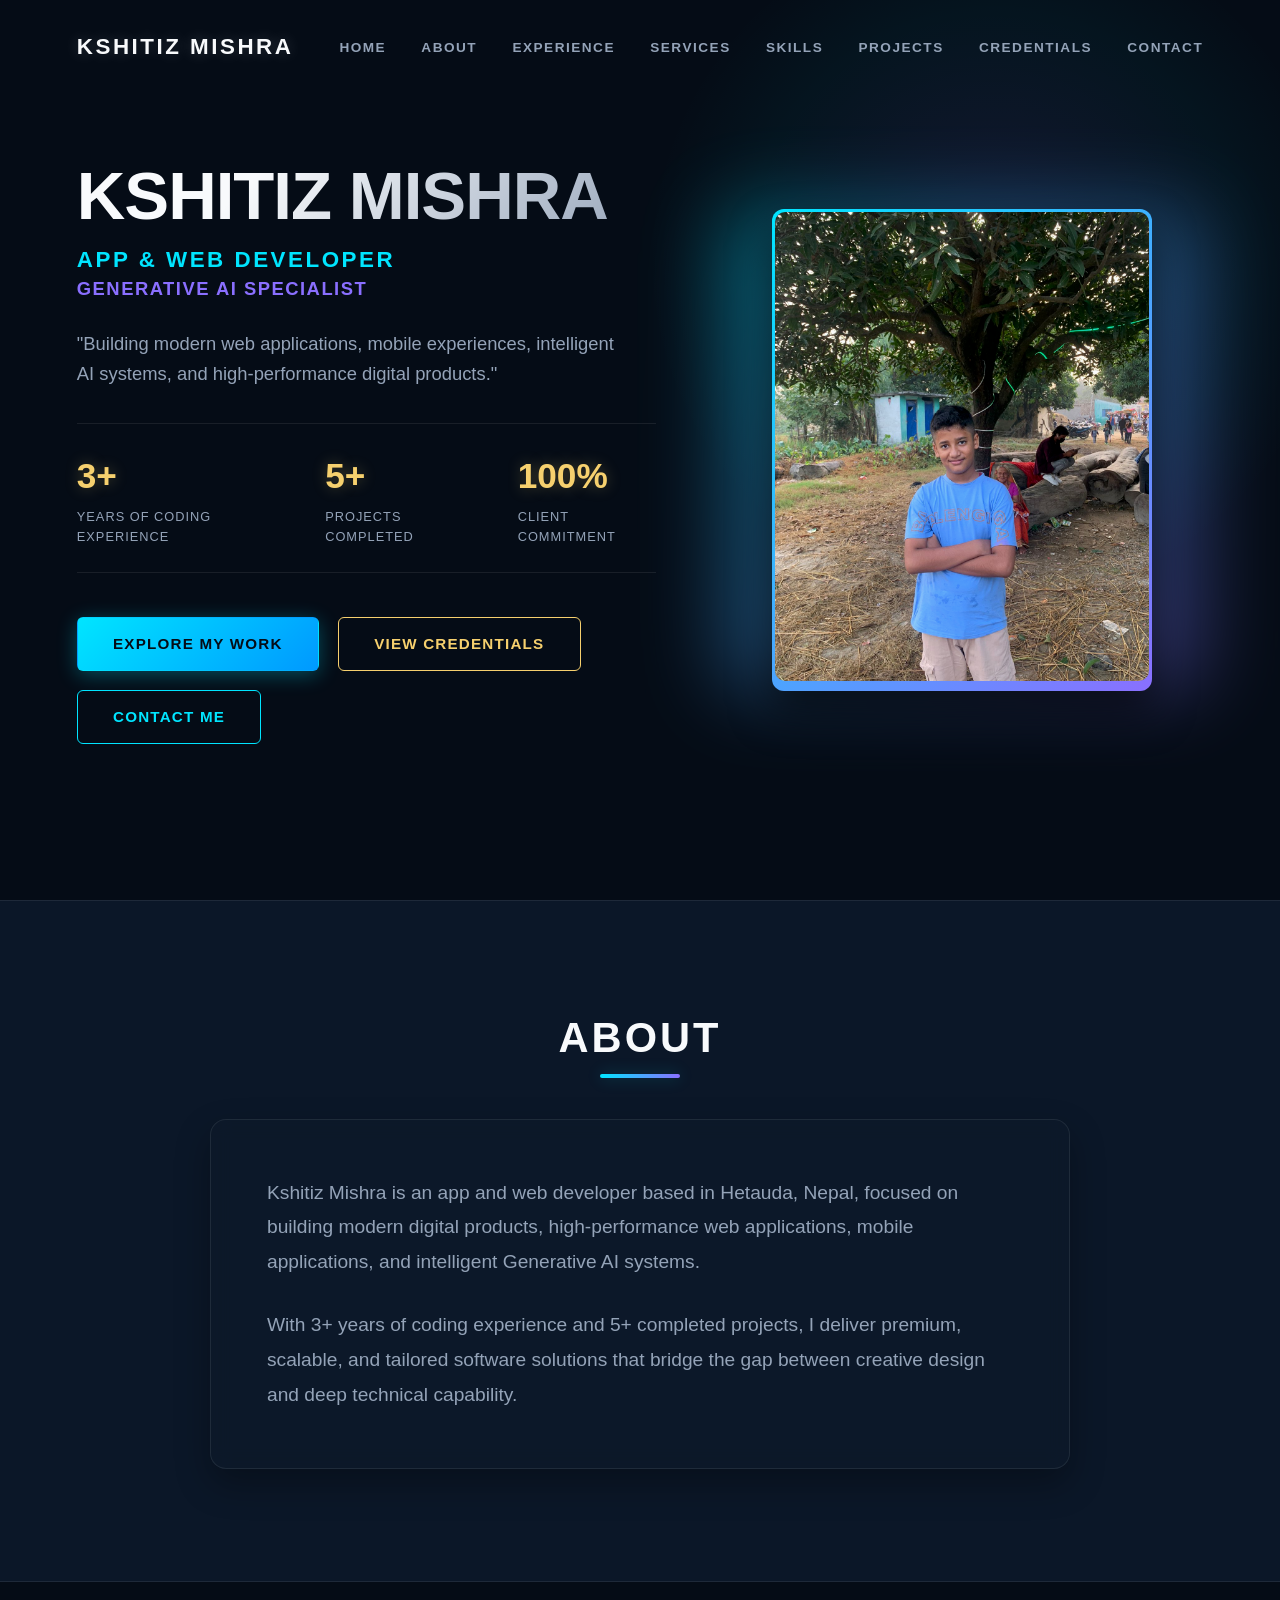
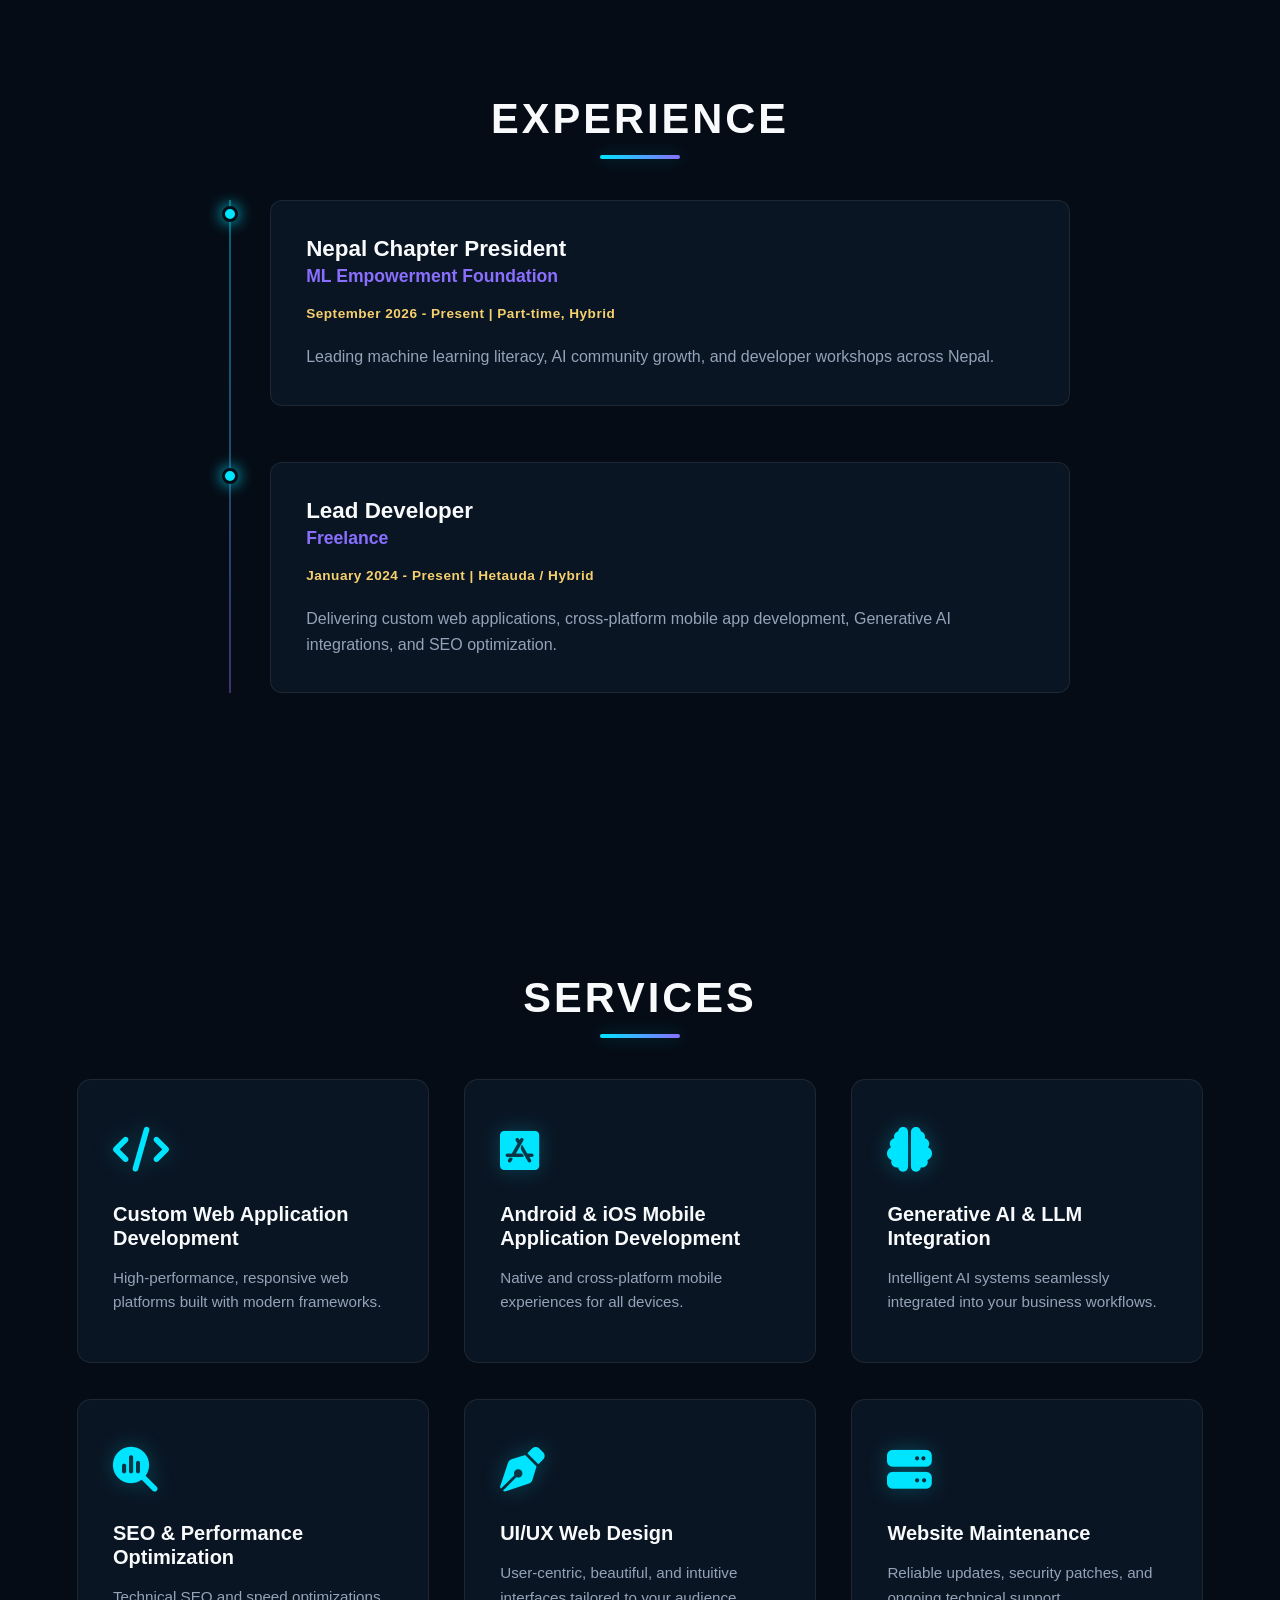
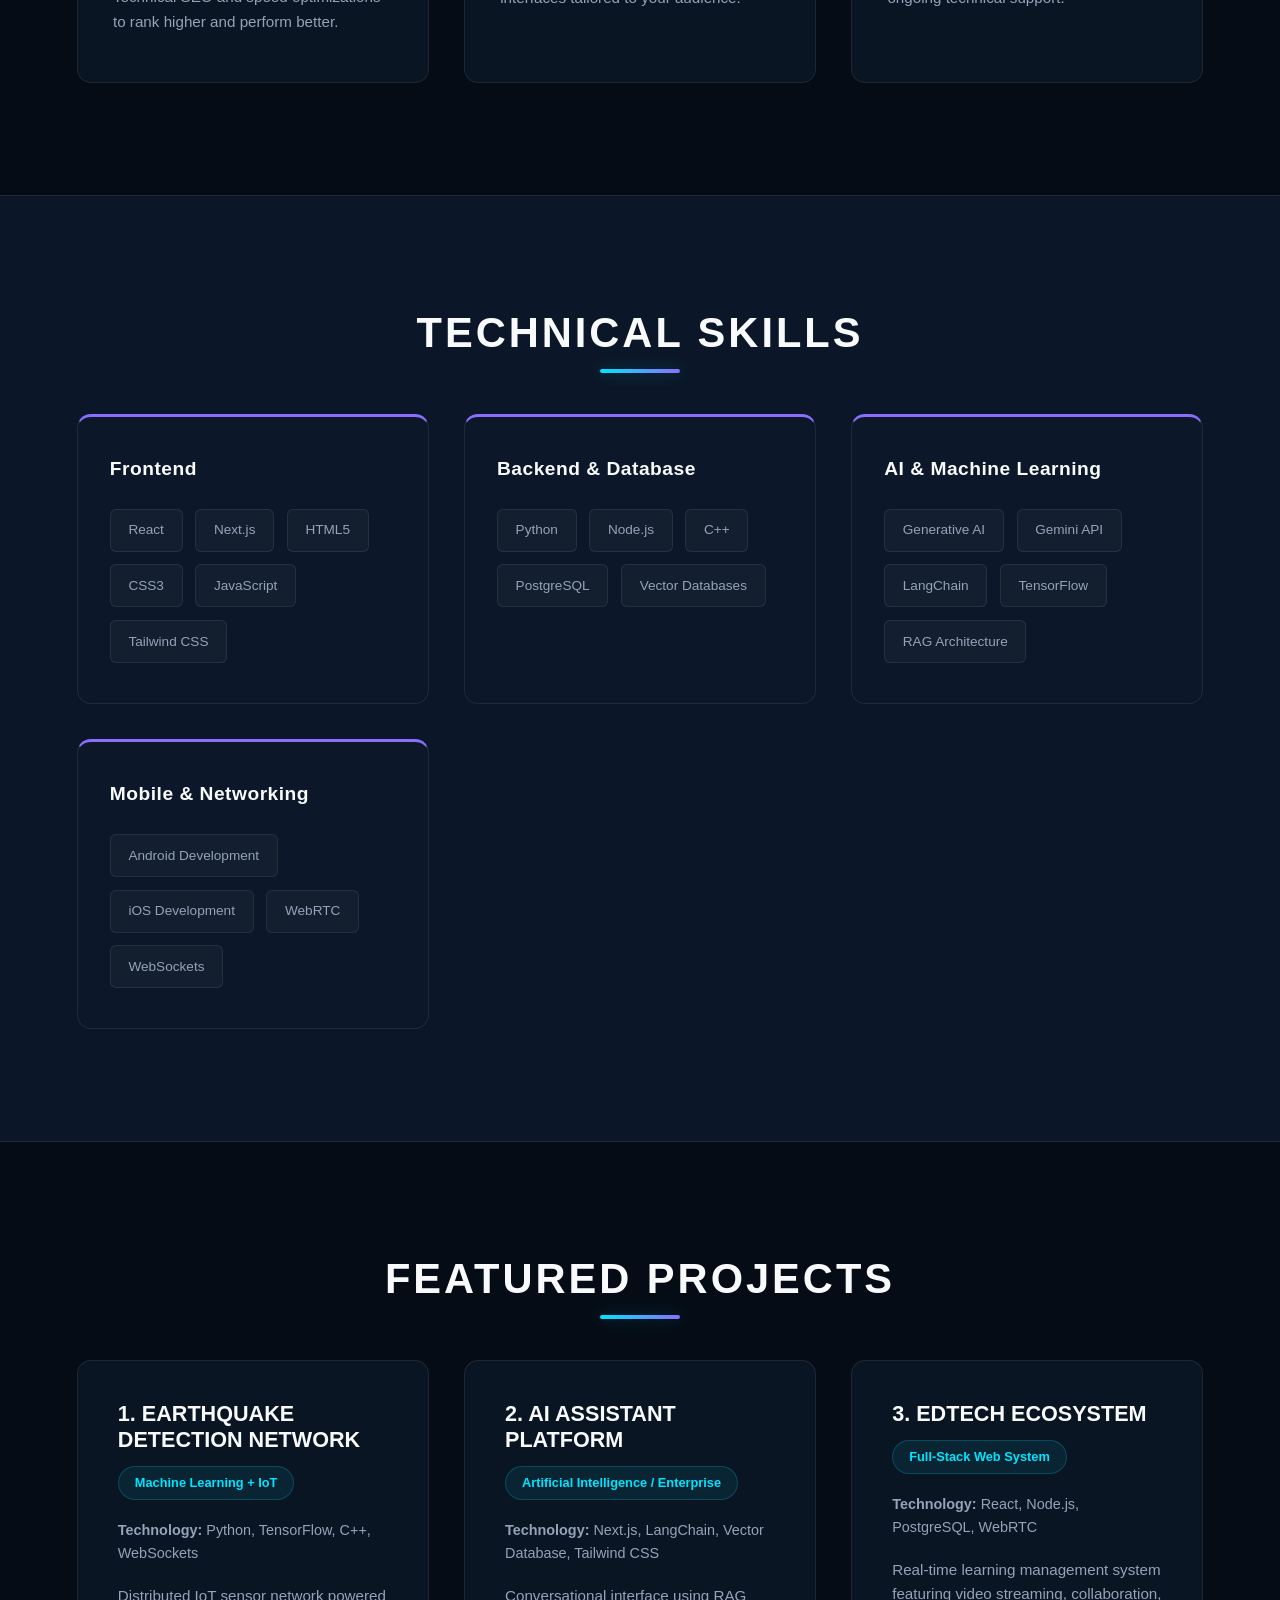
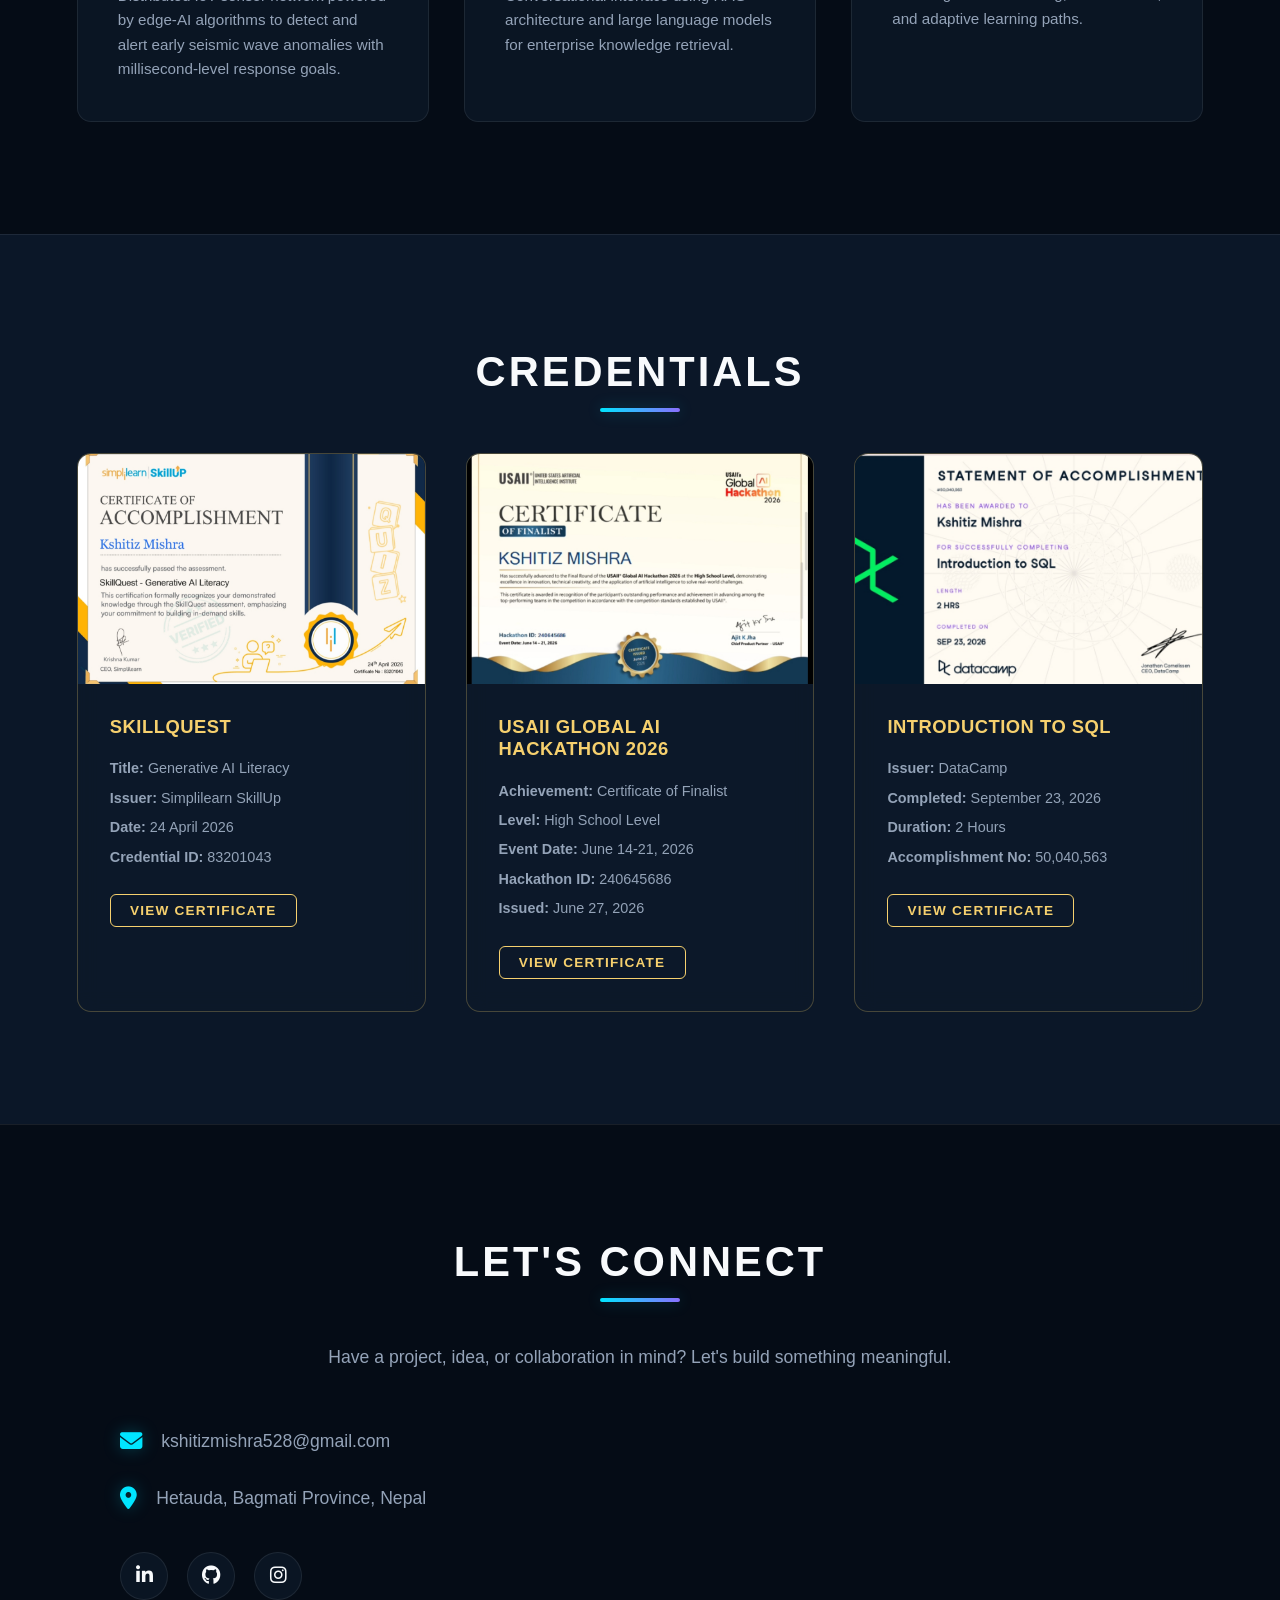
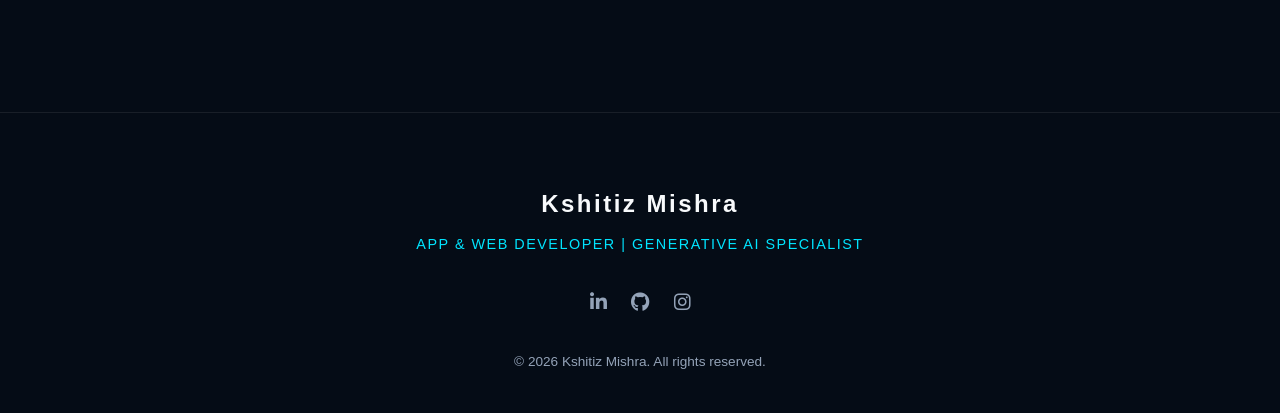
==== commit 73d45824: "Harden no-JS fallback and reduce loader blocking Co-authored-by: mishrakshiti33-web <270247547+mishr" ====
--- a/index.html
+++ b/index.html
@@ -46,6 +46,11 @@
   <link rel="stylesheet" href="https://cdnjs.cloudflare.com/ajax/libs/font-awesome/6.4.0/css/all.min.css">
 </head>
 <body>
+  <noscript>
+    <div class="no-js-notice">
+      JavaScript is disabled. You can still browse this portfolio, but interactive effects are limited.
+    </div>
+  </noscript>
 
   <!-- Cinematic Loading Screen -->
   <div id="loader-overlay" class="loader-overlay">
@@ -377,4 +382,4 @@
 
   <script src="script.js"></script>
 </body>
-  </html>
+</html>
--- a/style.css
+++ b/style.css
@@ -141,6 +141,7 @@
   align-items: center;
   transition: opacity 1.2s ease, visibility 1.2s ease;
   overflow: hidden;
+  animation: loaderFailsafeHide 0s linear 6s forwards;
 }
 
 .loader-bg-glow {
@@ -155,6 +156,14 @@
 @keyframes pulseGlow {
   0%, 100% { transform: scale(0.9); opacity: 0.6; }
   50% { transform: scale(1.1); opacity: 1; }
+}
+
+@keyframes loaderFailsafeHide {
+  to {
+    opacity: 0;
+    visibility: hidden;
+    pointer-events: none;
+  }
 }
 
 .loader-text {
@@ -314,13 +323,29 @@
   margin: 0 auto;
 }
 .reveal {
+  opacity: 1;
+  transform: translateY(0);
+  transition: opacity 1s cubic-bezier(0.16, 1, 0.3, 1), transform 1s cubic-bezier(0.16, 1, 0.3, 1);
+}
+
+.js-enabled .reveal {
   opacity: 0;
   transform: translateY(40px);
-  transition: opacity 1s cubic-bezier(0.16, 1, 0.3, 1), transform 1s cubic-bezier(0.16, 1, 0.3, 1);
-}
-.reveal.active {
+}
+
+.js-enabled .reveal.active {
   opacity: 1;
   transform: translateY(0);
+}
+
+.no-js-notice {
+  margin: 0.75rem;
+  padding: 0.75rem 1rem;
+  border: 1px solid var(--premium-gold);
+  border-radius: 8px;
+  color: var(--premium-gold);
+  background: rgba(246, 208, 110, 0.1);
+  font-size: 0.9rem;
 }
 
 /* Hero Section */
